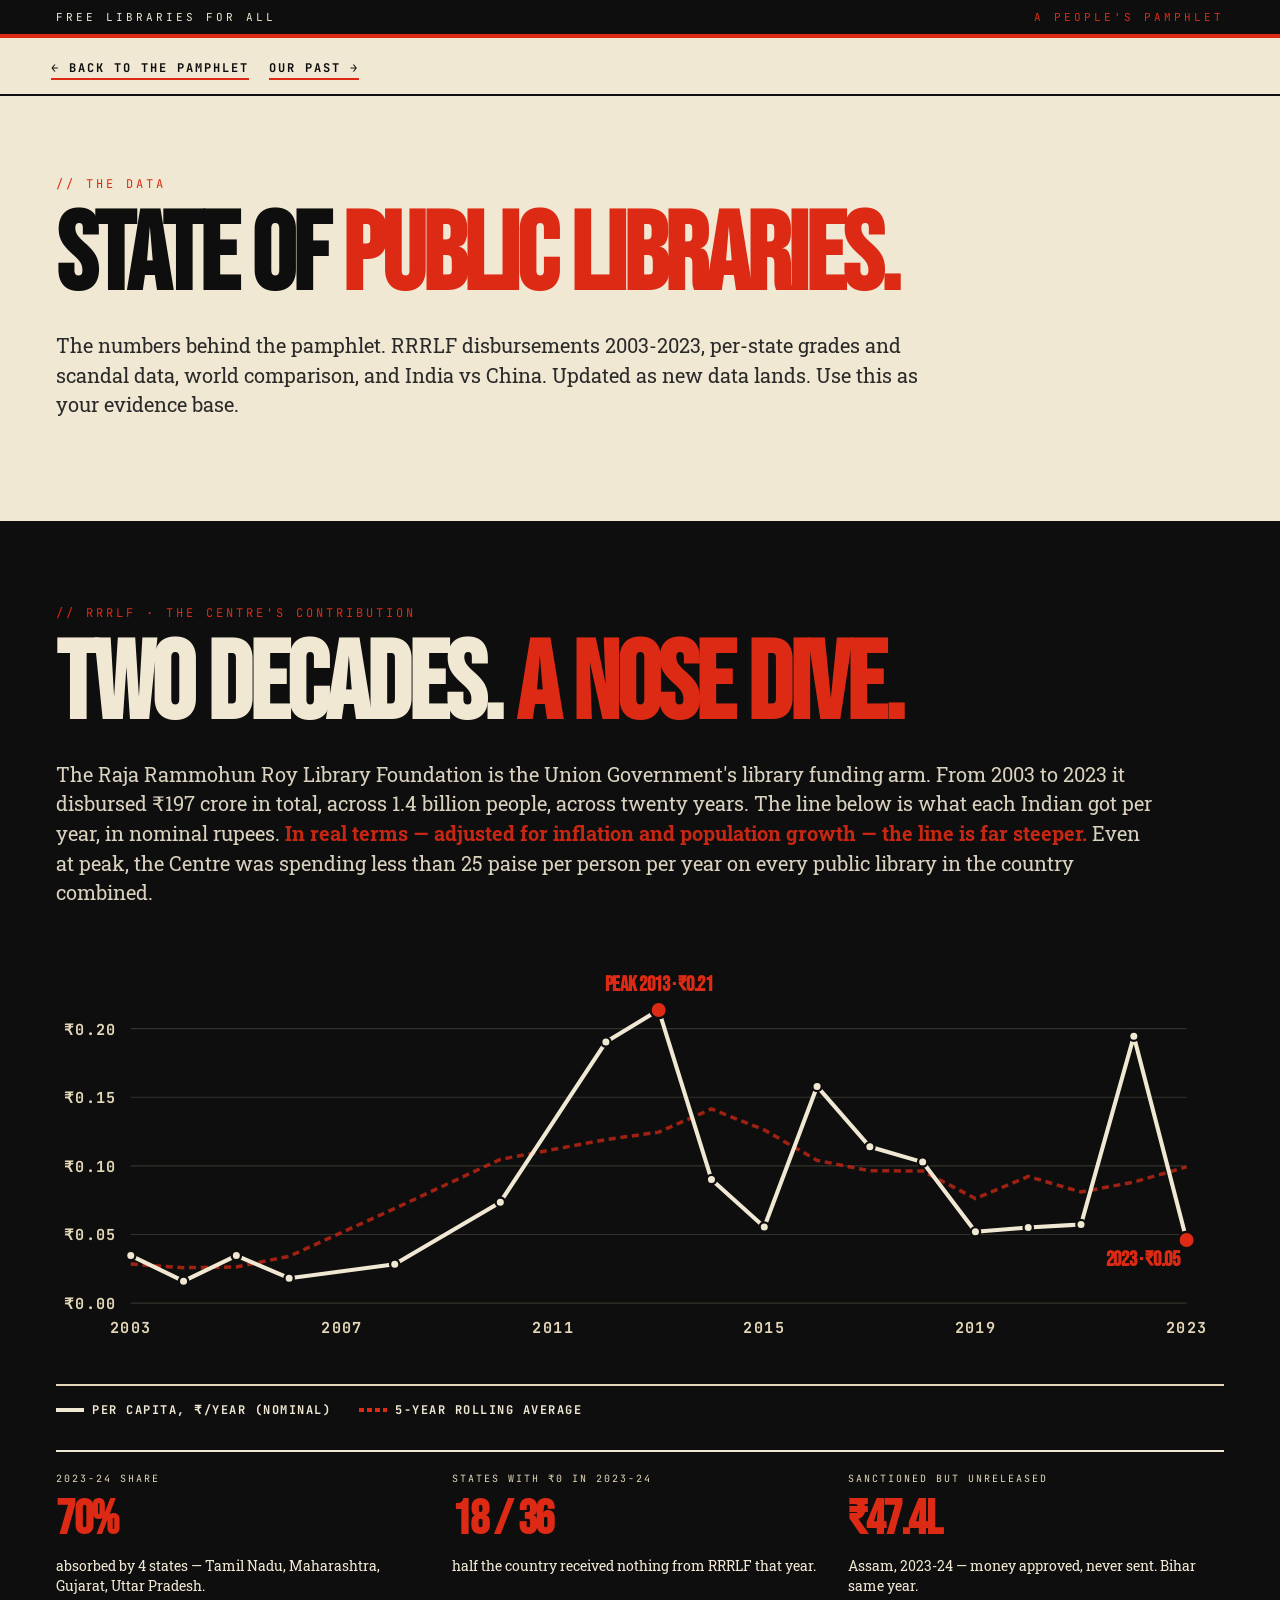
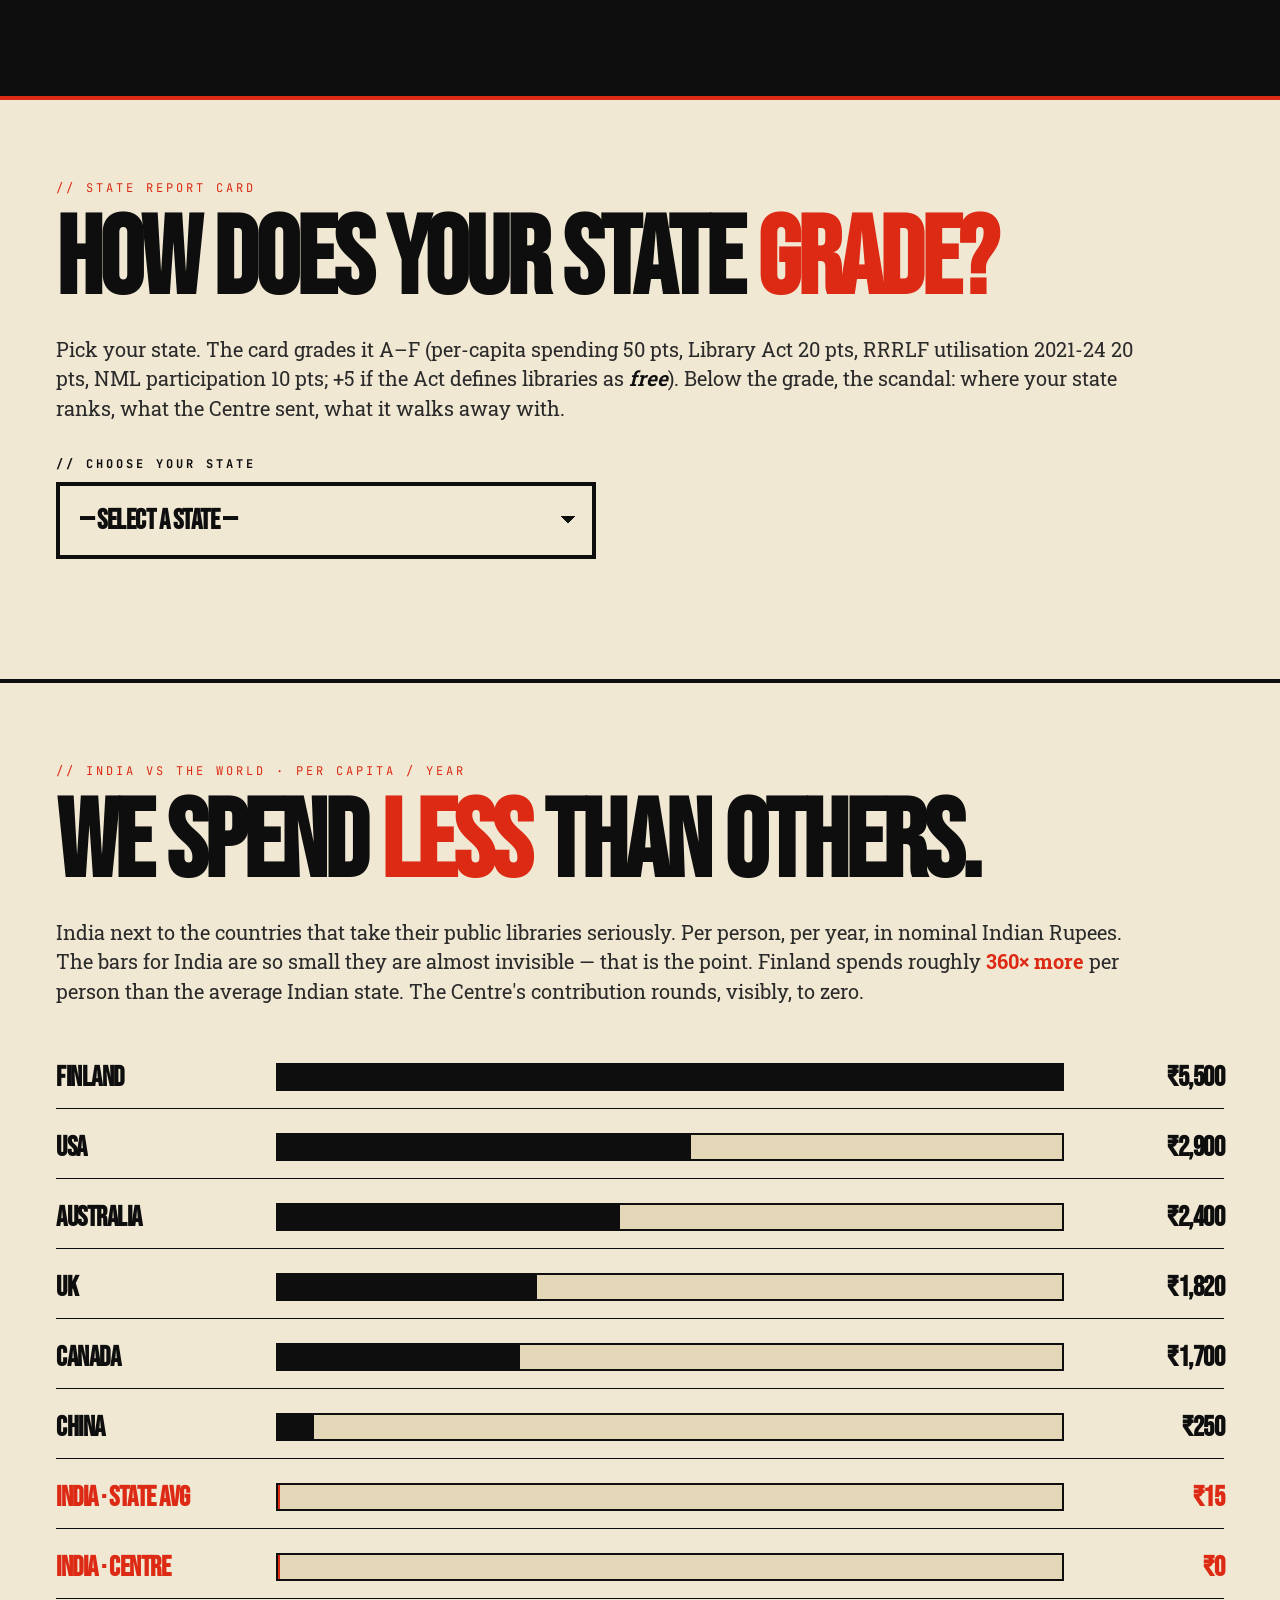
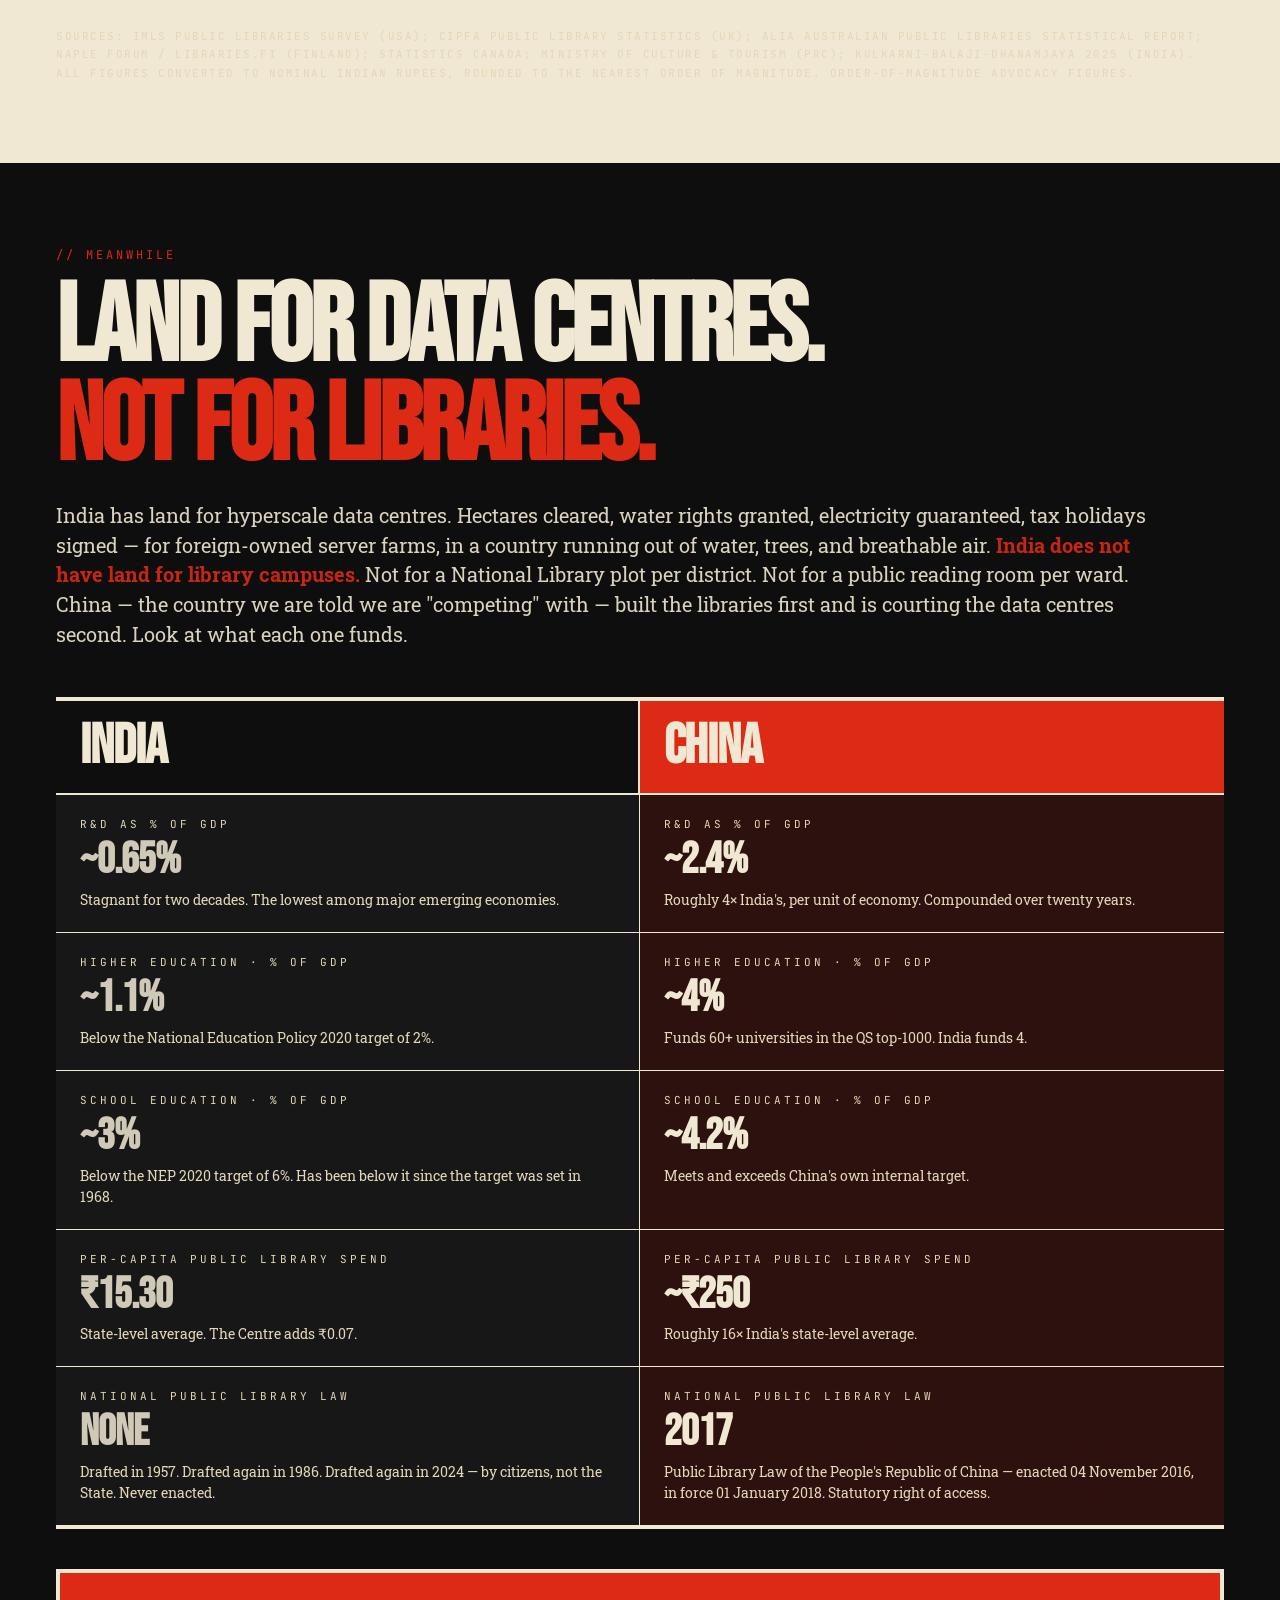
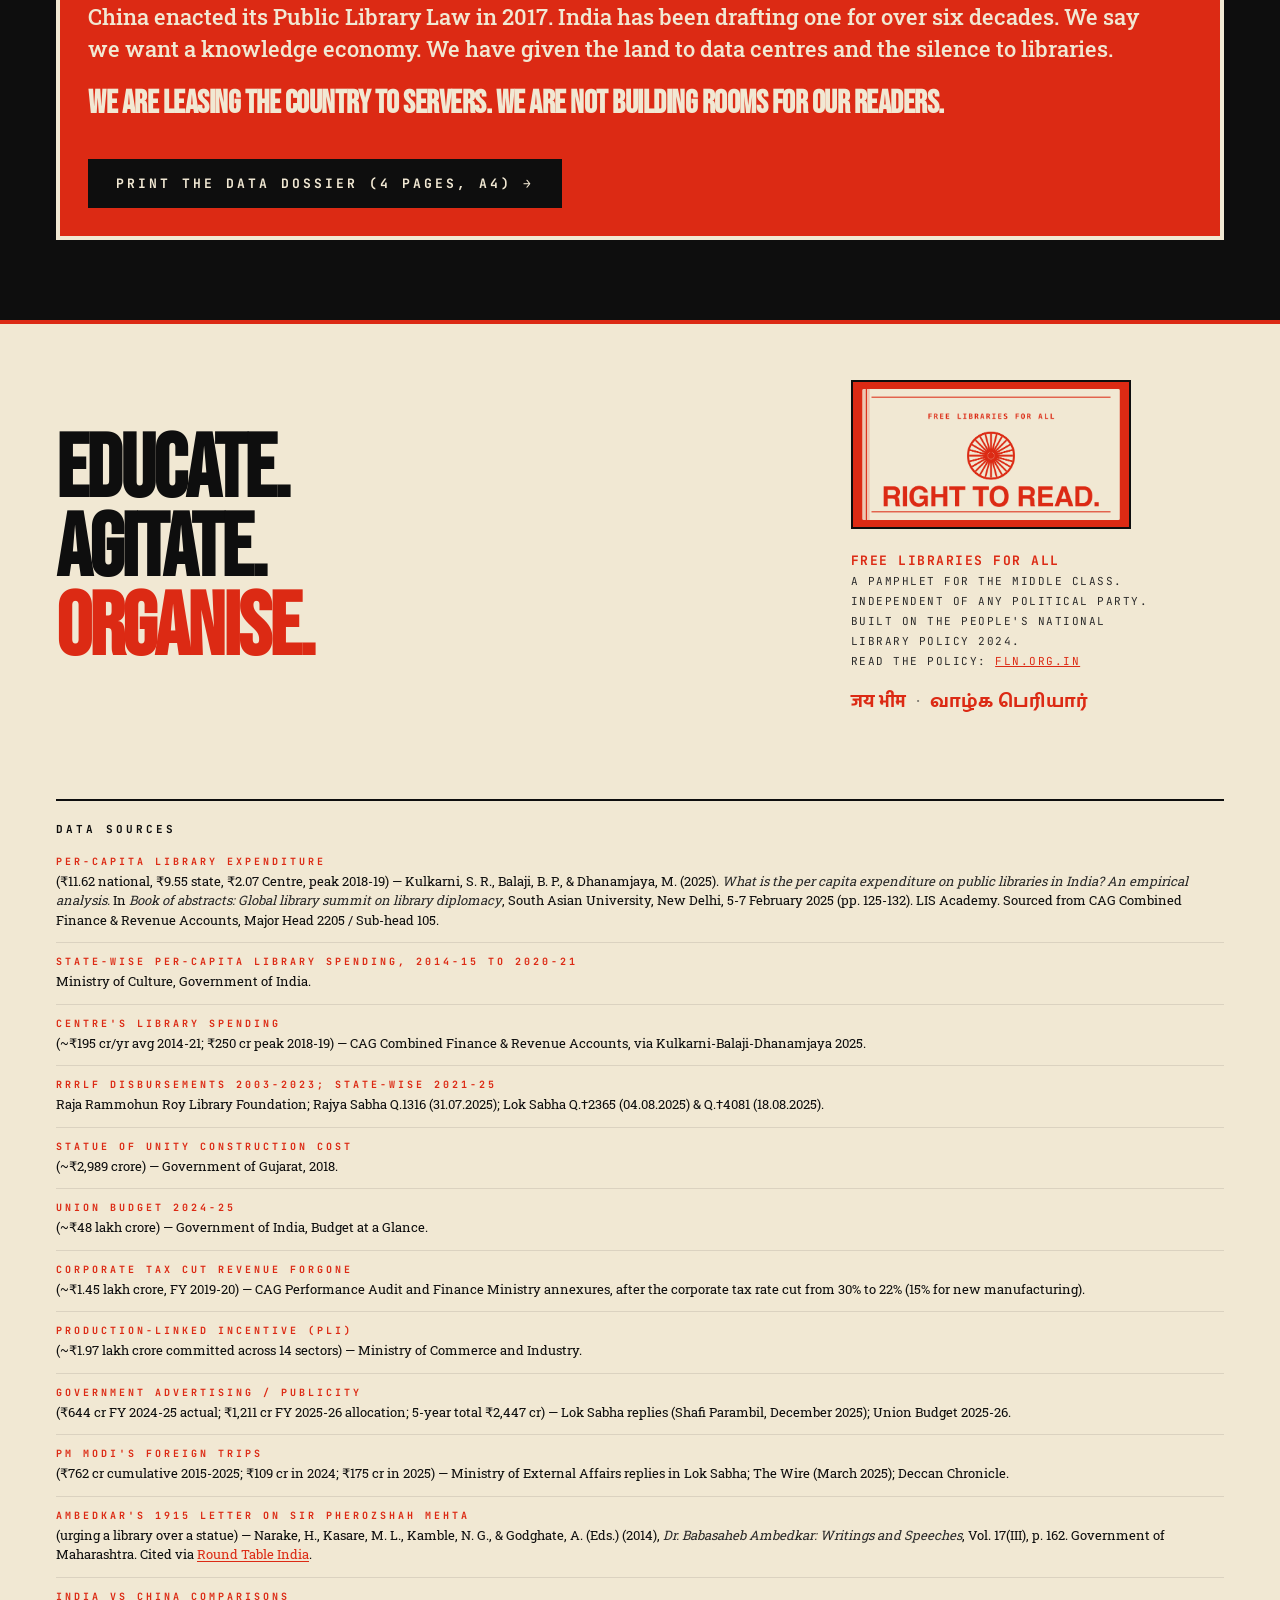
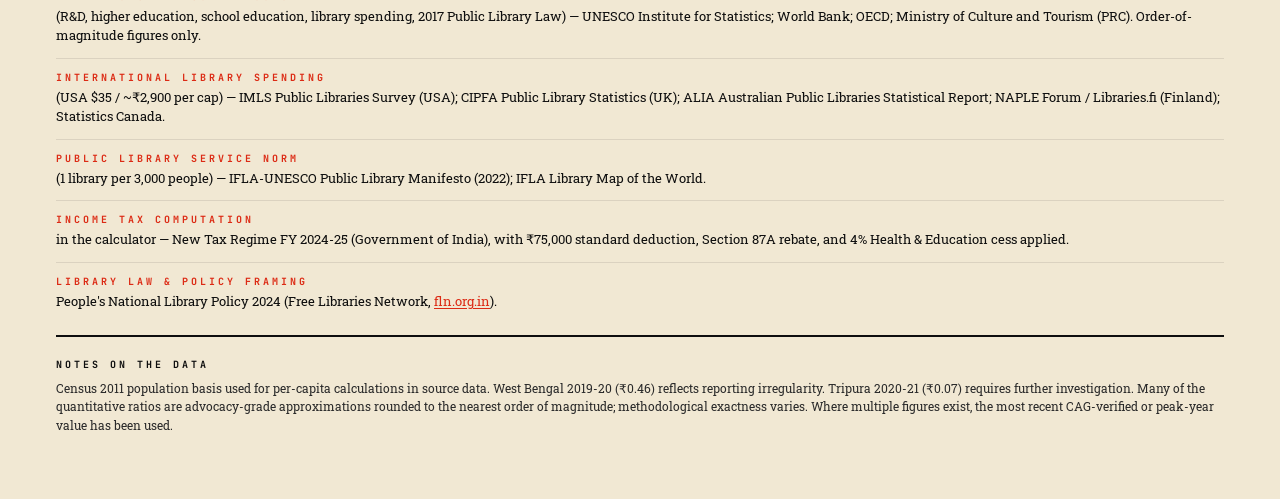
==== data/index.html @ 54232d51 "History timeline: 833-year arc from Nalanda to PNLP24 Expanded /inequality/ HISTORY const from 2 eve" ====
<!DOCTYPE html>
<html lang="en">
<head>
<meta charset="UTF-8" />
<meta name="viewport" content="width=device-width, initial-scale=1.0" />
<title>Data — Right to Read</title>
<meta name="description" content="Underlying data for the Right to Read pamphlet: RRRLF disbursements 2003–2023, state report card on public library performance, and Parliament Q&A from the 2025 budget session." />

<!-- Favicon — Savitribai-evoking silhouette, cream on vermilion (pamphlet palette) -->
<link rel="icon" type="image/svg+xml" href="../assets/favicon.svg">
<link rel="icon" type="image/png" sizes="32x32" href="../assets/favicon-32.png">
<link rel="icon" type="image/png" sizes="16x16" href="../assets/favicon-16.png">
<link rel="shortcut icon" href="../assets/favicon.ico">
<link rel="apple-touch-icon" sizes="180x180" href="../assets/apple-touch-icon.png">
<meta name="theme-color" content="#dc2a14">

<!-- Canonical + Open Graph + Twitter card for link unfurls -->
<link rel="canonical" href="https://theright2read.org/data/" />
<meta property="og:type" content="website" />
<meta property="og:site_name" content="Right to Read — Free Libraries for All" />
<meta property="og:url" content="https://theright2read.org/data/" />
<meta property="og:title" content="Data — Right to Read" />
<meta property="og:description" content="Underlying data for the pamphlet: RRRLF disbursements 2003–2023, state report card, and Parliament Q&A from the 2025 budget session." />
<meta property="og:locale" content="en_IN" />
<meta name="twitter:card" content="summary_large_image" />
<meta name="twitter:title" content="Data — Right to Read" />
<meta name="twitter:description" content="RRRLF disbursements, state report card, and Parliament 2025 Q&A — the data behind the Right to Read pamphlet." />
<meta property="og:image" content="https://theright2read.org/assets/og-image.png?v=2" />
<meta property="og:image:secure_url" content="https://theright2read.org/assets/og-image.png?v=2" />
<meta property="og:image:type" content="image/png" />
<meta property="og:image:width" content="1600" />
<meta property="og:image:height" content="838" />
<meta property="og:image:alt" content="Right to Read — Free Libraries for All. One statue = two years of India's entire library budget." />
<meta name="twitter:image" content="https://theright2read.org/assets/og-image.png?v=2" />
<meta name="twitter:image:alt" content="Right to Read — Free Libraries for All. One statue = two years of India's entire library budget." />


<link rel="preconnect" href="https://fonts.googleapis.com" />
<link rel="preconnect" href="https://fonts.gstatic.com" crossorigin />
<link href="https://fonts.googleapis.com/css2?family=Bebas+Neue&family=Oswald:wght@600;700;900&family=Roboto+Slab:wght@400;500;700;900&family=Inter+Tight:wght@400;500;600;700&family=JetBrains+Mono:wght@400;500;700&family=Hind:wght@400;500;600;700&family=Hind+Madurai:wght@400;500;600;700&family=Hind+Siliguri:wght@400;500;600;700&family=Tiro+Devanagari+Hindi:ital@0;1&family=Noto+Serif+Tamil:wght@400;600;700&family=Noto+Serif+Bengali:wght@400;600;700&display=swap" rel="stylesheet" />

<link rel="stylesheet" href="../assets/styles.css?v=25">
</head>
<body>

<a class="skip-link" href="#main-content">Skip to content</a>

<main class="pamphlet" id="main-content">

  <!-- STRIP -->
  <div class="strip">
    <span lang="en">Free Libraries For All</span>
    <span class="accent">A People's Pamphlet</span>
  </div>

  <!-- STICKY CALL-TO-ACTION — links back to the pamphlet's write section -->
  <div class="actbar">
    <a href="/#write"><span class="bang">ACT!</span>Write to your CM and the PM <span style="opacity:0.85">— now.</span><span class="arrow">→</span></a>
  </div>

  <!-- BACK LINKS — to pamphlet + sister page -->
  <div class="data-backbar">
    <a href="/" class="data-back-link">← Back to the pamphlet</a>
    <a href="/inequality/" class="data-back-link" style="margin-left: 16px;">Our past →</a>
  </div>

  <!-- DATA PAGE OPENER -->
  <section class="section cream" id="data-hero">
    <div class="def-stack">
      <div class="eyebrow">The data</div>
      <h2>STATE OF <span class="red">PUBLIC LIBRARIES.</span></h2>
      <p class="lede">The numbers behind the pamphlet. RRRLF disbursements 2003-2023, per-state grades and scandal data, world comparison, and India vs China. Updated as new data lands. Use this as your evidence base.</p>
    </div>
  </section>

  <!-- 1 · RRRLF -->
  <section class="section ink" id="rrrlf">
    <div class="grain soft"></div>
    <div class="stack">
      <div class="eyebrow">RRRLF · the Centre's contribution</div>
      <h2>TWO DECADES. <span class="red">A NOSE DIVE.</span></h2>
      <p class="lede">The Raja Rammohun Roy Library Foundation is the Union Government's library funding arm. From 2003 to 2023 it disbursed ₹197 crore in total, across 1.4 billion people, across twenty years. The line below is what each Indian got per year, in nominal rupees. <strong class="t-red">In real terms — adjusted for inflation and population growth — the line is far steeper.</strong> Even at peak, the Centre was spending less than 25 paise per person per year on every public library in the country combined.</p>
      <div class="rrrlf-chart" id="rrrlf-chart"></div>
      <div class="stat-grid">
        <div>
          <div class="stat-tag">2023-24 share</div>
          <div class="stat-num">70%</div>
          <div class="stat-text">absorbed by 4 states — Tamil Nadu, Maharashtra, Gujarat, Uttar Pradesh.</div>
        </div>
        <div>
          <div class="stat-tag">States with ₹0 in 2023-24</div>
          <div class="stat-num">18 / 36</div>
          <div class="stat-text">half the country received nothing from RRRLF that year.</div>
        </div>
        <div>
          <div class="stat-tag">Sanctioned but unreleased</div>
          <div class="stat-num">₹47.4L</div>
          <div class="stat-text">Assam, 2023-24 — money approved, never sent. Bihar same year.</div>
        </div>
      </div>
    </div>
  </section>

  <!-- 2 · STATE REPORT CARD + SCANDAL DETAILS (one picker, two stacked panels) -->
  <section class="section cream" id="report-card">
    <div class="eyebrow">State Report Card</div>
    <h2>HOW DOES YOUR STATE <span class="red">GRADE?</span></h2>
    <p class="lede">Pick your state. The card grades it A–F (per-capita spending 50 pts, Library Act 20 pts, RRRLF utilisation 2021-24 20 pts, NML participation 10 pts; +5 if the Act defines libraries as <em>free</em>). Below the grade, the scandal: where your state ranks, what the Centre sent, what it walks away with.</p>

    <div class="picker-wrap">
      <label class="picker-label" for="state-picker">Choose your state</label>
      <select id="state-picker" class="picker-select" aria-label="Choose your state">
        <option value="">— Select a state —</option>
      </select>
    </div>

    <div id="report-result" class="report-result" aria-live="polite" hidden>
      <div class="result-head">
        <div>
          <div class="result-eyebrow">Your state</div>
          <div class="result-state" id="result-state"></div>
        </div>
        <div class="result-grade-block">
          <div class="result-eyebrow" style="text-align:right;">Grade</div>
          <div class="result-grade" id="result-grade"></div>
        </div>
      </div>
      <div class="result-rows" id="result-rows"></div>
      <div class="result-total" id="result-total"></div>
      <div class="result-meaning" id="result-meaning"></div>
    </div>

    <div id="scandal-result" class="scandal-result" aria-live="polite" hidden>
      <div class="scandal-head">
        <div>
          <div class="scandal-eyebrow">The scandal</div>
          <div class="scandal-state" id="scandal-state"></div>
        </div>
        <div class="scandal-stat-block">
          <div class="scandal-eyebrow" style="text-align:right;">Per capita · per year</div>
          <div class="scandal-stat" id="scandal-stat"></div>
        </div>
      </div>
      <div class="scandal-rows" id="scandal-rows"></div>
      <div class="scandal-punchline" id="scandal-punchline"></div>
    </div>
  </section>

  <!-- Library game and diversion game both moved to homepage. -->


  <!-- PARKED: Parliament 2025 section. Un-comment to restore. PARLIAMENT const + render
       guard remain in data.js / main.js, so this can come back without code changes.
  <section class="section ink" id="parliament">
    <div class="grain soft"></div>
    <div class="stack">
      <div class="eyebrow">Parliament · July–August 2025</div>
      <h2>WHAT MPs ARE FINALLY <span class="red">ASKING.</span></h2>
      <p class="lede">For the first time in nearly a decade, MPs from MP, Bihar and Rajya Sabha probed the library question across one budget session. The numbers tabled in their replies, never before disclosed, are below.</p>
      <div class="parl-grid" id="parl-grid"></div>
      <div class="section-source-note">
        Sources: Lok Sabha Q.2365 (04.08.2025); Q.120 Starred (28.07.2025); Q.4081 (18.08.2025); Rajya Sabha Q.1316 (31.07.2025).<br>
        Tabled by: Bharadwaj, Sharma, Thakur (LS), Dr. V. Sivadasan (RS).
      </div>
    </div>
  </section>
  -->


  <!-- 3.5 · WORLD COMPARISON — India next to the rich-world peers -->
  <section class="section cream" id="world">
    <div class="eyebrow">India vs the World · per capita / year</div>
    <h2>WE SPEND <span class="red">LESS</span> THAN OTHERS.</h2>
    <p class="lede">India next to the countries that take their public libraries seriously. Per person, per year, in nominal Indian Rupees. The bars for India are so small they are almost invisible — that is the point. Finland spends roughly <strong>360× more</strong> per person than the average Indian state. The Centre's contribution rounds, visibly, to zero.</p>
    <div class="world-rows" id="world-rows"></div>
    <div class="section-source-note" style="margin-top: 28px;">
      Sources: IMLS Public Libraries Survey (USA); CIPFA Public Library Statistics (UK); ALIA Australian Public Libraries Statistical Report; NAPLE Forum / Libraries.fi (Finland); Statistics Canada; Ministry of Culture &amp; Tourism (PRC); Kulkarni-Balaji-Dhanamjaya 2025 (India). All figures converted to nominal Indian Rupees, rounded to the nearest order of magnitude. Order-of-magnitude advocacy figures.
    </div>
  </section>

  <!-- 4 · MEANWHILE — India vs China (static comparison table) -->
  <section class="section ink fit-headline" id="china" style="--cqi-h2: 6;">
    <div class="grain soft"></div>
    <div class="stack">
      <div class="eyebrow">Meanwhile</div>
      <h2>LAND FOR DATA CENTRES. <span class="red">NOT FOR LIBRARIES.</span></h2>
      <p class="lede">India has land for hyperscale data centres. Hectares cleared, water rights granted, electricity guaranteed, tax holidays signed — for foreign-owned server farms, in a country running out of water, trees, and breathable air. <strong>India does not have land for library campuses.</strong> Not for a National Library plot per district. Not for a public reading room per ward. China — the country we are told we are "competing" with — built the libraries first and is courting the data centres second. Look at what each one funds.</p>

      <div class="vs-grid" role="table" aria-label="India versus China — knowledge investment comparison">
        <div class="vs-head" role="row">
          <div class="india" role="columnheader">INDIA</div>
          <div class="china" role="columnheader">CHINA</div>
        </div>

        <div class="vs-row" role="row">
          <div class="india" role="cell">
            <div class="vs-label">R&amp;D as % of GDP</div>
            <div class="vs-value weak">~0.65%</div>
            <div class="vs-note">Stagnant for two decades. The lowest among major emerging economies.</div>
          </div>
          <div class="china" role="cell">
            <div class="vs-label">R&amp;D as % of GDP</div>
            <div class="vs-value strong">~2.4%</div>
            <div class="vs-note">Roughly 4× India's, per unit of economy. Compounded over twenty years.</div>
          </div>
        </div>

        <div class="vs-row" role="row">
          <div class="india" role="cell">
            <div class="vs-label">Higher education · % of GDP</div>
            <div class="vs-value weak">~1.1%</div>
            <div class="vs-note">Below the National Education Policy 2020 target of 2%.</div>
          </div>
          <div class="china" role="cell">
            <div class="vs-label">Higher education · % of GDP</div>
            <div class="vs-value strong">~4%</div>
            <div class="vs-note">Funds 60+ universities in the QS top-1000. India funds 4.</div>
          </div>
        </div>

        <div class="vs-row" role="row">
          <div class="india" role="cell">
            <div class="vs-label">School education · % of GDP</div>
            <div class="vs-value weak">~3%</div>
            <div class="vs-note">Below the NEP 2020 target of 6%. Has been below it since the target was set in 1968.</div>
          </div>
          <div class="china" role="cell">
            <div class="vs-label">School education · % of GDP</div>
            <div class="vs-value strong">~4.2%</div>
            <div class="vs-note">Meets and exceeds China's own internal target.</div>
          </div>
        </div>

        <div class="vs-row" role="row">
          <div class="india" role="cell">
            <div class="vs-label">Per-capita public library spend</div>
            <div class="vs-value weak">₹15.30</div>
            <div class="vs-note">State-level average. The Centre adds ₹0.07.</div>
          </div>
          <div class="china" role="cell">
            <div class="vs-label">Per-capita public library spend</div>
            <div class="vs-value strong">~₹250</div>
            <div class="vs-note">Roughly 16× India's state-level average.</div>
          </div>
        </div>

        <div class="vs-row" role="row">
          <div class="india" role="cell">
            <div class="vs-label">National Public Library Law</div>
            <div class="vs-value weak">NONE</div>
            <div class="vs-note">Drafted in 1957. Drafted again in 1986. Drafted again in 2024 — by citizens, not the State. Never enacted.</div>
          </div>
          <div class="china" role="cell">
            <div class="vs-label">National Public Library Law</div>
            <div class="vs-value strong">2017</div>
            <div class="vs-note">Public Library Law of the People's Republic of China — enacted 04 November 2016, in force 01 January 2018. Statutory right of access.</div>
          </div>
        </div>
      </div>

      <div class="meanwhile-closer">
        <p>
          China enacted its Public Library Law in 2017. India has been drafting one for over six decades. We say we want a knowledge economy. We have given the land to data centres and the silence to libraries.
          <strong>We are leasing the country to servers. We are not building rooms for our readers.</strong>
        </p>
        <button type="button" class="print-btn" onclick="window.print()" aria-label="Print the data dossier as a 4-page A4 PDF" style="margin-top: 32px;">
          Print the data dossier (4 pages, A4) →
        </button>
      </div>
    </div>
  </section>

  <!-- FOOTER -->
  <footer class="footer">
    <div class="footer-grid">
      <div>
        <h3>EDUCATE.<br>AGITATE.<br><span class="red">ORGANISE.</span></h3>
      </div>
      <div class="footer-meta">
        <a href="/" class="footer-og-link" aria-label="Right to Read — back to pamphlet">
          <img class="footer-og-card" src="../assets/og-image.png?v=2" alt="Right to Read — Free Libraries for All." />
        </a>
        <div class="head">Free Libraries For All</div>
        A pamphlet for the middle class.<br>
        Independent of any political party.<br>
        Built on the People's National<br>Library Policy 2024.<br>
        Read the policy: <a href="https://www.fln.org.in" target="_blank" rel="noopener">fln.org.in</a>
        <div class="salute">
          <span lang="hi">जय भीम</span>
          <span class="salute-sep" aria-hidden="true">·</span>
          <span class="ta" lang="ta">வாழ்க பெரியார்</span>
        </div>
      </div>
      <div class="footer-sources">
        <h3 class="bib-head">Data Sources</h3>
        <ul class="bib-list">
          <li>
            <span class="bib-label">Per-capita library expenditure</span>
            <span class="bib-cite">(₹11.62 national, ₹9.55 state, ₹2.07 Centre, peak 2018-19) — Kulkarni, S. R., Balaji, B. P., &amp; Dhanamjaya, M. (2025). <em>What is the per capita expenditure on public libraries in India? An empirical analysis.</em> In <em>Book of abstracts: Global library summit on library diplomacy</em>, South Asian University, New Delhi, 5-7 February 2025 (pp. 125-132). LIS Academy. Sourced from CAG Combined Finance &amp; Revenue Accounts, Major Head 2205 / Sub-head 105.</span>
          </li>
          <li>
            <span class="bib-label">State-wise per-capita library spending, 2014-15 to 2020-21</span>
            <span class="bib-cite">Ministry of Culture, Government of India.</span>
          </li>
          <li>
            <span class="bib-label">Centre's library spending</span>
            <span class="bib-cite">(~₹195 cr/yr avg 2014-21; ₹250 cr peak 2018-19) — CAG Combined Finance &amp; Revenue Accounts, via Kulkarni-Balaji-Dhanamjaya 2025.</span>
          </li>
          <li>
            <span class="bib-label">RRRLF disbursements 2003-2023; state-wise 2021-25</span>
            <span class="bib-cite">Raja Rammohun Roy Library Foundation; Rajya Sabha Q.1316 (31.07.2025); Lok Sabha Q.†2365 (04.08.2025) &amp; Q.†4081 (18.08.2025).</span>
          </li>
          <li>
            <span class="bib-label">Statue of Unity construction cost</span>
            <span class="bib-cite">(~₹2,989 crore) — Government of Gujarat, 2018.</span>
          </li>
          <li>
            <span class="bib-label">Union Budget 2024-25</span>
            <span class="bib-cite">(~₹48 lakh crore) — Government of India, Budget at a Glance.</span>
          </li>
          <li>
            <span class="bib-label">Corporate tax cut revenue forgone</span>
            <span class="bib-cite">(~₹1.45 lakh crore, FY 2019-20) — CAG Performance Audit and Finance Ministry annexures, after the corporate tax rate cut from 30% to 22% (15% for new manufacturing).</span>
          </li>
          <li>
            <span class="bib-label">Production-Linked Incentive (PLI)</span>
            <span class="bib-cite">(~₹1.97 lakh crore committed across 14 sectors) — Ministry of Commerce and Industry.</span>
          </li>
          <li>
            <span class="bib-label">Government advertising / publicity</span>
            <span class="bib-cite">(₹644 cr FY 2024-25 actual; ₹1,211 cr FY 2025-26 allocation; 5-year total ₹2,447 cr) — Lok Sabha replies (Shafi Parambil, December 2025); Union Budget 2025-26.</span>
          </li>
          <li>
            <span class="bib-label">PM Modi's foreign trips</span>
            <span class="bib-cite">(₹762 cr cumulative 2015-2025; ₹109 cr in 2024; ₹175 cr in 2025) — Ministry of External Affairs replies in Lok Sabha; The Wire (March 2025); Deccan Chronicle.</span>
          </li>
          <li>
            <span class="bib-label">Ambedkar's 1915 letter on Sir Pherozshah Mehta</span>
            <span class="bib-cite">(urging a library over a statue) — Narake, H., Kasare, M. L., Kamble, N. G., &amp; Godghate, A. (Eds.) (2014), <em>Dr. Babasaheb Ambedkar: Writings and Speeches</em>, Vol. 17(III), p. 162. Government of Maharashtra. Cited via <a href="https://www.roundtableindia.co.in/a-library-in-a-controversy-dr-b-r-ambedkar-and-jawaharlal-nehru-university/" target="_blank" rel="noopener">Round Table India</a>.</span>
          </li>
          <li>
            <span class="bib-label">India vs China comparisons</span>
            <span class="bib-cite">(R&amp;D, higher education, school education, library spending, 2017 Public Library Law) — UNESCO Institute for Statistics; World Bank; OECD; Ministry of Culture and Tourism (PRC). Order-of-magnitude figures only.</span>
          </li>
          <li>
            <span class="bib-label">International library spending</span>
            <span class="bib-cite">(USA $35 / ~₹2,900 per cap) — IMLS Public Libraries Survey (USA); CIPFA Public Library Statistics (UK); ALIA Australian Public Libraries Statistical Report; NAPLE Forum / Libraries.fi (Finland); Statistics Canada.</span>
          </li>
          <li>
            <span class="bib-label">Public Library Service norm</span>
            <span class="bib-cite">(1 library per 3,000 people) — IFLA-UNESCO Public Library Manifesto (2022); IFLA Library Map of the World.</span>
          </li>
          <li>
            <span class="bib-label">Income tax computation</span>
            <span class="bib-cite">in the calculator — New Tax Regime FY 2024-25 (Government of India), with ₹75,000 standard deduction, Section 87A rebate, and 4% Health &amp; Education cess applied.</span>
          </li>
          <li>
            <span class="bib-label">Library law &amp; policy framing</span>
            <span class="bib-cite">People's National Library Policy 2024 (Free Libraries Network, <a href="https://www.fln.org.in" target="_blank" rel="noopener">fln.org.in</a>).</span>
          </li>
        </ul>
        <div class="bib-notes">
          <span class="bib-label">Notes on the data</span>
          Census 2011 population basis used for per-capita calculations in source data. West Bengal 2019-20 (₹0.46) reflects reporting irregularity. Tripura 2020-21 (₹0.07) requires further investigation. Many of the quantitative ratios are advocacy-grade approximations rounded to the nearest order of magnitude; methodological exactness varies. Where multiple figures exist, the most recent CAG-verified or peak-year value has been used.
        </div>
      </div>
    </div>
  </footer>

</main>

<script src="../assets/data.js?v=25"></script>
<script src="../assets/helpers.js?v=25"></script>
<script src="../assets/games.js?v=25"></script>
<script src="../assets/main.js?v=25"></script>
</body>
</html>
---- assets/styles.css ----
/* Honour user's OS-level reduced-motion preference: kills the
     fadeIn keyframes and the translate transforms on hover/focus. */
  @media (prefers-reduced-motion: reduce) {
    *, *::before, *::after {
      animation-duration: 0.01ms !important;
      animation-iteration-count: 1 !important;
      transition-duration: 0.01ms !important;
      transform: none !important;
      scroll-behavior: auto !important;
    }
  }

  :root {
    --cream: #f1e8d3;
    --cream-deep: #e3d7b8;
    --ink: #0e0e0e;
    --ink-soft: #2a2a2a;
    --red: #dc2a14;
    --red-deep: #a31e0e;
    --blue: #1936a8;

    --f-display: 'Bebas Neue', 'Oswald', 'Anton', Impact, sans-serif;
    --f-slab: 'Roboto Slab', 'Bree Serif', 'Rockwell', serif;
    --f-body: 'Inter Tight', 'Work Sans', 'Helvetica Neue', sans-serif;
    --f-mono: 'JetBrains Mono', 'IBM Plex Mono', monospace;
    --f-deva: 'Hind', 'Tiro Devanagari Hindi', 'Noto Sans Devanagari', sans-serif;
    --f-tamil: 'Hind Madurai', 'Noto Sans Tamil', sans-serif;
    --f-bangla: 'Hind Siliguri', 'Noto Sans Bengali', sans-serif;

    /* Single eyebrow letter-spacing — agitprop register, enforced everywhere
       a mono uppercase label appears (eyebrows, tags, stat labels). Numeric
       scale ticks (.calc-marks) and footnotes use looser spacing on purpose. */
    --ls-eyebrow: 3px;
  }
  *, *::before, *::after { box-sizing: border-box; }
  html, body { margin: 0; padding: 0; }
  body {
    background: #0e0e0e;
    font-family: var(--f-body);
    color: var(--ink);
    -webkit-font-smoothing: antialiased;
    text-rendering: optimizeLegibility;
  }
  body::before {
    content: ""; position: fixed; inset: 0; z-index: -1;
    background:
      radial-gradient(ellipse at center top, rgba(220,42,20,0.06), transparent 60%),
      #0e0e0e;
  }
  input::placeholder, select::placeholder { color: rgba(0,0,0,0.25); }
  input[type=number]::-webkit-outer-spin-button, input[type=number]::-webkit-inner-spin-button { -webkit-appearance: none; margin: 0; }
  input[type=number] { -moz-appearance: textfield; }
  button { font-family: inherit; }
  a { color: inherit; }

  .pamphlet { width: 100%; max-width: 1280px; margin: 0 auto; background: var(--cream); color: var(--ink); }


  /* Skip link — visible only on focus, top-left */
  .skip-link {
    position: absolute; top: -100px; left: 8px; z-index: 1000;
    background: var(--ink); color: var(--cream);
    padding: 12px 18px; font-family: var(--f-mono); font-size: 12px;
    letter-spacing: 2px; text-transform: uppercase; text-decoration: none;
    border: 2px solid var(--red);
  }
  .skip-link:focus { top: 8px; outline: 2px solid var(--red); outline-offset: 2px; }

  .grain {
    position: absolute; inset: 0; pointer-events: none;
    mix-blend-mode: multiply; opacity: 0.55;
    background-image: url("data:image/svg+xml;utf8,<svg xmlns='http://www.w3.org/2000/svg' width='200' height='200'><filter id='n'><feTurbulence type='fractalNoise' baseFrequency='0.9' numOctaves='2' stitchTiles='stitch'/><feColorMatrix values='0 0 0 0 0  0 0 0 0 0  0 0 0 0 0  0 0 0 0.18 0'/></filter><rect width='100%' height='100%' filter='url(#n)'/></svg>");
    background-size: 200px 200px;
  }
  .grain.soft  { opacity: 0.4; }
  .grain.light { opacity: 0.3; }

  /* STRIP */
  .strip {
    background: var(--ink); color: var(--cream); padding: 10px 56px;
    display: flex; justify-content: space-between; gap: 16px;
    font-family: var(--f-mono); font-size: 11px; letter-spacing: var(--ls-eyebrow);
    text-transform: uppercase; border-bottom: 4px solid var(--red);
    flex-wrap: wrap;
  }

  /* Sticky CTA bar — hidden until activation. The body gets the class
     `.actbar-armed` once the reader interacts with the tax calculator
     OR scrolls past it (whichever happens first). At that point the
     bar slides in red and loud. */
  .actbar {
    position: sticky; top: 0; z-index: 50;
    background: var(--red); color: var(--cream);
    border-bottom: 4px solid var(--ink);
    text-align: center;
    /* Hidden by default — collapsed height + invisible. */
    max-height: 0;
    overflow: hidden;
    opacity: 0;
    pointer-events: none;
    transition: max-height 0.4s ease-out, opacity 0.3s ease-out;
  }
  body.actbar-armed .actbar {
    max-height: 100px;
    opacity: 1;
    pointer-events: auto;
  }
  .actbar a {
    display: block; width: 100%;
    padding: 16px 24px; min-height: 56px;
    color: var(--cream); text-decoration: none;
    font-family: var(--f-display); font-size: 24px; font-weight: 900;
    letter-spacing: 0.5px; text-transform: uppercase;
    line-height: 1.15;
    transition: background 0.15s, color 0.15s;
  }
  .actbar a:hover, .actbar a:focus {
    background: var(--ink); color: var(--cream);
  }
  .actbar a:focus-visible {
    outline: 3px solid var(--cream); outline-offset: -6px;
  }
  .actbar .bang { color: var(--cream); margin-right: 6px; }
  .actbar .arrow { display: inline-block; margin-left: 8px; transition: transform 0.15s; }
  .actbar a:hover .arrow { transform: translateX(4px); }
  @media (prefers-reduced-motion: reduce) {
    .actbar { transition: none; }
  }
  @media (max-width: 700px) {
    .actbar a { font-size: 18px; padding: 14px 16px; }
  }
  /* Section dividers: 4px on most, 8px reserved for the closing red declaration */
  .strip .accent { color: var(--red); }

  /* /data/ subpage back-bar — slim cream strip with a single back link.
     Replaced the old oversized hero. */
  .data-backbar {
    background: var(--cream);
    border-bottom: 2px solid var(--ink);
    padding: 14px clamp(20px, 4vw, 56px);
  }
  .data-back-link {
    display: inline-block;
    font-family: var(--f-mono); font-size: 12px; letter-spacing: 2px;
    text-transform: uppercase; font-weight: 700;
    color: var(--ink); text-decoration: none;
    border-bottom: 2px solid var(--red);
    padding-bottom: 2px;
  }
  .data-back-link:hover, .data-back-link:focus { color: var(--red); }
  .data-back-link:focus-visible {
    outline: 3px solid var(--red); outline-offset: 3px;
  }

  /* HERO */
  .hero {
    position: relative;
    /* Fluid padding: scales smoothly with viewport instead of jumping
       at a media-query breakpoint. */
    padding: clamp(24px, 3vw, 40px) clamp(20px, 4vw, 56px) clamp(48px, 6vw, 80px);
    background: var(--cream);
    overflow: hidden;
    border-bottom: 4px solid var(--ink);
  }
  /* Pantheon line-art (after sadancanada.org, recoloured).
     Mobile-first default: stacks inline between hero-top and hero-lede,
     centred, scales smoothly with viewport (no hard ceiling).
     Desktop (≥1100px): grid item placed in row 1 / col 2 (right).
     Image source itself is responsive via srcset (600/900/1200 widths). */
  .hero-pantheon {
    pointer-events: none; user-select: none;
    opacity: 0.92;
    display: block;
    /* Fluid width — image always feels proportional to viewport.
       Below 600px: 92% of viewport. 600-1099px: scales 80vw up to 720px.
       At 1100px+ the desktop grid rule below takes over. */
    width: clamp(280px, 80vw, 720px);
    height: auto;
    margin: clamp(24px, 4vw, 40px) auto clamp(8px, 2vw, 24px);
  }
  .hero-inner {
    position: relative; z-index: 1;
    display: flex; flex-direction: column;
    /* Cap on very large monitors (24"+ at native res, 32"+ external)
       so line length stays readable. Section bg remains full-bleed. */
    max-width: 1600px; margin-left: auto; margin-right: auto;
  }
  /* Hero text always sits over the desktop pantheon (z-index 0). */
  .hero-inner > * { position: relative; z-index: 1; }

  /* Desktop (≥1100px): keep upper text (notice + H1 + sub) in the left
     column at ~48% width so it doesn't overlap the right-anchored
     pantheon. Lede paragraph pushes down to the bottom of a 720px-tall
     hero-inner — appears below the pantheon, full-width, justified.
     hero-sub gets an explicit cap so the red "none for our libraries"
     span never extends into the red pantheon area on the right. */
  @media (min-width: 1100px) {
    /* Desktop: CSS grid — row 1 holds upper text on the left and the
       pantheon on the right (row auto-sizes to whichever is taller);
       row 2 holds the lede full-width. Lede always starts strictly
       after row 1 — no overlap possible. */
    .hero-inner {
      display: grid;
      grid-template-columns: minmax(0, 1fr) clamp(560px, 62vw, 960px);
      grid-template-areas:
        "text  text"
        "lede  pantheon";
      column-gap: clamp(24px, 2.5vw, 48px);
      row-gap: clamp(24px, 3vw, 40px);
    }
    .hero-inner .hero-lede { align-self: end; }
    .hero-top      { grid-area: text; }
    .hero-pantheon {
      grid-area: pantheon;
      align-self: start;
      justify-self: end;
      margin: 0;
      width: 100%;
      max-width: 100%;
      height: auto;
    }
    .hero-lede     { grid-area: lede; margin-top: 0; }
  }
  /* Pre-headline fact block — the ₹11.62 number is the lead artefact.
     Three stacked lines: prefix (eyebrow-style) → giant red number →
     suffix (slab body). Sits above the H1 and earns its own visual
     weight. The H1 question that follows answers it. */
  .hero-fact {
    margin: 0 0 28px;
    padding: 0 0 0 20px;
    border-left: 4px solid var(--red);
    max-width: min(60ch, 100%);
  }
  .hero-fact-prefix {
    font-family: var(--f-mono);
    font-size: clamp(11px, 0.95vw, 14px);
    font-weight: 700;
    letter-spacing: var(--ls-eyebrow);
    text-transform: uppercase;
    color: var(--ink-soft);
    margin-bottom: 6px;
  }
  .hero-fact-num {
    font-family: var(--f-display);
    font-size: clamp(56px, 9vw, 110px);
    font-weight: 900;
    color: var(--red);
    line-height: 0.95;
    letter-spacing: -3px;
    font-variant-numeric: tabular-nums;
  }
  .hero-fact-suffix {
    margin-top: 8px;
    font-family: var(--f-slab);
    font-size: clamp(15px, 1.4vw, 22px);
    line-height: 1.35;
    color: var(--ink);
    font-weight: 500;
  }
  .hero h1 {
    font-family: var(--f-display); font-size: clamp(56px, 10vw, 160px); line-height: 0.88;
    font-weight: 900; letter-spacing: -3px; color: var(--ink); margin: 0;
    text-transform: uppercase; text-wrap: balance;
  }
  .red, h1 .red, h2 .red, h3 .red { color: var(--red); }
  .hero-deva {
    margin-top: 24px; font-family: var(--f-deva); font-size: 56px;
    font-weight: 700; color: var(--ink); line-height: 1; letter-spacing: -1px;
  }
  .hero-sub {
    margin-top: 28px;
    font-family: var(--f-slab); font-size: 38px; font-weight: 600;
    letter-spacing: -0.4px; line-height: 1.25; color: var(--ink);
    font-style: italic; text-wrap: balance;
  }
  .hero-sub .red { color: var(--red); font-style: italic; font-weight: 700; }

  /* Hero slab paragraph — wide but capped at ~80 chars on huge monitors
     so line length stays readable. Justified. */
  .hero-lede {
    font-family: var(--f-slab);
    font-size: clamp(18px, 2.2vw, 32px);
    line-height: 1.4;
    color: var(--ink);
    margin: 32px 0 0;
    font-weight: 500;
    max-width: min(80ch, 100%);
  }
  .hero-lede strong { color: var(--ink); font-weight: 700; }
  .hero-lede strong.red, .hero-lede .red { color: var(--red); font-weight: 700; }
  /* Opener — italic, same size as surrounding lede (no over-sizing —
     the italic + the punctuation already does the rhythmic work). */
  .hero-lede .lede-opener {
    display: inline; font-style: italic; font-weight: 600;
    color: var(--ink);
  }
  .hero-lede .lede-opener .red { color: var(--red); font-weight: 700; }
  @media (max-width: 700px) {
    .hero-lede { margin-top: 24px; }
  }

  /* em/strong styling inside .lede paragraphs (used by closing Ambedkar section) */
  .section .lede em { font-style: italic; font-weight: 600; color: var(--ink); }
  .section .lede strong { color: var(--red); font-weight: 700; }
  .section.ink .lede em { color: var(--cream); }
  .section.ink .lede strong { color: var(--red); }
  /* Red-background sections: strong/em can't be red (red on red disappears).
     Default to ink for high contrast; opt back to cream via .t-cream / .red→ink. */
  .section.red .lede em { color: var(--ink); font-style: italic; font-weight: 700; }
  .section.red .lede strong { color: var(--ink); font-weight: 800; }

  /* MANIFESTO STRIP */
  .manifesto {
    margin-top: 56px; display: flex;
    border-top: 4px solid var(--ink); border-bottom: 4px solid var(--ink);
  }
  .manifesto > div {
    flex: 1; padding: 20px 16px; color: var(--cream);
    font-family: var(--f-display); font-size: 56px; font-weight: 900;
    letter-spacing: -1px; text-align: center; border-right: 2px solid var(--cream);
  }
  .manifesto > div:last-child { border-right: none; }
  .manifesto > div:nth-child(odd) { background: var(--ink); }
  .manifesto > div:nth-child(even) { background: var(--red); }

  /* SECTION COMMONS */
  .eyebrow {
    font-family: var(--f-mono); font-size: 12px; letter-spacing: var(--ls-eyebrow);
    color: var(--red); text-transform: uppercase; margin-bottom: 16px;
  }
  /* Decorative `//` flourishes — visual cue, hidden from screen readers
     because CSS-generated content is not part of the accessibility tree
     in most assistive tech. */
  .eyebrow::before,
  .scandal-eyebrow::before,
  .result-eyebrow::before,
  .calc-tag::before,
  .game-tag::before,
  .cta-howto-tag::before {
    content: "// ";
  }
  .section { padding: 80px 56px; position: relative; }
  .section.cream { background: var(--cream); border-bottom: 4px solid var(--ink); }
  .section.ink   { background: var(--ink); color: var(--cream); border-bottom: 4px solid var(--red); }
  .section.red   { background: var(--red); color: var(--cream); border-bottom: 4px solid var(--ink); }
  .section h2 {
    font-family: var(--f-display); font-size: clamp(48px, 9vw, 110px); font-weight: 900;
    line-height: 0.9; letter-spacing: -3px; margin: 0;
    text-transform: uppercase; text-wrap: balance;
  }
  .section.cream h2 { color: var(--ink); }
  .section.ink h2, .section.red h2 { color: var(--cream); }
  .section .lede {
    font-family: var(--f-slab); font-size: clamp(17px, 1.6vw, 28px); line-height: 1.45;
    margin-top: 24px;
    /* Anti-wonky cap for huge monitors: never wider than ~80 chars
       per line. Sections still full-bleed bg, just text stays readable. */
    max-width: min(100ch, 100%);
  }
  .section.cream .lede { color: var(--ink-soft); }
  .section.ink .lede   { color: var(--cream); opacity: 0.9; }

  /* NUMBERS */
  .numbers { background: var(--cream); border-bottom: 4px solid var(--ink); }
  .numbers-head { padding: 56px 56px 24px; }
  .numbers-head h2 {
    font-family: var(--f-display); font-size: clamp(48px, 10vw, 120px); font-weight: 900;
    letter-spacing: -3px; line-height: 0.9; margin: 0; color: var(--ink);
    text-transform: uppercase;
  }
  .numbers-head .deva { font-family: var(--f-deva); font-size: 24px; color: var(--ink-soft); margin-top: 12px; font-weight: 600; }
  .stats { display: grid; grid-template-columns: 1fr 1fr 1fr; border-top: 4px solid var(--ink); border-bottom: 4px solid var(--ink); }
  .stat { padding: 36px; border-right: 4px solid var(--ink); position: relative; }
  .stat:last-child { border-right: none; }
  .stat .label { font-family: var(--f-mono); font-size: 11px; letter-spacing: var(--ls-eyebrow); color: var(--ink-soft); text-transform: uppercase; margin-bottom: 8px; }
  .stat .deva { font-family: var(--f-deva); font-size: 16px; color: var(--ink-soft); margin-bottom: 16px; }
  .stat .value { font-family: var(--f-display); font-weight: 900; font-size: 110px; line-height: 0.9; letter-spacing: -3px; font-variant-numeric: tabular-nums; }
  .stat .sub { margin-top: 16px; font-family: var(--f-slab); font-size: clamp(15px, 1.1vw, 20px); line-height: 1.4; color: var(--ink-soft); }
  .stat.deep { background: var(--cream-deep); }
  .stat.dark { background: var(--ink); color: var(--cream); }
  .stat.dark .label { color: var(--cream); }
  .stat.dark .value { color: var(--red); font-size: 100px; letter-spacing: -2px; }
  .stat.dark .value-sub { font-family: var(--f-slab); font-size: 15px; color: var(--cream); margin-top: 8px; opacity: 0.85; }
  .stat.dark .footnote { margin-top: 24px; font-family: var(--f-mono); font-size: 11px; letter-spacing: 1px; color: var(--cream-deep); text-transform: uppercase; }

  /* WORLD COMPARISON ROWS */
  .world-rows { margin-top: 40px; display: flex; flex-direction: column; gap: 8px; }
  .world-row {
    display: grid; grid-template-columns: 200px 1fr 140px;
    align-items: center; gap: 20px;
    padding: 14px 0; border-bottom: 1px solid var(--ink);
  }
  .world-name { font-family: var(--f-display); font-size: 28px; font-weight: 900; letter-spacing: -0.5px; text-transform: uppercase; color: var(--ink); }
  .world-row.india .world-name { color: var(--red); }
  .world-bar-wrap { height: 28px; background: var(--cream-deep); position: relative; border: 2px solid var(--ink); }
  .world-bar { height: 100%; background: var(--ink); }
  .world-row.india .world-bar { background: var(--red); }
  .world-amount { font-family: var(--f-display); font-size: 28px; font-weight: 900; letter-spacing: -0.5px; color: var(--ink); text-align: right; font-variant-numeric: tabular-nums; }
  .world-row.india .world-amount { color: var(--red); }

  /* STATE PICKER (interactive Report Card on /data/) */
  .picker-wrap { margin: 32px 0 40px; max-width: 540px; }
  .picker-label {
    display: block; font-family: var(--f-mono); font-size: 12px;
    letter-spacing: var(--ls-eyebrow); text-transform: uppercase; color: var(--ink);
    font-weight: 700; margin-bottom: 10px;
  }
  /* Decorative `//` flourish, hidden from screen readers. */
  .picker-label::before { content: "// "; }
  .picker-select {
    width: 100%; padding: 18px 20px; min-height: 56px;
    background: var(--cream); color: var(--ink);
    border: 4px solid var(--ink);
    font-family: var(--f-display); font-size: 28px; font-weight: 900;
    letter-spacing: -0.5px; text-transform: uppercase;
    cursor: pointer;
    appearance: none;
    background-image: linear-gradient(45deg, transparent 50%, var(--ink) 50%),
                      linear-gradient(135deg, var(--ink) 50%, transparent 50%);
    background-position: calc(100% - 24px) 50%, calc(100% - 16px) 50%;
    background-size: 8px 8px, 8px 8px;
    background-repeat: no-repeat;
  }
  .picker-select:focus { outline: 4px solid var(--red); outline-offset: -2px; }

  .report-result {
    margin-top: 16px; max-width: 880px;
    background: var(--cream); border: 4px solid var(--ink);
  }
  .report-result[hidden] { display: none; }
  .result-head {
    display: grid; grid-template-columns: 1fr auto;
    align-items: end; gap: 24px;
    padding: 28px 32px 24px;
    border-bottom: 2px solid var(--ink);
    background: var(--ink); color: var(--cream);
  }
  .result-eyebrow {
    font-family: var(--f-mono); font-size: 11px; letter-spacing: var(--ls-eyebrow);
    text-transform: uppercase; color: var(--cream-deep); font-weight: 700;
    margin-bottom: 8px;
  }
  .result-state {
    font-family: var(--f-display); font-size: 56px; font-weight: 900;
    letter-spacing: -1.5px; line-height: 0.95; text-transform: uppercase;
    color: var(--cream); text-wrap: balance;
  }
  .result-grade-block { text-align: right; }
  .result-grade {
    font-family: var(--f-display); font-size: 140px; font-weight: 900;
    letter-spacing: -6px; line-height: 0.85;
    color: var(--red); font-variant-numeric: tabular-nums;
  }
  .result-grade.fail { color: var(--red); }
  .result-rows { padding: 8px 32px; }
  .result-row {
    display: grid; grid-template-columns: 1fr auto auto;
    gap: 20px; align-items: baseline;
    padding: 18px 0; border-bottom: 2px solid var(--ink);
  }
  .result-row:last-child { border-bottom: none; }
  .result-dim {
    font-family: var(--f-display); font-weight: 900; font-size: 22px;
    letter-spacing: -0.4px; color: var(--ink); text-transform: uppercase;
  }
  .result-detail {
    font-family: var(--f-slab); font-size: 14px; color: var(--ink-soft);
    margin-top: 4px; line-height: 1.4; max-width: 480px;
  }
  .result-score {
    font-family: var(--f-display); font-weight: 900; font-size: 32px;
    color: var(--red); letter-spacing: -0.5px;
    font-variant-numeric: tabular-nums; white-space: nowrap;
  }
  .result-out-of {
    font-family: var(--f-mono); font-size: 13px; color: var(--ink-soft);
    letter-spacing: 1px; font-weight: 700;
  }
  .result-total {
    padding: 24px 32px; border-top: 4px solid var(--ink);
    background: var(--cream-deep);
    font-family: var(--f-display); font-size: 28px; font-weight: 900;
    color: var(--ink); letter-spacing: -0.5px; text-transform: uppercase;
    display: flex; justify-content: space-between; align-items: baseline; gap: 16px;
    flex-wrap: wrap;
  }
  .result-total .num { color: var(--red); font-size: 40px; }
  .result-meaning {
    padding: 20px 32px 28px;
    font-family: var(--f-slab); font-size: 16px; line-height: 1.5;
    color: var(--ink-soft);
    border-top: 2px solid var(--ink);
  }
  .result-meaning strong { color: var(--ink); font-weight: 700; }
  @media (max-width: 700px) {
    .picker-select { font-size: 22px; padding: 16px 18px; }
    .result-head { grid-template-columns: 1fr; padding: 20px; }
    .result-state { font-size: 36px; }
    .result-grade { font-size: 100px; letter-spacing: -4px; text-align: left; }
    .result-grade-block { text-align: left; }
    .result-rows { padding: 0 20px; }
    .result-row { grid-template-columns: 1fr auto; }
    .result-total { padding: 20px; font-size: 22px; }
    .result-total .num { font-size: 32px; }
    .result-meaning { padding: 16px 20px 24px; font-size: 14px; }
  }

  /* CALCULATOR */
  .calc { background: var(--red); color: var(--cream); padding: 80px 56px; position: relative; border-bottom: 4px solid var(--ink); }
  .calc-inner { position: relative; z-index: 1; }
  .calc-tagrow { display: flex; justify-content: space-between; align-items: baseline; margin-bottom: 20px; flex-wrap: wrap; gap: 8px; }
  .calc-tag { font-family: var(--f-mono); font-size: 18px; font-weight: 700; letter-spacing: 3px; text-transform: uppercase; color: var(--cream); }
  .calc h2 { font-family: var(--f-display); font-size: clamp(48px, 10vw, 130px); font-weight: 900; line-height: 0.9; letter-spacing: -3px; margin: 0; color: var(--cream); text-transform: uppercase; text-wrap: balance; }
  .calc-grid { margin-top: 56px; display: grid; grid-template-columns: 1fr 1fr; gap: 56px; align-items: start; }
  .calc-label { font-family: var(--f-mono); font-size: 18px; font-weight: 700; letter-spacing: var(--ls-eyebrow); color: var(--cream); text-transform: uppercase; }
  .calc-input-row { display: flex; align-items: baseline; gap: 12px; margin-top: 12px; border-bottom: 4px solid var(--cream); padding-bottom: 8px; }
  .calc-rupee { font-family: var(--f-display); font-size: 96px; font-weight: 900; color: var(--cream); }
  #income-input { flex: 1; min-width: 0; border: none; background: transparent; outline: none; font-family: var(--f-display); font-size: 96px; font-weight: 900; color: var(--cream); letter-spacing: -2px; font-variant-numeric: tabular-nums; width: 100%; }
  #income-range { width: 100%; margin-top: 24px; height: 6px; accent-color: var(--ink); }
  .calc-marks { display: flex; justify-content: space-between; font-family: var(--f-mono); font-size: 16px; font-weight: 700; color: var(--cream); letter-spacing: 1.5px; margin-top: 4px; }
  .calc-help { font-family: var(--f-slab); font-size: clamp(16px, 1.3vw, 22px); color: var(--cream); margin-top: 24px; line-height: 1.45; max-width: min(100ch, 100%); }
  .verdict { background: var(--ink); color: var(--cream); padding: 40px; }
  .verdict-tag { font-family: var(--f-mono); font-size: 16px; font-weight: 700; letter-spacing: var(--ls-eyebrow); color: var(--red); text-transform: uppercase; margin-bottom: 20px; }
  .verdict-line { font-family: var(--f-slab); font-size: clamp(18px, 1.5vw, 26px); line-height: 1.35; color: var(--cream); font-weight: 500; }
  .verdict-line + .verdict-line { margin-top: 8px; }
  .verdict-line .red { color: var(--red); }
  .verdict-ratio { font-family: var(--f-display); font-size: 84px; font-weight: 900; color: var(--red); line-height: 1; letter-spacing: -2px; font-variant-numeric: tabular-nums; margin-top: 4px; }
  .verdict-tail { font-family: var(--f-slab); font-size: clamp(15px, 1.2vw, 20px); color: var(--cream); line-height: 1.45; margin: 24px 0 0; }
  .verdict-tail strong { color: var(--red); font-weight: 700; }

  /* Tax allocation breakdown — inside .verdict */
  .alloc-grid {
    margin-top: 28px; padding: 16px 0;
    border-top: 2px solid var(--cream);
    border-bottom: 2px solid var(--cream);
  }
  .alloc-row {
    display: grid; grid-template-columns: 1fr auto;
    gap: 16px; align-items: baseline;
    padding: 14px 0;
    border-bottom: 1px dashed rgba(241,232,211,0.25);
  }
  .alloc-row:last-child { border-bottom: none; }
  .alloc-label {
    font-family: var(--f-mono); font-size: 11px; letter-spacing: 1.4px;
    color: var(--cream); text-transform: uppercase; line-height: 1.5;
  }
  .alloc-mult {
    display: inline; margin-left: 6px;
    color: var(--red); font-weight: 700;
  }
  .alloc-value {
    font-family: var(--f-display); font-size: 40px; font-weight: 900;
    color: var(--cream); letter-spacing: -1px; line-height: 1;
    font-variant-numeric: tabular-nums; text-align: right; white-space: nowrap;
  }
  .alloc-row.libraries .alloc-value { color: var(--red); }
  @media (max-width: 900px) {
    .alloc-value { font-size: 28px; }
  }
  /* "What ₹11.62 buys you" — vermilion card, cream text, ink borders.
     Lives directly under "THE SHAPE OF NEGLECT" as the visual punch
     of the numbers section. The "Not even contempt" cell flips to ink
     for the punchline contrast. */
  .buys { padding: 32px; background: var(--red); color: var(--cream); border: 4px solid var(--ink); }
  .numbers > .buys { margin: 8px 56px 56px; }
  .calc .buys { margin-top: 56px; }
  .buys h3 { font-family: var(--f-display); font-size: clamp(28px, 5vw, 64px); font-weight: 900; letter-spacing: -1.5px; color: var(--cream); text-transform: uppercase; line-height: 0.95; margin: 0; }
  .buys-grid { margin-top: 24px; display: grid; grid-template-columns: 1fr 1fr 1fr; border-top: 2px solid var(--ink); border-left: 2px solid var(--ink); }
  .buys-grid > div { padding: 24px; border-right: 2px solid var(--ink); border-bottom: 2px solid var(--ink); font-family: var(--f-display); font-weight: 900; font-size: 32px; letter-spacing: -0.5px; text-transform: uppercase; color: var(--cream); }
  /* Emoji icons sit above the text for poster-card prominence on mobile.
     `data-icon` attribute drives this — easy to swap for custom SVG later. */
  .buys-grid > div[data-icon]::before {
    content: attr(data-icon);
    display: block;
    font-size: 44px;
    line-height: 1;
    margin-bottom: 14px;
    font-weight: 400;
    letter-spacing: normal;
  }
  /* "Not even contempt" — ink on red, no icon, biggest visual contrast */
  .buys-grid > div.red { color: var(--ink); }

  /* CLOSER — flagship two-side equation (PM trips vs Centre's library effort) */
  .closer-eq {
    margin-top: 48px;
    display: grid; grid-template-columns: 1fr auto 1fr;
    gap: 32px; align-items: center;
    padding: 40px 0;
    border-top: 4px solid var(--cream);
    border-bottom: 4px solid var(--cream);
  }
  .closer-side { color: var(--cream); }
  .closer-label {
    font-family: var(--f-mono); font-size: 11px; letter-spacing: var(--ls-eyebrow);
    color: var(--cream); opacity: 0.85;
    text-transform: uppercase; margin-bottom: 14px;
  }
  .closer-value {
    font-family: var(--f-display); font-weight: 900; font-size: 96px;
    letter-spacing: -2.5px; line-height: 0.95; color: var(--cream);
  }
  .closer-source {
    font-family: var(--f-slab); font-size: 14px; line-height: 1.45;
    color: var(--cream); opacity: 0.85; margin-top: 14px; text-wrap: balance;
  }
  .closer-vs {
    font-family: var(--f-display); font-size: 80px; font-weight: 900;
    color: var(--ink); letter-spacing: -2px; line-height: 1;
    text-align: center;
  }
  .closer-punch {
    margin-top: 32px;
    font-family: var(--f-slab); font-size: clamp(18px, 1.7vw, 30px);
    line-height: 1.45; color: var(--cream); font-weight: 500;
  }
  .closer-punch strong { color: var(--ink); font-weight: 700; }
  @media (max-width: 900px) {
    .closer-eq { grid-template-columns: 1fr; gap: 16px; padding: 28px 0; }
    .closer-value { font-size: 56px; letter-spacing: -1.5px; }
    .closer-vs { font-size: 44px; text-align: left; }
    .closer-punch { font-size: 18px; }
  }

  /* DEFINITION + STANDARDS */
  .def-grid { display: grid; grid-template-columns: 1fr 1fr; gap: 56px; align-items: start; }
  /* Full-width stacked layout for the manifesto + the standards.
     Each section breathes in its own column — no parallel-empty-space. */
  .def-stack { max-width: min(100ch, 100%); }
  .standards-section { border-top: 4px solid var(--ink); }
  .standards-section #standards { margin-top: 32px; }
  .def h2,
  .standards-section h2 { font-family: var(--f-display); font-size: clamp(48px, 9vw, 110px); font-weight: 900; line-height: 0.9; letter-spacing: -3px; margin: 0; color: var(--ink); text-transform: uppercase; }
  .def p { font-family: var(--f-slab); font-size: clamp(18px, 1.6vw, 28px); line-height: 1.4; color: var(--ink); margin-top: 32px; font-weight: 500; max-width: min(100ch, 100%); }
  .def p + p { margin-top: 16px; }
  .def-deva { margin-top: 32px; font-family: var(--f-deva); font-size: 24px; color: var(--ink-soft); font-weight: 600; line-height: 1.4; }
  .standard { display: grid; grid-template-columns: auto 1fr; gap: 20px; padding: 18px 0; border-top: 1px solid var(--ink); align-items: baseline; }
  .standard:first-of-type { border-top-width: 3px; }
  .standard:last-of-type { border-bottom: 2px solid var(--ink); }
  .standard .num { font-family: var(--f-display); font-weight: 900; font-size: 56px; color: var(--red); letter-spacing: -1px; line-height: 0.9; font-variant-numeric: tabular-nums; }
  .standard .short { font-family: var(--f-display); font-weight: 900; font-size: 36px; color: var(--ink); letter-spacing: -1px; line-height: 1; text-transform: uppercase; }
  .standard .long { font-family: var(--f-slab); font-size: clamp(15px, 1.1vw, 19px); color: var(--ink-soft); margin-top: 6px; line-height: 1.4; }

  /* EXCLUDED */
  .excluded h2 { font-size: clamp(48px, 10vw, 130px); line-height: 0.88; letter-spacing: -4px; }
  .excluded-grid { margin-top: 48px; display: grid; grid-template-columns: repeat(3, 1fr); border-top: 4px solid var(--red); border-left: 2px solid var(--red); }
  .excluded-card { padding: 32px 24px; border-right: 2px solid var(--red); border-bottom: 2px solid var(--red); color: var(--cream); }
  .excluded-card.first { background: var(--red); }
  .excluded-card .tag { font-family: var(--f-mono); font-size: 11px; letter-spacing: var(--ls-eyebrow); color: var(--red); text-transform: uppercase; margin-bottom: 12px; }
  .excluded-card.first .tag { color: var(--cream); }
  .excluded-card .name { font-family: var(--f-display); font-weight: 900; font-size: 36px; line-height: 1; letter-spacing: -1px; text-transform: uppercase; text-wrap: balance; }
  .door { margin-top: 40px; padding: 24px; background: var(--red); color: var(--cream); font-family: var(--f-display); font-size: 56px; font-weight: 900; letter-spacing: -1.5px; line-height: 1; text-transform: uppercase; text-align: center; text-wrap: balance; }

  /* MEANWHILE — India vs China comparison */
  .vs-grid {
    margin-top: 48px;
    border-top: 4px solid var(--cream);
    border-bottom: 4px solid var(--cream);
  }
  .vs-head {
    display: grid; grid-template-columns: 1fr 1fr;
    border-bottom: 2px solid var(--cream);
  }
  .vs-head > div {
    padding: 18px 24px;
    font-family: var(--f-display); font-size: 56px; font-weight: 900;
    letter-spacing: -1px; text-transform: uppercase; line-height: 1;
  }
  .vs-head .india { background: var(--ink); color: var(--cream); border-right: 2px solid var(--cream); }
  .vs-head .china { background: var(--red);  color: var(--cream); }
  .vs-row {
    display: grid; grid-template-columns: 1fr 1fr;
    border-bottom: 1px solid var(--cream);
  }
  .vs-row:last-child { border-bottom: none; }
  .vs-row > div {
    padding: 22px 24px;
    border-right: 1px solid var(--cream);
    color: var(--cream);
  }
  .vs-row > div:last-child { border-right: none; }
  .vs-label {
    font-family: var(--f-mono); font-size: 11px; letter-spacing: var(--ls-eyebrow);
    color: var(--cream-deep); text-transform: uppercase; margin-bottom: 8px;
  }
  .vs-value {
    font-family: var(--f-display); font-size: 44px; font-weight: 900;
    letter-spacing: -1px; line-height: 0.95;
    font-variant-numeric: tabular-nums;
  }
  .vs-value.weak { color: var(--cream); opacity: 0.85; }
  .vs-value.strong { color: var(--cream); }
  .vs-row > div.china .vs-value { color: var(--cream); }
  .vs-row > div.india { background: rgba(255,255,255,0.04); }
  .vs-row > div.china { background: rgba(220,42,20,0.15); }
  .vs-note {
    font-family: var(--f-slab); font-size: 14px;
    color: var(--cream-deep); margin-top: 8px; line-height: 1.5;
  }
  .meanwhile-closer {
    margin-top: 40px; padding: 28px;
    background: var(--red); color: var(--cream);
    border: 4px solid var(--cream);
  }
  .meanwhile-closer p {
    font-family: var(--f-slab); font-size: 22px; line-height: 1.45;
    color: var(--cream); margin: 0; font-weight: 500; text-wrap: balance;
  }
  .meanwhile-closer p strong {
    font-family: var(--f-display); font-weight: 900; font-size: 32px;
    color: var(--cream); letter-spacing: -0.5px; text-transform: uppercase;
    display: block; margin-top: 16px;
  }
  .meanwhile-closer .deva {
    font-family: var(--f-deva); font-size: 28px; font-weight: 700;
    color: var(--cream); margin-top: 16px; line-height: 1.3; opacity: 0.95;
  }
  @media (max-width: 900px) {
    .vs-head > div { font-size: 32px; padding: 12px 14px; }
    .vs-row > div { padding: 16px 14px; }
    .vs-value { font-size: 28px; }
    .meanwhile-closer p { font-size: 18px; }
    .meanwhile-closer p strong { font-size: 22px; }
    .meanwhile-closer .deva { font-size: 22px; }
  }

  /* BUDGET — horizontal bar chart at the same scale.
     Three rows: libraries (₹1,406 cr), PLI subsidies (₹40,000 cr),
     corporate tax cut (₹1,45,000 cr). Library bar is ~1% of the
     tax-cut bar — that visual disparity IS the argument. */
  .budget-bars {
    margin-top: 48px;
    border-top: 4px solid var(--cream);
    border-bottom: 4px solid var(--cream);
    padding: 8px 0;
  }
  .budget-bar-row {
    display: grid;
    grid-template-columns: minmax(140px, 1fr) 2.5fr auto;
    gap: 20px;
    align-items: center;
    padding: 18px 0;
    border-bottom: 1px solid rgba(241, 232, 211, 0.15);
  }
  .budget-bar-row:last-child { border-bottom: none; }
  .budget-bar-name {
    font-family: var(--f-mono); font-size: 11px; letter-spacing: var(--ls-eyebrow);
    color: var(--cream-deep); text-transform: uppercase; line-height: 1.4;
  }
  .budget-bar-track {
    height: 28px;
    background: rgba(241, 232, 211, 0.1);
    border: 1px solid var(--cream-deep);
    position: relative;
  }
  .budget-bar-fill {
    height: 100%;
    background: var(--cream);
    min-width: 4px;
    transition: width 0.4s ease-out;
  }
  .budget-bar-row.libraries .budget-bar-fill { background: var(--red); }
  .budget-bar-row.libraries .budget-bar-name { color: var(--red); }
  .budget-bar-amount {
    font-family: var(--f-display); font-size: clamp(28px, 3vw, 44px);
    font-weight: 900; letter-spacing: -1px; line-height: 1;
    color: var(--cream); white-space: nowrap;
    font-variant-numeric: tabular-nums;
  }
  .budget-bar-row.libraries .budget-bar-amount { color: var(--red); }

  /* Multiplier captions below the chart — three short lines that name
     the ratios in plain language. The chart shows the gap; this names it. */
  .budget-multipliers {
    margin-top: 28px;
    display: grid; gap: 10px;
    font-family: var(--f-slab); font-size: clamp(14px, 1.2vw, 18px);
    line-height: 1.5; color: var(--cream-deep);
  }
  .budget-multipliers .bm-row { padding: 4px 0; }
  .budget-multipliers .bm-tag {
    display: inline-block; font-family: var(--f-mono);
    font-size: 11px; letter-spacing: var(--ls-eyebrow);
    color: var(--red); text-transform: uppercase;
    margin-right: 8px; font-weight: 700;
  }
  .budget-multipliers strong { color: var(--cream); font-weight: 700; }

  .budget-closer {
    margin-top: 40px;
    font-family: var(--f-slab); font-size: clamp(18px, 1.6vw, 28px); line-height: 1.5;
    color: var(--cream-deep); font-weight: 500;
  }
  .budget-closer strong { color: var(--cream); font-weight: 700; }
  @media (max-width: 700px) {
    /* On phone: stack name/bar/amount vertically per row so the bar gets
       full width and the visual disparity is preserved. */
    .budget-bar-row {
      grid-template-columns: 1fr;
      gap: 8px;
      padding: 14px 0;
    }
    .budget-bar-track { height: 22px; }
    .budget-bar-amount { font-size: 24px; }
    .budget-bar-name { font-size: 10px; }
    .budget-multipliers { margin-top: 20px; font-size: 14px; }
    .budget-closer { font-size: 16px; }
  }

  /* HISTORY TIMELINE */
  .timeline { margin-top: 56px; border-top: 4px solid var(--ink); }
  .event { display: grid; grid-template-columns: 200px 1fr; gap: 32px; padding: 32px 0; border-bottom: 2px solid var(--ink); align-items: baseline; }
  .event-year { font-family: var(--f-display); font-weight: 900; font-size: 84px; color: var(--red); letter-spacing: -2px; line-height: 0.9; font-variant-numeric: tabular-nums; }
  .event-body { display: grid; grid-template-columns: 1fr 2fr; gap: 24px; align-items: baseline; }
  .event-title { font-family: var(--f-display); font-weight: 900; font-size: 32px; color: var(--ink); letter-spacing: -0.5px; line-height: 1; text-transform: uppercase; text-wrap: balance; }
  .event-text { font-family: var(--f-slab); font-size: clamp(15px, 1.2vw, 20px); color: var(--ink-soft); line-height: 1.5; }
  /* RRRLF — annual bar chart in pamphlet style */
  /* INTERACTIVE GAME — Higher-or-Lower + Statue Test */
  .game-app { margin-top: 32px; max-width: 1100px; }
  .game-screen { animation: fadeIn 0.3s ease-out; }
  @keyframes fadeIn { from { opacity: 0; transform: translateY(8px); } to { opacity: 1; transform: none; } }
  .game-tag {
    display: inline-block; font-family: var(--f-mono); font-size: 12px;
    letter-spacing: var(--ls-eyebrow); text-transform: uppercase; color: var(--cream);
    font-weight: 700; opacity: 0.85;
  }
  .game-intro { padding: 32px 0; max-width: 720px; }
  .game-intro p {
    font-family: var(--f-slab); font-size: 22px; color: var(--cream);
    line-height: 1.4; margin: 16px 0 24px; text-wrap: balance;
  }
  .game-home-wrap { margin: 0 0 24px; max-width: 520px; }
  .game-home-label {
    display: block; font-family: var(--f-mono); font-size: 12px;
    letter-spacing: var(--ls-eyebrow); text-transform: uppercase; color: var(--cream);
    font-weight: 700; margin-bottom: 10px;
  }
  .game-home-label::before { content: "// "; }
  /* Reuse picker-select styling but force cream/ink palette inside the red game section. */
  .game-home-wrap .picker-select {
    background-color: var(--cream); color: var(--ink);
    border-color: var(--cream);
  }
  .game-btn:disabled, .game-btn[disabled] {
    opacity: 0.4; cursor: not-allowed; transform: none;
  }
  .game-btn:disabled:hover, .game-btn[disabled]:hover { transform: none; background: var(--ink); color: var(--cream); }
  .game-btn {
    display: inline-block; padding: 16px 28px; min-height: 52px;
    background: transparent; color: var(--cream);
    border: 4px solid var(--cream);
    font-family: var(--f-display); font-size: 18px; font-weight: 900;
    letter-spacing: 1px; text-transform: uppercase;
    cursor: pointer; text-decoration: none;
    transition: background 0.15s, color 0.15s, border-color 0.15s, transform 0.15s;
  }
  .game-btn:focus-visible {
    outline: 3px solid var(--cream); outline-offset: 3px;
  }
  .game-btn:hover, .game-btn:focus {
    /* visual feedback retained; focus-visible above adds the keyboard outline */
    background: var(--cream); color: var(--red);
    transform: translateY(-2px);
  }
  .game-btn.primary { background: var(--ink); border-color: var(--ink); color: var(--cream); }
  .game-btn.primary:hover, .game-btn.primary:focus {
    background: var(--cream); color: var(--ink); border-color: var(--cream);
  }
  .game-meta {
    display: flex; justify-content: space-between; gap: 16px;
    padding: 16px 0; border-bottom: 2px solid var(--cream);
    margin-bottom: 28px;
    font-family: var(--f-mono); font-size: 14px; letter-spacing: 1.5px;
    color: var(--cream); font-weight: 700; flex-wrap: wrap;
  }
  .game-meta .game-tag { margin-right: 6px; }
  .game-meta span:not(.game-tag) {
    font-family: var(--f-display); font-size: 22px; color: var(--ink);
    font-weight: 900; padding: 0 4px;
  }
  .game-question {
    font-family: var(--f-display); font-size: 40px; font-weight: 900;
    line-height: 1.05; letter-spacing: -1px; color: var(--cream);
    text-transform: uppercase; text-wrap: balance;
    margin: 16px 0 32px; max-width: 880px;
  }
  .game-pair {
    display: grid; grid-template-columns: 1fr auto 1fr;
    gap: 16px; align-items: stretch;
  }
  .game-card {
    background: var(--cream); color: var(--ink);
    border: 4px solid var(--ink);
    padding: 36px 24px; min-height: 220px;
    display: flex; flex-direction: column; justify-content: space-between;
    cursor: pointer; text-align: left;
    font-family: inherit; transition: transform 0.15s, background 0.15s;
  }
  .game-card:hover, .game-card:focus { background: var(--ink); color: var(--cream); transform: translateY(-3px); }
  .game-card:hover .game-card-cta, .game-card:focus .game-card-cta { color: var(--red); }
  .game-card:focus-visible { outline: 3px solid var(--red); outline-offset: 3px; }
  .game-card.disabled { pointer-events: none; opacity: 0.85; }
  .game-card.correct { background: var(--ink); color: var(--cream); border-color: var(--ink); }
  .game-card.correct .game-card-cta { color: var(--cream); }
  .game-card.wrong { background: var(--cream); color: var(--ink); border-color: var(--ink); opacity: 0.55; }
  .game-card-name {
    font-family: var(--f-display); font-size: 36px; font-weight: 900;
    letter-spacing: -1px; line-height: 0.95; text-transform: uppercase;
    text-wrap: balance;
  }
  .game-card-reveal {
    margin-top: 14px;
    font-family: var(--f-display); font-size: 36px; font-weight: 900;
    letter-spacing: -1px; color: var(--red);
    font-variant-numeric: tabular-nums;
  }
  .game-card-cta {
    margin-top: 18px;
    font-family: var(--f-mono); font-size: 12px; letter-spacing: 2.5px;
    text-transform: uppercase; font-weight: 700;
  }
  /* "Your pick" badge — added to whichever card the user clicked, regardless of right/wrong. */
  .game-card { position: relative; }
  .game-card.your-pick::before {
    content: "YOUR PICK"; position: absolute; top: -4px; right: -4px;
    background: var(--red); color: var(--cream);
    padding: 6px 12px;
    font-family: var(--f-mono); font-size: 11px; letter-spacing: 2px;
    font-weight: 700; text-transform: uppercase;
    border: 2px solid var(--ink);
    pointer-events: none;
  }
  .game-vs {
    align-self: center;
    font-family: var(--f-display); font-size: 56px; font-weight: 900;
    color: var(--cream); letter-spacing: -1px;
  }
  .game-feedback {
    margin-top: 24px; padding: 20px 24px;
    background: var(--ink); color: var(--cream);
    border: 4px solid var(--ink);
    font-family: var(--f-slab); font-size: 18px; line-height: 1.4;
    text-wrap: balance;
  }
  .game-feedback.hit { border-color: var(--cream); }
  .game-feedback strong { color: var(--cream); font-weight: 800; }

  /* Statue Test screen */
  .statue-q {
    font-family: var(--f-display); font-size: 44px; font-weight: 900;
    line-height: 1.1; letter-spacing: -1px; color: var(--cream);
    text-transform: uppercase; text-wrap: balance;
    margin: 20px 0 32px; max-width: 920px;
  }
  .statue-q strong { color: var(--ink); }
  .statue-input-wrap {
    display: flex; gap: 16px; align-items: stretch; flex-wrap: wrap;
    padding: 20px 0;
  }
  .statue-label {
    font-family: var(--f-mono); font-size: 12px; letter-spacing: var(--ls-eyebrow);
    color: var(--cream); text-transform: uppercase; font-weight: 700;
    align-self: center;
  }
  #statue-guess {
    flex: 1; min-width: 200px; padding: 18px 22px; min-height: 64px;
    background: var(--cream); color: var(--ink);
    border: 4px solid var(--cream);
    font-family: var(--f-display); font-size: 40px; font-weight: 900;
    letter-spacing: -1px; font-variant-numeric: tabular-nums;
    -webkit-appearance: none; appearance: none;
  }
  #statue-guess:focus { outline: 4px solid var(--ink); outline-offset: -2px; }
  .statue-input-wrap { align-items: center; }
  .statue-reveal {
    margin-top: 28px; padding: 28px 32px;
    background: var(--ink); color: var(--cream);
    border: 4px solid var(--ink);
  }
  .statue-reveal[hidden] { display: none; }
  .statue-reveal-num {
    font-family: var(--f-display); font-size: 96px; font-weight: 900;
    line-height: 0.9; letter-spacing: -3px; color: var(--red);
    font-variant-numeric: tabular-nums;
  }
  .statue-reveal-num .unit {
    font-size: 32px; color: var(--cream); margin-left: 12px; letter-spacing: 0;
  }
  .statue-reveal-text {
    font-family: var(--f-slab); font-size: 20px; line-height: 1.45;
    color: var(--cream); margin-top: 16px; text-wrap: balance;
  }
  .statue-reveal-text strong { color: var(--cream); font-weight: 800; }
  .statue-reveal-actions { margin-top: 24px; display: flex; gap: 14px; flex-wrap: wrap; }

  /* End screen */
  .game-final {
    font-family: var(--f-display); font-size: 64px; font-weight: 900;
    line-height: 1; letter-spacing: -2px; color: var(--cream);
    text-transform: uppercase; text-wrap: balance;
    margin: 16px 0 28px; max-width: 880px;
  }
  .game-final strong { color: var(--ink); }
  .game-final .num { color: var(--ink); font-size: 88px; }
  .game-end-actions { display: flex; gap: 14px; flex-wrap: wrap; }

  @media (max-width: 700px) {
    .game-question, .statue-q { font-size: 28px; }
    .game-pair { grid-template-columns: 1fr; }
    .game-vs { padding: 8px 0; font-size: 36px; }
    .game-card { padding: 24px 18px; min-height: 160px; }
    .game-card-name { font-size: 26px; }
    .game-card-reveal { font-size: 26px; }
    .statue-reveal-num { font-size: 64px; letter-spacing: -2px; }
    .statue-reveal-num .unit { font-size: 22px; }
    .game-final { font-size: 36px; }
    .game-final .num { font-size: 52px; }
  }

  /* DIVERSION GAME — Which did we build? */
  .dgame-prompt {
    font-family: var(--f-display); font-size: 32px; font-weight: 900;
    line-height: 1.2; letter-spacing: -0.5px; color: var(--cream);
    text-transform: uppercase; text-wrap: balance;
    margin: 16px 0 28px; max-width: 920px;
  }
  .dgame-prompt strong { color: var(--red); }
  .dgame-options {
    display: grid; gap: 12px; max-width: 820px;
  }
  .dgame-option {
    display: flex; gap: 16px; align-items: flex-start;
    padding: 18px 22px; min-height: 64px; width: 100%;
    background: var(--cream); color: var(--ink);
    border: 4px solid var(--cream); cursor: pointer;
    text-align: left; font-family: inherit;
    transition: background 0.15s, color 0.15s, border-color 0.15s, transform 0.1s;
  }
  .dgame-option:hover, .dgame-option:focus {
    background: var(--ink); color: var(--cream); border-color: var(--cream);
    transform: translateX(4px);
  }
  .dgame-option:focus-visible { outline: 3px solid var(--red); outline-offset: 3px; }
  .dgame-option.disabled { pointer-events: none; }
  .dgame-option.correct {
    background: var(--red); color: var(--cream); border-color: var(--red);
  }
  .dgame-option.correct .dgame-cost { color: var(--cream); }
  .dgame-option.wrong { opacity: 0.55; }
  .dgame-option.your-pick { outline: 3px dashed var(--ink); outline-offset: -8px; }
  .dgame-marker {
    flex-shrink: 0; width: 28px; height: 28px;
    border: 3px solid currentColor;
    background: transparent;
    margin-top: 2px;
  }
  .dgame-option.correct .dgame-marker { background: var(--cream); border-color: var(--cream); }
  .dgame-text {
    flex: 1; min-width: 0;
    font-family: var(--f-display); font-size: 20px; font-weight: 900;
    letter-spacing: -0.3px; line-height: 1.15; text-transform: uppercase;
    text-wrap: balance;
  }
  .dgame-cost {
    font-family: var(--f-mono); font-size: 12px; letter-spacing: 1.6px;
    color: var(--ink-soft); font-weight: 700; text-transform: uppercase;
    margin-top: 4px; display: block;
  }
  .dgame-feedback {
    margin-top: 20px; padding: 22px 26px;
    background: var(--red); color: var(--cream);
    border: 4px solid var(--red);
    font-family: var(--f-slab); font-size: 18px; line-height: 1.45;
    text-wrap: balance; max-width: 860px;
  }
  .dgame-feedback strong { color: var(--cream); font-weight: 800; }
  .dgame-feedback .alt::before { content: "// "; }
  .dgame-feedback .alt {
    display: block; margin-top: 12px; padding-top: 12px;
    border-top: 2px solid var(--cream);
    font-style: italic; opacity: 0.95;
  }
  .dgame-feedback .next-btn { margin-top: 16px; }
  .dgame-final {
    font-family: var(--f-display); font-size: 64px; font-weight: 900;
    line-height: 1; letter-spacing: -2px; color: var(--cream);
    text-transform: uppercase; text-wrap: balance;
    margin: 16px 0 22px; max-width: 880px;
  }
  .dgame-final .num { color: var(--red); font-size: 88px; }
  .dgame-final-text {
    margin-bottom: 28px; max-width: 880px;
  }
  .dgame-final-text p {
    font-family: var(--f-slab); font-size: 19px; line-height: 1.5;
    color: var(--cream); margin: 0 0 14px; text-wrap: balance;
  }
  .dgame-final-text strong { color: var(--cream); font-weight: 800; }
  .dgame-final-text em { color: var(--cream); font-style: italic; opacity: 0.9; }
  @media (max-width: 700px) {
    .dgame-prompt { font-size: 22px; }
    .dgame-text { font-size: 16px; }
    .dgame-final { font-size: 40px; }
    .dgame-final .num { font-size: 56px; }
    .dgame-feedback { font-size: 16px; }
  }

  .rrrlf-chart { margin-top: 40px; }
  .rrrlf-svg { display: block; width: 100%; height: auto; max-height: 460px; }
  .rrrlf-legend {
    display: flex; gap: 28px; flex-wrap: wrap;
    margin-top: 16px; padding-top: 16px;
    border-top: 2px solid var(--cream-deep);
    font-family: var(--f-mono); font-size: 12px;
    letter-spacing: 1.5px; text-transform: uppercase;
    color: var(--cream); font-weight: 700;
  }
  .rrrlf-legend .legend-item { display: inline-flex; align-items: center; gap: 8px; }
  .rrrlf-legend .dot {
    display: inline-block; width: 28px; height: 4px;
  }
  .rrrlf-legend .dot.solid { background: var(--cream); }
  .rrrlf-legend .dot.dash {
    background-image: linear-gradient(to right, var(--red) 60%, transparent 40%);
    background-size: 8px 4px; background-repeat: repeat-x;
  }
  /* PARLIAMENT KEY STATS */
  .parl-grid {
    margin-top: 40px;
    display: grid; grid-template-columns: repeat(4, 1fr); gap: 0;
    border-top: 2px solid var(--ink); border-left: 2px solid var(--ink);
  }
  .parl-stat {
    padding: 28px;
    border-right: 2px solid var(--ink); border-bottom: 2px solid var(--ink);
    background: var(--cream);
  }
  .parl-stat .label {
    font-family: var(--f-mono); font-size: 10px; letter-spacing: var(--ls-eyebrow);
    color: var(--ink-soft); text-transform: uppercase; margin-bottom: 10px;
  }
  .parl-stat .value {
    font-family: var(--f-display); font-size: 64px; font-weight: 900;
    letter-spacing: -2px; line-height: 0.9; color: var(--red);
    font-variant-numeric: tabular-nums;
  }
  .parl-stat .sub {
    font-family: var(--f-slab); font-size: 14px; color: var(--ink-soft);
    margin-top: 12px; line-height: 1.45;
  }

  /* QUOTES */
  .quotes h2 { font-size: clamp(44px, 8vw, 96px); letter-spacing: -2px; }
  .quote-grid { margin-top: 56px; display: grid; grid-template-columns: 1fr 1fr; gap: 40px 48px; }
  .quote { margin: 0; padding: 24px 0 24px 24px; border-left: 4px solid var(--red); border-top: 2px solid var(--ink); }
  .quote .text { font-size: 26px; font-weight: 700; line-height: 1.3; letter-spacing: -0.3px; color: var(--ink); text-wrap: balance; font-family: var(--f-slab); }
  .quote.deva .text { font-family: var(--f-deva); font-size: 28px; }
  .quote.tamil .text { font-family: var(--f-tamil); font-size: 28px; }
  .quote .en { font-family: var(--f-slab); font-style: italic; font-size: 16px; color: var(--ink-soft); margin-top: 10px; }
  .quote .attr { font-family: var(--f-mono); font-size: 11px; color: var(--red); margin-top: 14px; letter-spacing: var(--ls-eyebrow); text-transform: uppercase; font-weight: 700; }

  /* CTA — write to MP, state-aware */
  .cta { background: var(--ink); color: var(--cream); padding: 80px 56px; position: relative; border-bottom: 8px solid var(--red); }
  .cta-inner { position: relative; z-index: 1; }
  .cta h2 { font-family: var(--f-display); font-size: clamp(48px, 11vw, 140px); font-weight: 900; line-height: 0.85; letter-spacing: -4px; margin: 0; color: var(--cream); text-transform: uppercase; text-wrap: balance; }
  .cta-deva { font-family: var(--f-deva); font-size: 36px; color: var(--cream-deep); margin-top: 16px; font-weight: 700; letter-spacing: -0.5px; }
  .cta-fields { margin-top: 40px; display: grid; grid-template-columns: 1fr 1fr 1fr; gap: 16px; }
  .cta-fields label { display: block; font-family: var(--f-mono); font-size: 11px; color: var(--cream-deep); letter-spacing: var(--ls-eyebrow); text-transform: uppercase; }
  .cta-fields input, .cta-fields select {
    width: 100%; margin-top: 6px; padding: 10px 0;
    border: none; border-bottom: 2px solid var(--cream);
    background: transparent; outline: none; color: var(--cream);
    font-family: var(--f-display); font-size: 32px; font-weight: 900;
    letter-spacing: -0.5px;
  }
  .cta-fields select option { background: var(--ink); color: var(--cream); font-family: var(--f-mono); font-size: 14px; }
  #letter-pre { margin-top: 32px; padding: 28px; background: var(--cream); color: var(--ink); font-family: var(--f-mono); font-size: 13px; line-height: 1.65; white-space: pre-wrap; max-height: 420px; overflow: auto; border: 4px solid var(--red); }
  .cta-buttons { margin-top: 24px; display: flex; gap: 14px; flex-wrap: wrap; }
  .cta-buttons a, .cta-buttons button {
    padding: 20px 32px;
    font-family: var(--f-display); font-size: 28px; letter-spacing: -0.5px;
    font-weight: 900; text-transform: uppercase; cursor: pointer; text-decoration: none;
  }
  .cta-mailto { background: var(--red); color: var(--cream); border: 4px solid var(--red); }
  .cta-copy { background: transparent; color: var(--cream); border: 4px solid var(--cream); }

  .cta-howto {
    margin-top: 32px; padding: 24px 28px;
    background: rgba(241, 232, 211, 0.06);
    border: 2px solid var(--cream-deep);
    font-family: var(--f-mono); font-size: 12.5px; letter-spacing: 0.4px;
    color: var(--cream); line-height: 1.8;
  }
  .cta-howto-tag {
    color: var(--red); font-weight: 700; letter-spacing: var(--ls-eyebrow);
    text-transform: uppercase; margin-bottom: 12px; font-size: 11px;
    cursor: pointer; list-style: none;
    padding: 12px 0;
    border-top: 2px solid var(--cream);
    border-bottom: 2px solid var(--cream);
  }
  /* Note above the CTA buttons (was a giant inline style attribute). */
  .cta-note {
    margin-top: 18px; font-family: var(--f-mono); font-size: 11px;
    letter-spacing: 1px; color: var(--cream-deep);
    text-transform: uppercase; line-height: 1.6;
  }
  .cta-howto ol {
    margin: 0; padding: 0; list-style: none; counter-reset: step;
  }
  .cta-howto ol li {
    position: relative; padding: 6px 0 6px 36px;
  }
  .cta-howto ol li::before {
    counter-increment: step;
    content: counter(step, decimal-leading-zero) ".";
    position: absolute; left: 0; top: 6px;
    color: var(--red); font-weight: 700;
  }
  .cta-howto a {
    color: var(--red); text-decoration: none;
    border-bottom: 1px dotted var(--red);
  }
  .cta-howto a:hover { border-bottom-style: solid; }
  .cta-howto strong { color: var(--cream); }

  /* ACTIONS */
  .actions h2 { font-size: clamp(48px, 10vw, 130px); letter-spacing: -4px; line-height: 0.85; }
  .actions-grid { margin-top: 48px; display: grid; grid-template-columns: 1fr 1fr; border-top: 4px solid var(--ink); border-left: 4px solid var(--ink); }
  .action { padding: 36px; border-right: 4px solid var(--ink); border-bottom: 4px solid var(--ink); background: var(--cream); }
  .action-head { display: flex; align-items: baseline; gap: 16px; margin-bottom: 16px; }
  .action-num { font-family: var(--f-mono); font-size: 11px; letter-spacing: var(--ls-eyebrow); color: var(--red); font-weight: 700; }
  .action-verb { font-family: var(--f-display); font-weight: 900; font-size: 88px; color: var(--red); letter-spacing: -2px; line-height: 0.9; }
  .action-title { font-family: var(--f-display); font-weight: 900; font-size: 32px; color: var(--ink); letter-spacing: -0.5px; line-height: 1; text-transform: uppercase; text-wrap: balance; }
  .action-text { font-family: var(--f-slab); font-size: clamp(15px, 1.2vw, 20px); color: var(--ink-soft); margin-top: 14px; line-height: 1.5; }

  /* ENDFRAME — closing red declaration */
  .section.red.end {
    position: relative; overflow: hidden;
  }
  /* Panther watermark stretched edge-to-edge inside the closing red section.
     Tuned so the panther is identifiable as a presence but the H2 still
     reads first. */
  .section.red.end::before {
    content: ''; position: absolute; inset: 0;
    background: url('panther-watermark.png') center center / cover no-repeat;
    opacity: 0.38; pointer-events: none; z-index: 0;
    mix-blend-mode: screen;
  }
  .end-inner { position: relative; z-index: 1; text-align: center; }
  .end h2 { font-family: var(--f-display); font-size: clamp(56px, 14vw, 200px); font-weight: 900; line-height: 0.85; letter-spacing: -6px; margin: 0; color: var(--cream); text-transform: uppercase; text-wrap: balance; }
  .end-deva { margin-top: 32px; font-family: var(--f-deva); font-size: 56px; font-weight: 700; color: var(--cream); line-height: 1; letter-spacing: -1px; opacity: 0.95; }
  .end-tail { margin-top: 48px; font-family: var(--f-slab); font-size: 22px; color: var(--cream); font-style: italic; max-width: 700px; margin-left: auto; margin-right: auto; text-wrap: balance; opacity: 0.95; }

  /* FOOTER */
  .footer { background: var(--cream); color: var(--ink); padding: 56px 56px 64px; }
  .footer-grid { display: grid; grid-template-columns: 2fr 1fr; gap: 48px; align-items: center; }
  .footer h3 { font-family: var(--f-display); font-size: clamp(40px, 7vw, 88px); font-weight: 900; color: var(--ink); line-height: 0.9; letter-spacing: -2px; text-transform: uppercase; margin: 0; }
  .footer-deva { margin-top: 16px; font-family: var(--f-deva); font-size: 22px; color: var(--ink-soft); font-weight: 700; }
  .footer-meta { font-family: var(--f-mono); font-size: 11px; color: var(--ink-soft); letter-spacing: 1.5px; line-height: 1.8; text-transform: uppercase; }
  .footer-meta .head { color: var(--red); font-weight: 700; font-size: 13px; }
  /* Small OG card sits above the prose. Landscape, ~280px wide. */
  /* Defensive cap on BOTH wrapper and image so neither can escape on
     any browser/cache state. Brave was rendering the OG card oversized
     against an old cached stylesheet. */
  .footer-og-link {
    display: block; margin: 0 0 20px;
    width: 100%; max-width: 280px;
  }
  .footer-og-link:focus-visible { outline: 3px solid var(--red); outline-offset: 3px; }
  .footer-og-card {
    display: block; width: 100%; max-width: 280px;
    height: auto; border: 2px solid var(--ink);
  }
  .footer-meta .salute {
    margin-top: 16px; color: var(--red); font-weight: 700;
    font-size: 18px; letter-spacing: 0; line-height: 1.7;
    text-transform: none; font-family: var(--f-deva);
    display: flex; flex-wrap: wrap; align-items: baseline; gap: 10px;
  }
  .footer-meta .salute .ta { font-family: var(--f-tamil); }
  .footer-meta .salute-sep {
    color: var(--ink-soft); font-weight: 400; opacity: 0.6;
  }
  .footer-meta a { color: var(--red); }
  .footer-sources {
    grid-column: 1 / -1; border-top: 2px solid var(--ink);
    margin-top: 32px; padding-top: 24px;
    color: var(--ink-soft);
  }
  .footer-sources a { color: var(--red); text-decoration: underline; text-decoration-thickness: 1px; text-underline-offset: 2px; }
  .footer-sources a:hover, .footer-sources a:focus { color: var(--ink); }
  /* Bibliography heading — agitprop eyebrow at the start of the block */
  .footer-sources .bib-head {
    font-family: var(--f-mono); font-size: 11px; font-weight: 700;
    letter-spacing: 3px; text-transform: uppercase;
    color: var(--ink); margin: 0 0 20px;
  }
  /* Each entry: red mono label on its own line, then slab citation.
     Thin separators between entries. Hanging-indent feel via padding. */
  .footer-sources .bib-list {
    list-style: none; padding: 0; margin: 0;
  }
  .footer-sources .bib-list > li {
    padding: 12px 0;
    border-top: 1px solid rgba(26, 26, 26, 0.10);
    display: block;
  }
  .footer-sources .bib-list > li:first-child { border-top: none; padding-top: 0; }
  .footer-sources .bib-list > li:last-child { padding-bottom: 0; }
  .footer-sources .bib-label {
    display: block;
    font-family: var(--f-mono); font-size: 10px; font-weight: 700;
    letter-spacing: var(--ls-eyebrow); text-transform: uppercase;
    color: var(--red);
    margin-bottom: 4px;
  }
  .footer-sources .bib-cite {
    display: block;
    font-family: var(--f-slab); font-size: 13px; line-height: 1.5;
    color: var(--ink); font-weight: 400;
  }
  .footer-sources .bib-cite em { color: var(--ink-soft); font-style: italic; }
  /* Notes block — same shape as a bib entry but emphasised with a top rule. */
  .footer-sources .bib-notes {
    margin-top: 24px; padding-top: 20px;
    border-top: 2px solid var(--ink);
    font-family: var(--f-slab); font-size: 12px; line-height: 1.55;
    color: var(--ink-soft);
  }
  .footer-sources .bib-notes .bib-label { color: var(--ink); margin-bottom: 6px; }

  /* RESPONSIVE */
  @media (max-width: 900px) {
    .strip { padding: 8px 24px; gap: 8px; font-size: 10px; letter-spacing: 1.4px; }
    .hero { padding: 40px 24px 56px; }
    /* H2/H3 font sizes are fluid via clamp() — no per-breakpoint override needed.
       Layout-level overrides (grid → column, padding, etc.) only. */
    .hero-deva { font-size: 28px; }
    /* .hero-pantheon hidden under 1100px via main rule */
    .hero-grid { grid-template-columns: 1fr; gap: 32px; }
    .hero-grid p { font-size: 18px; }
    .numbers-head { padding: 40px 24px 16px; }
    .numbers > .buys { margin: 8px 24px 40px; padding: 24px; }
    .buys h3 { font-size: 26px; }
    .buys-grid > div { padding: 18px; font-size: 22px; }
    .calc { padding: 56px 24px; }
    /* Mobile-first calc reorder: verdict (the punchline) FIRST,
       input collapsed below. Reader sees ₹X tax → ₹1.58 to libraries
       contrast in the first viewport. Customising with a slider is a
       secondary action, not the gate. */
    .calc-grid {
      display: flex !important;
      flex-direction: column !important;
      gap: 24px !important;
      margin-top: 32px !important;
    }
    .calc-grid > .verdict { order: 1; }
    .calc-grid > div:not(.verdict) { order: 2; }
    /* Slim the input UI: smaller numbers, hide axis ticks, compact help */
    .calc-rupee, #income-input { font-size: 36px !important; letter-spacing: -1px !important; }
    .calc-input-row { padding-bottom: 4px !important; border-bottom-width: 2px !important; margin-top: 6px !important; }
    .calc-label { font-size: 11px !important; margin-bottom: 4px !important; }
    .calc-marks { display: none !important; }
    .calc-help { font-size: 13px !important; margin-top: 12px !important; opacity: 0.85; line-height: 1.4 !important; }
    .calc-grid > div:not(.verdict)::before {
      content: "Edit your salary";
      display: block;
      font-family: var(--f-mono);
      font-size: 10px;
      letter-spacing: var(--ls-eyebrow);
      color: var(--cream);
      opacity: 0.6;
      text-transform: uppercase;
      padding-top: 8px;
      border-top: 1px solid rgba(241, 232, 211, 0.18);
    }
    /* Verdict: keep prominent, but tighten so the full block fits viewport.
       Cut padding, tighten alloc-grid rows, drop the verdict-tail explainer
       prose on phone (it's already implied by the numbers). */
    .verdict { padding: 20px 18px; }
    .verdict-line { font-size: 14px !important; }
    .verdict-ratio { font-size: 56px !important; margin-top: 4px; letter-spacing: -1.5px; }
    .verdict-tag { margin-bottom: 10px; font-size: 10px; }
    .verdict-tail { display: none; }
    .alloc-grid { margin-top: 18px; padding: 8px 0; }
    .alloc-row { padding: 10px 0; gap: 10px; }
    .alloc-label { font-size: 10px !important; line-height: 1.4 !important; }
    .alloc-value { font-size: 24px !important; }
    .buys-grid { grid-template-columns: 1fr 1fr; }
    .section { padding: 56px 24px; }
    .def-grid { grid-template-columns: 1fr; gap: 32px; }
    .def p { font-size: 18px; }
    .standard .num { font-size: 40px; }
    .standard .short { font-size: 24px; }
    .excluded-grid { grid-template-columns: 1fr 1fr; }
    .excluded-card .name { font-size: 22px; }
    .excluded-grid { grid-template-columns: 1fr 1fr; }
    .excluded-card .name { font-size: 22px; }
    .door { font-size: 26px; padding: 18px; }
    .event { grid-template-columns: 1fr; gap: 12px; padding: 24px 0; }
    .event-year { font-size: 56px; }
    .event-body { grid-template-columns: 1fr; gap: 8px; }
    .world-row { grid-template-columns: 1fr; gap: 4px; padding: 10px 0; }
    .world-name { font-size: 22px; }
    .world-amount { text-align: left; font-size: 22px; }
    /* state-list, RRRLF bar, report-grid mobile rules removed —
       those layouts replaced by the scandal picker, RRRLF SVG line
       chart, and report-card picker respectively. */
    .parl-grid { grid-template-columns: 1fr 1fr; }
    .parl-stat .value { font-size: 40px; }
    .quote-grid { grid-template-columns: 1fr; gap: 24px; }
    .quote .text, .quote.deva .text, .quote.tamil .text { font-size: 20px; }
    .cta { padding: 56px 24px; }
    .cta-fields { grid-template-columns: 1fr; }
    .cta-fields input, .cta-fields select { font-size: 24px; }
    .cta-buttons a, .cta-buttons button { font-size: 18px; padding: 14px 20px; }
    .actions-grid { grid-template-columns: 1fr; }
    .action { padding: 24px; }
    .action-verb { font-size: 56px; }
    .action-title { font-size: 22px; }
    .end-deva { font-size: 32px; }
    .end-tail { font-size: 18px; }
    .footer { padding: 40px 24px 48px; }
    .footer-grid { grid-template-columns: 1fr; gap: 24px; align-items: start; }
  }


  /* ============================================================
     PAMPHLET-SPECIFIC (state-scandal picker + learn-more button)
     ============================================================ */
  .scandal-result {
    margin-top: 16px; max-width: 920px;
    background: var(--cream); border: 4px solid var(--ink);
  }
  .scandal-result[hidden] { display: none; }
  .scandal-head {
    display: grid; grid-template-columns: 1fr auto;
    align-items: end; gap: 24px;
    padding: 28px 32px 24px;
    background: var(--ink); color: var(--cream);
  }
  .scandal-eyebrow {
    font-family: var(--f-mono); font-size: 11px; letter-spacing: var(--ls-eyebrow);
    text-transform: uppercase; color: var(--cream-deep); font-weight: 700;
    margin-bottom: 8px;
  }
  .scandal-state {
    font-family: var(--f-display); font-size: 56px; font-weight: 900;
    letter-spacing: -1.5px; line-height: 0.95; text-transform: uppercase;
    color: var(--cream); text-wrap: balance;
  }
  .scandal-stat-block { text-align: right; }
  .scandal-stat {
    font-family: var(--f-display); font-size: 88px; font-weight: 900;
    letter-spacing: -3px; line-height: 0.85;
    color: var(--red); font-variant-numeric: tabular-nums;
  }
  .scandal-rows { padding: 8px 32px; }
  .scandal-row {
    display: grid; grid-template-columns: 1fr auto;
    gap: 20px; align-items: baseline;
    padding: 16px 0; border-bottom: 2px solid var(--ink);
  }
  .scandal-row:last-child { border-bottom: none; }
  .scandal-dim {
    font-family: var(--f-display); font-weight: 900; font-size: 20px;
    letter-spacing: -0.4px; color: var(--ink); text-transform: uppercase;
  }
  .scandal-detail {
    font-family: var(--f-slab); font-size: 14px; color: var(--ink-soft);
    margin-top: 4px; line-height: 1.4;
  }
  .scandal-value {
    font-family: var(--f-display); font-weight: 900; font-size: 28px;
    color: var(--red); letter-spacing: -0.5px;
    font-variant-numeric: tabular-nums; white-space: nowrap;
  }
  .scandal-punchline {
    padding: 28px 32px;
    background: var(--red); color: var(--cream);
    border-top: 4px solid var(--ink); border-bottom: 4px solid var(--ink);
    font-family: var(--f-slab); font-size: 22px; font-weight: 600;
    line-height: 1.4; font-style: italic;
  }
  .scandal-punchline strong { color: var(--cream); font-weight: 800; font-style: normal; }
  .scandal-punchline .label::before { content: "// "; }
  .scandal-punchline .label {
    display: block; font-family: var(--f-mono); font-size: 14px;
    letter-spacing: 3px; text-transform: uppercase; font-weight: 700;
    color: var(--cream); font-style: normal; margin-bottom: 12px; opacity: 0.95;
  }
  .scandal-cta { padding: 20px 32px; }
  .scandal-link {
    display: inline-block; font-family: var(--f-mono);
    font-size: 13px; font-weight: 700; letter-spacing: var(--ls-eyebrow);
    text-transform: uppercase; color: var(--ink);
    border-bottom: 2px solid var(--ink);
    padding: 4px 0;
  }
  .scandal-link:hover { color: var(--red); border-bottom-color: var(--red); }
  @media (max-width: 700px) {
    .picker-select { font-size: 22px; padding: 16px 18px; }
    .scandal-head { grid-template-columns: 1fr; padding: 20px; }
    .scandal-state { font-size: 36px; }
    .scandal-stat { font-size: 64px; letter-spacing: -2px; text-align: left; }
    .scandal-stat-block { text-align: left; }
    .scandal-rows { padding: 0 20px; }
    .scandal-punchline { padding: 20px; font-size: 17px; }
    .scandal-cta { padding: 16px 20px; }
  }
  /* Footer CTA band — centred row above the footer grid, hosting
     the Learn-more button. Visually divides the body of the page
     from the credits / sources block below. */
  .footer-cta-band {
    display: flex; justify-content: center; align-items: center;
    padding: 0 0 36px;
    border-bottom: 2px solid var(--ink);
    margin-bottom: 36px;
  }

  .learn-more-btn {
    display: inline-block;
    background: var(--ink); color: var(--cream) !important;
    padding: 16px 28px; min-height: 56px;
    font-family: var(--f-display); font-size: 22px; font-weight: 900;
    letter-spacing: 1px; text-transform: uppercase;
    text-decoration: none;
    border: 4px solid var(--ink);
    transition: background 0.15s, color 0.15s, border-color 0.15s, transform 0.15s;
  }
  .learn-more-btn:hover, .learn-more-btn:focus {
    background: var(--red); border-color: var(--red); color: var(--cream) !important;
    transform: translateY(-2px);
  }
  .learn-more-btn:focus-visible { outline: 3px solid var(--cream); outline-offset: 3px; }

/* ============================================================
   UTILITY CLASSES — replace common inline style="..." patterns.
   Added during refactor to reduce HTML noise. Use these instead
   of style="..." for any new markup.
   ============================================================ */

/* Layered above a section's grain/watermark/bgnum */
.stack { position: relative; z-index: 1; }

/* RRRLF / parliament stat trio (label / number / description) */
.stat-grid {
  margin-top: 32px; padding: 20px 0;
  border-top: 2px solid var(--cream);
  display: grid; grid-template-columns: repeat(3, 1fr); gap: 20px;
}
.stat-tag {
  font-family: var(--f-mono); font-size: 10px;
  letter-spacing: 2px; color: var(--cream-deep);
  text-transform: uppercase;
}
.stat-num {
  font-family: var(--f-display); font-size: 48px;
  font-weight: 900; color: var(--red);
  letter-spacing: -1.5px; margin-top: 6px;
}
.stat-text {
  font-family: var(--f-slab); font-size: 14px;
  color: var(--cream); margin-top: 8px; line-height: 1.4;
}

/* Source-line below a stat block (mono cream-deep on red/ink section) */
.section-source-note {
  margin-top: 32px;
  font-family: var(--f-mono); font-size: 11px;
  letter-spacing: 1.5px; line-height: 1.7;
  color: var(--cream-deep); text-transform: uppercase;
}

/* Color-only utility classes (where a single span needs to override) */
.t-red   { color: var(--red); }
.t-ink   { color: var(--ink); }
.t-cream { color: var(--cream); }

/* Print button — invites the reader to take the pamphlet off-screen.
   Lives at the end of the closing declaration on the homepage and
   after the China table on /data/. Hidden on print. */
.print-btn {
  display: inline-block;
  margin-top: 28px;
  padding: 14px 26px;
  font-family: var(--f-mono);
  font-size: 13px;
  letter-spacing: var(--ls-eyebrow);
  text-transform: uppercase;
  font-weight: 700;
  color: var(--cream);
  background: var(--ink);
  border: 2px solid var(--ink);
  cursor: pointer;
  text-decoration: none;
  transition: background 0.12s, color 0.12s;
}
.print-btn:hover, .print-btn:focus {
  background: var(--red); color: var(--cream); border-color: var(--red);
}
.print-btn:focus-visible {
  outline: 3px solid var(--cream); outline-offset: 3px;
}

/* ============================================================
   PRINT — turn the website into a pamphlet you can hold.
   Homepage prints as a 4-page advocacy pamphlet (the case + the
   call to action). /data/ prints as a 4-page evidence dossier.
   Together they form a print kit for organisers — protests,
   college noticeboards, panchayat meetings.
   ============================================================ */
@media print {
  /* A4 with brutal margins. Cream-on-ink survives black-and-white
     prints; vermilion prints as mid-grey on b/w but stays vermilion
     on colour printers. */
  @page {
    size: A4;
    margin: 12mm 12mm 14mm;
  }

  /* Force colours through (default print is grayscale) and kill
     shadows/animations. */
  *, *::before, *::after {
    -webkit-print-color-adjust: exact !important;
    print-color-adjust: exact !important;
    box-shadow: none !important;
    animation: none !important;
    transition: none !important;
  }

  /* CRITICAL: kill the screen body bg (#0e0e0e) and the body::before grain
     overlay (also ink) — they bleed past pamphlet content as giant black
     rectangles on the last page. Force cream background everywhere. */
  html, body { background: var(--cream) !important; margin: 0; padding: 0; }
  body::before { display: none !important; }
  .pamphlet { max-width: 100% !important; width: 100% !important; background: var(--cream) !important; }

  /* Hide all chrome + interactive bits on BOTH pages */
  .skip-link,
  .actbar,
  .data-backbar,
  .grain,
  .footer-og-link,
  .footer-sources .bib-list,
  .footer-sources .bib-notes,
  .footer-sources .bib-head,
  .footer-sources,
  .footer-cta-band,
  .learn-more-btn,
  .print-btn,
  /* Decorative `//` flourishes — pseudo-element content renders as garbage
     glyphs in print engines that lack the JetBrains Mono fallback. */
  .eyebrow::before,
  .scandal-eyebrow::before,
  .result-eyebrow::before,
  .calc-tag::before,
  .game-tag::before,
  .cta-howto-tag::before,
  .scandal-punchline .label::before,
  .dgame-feedback .alt::before,
  .picker-label::before,
  .game-home-label::before,
  /* Homepage interactive sections */
  #states,
  .cta,
  .calc-grid,
  /* /data/ interactive sections */
  #report-card,
  #game,
  #diversion,
  /* Decorative elements that don't translate to paper */
  .hero-pantheon {
    display: none !important;
  }

  /* Strip — single-line registration */
  .strip {
    border-bottom: 1px solid var(--ink) !important;
    padding: 3mm 6mm !important;
    font-size: 8pt !important;
    background: var(--cream) !important;
    color: var(--ink) !important;
    letter-spacing: 1.5pt !important;
  }
  .strip .accent { color: var(--red) !important; }

  /* HERO — page 1 lead */
  .hero {
    padding: 6mm !important;
    border-bottom: 2px solid var(--ink) !important;
    background: var(--cream) !important;
    page-break-after: avoid;
    break-after: avoid;
  }
  .hero-inner { display: block !important; }
  .hero h1 {
    font-size: 36pt !important;
    line-height: 0.95 !important;
    letter-spacing: -1pt !important;
    margin: 0 !important;
  }
  .hero-lede {
    font-size: 11pt !important;
    line-height: 1.4 !important;
    margin-top: 4mm !important;
    max-width: 100% !important;
    text-align: left !important;
  }
  .notice-pill {
    font-size: 7pt !important;
    padding: 2pt 8pt !important;
    margin-bottom: 3mm !important;
    letter-spacing: 1.5pt !important;
  }

  /* NUMBERS — page 1 evidence anchor */
  .numbers { page-break-after: avoid; break-after: avoid; }
  .numbers-head { padding: 5mm 6mm 3mm !important; }
  .numbers-head h2 {
    font-size: 28pt !important;
    line-height: 0.95 !important;
    letter-spacing: -1pt !important;
    margin: 0 !important;
  }
  .stats {
    grid-template-columns: 1fr 1fr 1fr !important;
    border-top: 2px solid var(--ink) !important;
    border-bottom: 2px solid var(--ink) !important;
    page-break-inside: avoid;
    break-inside: avoid;
  }
  .stat { padding: 5mm !important; border-right: 1px solid var(--ink) !important; }
  .stat .label { font-size: 7pt !important; letter-spacing: 1pt !important; }
  .stat .value { font-size: 28pt !important; line-height: 1 !important; letter-spacing: -1pt !important; }
  .stat .value-sub { font-size: 8pt !important; }
  .stat .sub, .stat .footnote { font-size: 8pt !important; line-height: 1.3 !important; }

  /* CALC — page 2: keep the closing arithmetic + the buys grid only.
     Slider/verdict are hidden via the .calc-grid rule above. */
  .calc {
    page-break-before: always;
    break-before: page;
    padding: 6mm !important;
    background: var(--ink) !important;
    color: var(--cream) !important;
  }
  .calc-inner > .calc-tagrow { display: none !important; }
  .calc h2 {
    font-size: 28pt !important;
    line-height: 0.95 !important;
    letter-spacing: -1pt !important;
    color: var(--cream) !important;
    margin: 0 0 5mm !important;
  }
  .closer-eq {
    grid-template-columns: 1fr auto 1fr !important;
    gap: 4mm !important;
    padding: 4mm 0 !important;
    border-top: 1px solid var(--cream) !important;
    border-bottom: 1px solid var(--cream) !important;
  }
  .closer-label { font-size: 7pt !important; letter-spacing: 1pt !important; color: var(--cream) !important; }
  .closer-value { font-size: 28pt !important; line-height: 1 !important; color: var(--cream) !important; }
  .closer-vs { font-size: 24pt !important; color: var(--red) !important; }
  .closer-source { font-size: 7pt !important; color: var(--cream) !important; opacity: 0.85; }
  .closer-punch { font-size: 11pt !important; line-height: 1.4 !important; margin-top: 4mm !important; color: var(--cream) !important; }
  /* Strong text inside closer-punch — screen rule sets it ink (black on dark
     bg = invisible). Force red on print. */
  .closer-punch strong { color: var(--red) !important; font-weight: 800 !important; }

  /* "What ₹11.62 buys you" — keeps its cream box from screen rules. The
     contained <div>s are display text. Force ink color so they're visible
     against the cream box. */
  .buys {
    margin: 6mm 0 !important;
    background: var(--cream) !important;
    color: var(--ink) !important;
    page-break-inside: avoid; break-inside: avoid;
  }
  .numbers > .buys { margin: 0 !important; }
  .buys h3 { font-size: 14pt !important; letter-spacing: -0.5pt !important; color: var(--red) !important; }
  .buys-grid {
    grid-template-columns: 1fr 1fr 1fr !important;
    margin-top: 4mm !important;
    border-color: var(--ink) !important;
  }
  .buys-grid > div {
    font-size: 11pt !important;
    padding: 4mm !important;
    border-color: var(--ink) !important;
    color: var(--ink) !important;
  }
  .buys-grid > div.red { color: var(--red) !important; }
  /* Hide emoji icons on print — many printers render colour emoji as
     monochrome boxes / fallback glyphs. Cleaner without them. */
  .buys-grid > div[data-icon]::before { display: none !important; }

  /* DEFINITION + BUDGET — page 3 */
  .def {
    page-break-before: always;
    break-before: page;
    padding: 6mm !important;
  }
  .def-grid { grid-template-columns: 1fr 1fr !important; gap: 6mm !important; page-break-inside: avoid; break-inside: avoid; }
  .def h2 { font-size: 26pt !important; line-height: 0.95 !important; letter-spacing: -0.5pt !important; }
  .def p { font-size: 10pt !important; line-height: 1.4 !important; }
  .standard { padding: 2mm 0 !important; border-top: 1px solid rgba(26,26,26,0.18) !important; }
  .standard .num { font-size: 12pt !important; line-height: 1 !important; }
  .standard .short { font-size: 11pt !important; }
  .standard .long { font-size: 8pt !important; line-height: 1.35 !important; }

  .section.ink {
    padding: 6mm !important;
    page-break-before: avoid;
    break-before: avoid;
    background: var(--ink) !important;
  }
  .section.ink h2 { font-size: 26pt !important; line-height: 0.95 !important; color: var(--cream) !important; }
  .section.ink .lede { font-size: 10pt !important; color: var(--cream) !important; }
  /* Budget bar chart — print version. Force fills through and tighten spacing. */
  .budget-bars { margin-top: 4mm !important; padding: 2mm 0 !important; }
  .budget-bar-row { padding: 4mm 0 !important; gap: 4mm !important; grid-template-columns: minmax(80px, 1fr) 2fr auto !important; }
  .budget-bar-name { font-size: 7pt !important; }
  .budget-bar-track { height: 6mm !important; background: rgba(241,232,211,0.15) !important; border: 1px solid var(--cream-deep) !important; }
  .budget-bar-fill { background: var(--cream) !important; }
  .budget-bar-row.libraries .budget-bar-fill { background: var(--red) !important; }
  .budget-bar-amount { font-size: 14pt !important; color: var(--cream) !important; }
  .budget-bar-row.libraries .budget-bar-amount { color: var(--red) !important; }
  .budget-bar-row.libraries .budget-bar-name { color: var(--red) !important; }
  .budget-multipliers { margin-top: 4mm !important; font-size: 9pt !important; gap: 2mm !important; color: var(--cream) !important; }
  .budget-multipliers .bm-tag { font-size: 7pt !important; color: var(--red) !important; }
  .budget-multipliers strong { color: var(--cream) !important; }
  .budget-closer { font-size: 10pt !important; line-height: 1.4 !important; margin-top: 4mm !important; color: var(--cream-deep) !important; }
  .budget-closer strong { color: var(--cream) !important; }

  /* CLOSING DECLARATION — page 4 lead */
  .section.red.end {
    page-break-before: always;
    break-before: page;
    page-break-after: avoid;
    break-after: avoid;
    padding: 8mm 6mm !important;
    background: var(--red) !important;
    border: none !important;
    /* Cap so it doesn't dominate page 4 — the actions grid below it
       carries the body of page 4. */
    min-height: auto !important;
  }
  .end h2 {
    font-size: 36pt !important;
    line-height: 0.95 !important;
    letter-spacing: -1pt !important;
    color: var(--cream) !important;
  }
  .end-tail { font-size: 12pt !important; color: var(--cream) !important; margin-top: 4mm !important; }
  .end .print-btn { display: none !important; }

  /* ACTION GRID — page 4 body */
  .actions {
    page-break-before: avoid;
    break-before: avoid;
    padding: 6mm !important;
  }
  .actions h2 { font-size: 26pt !important; line-height: 0.95 !important; }
  .actions-grid {
    grid-template-columns: 1fr 1fr !important;
    gap: 3mm !important;
    margin-top: 4mm !important;
  }
  .action {
    padding: 3mm !important;
    border: 1px solid var(--ink) !important;
    page-break-inside: avoid;
    break-inside: avoid;
  }
  .action-num { font-size: 9pt !important; }
  .action-verb { font-size: 16pt !important; line-height: 1 !important; }
  .action-title { font-size: 11pt !important; line-height: 1.1 !important; }
  .action-text { font-size: 8pt !important; line-height: 1.35 !important; }

  /* FOOTER — minimal: salute + URL */
  .footer {
    padding: 5mm 6mm !important;
    border-top: 2px solid var(--ink) !important;
  }
  .footer-grid {
    grid-template-columns: 1fr 1fr !important;
    align-items: center !important;
    gap: 4mm !important;
  }
  .footer h3 { font-size: 14pt !important; line-height: 0.95 !important; }
  .footer-meta { font-size: 8pt !important; line-height: 1.4 !important; }
  .footer-meta .head { font-size: 10pt !important; }
  .footer-meta .salute { font-size: 14pt !important; margin-top: 3mm !important; gap: 6pt !important; }
  /* Stamp the URL after the footer so the pamphlet always ends with theright2read.org */
  .footer::after {
    content: "theright2read.org";
    display: block;
    margin-top: 4mm;
    padding-top: 3mm;
    border-top: 1px solid var(--ink);
    font-family: var(--f-mono);
    font-size: 10pt;
    text-align: center;
    color: var(--red);
    letter-spacing: 2pt;
  }

  /* /data/-specific tuning */
  /* Ambedkar 1915 — page 1 */
  #ambedkar-columbia {
    padding: 8mm 6mm !important;
    page-break-after: avoid;
    break-after: avoid;
  }
  #ambedkar-columbia h2 { font-size: 32pt !important; line-height: 0.95 !important; letter-spacing: -1pt !important; }
  #ambedkar-columbia .lede { font-size: 11pt !important; line-height: 1.45 !important; }
  #ambedkar-columbia details { display: block !important; }
  #ambedkar-columbia details summary { display: none !important; }
  #ambedkar-columbia details > p { display: block !important; font-size: 9pt !important; margin-top: 3mm !important; line-height: 1.4 !important; }

  /* RRRLF chart — page 2 */
  #rrrlf {
    page-break-before: always;
    break-before: page;
    padding: 6mm !important;
    background: var(--ink) !important;
  }
  #rrrlf h2 { font-size: 26pt !important; line-height: 0.95 !important; color: var(--cream) !important; }
  #rrrlf .lede { font-size: 10pt !important; color: var(--cream) !important; }
  .rrrlf-chart { margin-top: 4mm !important; page-break-inside: avoid; break-inside: avoid; }
  .stat-grid { grid-template-columns: 1fr 1fr 1fr !important; gap: 3mm !important; margin-top: 4mm !important; }
  .stat-grid > div { padding: 3mm !important; border: 1px solid var(--cream) !important; page-break-inside: avoid; break-inside: avoid; }
  .stat-tag { font-size: 8pt !important; }
  .stat-num { font-size: 22pt !important; }
  .stat-text { font-size: 8pt !important; }

  /* World comparison + China table — page 3 */
  #world {
    page-break-before: always;
    break-before: page;
    padding: 6mm !important;
  }
  #world h2 { font-size: 24pt !important; line-height: 0.95 !important; }
  #world .lede { font-size: 9pt !important; line-height: 1.4 !important; }
  .world-rows { margin-top: 4mm !important; }
  .world-row { font-size: 9pt !important; padding: 1mm 0 !important; }
  .world-name, .world-amount { font-size: 10pt !important; }
  /* Force bar fills through — print engines drop background colors on
     non-html elements without explicit print-color-adjust. */
  .world-bar-wrap { background: var(--cream) !important; border: 1px solid var(--ink) !important; }
  .world-bar { background: var(--ink) !important; }
  .world-row.india .world-bar { background: var(--red) !important; }
  .world-row.india .world-name,
  .world-row.india .world-amount { color: var(--red) !important; }

  #china {
    padding: 6mm !important;
    page-break-before: avoid;
    break-before: avoid;
    background: var(--ink) !important;
  }
  #china h2 { font-size: 24pt !important; color: var(--cream) !important; }
  #china .lede { font-size: 9pt !important; color: var(--cream) !important; }
  .vs-grid { font-size: 8pt !important; margin-top: 4mm !important; }
  .vs-row { page-break-inside: avoid; break-inside: avoid; }
  .vs-label { font-size: 8pt !important; }
  .vs-value { font-size: 14pt !important; line-height: 1 !important; }
  .vs-note { font-size: 7pt !important; line-height: 1.3 !important; }
  .meanwhile-closer {
    page-break-inside: avoid !important;
    break-inside: avoid !important;
    page-break-after: avoid !important;
    break-after: avoid !important;
    padding: 5mm !important;
    margin-top: 4mm !important;
  }
  .meanwhile-closer p { font-size: 10pt !important; color: var(--cream) !important; }
  .meanwhile-closer p strong { font-size: 14pt !important; line-height: 1.2 !important; }
  .meanwhile-closer .print-btn { display: none !important; }

  /* QUOTES — page 4 */
  #quotes {
    page-break-before: always;
    break-before: page;
    padding: 6mm !important;
  }
  #quotes h2 { font-size: 24pt !important; line-height: 0.95 !important; }
  .quote-grid {
    grid-template-columns: 1fr 1fr !important;
    gap: 4mm !important;
    margin-top: 4mm !important;
  }
  .quote {
    padding: 3mm !important;
    page-break-inside: avoid;
    break-inside: avoid;
  }
  .quote .text { font-size: 11pt !important; line-height: 1.4 !important; }
  .quote .attr { font-size: 8pt !important; }

  /* Hide section-source-note (small footnote-style sources) on print since
     we have the dedicated bibliography stripped already. */
  .section-source-note { display: none !important; }
}
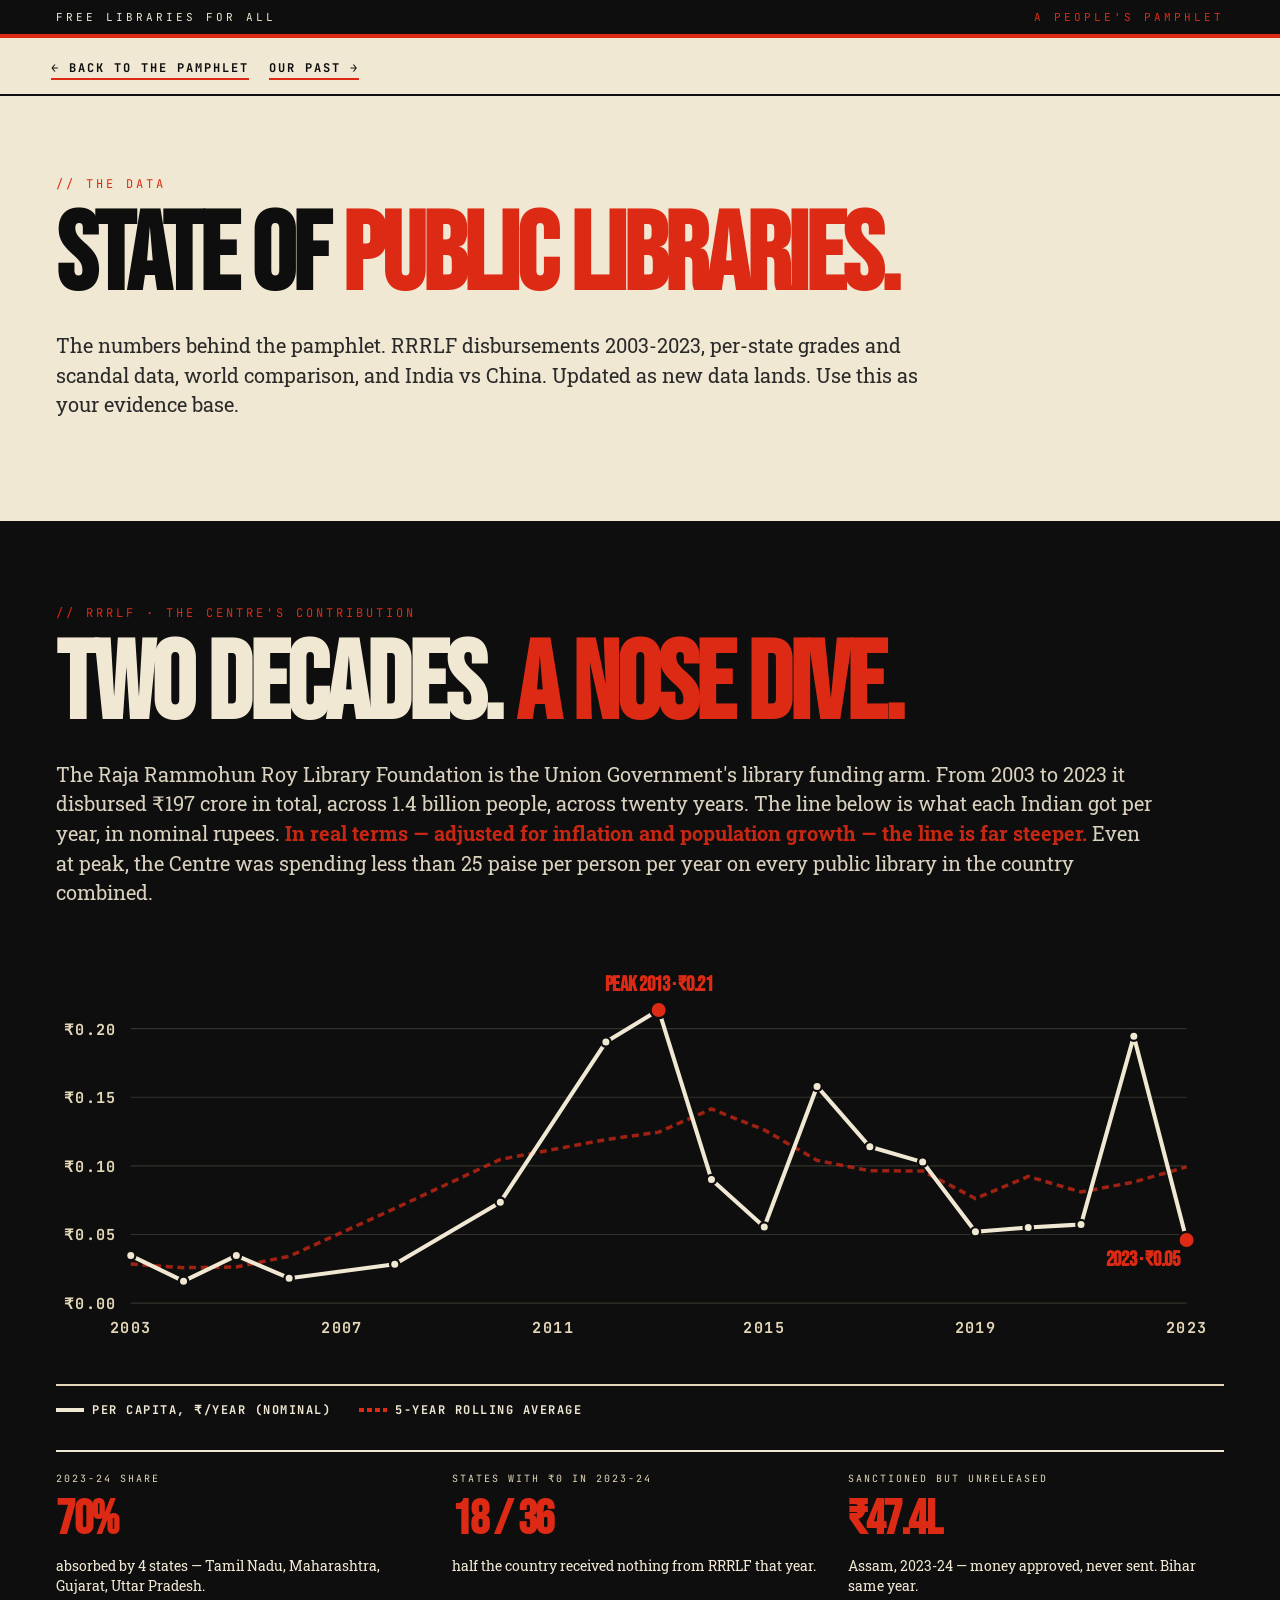
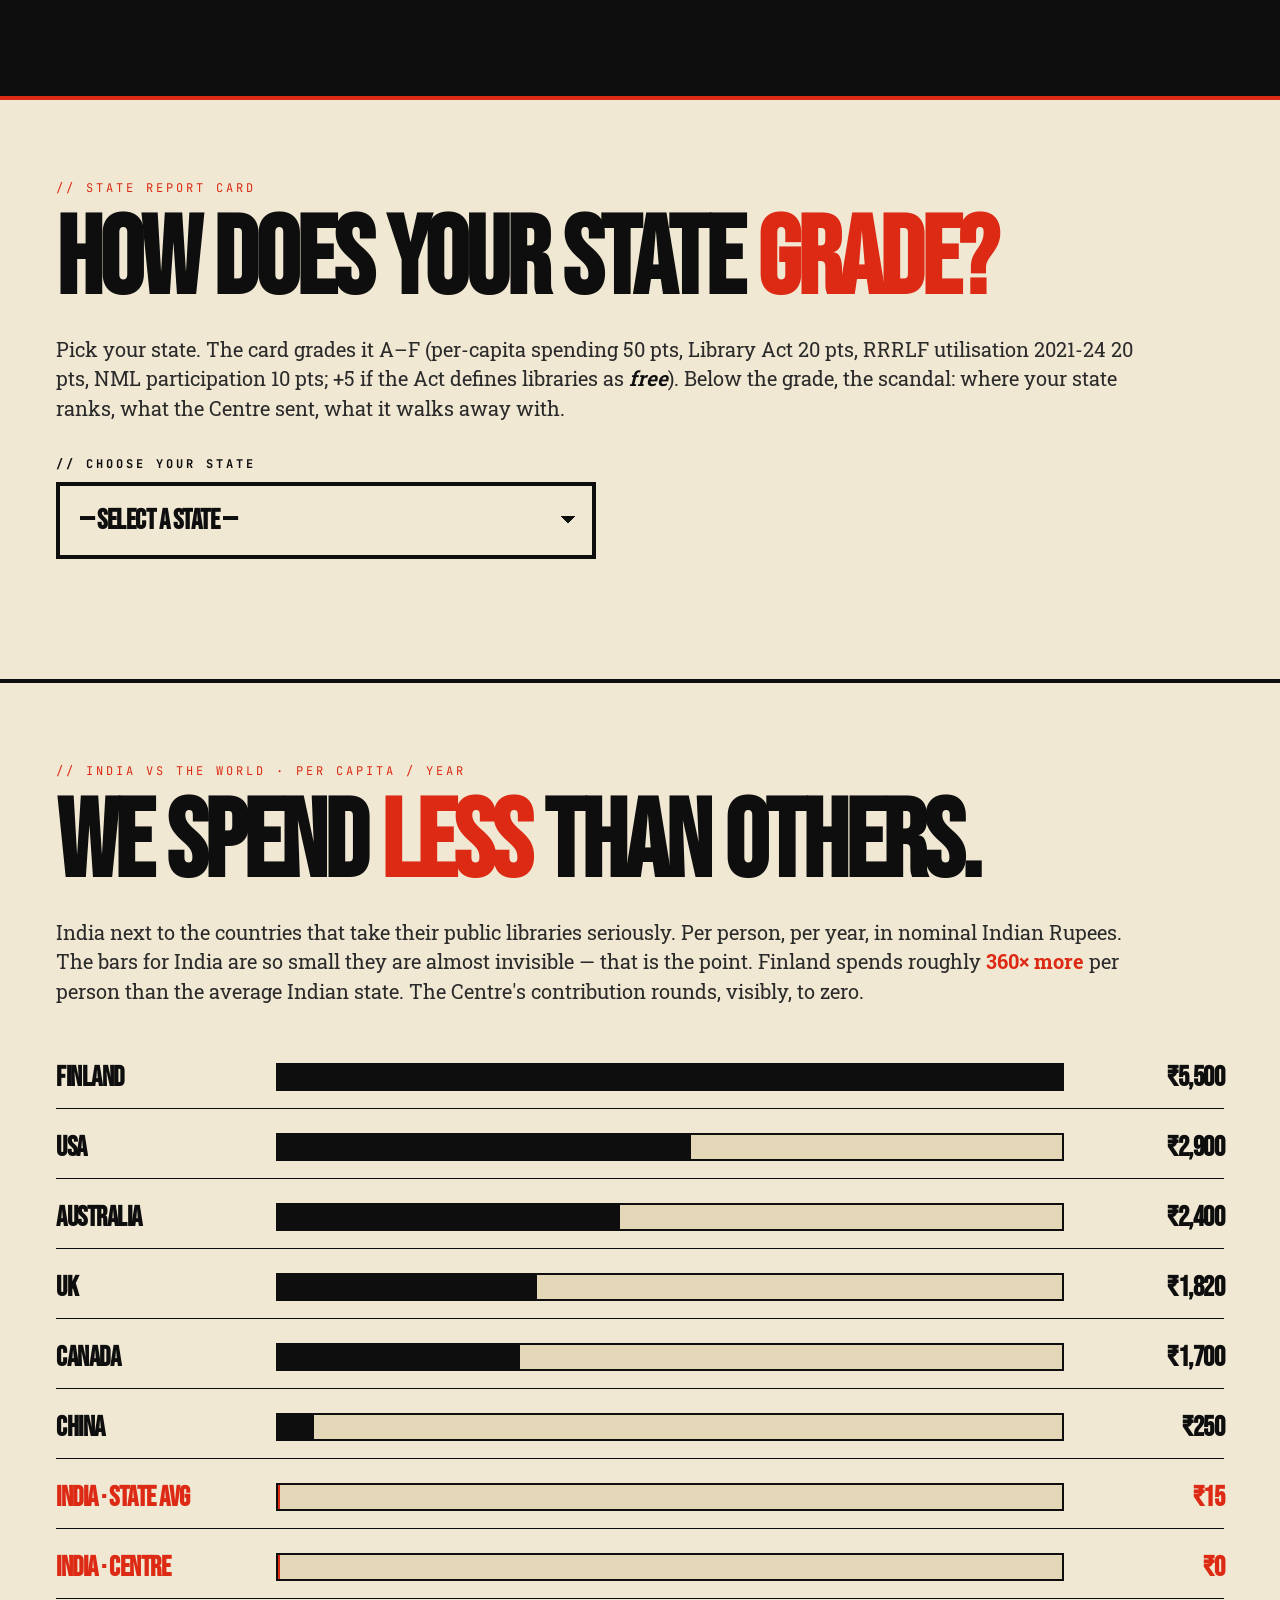
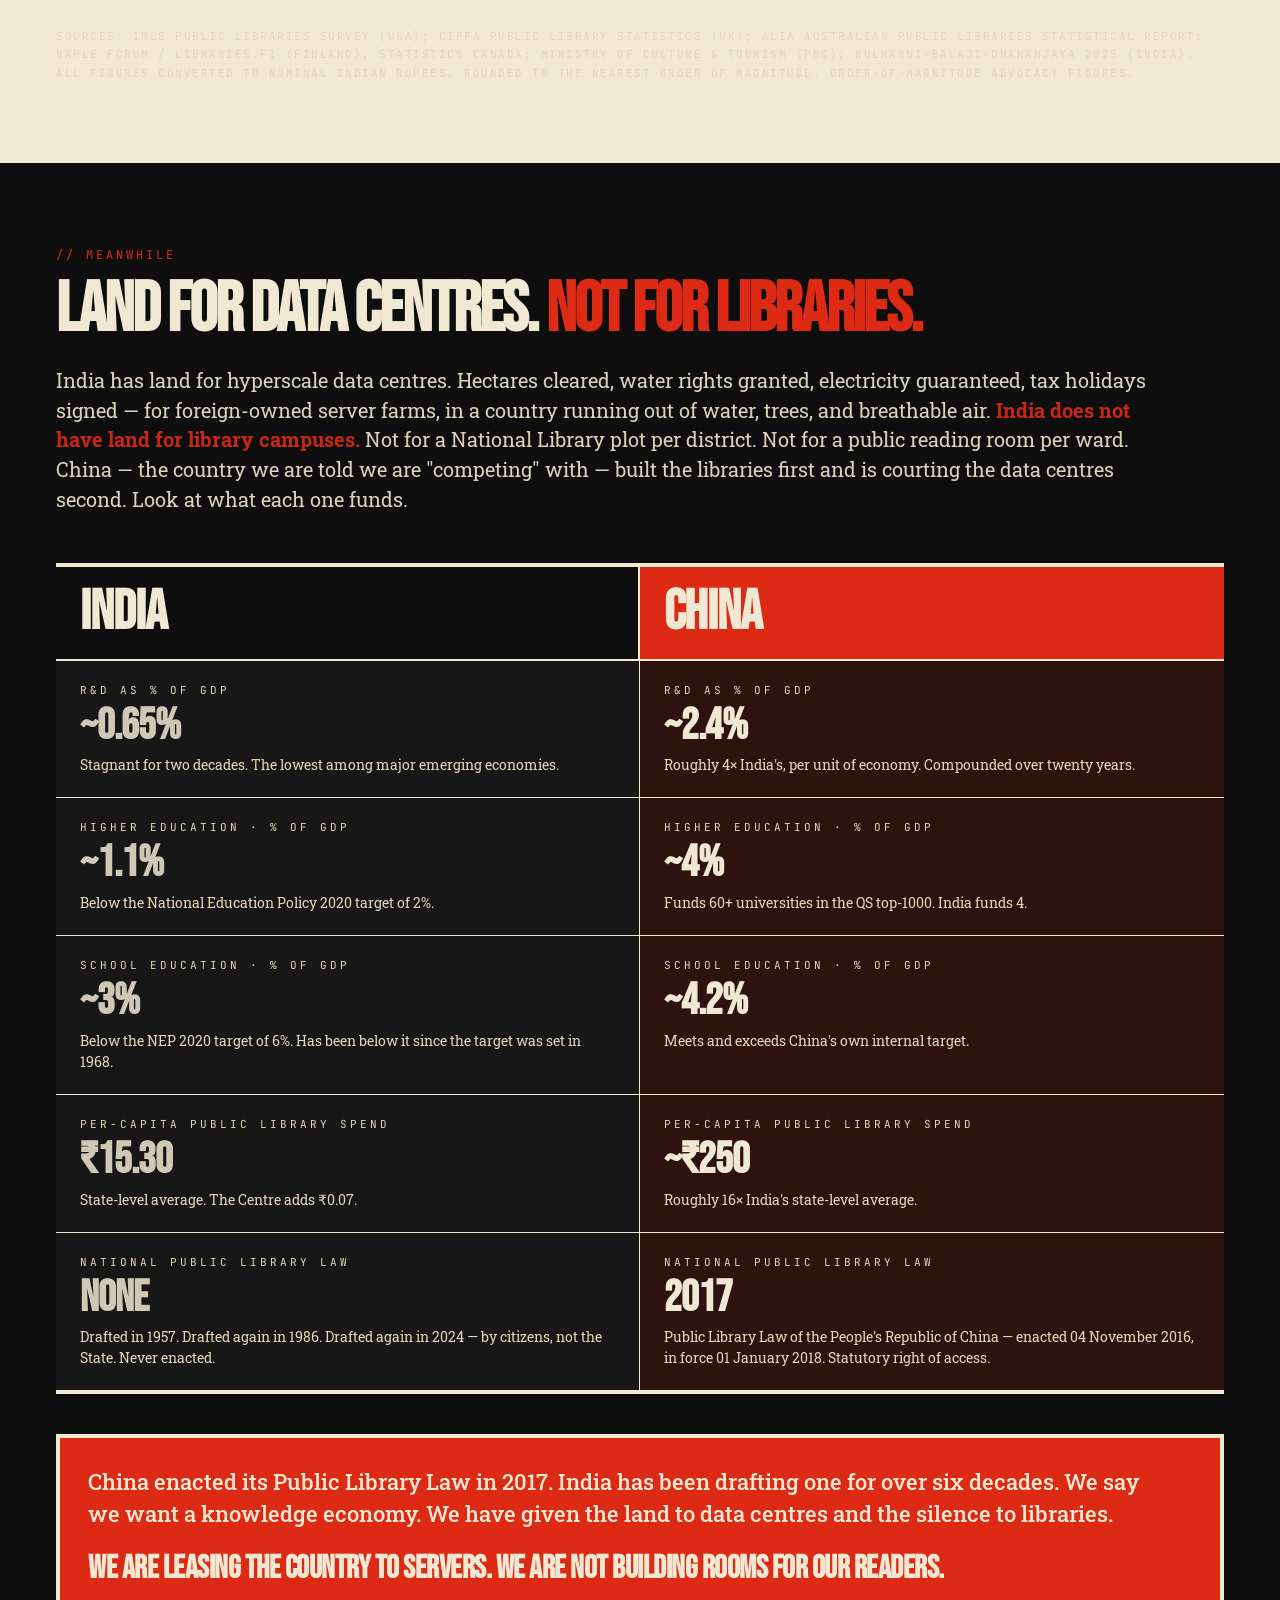
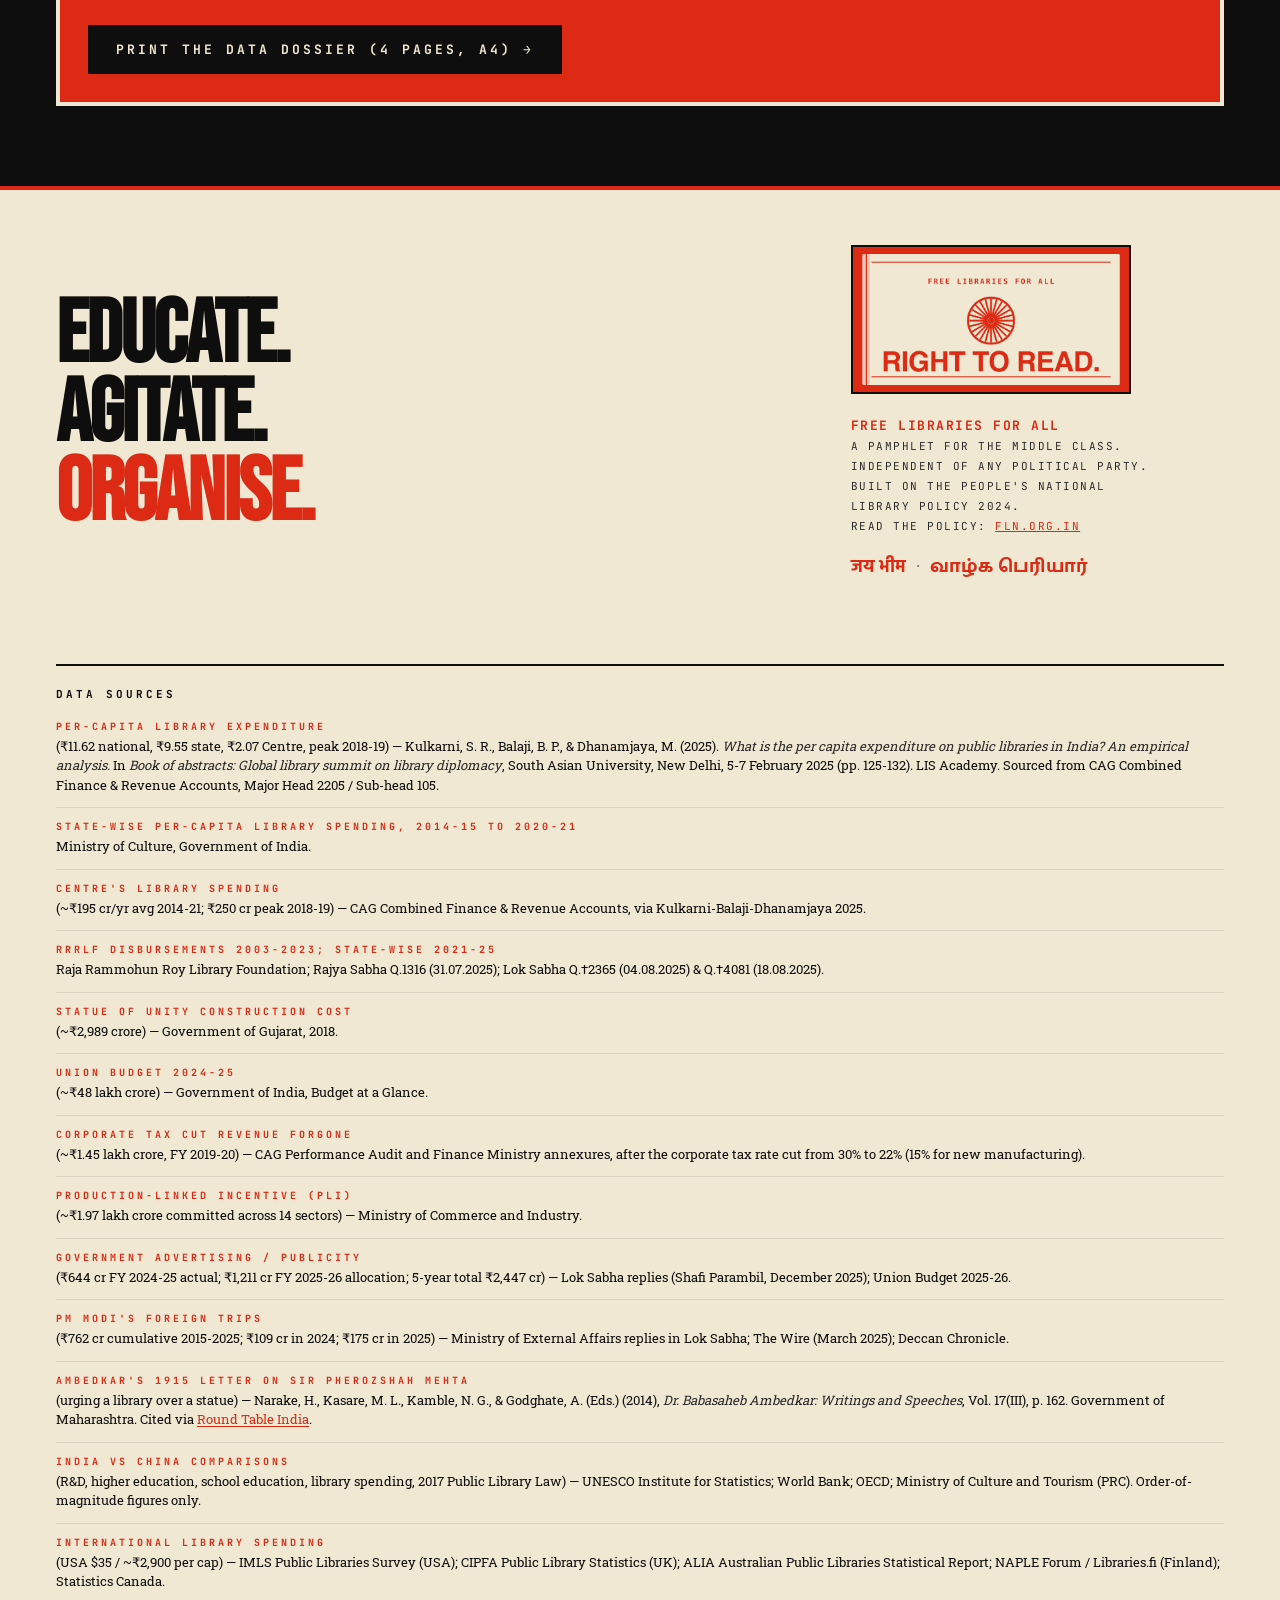
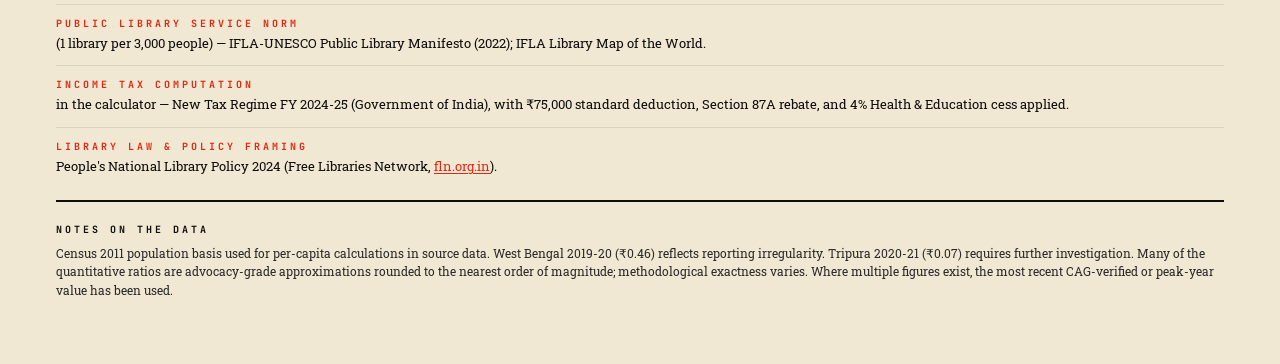
==== commit 40269386: "Timeline: anti-caste arc + 1991 break, Periyar/Travancore/KSSP/DMK/People's Plan Timeline restructur" ====
--- a/data/index.html
+++ b/data/index.html
@@ -39,7 +39,7 @@
 <link rel="preconnect" href="https://fonts.gstatic.com" crossorigin />
 <link href="https://fonts.googleapis.com/css2?family=Bebas+Neue&family=Oswald:wght@600;700;900&family=Roboto+Slab:wght@400;500;700;900&family=Inter+Tight:wght@400;500;600;700&family=JetBrains+Mono:wght@400;500;700&family=Hind:wght@400;500;600;700&family=Hind+Madurai:wght@400;500;600;700&family=Hind+Siliguri:wght@400;500;600;700&family=Tiro+Devanagari+Hindi:ital@0;1&family=Noto+Serif+Tamil:wght@400;600;700&family=Noto+Serif+Bengali:wght@400;600;700&display=swap" rel="stylesheet" />
 
-<link rel="stylesheet" href="../assets/styles.css?v=25">
+<link rel="stylesheet" href="../assets/styles.css?v=36">
 </head>
 <body>
 
@@ -369,9 +369,9 @@
 
 </main>
 
-<script src="../assets/data.js?v=25"></script>
-<script src="../assets/helpers.js?v=25"></script>
-<script src="../assets/games.js?v=25"></script>
-<script src="../assets/main.js?v=25"></script>
+<script src="../assets/data.js?v=36"></script>
+<script src="../assets/helpers.js?v=36"></script>
+<script src="../assets/games.js?v=36"></script>
+<script src="../assets/main.js?v=36"></script>
 </body>
 </html>
--- a/assets/styles.css
+++ b/assets/styles.css
@@ -162,64 +162,57 @@
     overflow: hidden;
     border-bottom: 4px solid var(--ink);
   }
-  /* Pantheon line-art (after sadancanada.org, recoloured).
-     Mobile-first default: stacks inline between hero-top and hero-lede,
-     centred, scales smoothly with viewport (no hard ceiling).
-     Desktop (≥1100px): grid item placed in row 1 / col 2 (right).
-     Image source itself is responsive via srcset (600/900/1200 widths). */
-  .hero-pantheon {
-    pointer-events: none; user-select: none;
-    opacity: 0.92;
-    display: block;
-    /* Fluid width — image always feels proportional to viewport.
-       Below 600px: 92% of viewport. 600-1099px: scales 80vw up to 720px.
-       At 1100px+ the desktop grid rule below takes over. */
-    width: clamp(280px, 80vw, 720px);
-    height: auto;
-    margin: clamp(24px, 4vw, 40px) auto clamp(8px, 2vw, 24px);
-  }
+  /* Hero is now a simple stack: text → lede → buys-card. The pantheon
+     moved to its own section above the footer (.pantheon-section). */
   .hero-inner {
     position: relative; z-index: 1;
     display: flex; flex-direction: column;
-    /* Cap on very large monitors (24"+ at native res, 32"+ external)
-       so line length stays readable. Section bg remains full-bleed. */
-    max-width: 1600px; margin-left: auto; margin-right: auto;
-  }
-  /* Hero text always sits over the desktop pantheon (z-index 0). */
+    gap: clamp(24px, 3vw, 40px);
+    margin-left: auto; margin-right: auto;
+    width: 100%;
+    /* Container query context: H1 sizes itself relative to THIS
+       container (not the viewport), so the headline always fits the
+       available column width on one line, regardless of where the
+       outer .pamphlet cap lands. */
+    container-type: inline-size;
+  }
   .hero-inner > * { position: relative; z-index: 1; }
-
-  /* Desktop (≥1100px): keep upper text (notice + H1 + sub) in the left
-     column at ~48% width so it doesn't overlap the right-anchored
-     pantheon. Lede paragraph pushes down to the bottom of a 720px-tall
-     hero-inner — appears below the pantheon, full-width, justified.
-     hero-sub gets an explicit cap so the red "none for our libraries"
-     span never extends into the red pantheon area on the right. */
+  /* Buys card sits inside the hero now — drop its margin-top from
+     the calc-context rule and let the hero-inner gap handle spacing. */
+  .hero-inner .buys { margin: 0; }
+  /* Closing pantheon section — the lineage as a visual benediction
+     right before the footer. Full-bleed cream bg, image centred,
+     responsive sizing. */
+  .pantheon-section {
+    background: var(--cream);
+    border-bottom: 4px solid var(--ink);
+    padding: clamp(40px, 6vw, 80px) clamp(20px, 4vw, 56px);
+    text-align: center;
+  }
+  .pantheon-image {
+    display: block;
+    width: 100%;
+    max-width: clamp(600px, 85vw, 1100px);
+    height: auto;
+    margin: 0 auto;
+    pointer-events: none; user-select: none;
+  }
+  .pantheon-credit {
+    margin: 16px auto 0;
+    max-width: 60ch;
+    font-family: var(--f-mono);
+    font-size: 11px;
+    letter-spacing: 1.5px;
+    text-transform: uppercase;
+    color: var(--ink-soft);
+    line-height: 1.5;
+  }
+  .pantheon-credit a { color: var(--red); text-decoration: underline; text-underline-offset: 2px; }
+
   @media (min-width: 1100px) {
-    /* Desktop: CSS grid — row 1 holds upper text on the left and the
-       pantheon on the right (row auto-sizes to whichever is taller);
-       row 2 holds the lede full-width. Lede always starts strictly
-       after row 1 — no overlap possible. */
-    .hero-inner {
-      display: grid;
-      grid-template-columns: minmax(0, 1fr) clamp(560px, 62vw, 960px);
-      grid-template-areas:
-        "text  text"
-        "lede  pantheon";
-      column-gap: clamp(24px, 2.5vw, 48px);
-      row-gap: clamp(24px, 3vw, 40px);
-    }
-    .hero-inner .hero-lede { align-self: end; }
-    .hero-top      { grid-area: text; }
-    .hero-pantheon {
-      grid-area: pantheon;
-      align-self: start;
-      justify-self: end;
-      margin: 0;
-      width: 100%;
-      max-width: 100%;
-      height: auto;
-    }
-    .hero-lede     { grid-area: lede; margin-top: 0; }
+    /* Desktop hero: still stacked, no special grid needed since the
+       pantheon left. Just preserves the stack with appropriate gap. */
+    .hero-inner { gap: clamp(32px, 3vw, 48px); }
   }
   /* Pre-headline fact block — the ₹11.62 number is the lead artefact.
      Three stacked lines: prefix (eyebrow-style) → giant red number →
@@ -242,7 +235,7 @@
   }
   .hero-fact-num {
     font-family: var(--f-display);
-    font-size: clamp(56px, 9vw, 110px);
+    font-size: max(56px, 9vw);
     font-weight: 900;
     color: var(--red);
     line-height: 0.95;
@@ -258,9 +251,24 @@
     font-weight: 500;
   }
   .hero h1 {
-    font-family: var(--f-display); font-size: clamp(56px, 10vw, 160px); line-height: 0.88;
+    font-family: var(--f-display);
+    /* `cqi` = % of the container's inline (width) dimension. 8.6cqi
+       sizes the headline so "WHERE IS OUR RIGHT TO READ?" stretches
+       to fit the available container width on one line at any pamphlet
+       cap. Floor 48px for legibility on tiny phones; no upper cap
+       needed because cqi is bounded by the container. */
+    font-size: clamp(48px, 8.6cqi, 200px);
+    line-height: 0.88;
     font-weight: 900; letter-spacing: -3px; color: var(--ink); margin: 0;
-    text-transform: uppercase; text-wrap: balance;
+    text-transform: uppercase;
+    /* `text-wrap: balance` removed — we want a single greedy line
+       that fills the container, not a balanced multi-line block. */
+    white-space: nowrap;
+  }
+  /* Mobile fallback: cqi can produce tiny text on narrow screens; use
+     viewport-based sizing under 700px and allow wrap. */
+  @media (max-width: 700px) {
+    .hero h1 { font-size: clamp(48px, 13vw, 96px); white-space: normal; text-wrap: balance; }
   }
   .red, h1 .red, h2 .red, h3 .red { color: var(--red); }
   .hero-deva {
@@ -347,6 +355,29 @@
     font-family: var(--f-display); font-size: clamp(48px, 9vw, 110px); font-weight: 900;
     line-height: 0.9; letter-spacing: -3px; margin: 0;
     text-transform: uppercase; text-wrap: balance;
+  }
+
+  /* `.fit-headline` — opt-in sizing for sections whose H2 should
+     STRETCH to fill the container on one line (instead of wrapping
+     into a poster-style stack). Each section sets its own --cqi-h2
+     multiplier tuned to that headline's character count.
+
+     Applied to sections where the H2 was wrapping awkwardly:
+     calc, /data/ #china, all 4 /inequality/ headings. NOT applied to
+     declaration / CTA / actions / standards / states — those are
+     multi-line by design. */
+  .fit-headline {
+    container-type: inline-size;
+  }
+  /* Increased specificity (`.section.fit-headline h2`, `.calc.fit-headline h2`)
+     so this overrides per-section H2 rules like `.calc h2`. */
+  .section.fit-headline h2,
+  .calc.fit-headline h2 {
+    font-size: clamp(40px, calc(var(--cqi-h2, 7) * 1cqi), 200px);
+    line-height: 0.9;
+    letter-spacing: -2px;
+    text-wrap: normal;
+    white-space: normal;
   }
   .section.cream h2 { color: var(--ink); }
   .section.ink h2, .section.red h2 { color: var(--cream); }
@@ -728,11 +759,12 @@
   /* BUDGET — horizontal bar chart at the same scale.
      Three rows: libraries (₹1,406 cr), PLI subsidies (₹40,000 cr),
      corporate tax cut (₹1,45,000 cr). Library bar is ~1% of the
-     tax-cut bar — that visual disparity IS the argument. */
+     tax-cut bar — that visual disparity IS the argument.
+     Section bg is cream now, so all colors are ink/red on cream. */
   .budget-bars {
     margin-top: 48px;
-    border-top: 4px solid var(--cream);
-    border-bottom: 4px solid var(--cream);
+    border-top: 4px solid var(--ink);
+    border-bottom: 4px solid var(--ink);
     padding: 8px 0;
   }
   .budget-bar-row {
@@ -741,22 +773,22 @@
     gap: 20px;
     align-items: center;
     padding: 18px 0;
-    border-bottom: 1px solid rgba(241, 232, 211, 0.15);
+    border-bottom: 1px solid rgba(26, 26, 26, 0.15);
   }
   .budget-bar-row:last-child { border-bottom: none; }
   .budget-bar-name {
     font-family: var(--f-mono); font-size: 11px; letter-spacing: var(--ls-eyebrow);
-    color: var(--cream-deep); text-transform: uppercase; line-height: 1.4;
+    color: var(--ink-soft); text-transform: uppercase; line-height: 1.4;
   }
   .budget-bar-track {
     height: 28px;
-    background: rgba(241, 232, 211, 0.1);
-    border: 1px solid var(--cream-deep);
+    background: rgba(26, 26, 26, 0.06);
+    border: 1px solid var(--ink);
     position: relative;
   }
   .budget-bar-fill {
     height: 100%;
-    background: var(--cream);
+    background: var(--ink);
     min-width: 4px;
     transition: width 0.4s ease-out;
   }
@@ -765,7 +797,7 @@
   .budget-bar-amount {
     font-family: var(--f-display); font-size: clamp(28px, 3vw, 44px);
     font-weight: 900; letter-spacing: -1px; line-height: 1;
-    color: var(--cream); white-space: nowrap;
+    color: var(--ink); white-space: nowrap;
     font-variant-numeric: tabular-nums;
   }
   .budget-bar-row.libraries .budget-bar-amount { color: var(--red); }
@@ -776,7 +808,7 @@
     margin-top: 28px;
     display: grid; gap: 10px;
     font-family: var(--f-slab); font-size: clamp(14px, 1.2vw, 18px);
-    line-height: 1.5; color: var(--cream-deep);
+    line-height: 1.5; color: var(--ink-soft);
   }
   .budget-multipliers .bm-row { padding: 4px 0; }
   .budget-multipliers .bm-tag {
@@ -785,14 +817,14 @@
     color: var(--red); text-transform: uppercase;
     margin-right: 8px; font-weight: 700;
   }
-  .budget-multipliers strong { color: var(--cream); font-weight: 700; }
+  .budget-multipliers strong { color: var(--ink); font-weight: 700; }
 
   .budget-closer {
     margin-top: 40px;
     font-family: var(--f-slab); font-size: clamp(18px, 1.6vw, 28px); line-height: 1.5;
-    color: var(--cream-deep); font-weight: 500;
-  }
-  .budget-closer strong { color: var(--cream); font-weight: 700; }
+    color: var(--ink-soft); font-weight: 500;
+  }
+  .budget-closer strong { color: var(--ink); font-weight: 700; }
   @media (max-width: 700px) {
     /* On phone: stack name/bar/amount vertically per row so the bar gets
        full width and the visual disparity is preserved. */
@@ -809,12 +841,217 @@
   }
 
   /* HISTORY TIMELINE */
-  .timeline { margin-top: 56px; border-top: 4px solid var(--ink); }
-  .event { display: grid; grid-template-columns: 200px 1fr; gap: 32px; padding: 32px 0; border-bottom: 2px solid var(--ink); align-items: baseline; }
-  .event-year { font-family: var(--f-display); font-weight: 900; font-size: 84px; color: var(--red); letter-spacing: -2px; line-height: 0.9; font-variant-numeric: tabular-nums; }
-  .event-body { display: grid; grid-template-columns: 1fr 2fr; gap: 24px; align-items: baseline; }
-  .event-title { font-family: var(--f-display); font-weight: 900; font-size: 32px; color: var(--ink); letter-spacing: -0.5px; line-height: 1; text-transform: uppercase; text-wrap: balance; }
-  .event-text { font-family: var(--f-slab); font-size: clamp(15px, 1.2vw, 20px); color: var(--ink-soft); line-height: 1.5; }
+  /* TIMELINE — interactive scrubber + detail panel.
+     Replaces the old vertical stack of .event cards. Each event is a
+     dot positioned proportionally on a 1193 → 2026 line; era bands sit
+     underneath the line as faint colored zones. Dot click / keyboard /
+     swipe / autoplay all drive the same `idx` state, which updates the
+     detail panel. Old `.timeline` / `.event` rules retired. */
+  .timeline-interactive {
+    margin-top: 48px;
+    padding-top: 24px;
+    border-top: 4px solid var(--ink);
+  }
+
+  /* Era bands — sit below the scrubber line. Subtle tinted zones. */
+  .tl-eras {
+    position: relative;
+    height: 28px;
+    margin-bottom: 4px;
+  }
+  .tl-era {
+    position: absolute; top: 0; bottom: 0;
+    border-left: 1px dashed rgba(26,26,26,0.25);
+  }
+  .tl-era:last-child { border-right: 1px dashed rgba(26,26,26,0.25); }
+  .tl-era-pre  { background: rgba(26,26,26,0.04); }
+  .tl-era-col  { background: rgba(220,42,20,0.06); }
+  .tl-era-ref  { background: rgba(220,42,20,0.06); }
+  .tl-era-ind  { background: rgba(26,26,26,0.06); }
+  .tl-era-rec  { background: rgba(220,42,20,0.10); }
+  .tl-era-label {
+    display: block;
+    padding: 6px 8px 0;
+    font-family: var(--f-mono);
+    font-size: 10px;
+    font-weight: 700;
+    letter-spacing: var(--ls-eyebrow);
+    text-transform: uppercase;
+    color: var(--ink-soft);
+    white-space: nowrap;
+  }
+
+  /* Scrubber — horizontal line + clickable dots positioned by year ratio */
+  .tl-scrubber {
+    position: relative;
+    height: 72px;
+    margin-bottom: 32px;
+  }
+  .tl-line {
+    position: absolute;
+    top: 18px; left: 0; right: 0;
+    height: 4px;
+    background: var(--ink);
+  }
+  .tl-dot {
+    position: absolute;
+    top: 8px;
+    transform: translateX(-50%);
+    width: 24px; height: 24px;
+    border-radius: 50%;
+    background: var(--cream);
+    border: 3px solid var(--ink);
+    cursor: pointer;
+    padding: 0;
+    transition: background 0.15s, transform 0.15s, border-color 0.15s;
+  }
+  .tl-dot:hover, .tl-dot:focus { background: var(--red); border-color: var(--red); transform: translateX(-50%) scale(1.15); }
+  .tl-dot:focus-visible { outline: 3px solid var(--red); outline-offset: 4px; }
+  .tl-dot.active {
+    background: var(--red);
+    border-color: var(--red);
+    transform: translateX(-50%) scale(1.3);
+    z-index: 2;
+  }
+  .tl-dot-year {
+    position: absolute;
+    top: 30px; left: 50%;
+    transform: translateX(-50%);
+    font-family: var(--f-mono);
+    font-size: 9px;
+    font-weight: 700;
+    letter-spacing: 0.5px;
+    color: var(--ink-soft);
+    white-space: nowrap;
+    opacity: 0;
+    transition: opacity 0.15s;
+    pointer-events: none;
+  }
+  .tl-dot:hover .tl-dot-year,
+  .tl-dot.active .tl-dot-year,
+  .tl-dot:focus .tl-dot-year { opacity: 1; }
+  .tl-dot.active .tl-dot-year { color: var(--red); font-weight: 800; }
+
+  /* Detail panel — min-height holds a stable floor for short events so
+     controls don't jump up; long events grow the panel downward (no
+     scrolling). Controls move with the panel; the user's mouse follows
+     the content rather than chasing a scroll bar. */
+  .tl-detail {
+    background: var(--cream);
+    border: 4px solid var(--ink);
+    padding: 32px;
+    min-height: 380px;
+    margin-bottom: 20px;
+    user-select: text;
+    display: flex;
+    flex-direction: column;
+  }
+  .tl-body {
+    flex: 1;
+  }
+  .tl-meta {
+    display: flex;
+    align-items: baseline;
+    gap: 16px;
+    flex-wrap: wrap;
+    margin-bottom: 12px;
+  }
+  .tl-year {
+    font-family: var(--f-display);
+    font-size: clamp(48px, 6vw, 88px);
+    font-weight: 900;
+    color: var(--red);
+    letter-spacing: -2px;
+    line-height: 1;
+    font-variant-numeric: tabular-nums;
+  }
+  .tl-era-tag {
+    font-family: var(--f-mono);
+    font-size: 11px;
+    font-weight: 700;
+    letter-spacing: var(--ls-eyebrow);
+    text-transform: uppercase;
+    color: var(--ink-soft);
+    padding: 4px 10px;
+    border: 1px solid var(--ink-soft);
+  }
+  .tl-title {
+    font-family: var(--f-display);
+    font-size: clamp(24px, 3.5vw, 44px);
+    font-weight: 900;
+    letter-spacing: -1px;
+    line-height: 1;
+    text-transform: uppercase;
+    color: var(--ink);
+    margin: 0 0 16px;
+    text-wrap: balance;
+  }
+  .tl-body {
+    font-family: var(--f-slab);
+    font-size: clamp(15px, 1.3vw, 19px);
+    line-height: 1.55;
+    color: var(--ink);
+    margin: 0;
+    max-width: 70ch;
+  }
+
+  /* Controls row */
+  .tl-controls {
+    display: flex;
+    align-items: center;
+    justify-content: space-between;
+    gap: 16px;
+    flex-wrap: wrap;
+  }
+  .tl-prev, .tl-next, .tl-play {
+    font-family: var(--f-mono);
+    font-size: 12px;
+    font-weight: 700;
+    letter-spacing: var(--ls-eyebrow);
+    text-transform: uppercase;
+    background: var(--ink);
+    color: var(--cream);
+    border: 2px solid var(--ink);
+    padding: 12px 18px;
+    cursor: pointer;
+    transition: background 0.15s, color 0.15s, border-color 0.15s;
+  }
+  .tl-prev:hover, .tl-next:hover, .tl-play:hover,
+  .tl-prev:focus, .tl-next:focus, .tl-play:focus {
+    background: var(--red);
+    border-color: var(--red);
+  }
+  .tl-prev:focus-visible, .tl-next:focus-visible, .tl-play:focus-visible {
+    outline: 3px solid var(--red);
+    outline-offset: 3px;
+  }
+  .tl-progress {
+    font-family: var(--f-mono);
+    font-size: 13px;
+    font-weight: 700;
+    color: var(--ink-soft);
+    letter-spacing: 1px;
+  }
+  .tl-cur { color: var(--red); }
+
+  @media (max-width: 700px) {
+    .tl-eras { height: 22px; }
+    .tl-era-label { font-size: 9px; padding: 4px 4px 0; }
+    .tl-scrubber { height: 56px; margin-bottom: 24px; }
+    .tl-line { top: 14px; height: 3px; }
+    .tl-dot { width: 18px; height: 18px; top: 6px; border-width: 2px; }
+    .tl-dot-year { font-size: 8px; top: 22px; }
+    .tl-detail { padding: 20px; min-height: 340px; }
+    .tl-title { letter-spacing: -0.5px; }
+    .tl-controls { gap: 8px; }
+    .tl-prev, .tl-next, .tl-play { font-size: 11px; padding: 10px 12px; }
+  }
+
+  /* Print: show timeline as a flat list (drop interactive controls) */
+  @media print {
+    .tl-eras, .tl-scrubber, .tl-controls { display: none !important; }
+    .tl-detail { border: none !important; padding: 0 !important; min-height: 0 !important; }
+  }
   /* RRRLF — annual bar chart in pamphlet style */
   /* INTERACTIVE GAME — Higher-or-Lower + Statue Test */
   .game-app { margin-top: 32px; max-width: 1100px; }
@@ -953,7 +1190,7 @@
     text-transform: uppercase; text-wrap: balance;
     margin: 20px 0 32px; max-width: 920px;
   }
-  .statue-q strong { color: var(--ink); }
+  .statue-q strong { color: var(--red); }
   .statue-input-wrap {
     display: flex; gap: 16px; align-items: stretch; flex-wrap: wrap;
     padding: 20px 0;
@@ -1001,7 +1238,7 @@
     text-transform: uppercase; text-wrap: balance;
     margin: 16px 0 28px; max-width: 880px;
   }
-  .game-final strong { color: var(--ink); }
+  .game-final strong { color: var(--red); }
   .game-final .num { color: var(--ink); font-size: 88px; }
   .game-end-actions { display: flex; gap: 14px; flex-wrap: wrap; }
 
@@ -1251,6 +1488,18 @@
   .end-inner { position: relative; z-index: 1; text-align: center; }
   .end h2 { font-family: var(--f-display); font-size: clamp(56px, 14vw, 200px); font-weight: 900; line-height: 0.85; letter-spacing: -6px; margin: 0; color: var(--cream); text-transform: uppercase; text-wrap: balance; }
   .end-deva { margin-top: 32px; font-family: var(--f-deva); font-size: 56px; font-weight: 700; color: var(--cream); line-height: 1; letter-spacing: -1px; opacity: 0.95; }
+  /* Subline under the closing red H2 — slab serif, cream, modest scale.
+     Sits between the declaration H2 and the italic end-tail. */
+  .end-sub {
+    margin: 24px auto 0;
+    max-width: 800px;
+    font-family: var(--f-slab);
+    font-size: clamp(18px, 2vw, 28px);
+    line-height: 1.4;
+    color: var(--cream);
+    font-weight: 500;
+    text-wrap: balance;
+  }
   .end-tail { margin-top: 48px; font-family: var(--f-slab); font-size: 22px; color: var(--cream); font-style: italic; max-width: 700px; margin-left: auto; margin-right: auto; text-wrap: balance; opacity: 0.95; }
 
   /* FOOTER */
@@ -1338,13 +1587,14 @@
     /* H2/H3 font sizes are fluid via clamp() — no per-breakpoint override needed.
        Layout-level overrides (grid → column, padding, etc.) only. */
     .hero-deva { font-size: 28px; }
-    /* .hero-pantheon hidden under 1100px via main rule */
     .hero-grid { grid-template-columns: 1fr; gap: 32px; }
     .hero-grid p { font-size: 18px; }
-    .numbers-head { padding: 40px 24px 16px; }
-    .numbers > .buys { margin: 8px 24px 40px; padding: 24px; }
+    /* Buys card on phone — same dimensions whether in hero or section context */
+    .hero-inner .buys { padding: 24px; }
     .buys h3 { font-size: 26px; }
     .buys-grid > div { padding: 18px; font-size: 22px; }
+    /* Pantheon section on phone — tighter padding */
+    .pantheon-section { padding: 32px 16px; }
     .calc { padding: 56px 24px; }
     /* Mobile-first calc reorder: verdict (the punchline) FIRST,
        input collapsed below. Reader sees ₹X tax → ₹1.58 to libraries
@@ -1399,9 +1649,7 @@
     .excluded-grid { grid-template-columns: 1fr 1fr; }
     .excluded-card .name { font-size: 22px; }
     .door { font-size: 26px; padding: 18px; }
-    .event { grid-template-columns: 1fr; gap: 12px; padding: 24px 0; }
-    .event-year { font-size: 56px; }
-    .event-body { grid-template-columns: 1fr; gap: 8px; }
+    /* Old .event rules retired — see .timeline-interactive */
     .world-row { grid-template-columns: 1fr; gap: 4px; padding: 10px 0; }
     .world-name { font-size: 22px; }
     .world-amount { text-align: left; font-size: 22px; }
@@ -1515,6 +1763,7 @@
      from the credits / sources block below. */
   .footer-cta-band {
     display: flex; justify-content: center; align-items: center;
+    gap: 16px; flex-wrap: wrap;
     padding: 0 0 36px;
     border-bottom: 2px solid var(--ink);
     margin-bottom: 36px;
@@ -1672,7 +1921,8 @@
   #game,
   #diversion,
   /* Decorative elements that don't translate to paper */
-  .hero-pantheon {
+  .pantheon-section,
+  .pantheon-credit {
     display: none !important;
   }
 
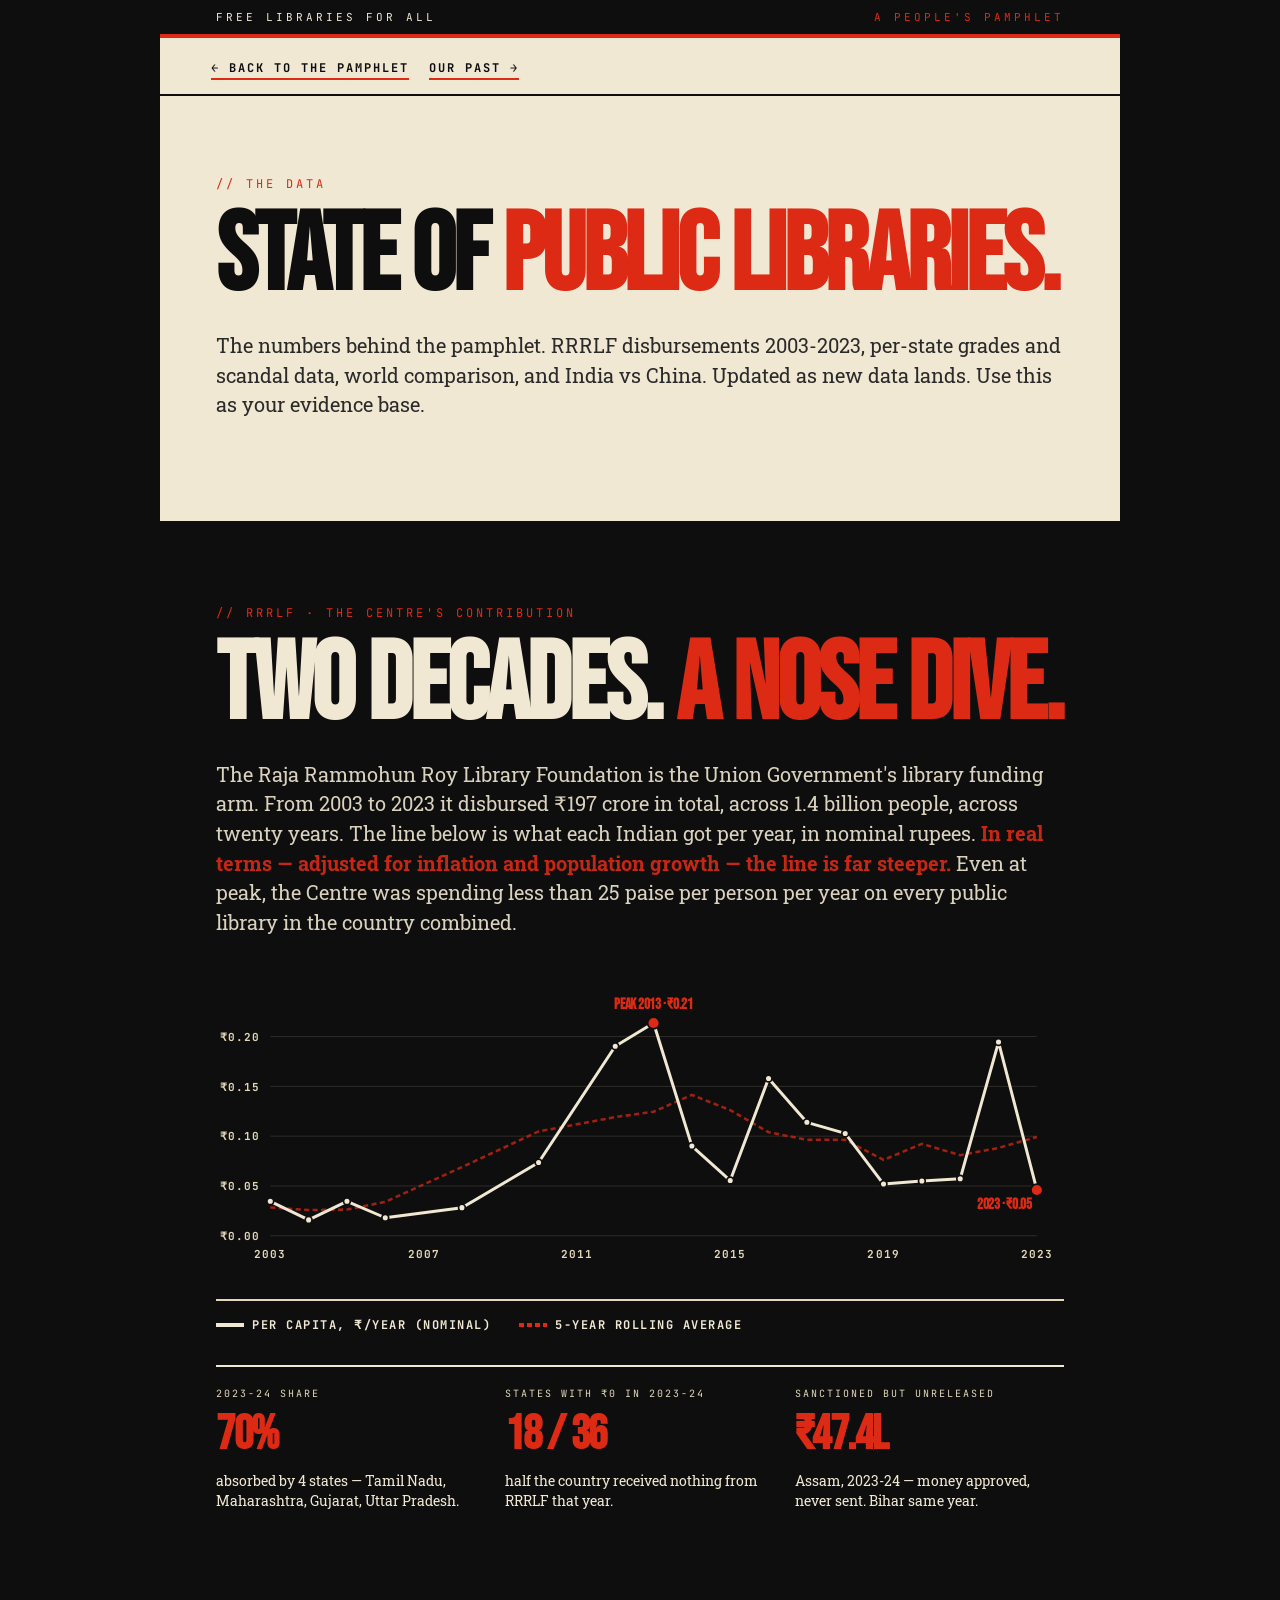
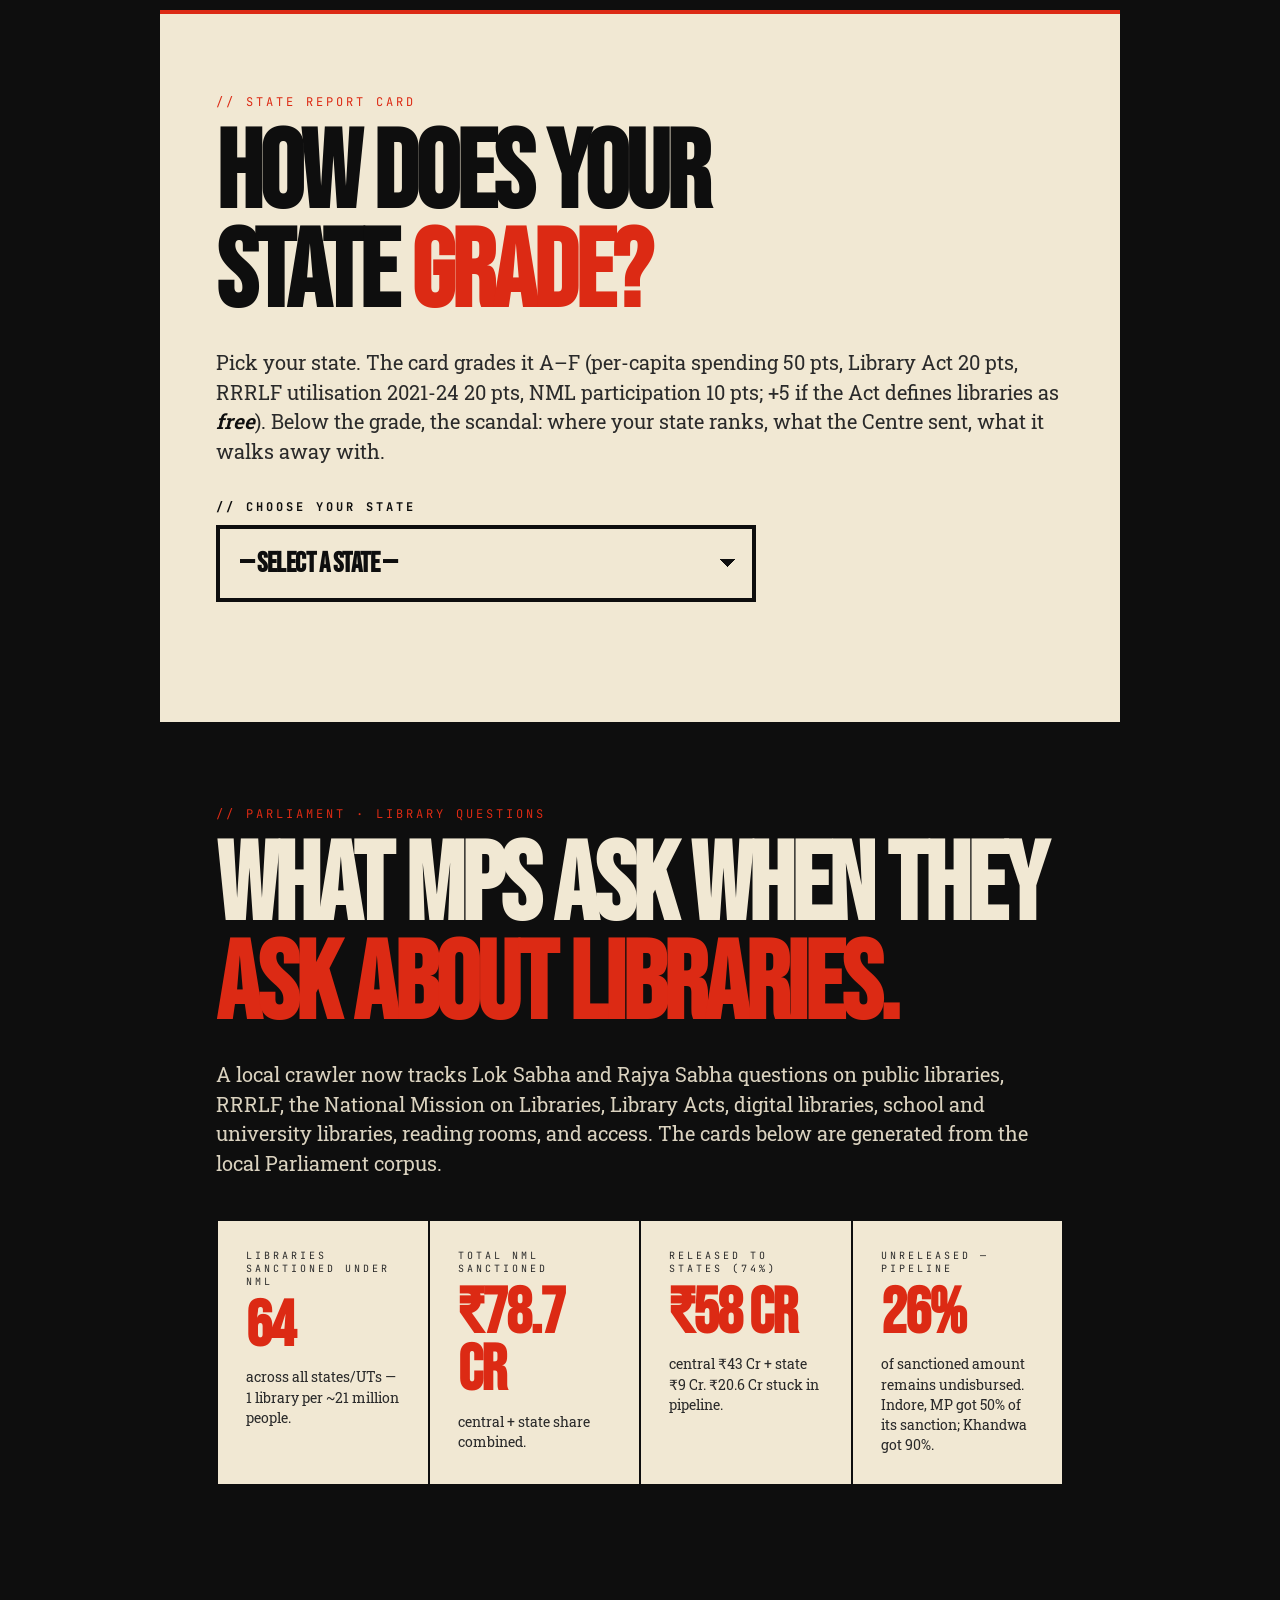
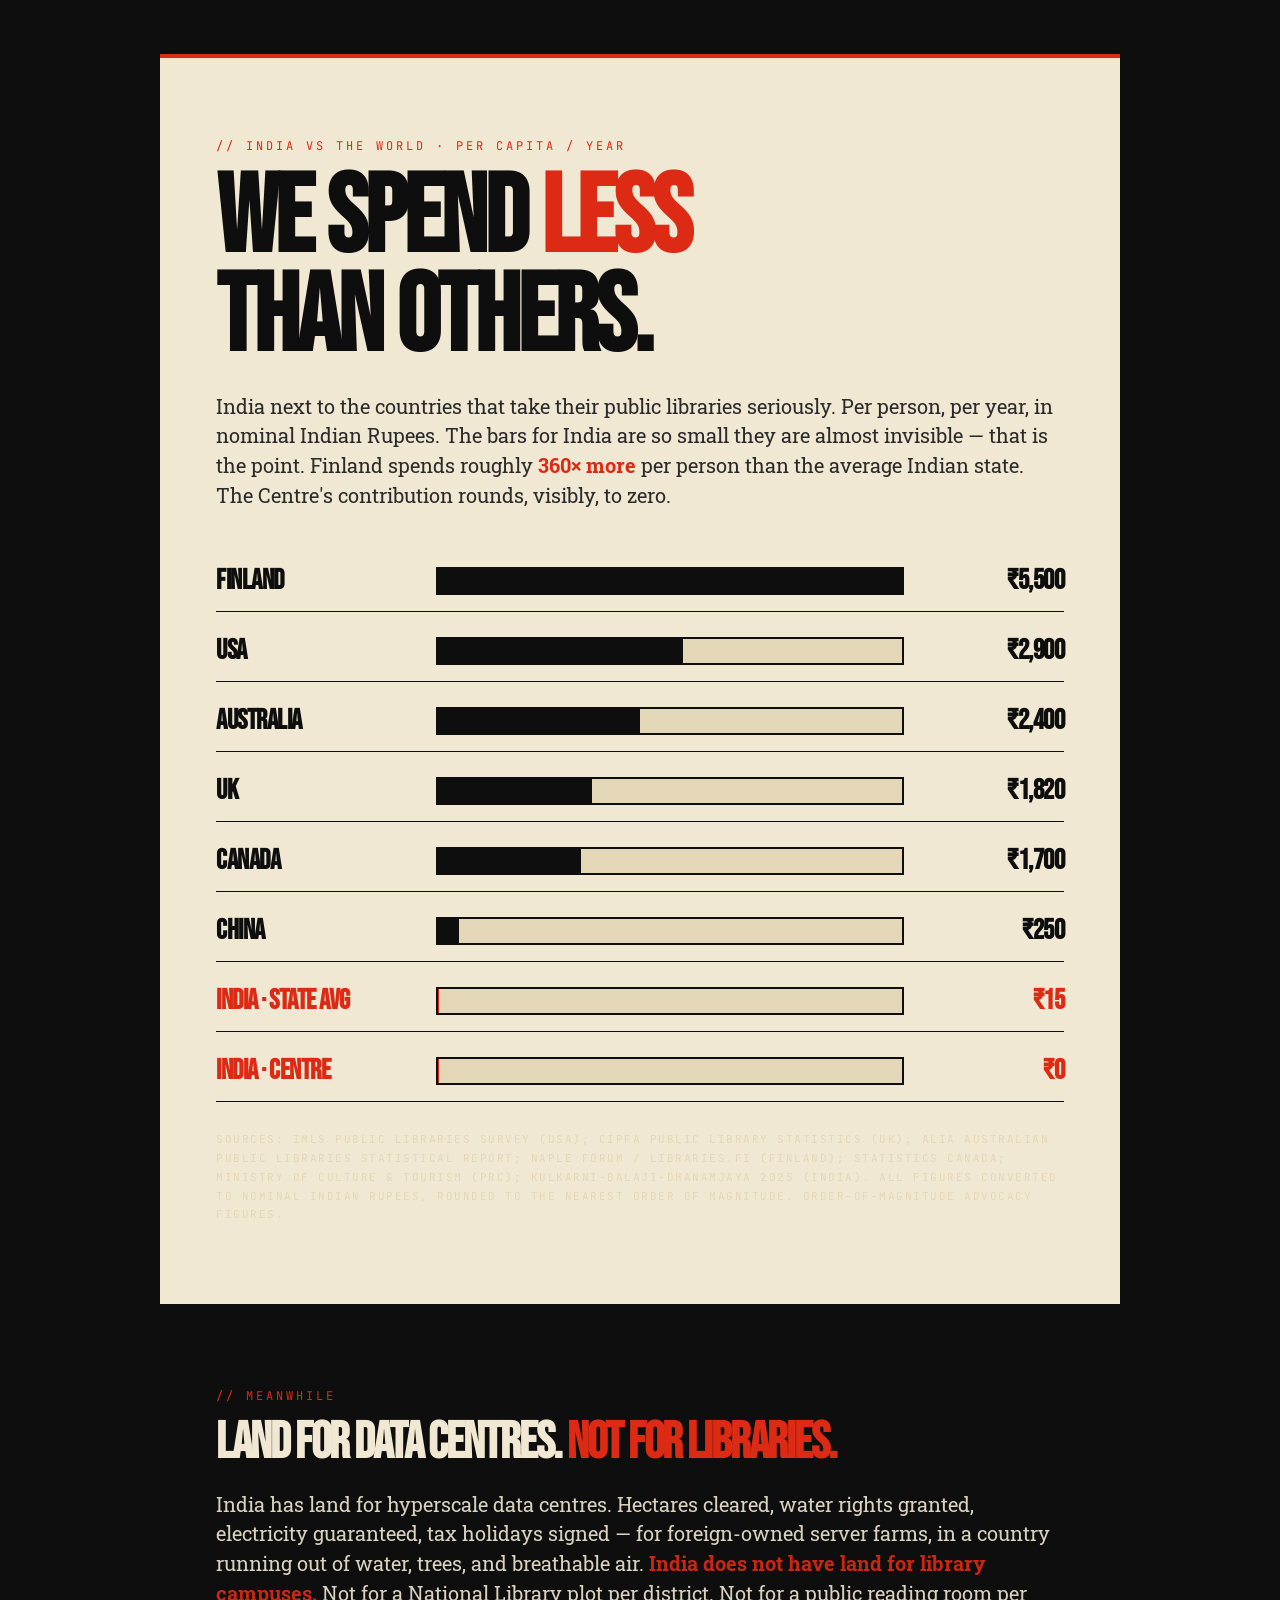
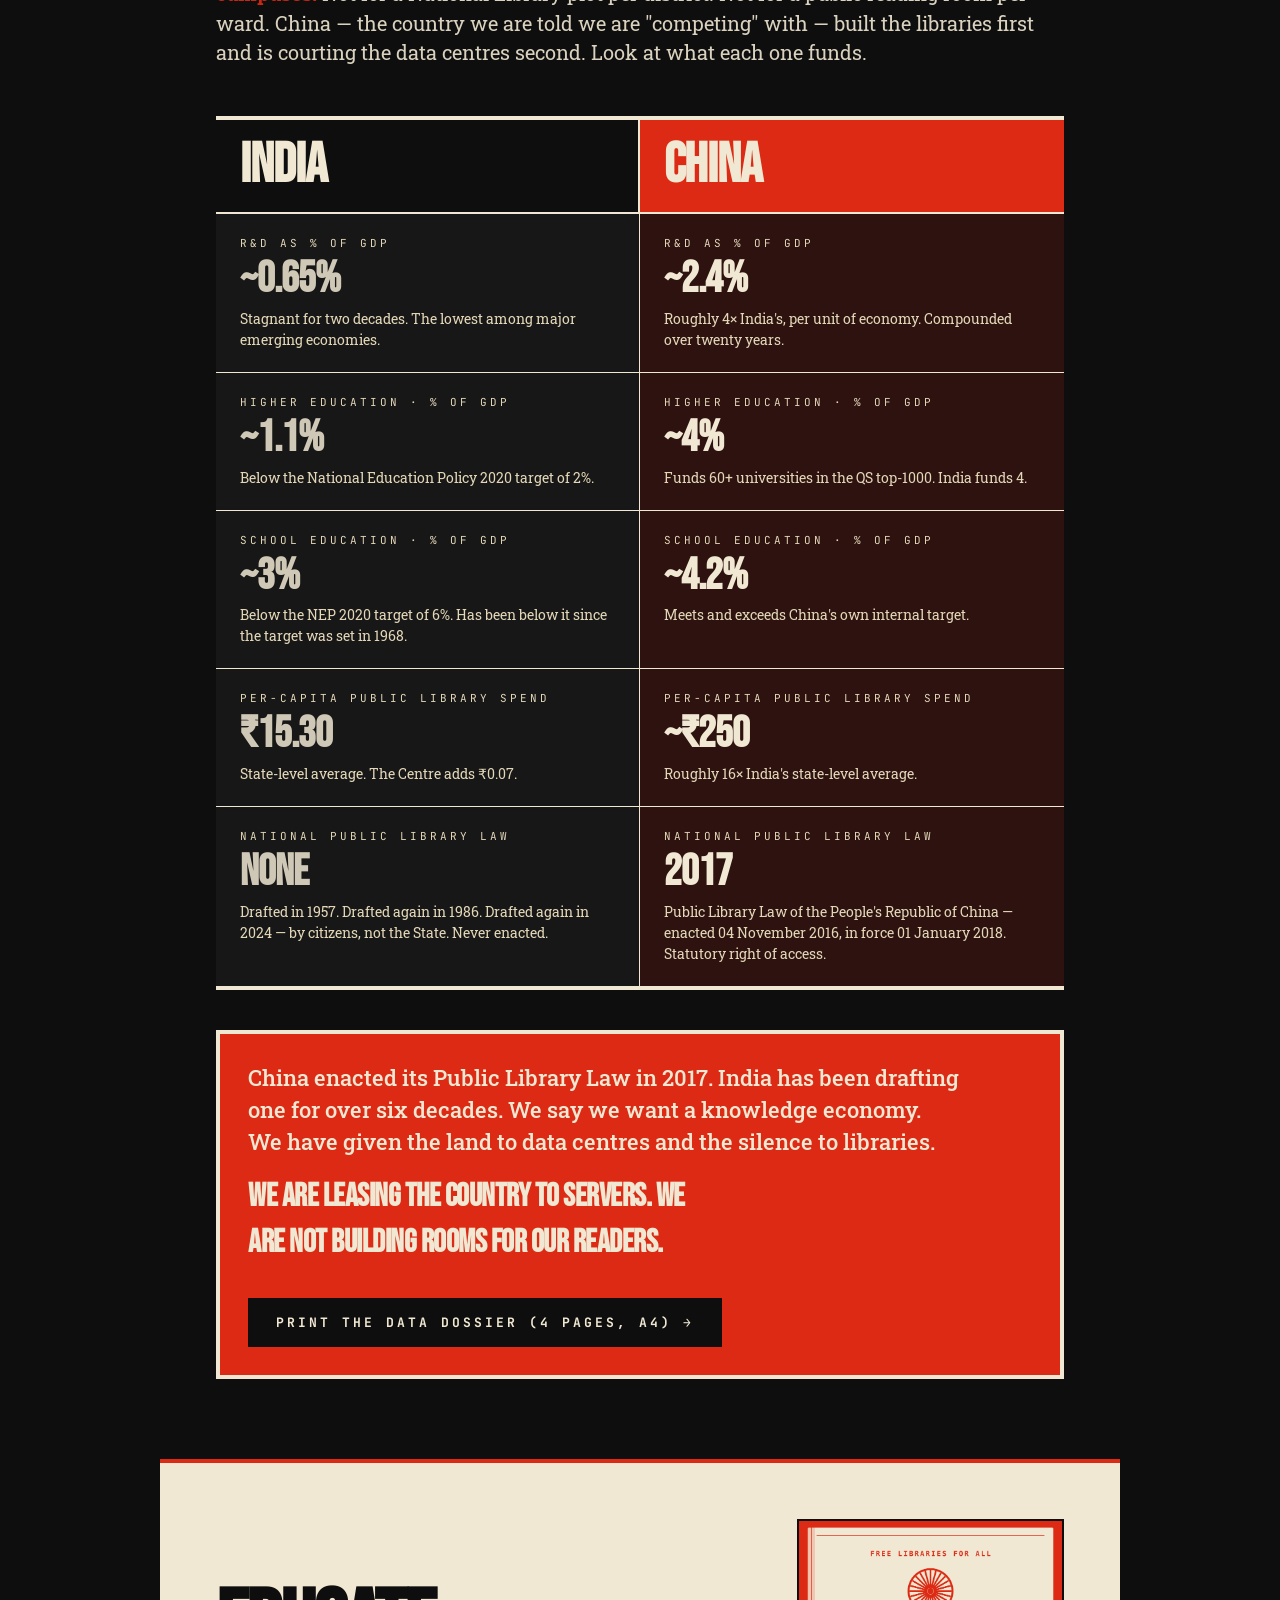
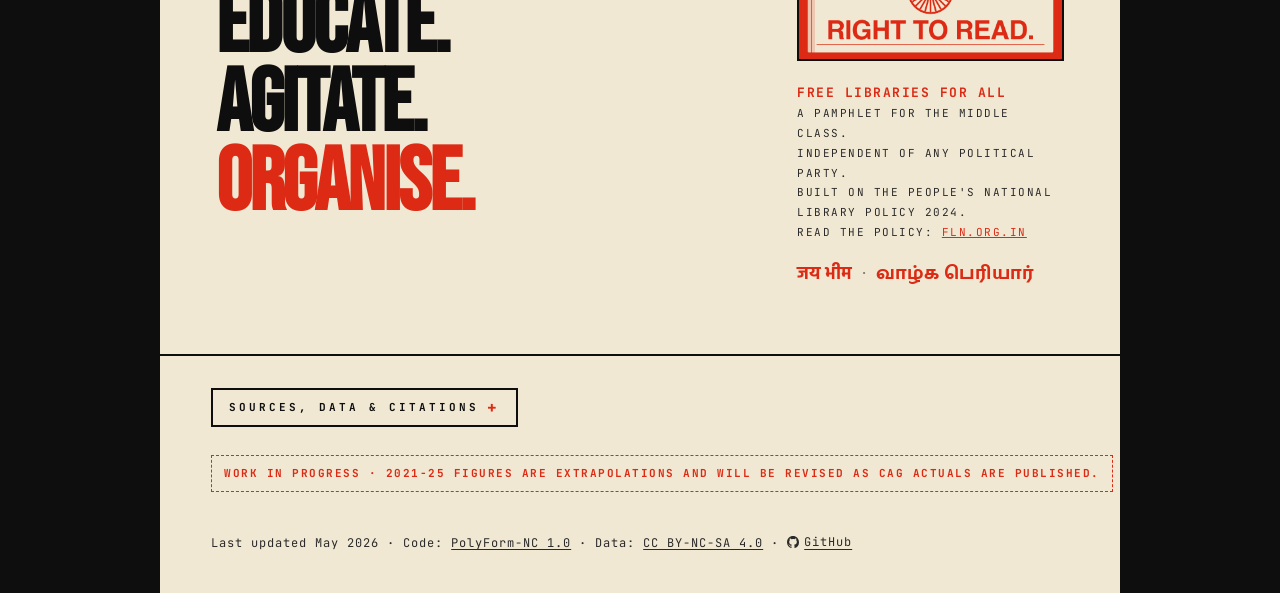
==== commit 157ab16a: "chore: unify footer across pages; switch license to PolyForm-NC LICENSE, README: - LICENSE swapped G" ====
--- a/data/index.html
+++ b/data/index.html
@@ -39,7 +39,7 @@
 <link rel="preconnect" href="https://fonts.gstatic.com" crossorigin />
 <link href="https://fonts.googleapis.com/css2?family=Bebas+Neue&family=Oswald:wght@600;700;900&family=Roboto+Slab:wght@400;500;700;900&family=Inter+Tight:wght@400;500;600;700&family=JetBrains+Mono:wght@400;500;700&family=Hind:wght@400;500;600;700&family=Hind+Madurai:wght@400;500;600;700&family=Hind+Siliguri:wght@400;500;600;700&family=Tiro+Devanagari+Hindi:ital@0;1&family=Noto+Serif+Tamil:wght@400;600;700&family=Noto+Serif+Bengali:wght@400;600;700&display=swap" rel="stylesheet" />
 
-<link rel="stylesheet" href="../assets/styles.css?v=36">
+<link rel="stylesheet" href="../assets/styles.css?v=43">
 </head>
 <body>
 
@@ -149,22 +149,18 @@
   <!-- Library game and diversion game both moved to homepage. -->
 
 
-  <!-- PARKED: Parliament 2025 section. Un-comment to restore. PARLIAMENT const + render
-       guard remain in data.js / main.js, so this can come back without code changes.
   <section class="section ink" id="parliament">
     <div class="grain soft"></div>
     <div class="stack">
-      <div class="eyebrow">Parliament · July–August 2025</div>
-      <h2>WHAT MPs ARE FINALLY <span class="red">ASKING.</span></h2>
-      <p class="lede">For the first time in nearly a decade, MPs from MP, Bihar and Rajya Sabha probed the library question across one budget session. The numbers tabled in their replies, never before disclosed, are below.</p>
+      <div class="eyebrow">Parliament · library questions</div>
+      <h2>WHAT MPs ASK WHEN THEY <span class="red">ASK ABOUT LIBRARIES.</span></h2>
+      <p class="lede">A local crawler now tracks Lok Sabha and Rajya Sabha questions on public libraries, RRRLF, the National Mission on Libraries, Library Acts, digital libraries, school and university libraries, reading rooms, and access. The cards below are generated from the local Parliament corpus.</p>
       <div class="parl-grid" id="parl-grid"></div>
-      <div class="section-source-note">
-        Sources: Lok Sabha Q.2365 (04.08.2025); Q.120 Starred (28.07.2025); Q.4081 (18.08.2025); Rajya Sabha Q.1316 (31.07.2025).<br>
-        Tabled by: Bharadwaj, Sharma, Thakur (LS), Dr. V. Sivadasan (RS).
-      </div>
-    </div>
-  </section>
-  -->
+      <div class="parl-tags" id="parl-tags" aria-label="Top Parliament library topics"></div>
+      <div class="parl-questions" id="parl-questions"></div>
+      <div class="section-source-note" id="parl-source-note"></div>
+    </div>
+  </section>
 
 
   <!-- 3.5 · WORLD COMPARISON — India next to the rich-world peers -->
@@ -271,7 +267,8 @@
   </section>
 
   <!-- FOOTER -->
-  <footer class="footer">
+  <!-- Closing CTA + masthead — content section, not part of the unified footer -->
+  <section class="closing-section">
     <div class="footer-grid">
       <div>
         <h3>EDUCATE.<br>AGITATE.<br><span class="red">ORGANISE.</span></h3>
@@ -291,8 +288,13 @@
           <span class="ta" lang="ta">வாழ்க பெரியார்</span>
         </div>
       </div>
-      <div class="footer-sources">
-        <h3 class="bib-head">Data Sources</h3>
+    </div>
+  </section>
+
+  <!-- Unified footer — identical on every page of the site -->
+  <footer class="page-footer">
+    <details class="bib-collapse">
+      <summary class="bib-head">Sources, data &amp; citations</summary>
         <ul class="bib-list">
           <li>
             <span class="bib-label">Per-capita library expenditure</span>
@@ -359,19 +361,34 @@
             <span class="bib-cite">People's National Library Policy 2024 (Free Libraries Network, <a href="https://www.fln.org.in" target="_blank" rel="noopener">fln.org.in</a>).</span>
           </li>
         </ul>
-        <div class="bib-notes">
-          <span class="bib-label">Notes on the data</span>
-          Census 2011 population basis used for per-capita calculations in source data. West Bengal 2019-20 (₹0.46) reflects reporting irregularity. Tripura 2020-21 (₹0.07) requires further investigation. Many of the quantitative ratios are advocacy-grade approximations rounded to the nearest order of magnitude; methodological exactness varies. Where multiple figures exist, the most recent CAG-verified or peak-year value has been used.
-        </div>
-      </div>
+      <div class="bib-notes">
+        <span class="bib-label">Notes on the data</span>
+        Census 2011 population basis used for per-capita calculations in source data. West Bengal 2019-20 (₹0.46) reflects reporting irregularity. Tripura 2020-21 (₹0.07) requires further investigation. Many of the quantitative ratios are advocacy-grade approximations rounded to the nearest order of magnitude; methodological exactness varies. Where multiple figures exist, the most recent CAG-verified or peak-year value has been used.
+      </div>
+    </details>
+    <div class="wip-notice">
+      Work in progress · 2021-25 figures are extrapolations and will be revised as CAG actuals are published.
+    </div>
+    <div class="colophon-line">
+      Last updated May 2026 ·
+      Code: <a href="https://polyformproject.org/licenses/noncommercial/1.0.0/">PolyForm-NC 1.0</a> ·
+      Data: <a href="https://creativecommons.org/licenses/by-nc-sa/4.0/">CC BY-NC-SA 4.0</a> ·
+      <a class="github-link" href="https://github.com/CommonerLLP/theright2read" target="_blank" rel="noopener" aria-label="GitHub repository: CommonerLLP/theright2read" title="CommonerLLP/theright2read">
+        <svg class="github-icon" viewBox="0 0 16 16" aria-hidden="true" focusable="false">
+          <title>GitHub</title>
+          <path d="M8 0C3.58 0 0 3.67 0 8.2c0 3.62 2.29 6.69 5.47 7.77.4.08.55-.18.55-.4 0-.19-.01-.84-.01-1.53-2.01.38-2.53-.5-2.69-.96-.09-.24-.48-.96-.82-1.16-.28-.16-.68-.56-.01-.57.63-.01 1.08.59 1.23.83.72 1.24 1.87.89 2.33.68.07-.53.28-.89.51-1.09-1.78-.21-3.64-.91-3.64-4.04 0-.89.31-1.62.82-2.19-.08-.21-.36-1.04.08-2.16 0 0 .67-.22 2.2.84A7.4 7.4 0 0 1 8 3.95c.68 0 1.36.09 2 .28 1.53-1.06 2.2-.84 2.2-.84.44 1.12.16 1.95.08 2.16.51.57.82 1.3.82 2.19 0 3.14-1.87 3.83-3.65 4.04.29.25.54.76.54 1.54 0 1.11-.01 2-.01 2.27 0 .22.15.48.55.4A8.09 8.09 0 0 0 16 8.2C16 3.67 12.42 0 8 0Z" />
+        </svg>
+        <span>GitHub</span>
+      </a>
     </div>
   </footer>
 
 </main>
 
-<script src="../assets/data.js?v=36"></script>
-<script src="../assets/helpers.js?v=36"></script>
-<script src="../assets/games.js?v=36"></script>
-<script src="../assets/main.js?v=36"></script>
+<script src="../assets/data.js?v=43"></script>
+<script src="../assets/parliament_libraries.js?v=43"></script>
+<script src="../assets/helpers.js?v=43"></script>
+<script src="../assets/games.js?v=43"></script>
+<script src="../assets/main.js?v=43"></script>
 </body>
 </html>
--- a/assets/styles.css
+++ b/assets/styles.css
@@ -18,6 +18,8 @@
     --red: #dc2a14;
     --red-deep: #a31e0e;
     --blue: #1936a8;
+    --green: #16a34a;       /* correct-answer signal, readable on --ink (AA) */
+    --green-deep: #15803d;
 
     --f-display: 'Bebas Neue', 'Oswald', 'Anton', Impact, sans-serif;
     --f-slab: 'Roboto Slab', 'Bree Serif', 'Rockwell', serif;
@@ -31,6 +33,27 @@
        a mono uppercase label appears (eyebrows, tags, stat labels). Numeric
        scale ticks (.calc-marks) and footnotes use looser spacing on purpose. */
     --ls-eyebrow: 3px;
+
+    /* Spacing scale — 4px base grid. Use these for padding, margin, gap,
+       and positional offsets. Do NOT introduce raw px for spacing.
+       Rationale and audit trail: memory/design_journal.md (Tech), audit
+       2026-05-02. The implicit 4px grid was already present in the file
+       (top px values: 4, 8, 12, 16, 20, 24, 28, 32, 56) — these tokens
+       just name it. Font sizes / clamp() / borders are NOT in this scale
+       (different system). */
+    --space-1:  4px;
+    --space-2:  8px;
+    --space-3:  12px;
+    --space-4:  16px;
+    --space-5:  20px;
+    --space-6:  24px;
+    --space-7:  28px;
+    --space-8:  32px;
+    --space-10: 40px;
+    --space-12: 56px;
+    --space-14: 64px;
+    --space-16: 80px;
+    --space-20: 96px;
   }
   *, *::before, *::after { box-sizing: border-box; }
   html, body { margin: 0; padding: 0; }
@@ -53,18 +76,18 @@
   button { font-family: inherit; }
   a { color: inherit; }
 
-  .pamphlet { width: 100%; max-width: 1280px; margin: 0 auto; background: var(--cream); color: var(--ink); }
+  .pamphlet { width: 100%; max-width: 960px; margin: 0 auto; background: var(--cream); color: var(--ink); }
 
 
   /* Skip link — visible only on focus, top-left */
   .skip-link {
-    position: absolute; top: -100px; left: 8px; z-index: 1000;
+    position: absolute; top: -100px; left: var(--space-2); z-index: 1000;
     background: var(--ink); color: var(--cream);
-    padding: 12px 18px; font-family: var(--f-mono); font-size: 12px;
+    padding: var(--space-3) 18px; font-family: var(--f-mono); font-size: 12px;
     letter-spacing: 2px; text-transform: uppercase; text-decoration: none;
     border: 2px solid var(--red);
   }
-  .skip-link:focus { top: 8px; outline: 2px solid var(--red); outline-offset: 2px; }
+  .skip-link:focus { top: var(--space-2); outline: 2px solid var(--red); outline-offset: 2px; }
 
   .grain {
     position: absolute; inset: 0; pointer-events: none;
@@ -77,8 +100,8 @@
 
   /* STRIP */
   .strip {
-    background: var(--ink); color: var(--cream); padding: 10px 56px;
-    display: flex; justify-content: space-between; gap: 16px;
+    background: var(--ink); color: var(--cream); padding: 10px var(--space-12);
+    display: flex; justify-content: space-between; gap: var(--space-4);
     font-family: var(--f-mono); font-size: 11px; letter-spacing: var(--ls-eyebrow);
     text-transform: uppercase; border-bottom: 4px solid var(--red);
     flex-wrap: wrap;
@@ -107,7 +130,7 @@
   }
   .actbar a {
     display: block; width: 100%;
-    padding: 16px 24px; min-height: 56px;
+    padding: var(--space-4) var(--space-6); min-height: 56px;
     color: var(--cream); text-decoration: none;
     font-family: var(--f-display); font-size: 24px; font-weight: 900;
     letter-spacing: 0.5px; text-transform: uppercase;
@@ -121,13 +144,13 @@
     outline: 3px solid var(--cream); outline-offset: -6px;
   }
   .actbar .bang { color: var(--cream); margin-right: 6px; }
-  .actbar .arrow { display: inline-block; margin-left: 8px; transition: transform 0.15s; }
+  .actbar .arrow { display: inline-block; margin-left: var(--space-2); transition: transform 0.15s; }
   .actbar a:hover .arrow { transform: translateX(4px); }
   @media (prefers-reduced-motion: reduce) {
     .actbar { transition: none; }
   }
   @media (max-width: 700px) {
-    .actbar a { font-size: 18px; padding: 14px 16px; }
+    .actbar a { font-size: 18px; padding: 14px var(--space-4); }
   }
   /* Section dividers: 4px on most, 8px reserved for the closing red declaration */
   .strip .accent { color: var(--red); }
@@ -219,8 +242,8 @@
      suffix (slab body). Sits above the H1 and earns its own visual
      weight. The H1 question that follows answers it. */
   .hero-fact {
-    margin: 0 0 28px;
-    padding: 0 0 0 20px;
+    margin: 0 0 var(--space-7);
+    padding: 0 0 0 var(--space-5);
     border-left: 4px solid var(--red);
     max-width: min(60ch, 100%);
   }
@@ -243,7 +266,7 @@
     font-variant-numeric: tabular-nums;
   }
   .hero-fact-suffix {
-    margin-top: 8px;
+    margin-top: var(--space-2);
     font-family: var(--f-slab);
     font-size: clamp(15px, 1.4vw, 22px);
     line-height: 1.35;
@@ -272,11 +295,11 @@
   }
   .red, h1 .red, h2 .red, h3 .red { color: var(--red); }
   .hero-deva {
-    margin-top: 24px; font-family: var(--f-deva); font-size: 56px;
+    margin-top: var(--space-6); font-family: var(--f-deva); font-size: 56px;
     font-weight: 700; color: var(--ink); line-height: 1; letter-spacing: -1px;
   }
   .hero-sub {
-    margin-top: 28px;
+    margin-top: var(--space-7);
     font-family: var(--f-slab); font-size: 38px; font-weight: 600;
     letter-spacing: -0.4px; line-height: 1.25; color: var(--ink);
     font-style: italic; text-wrap: balance;
@@ -290,7 +313,7 @@
     font-size: clamp(18px, 2.2vw, 32px);
     line-height: 1.4;
     color: var(--ink);
-    margin: 32px 0 0;
+    margin: var(--space-8) 0 0;
     font-weight: 500;
     max-width: min(80ch, 100%);
   }
@@ -304,7 +327,7 @@
   }
   .hero-lede .lede-opener .red { color: var(--red); font-weight: 700; }
   @media (max-width: 700px) {
-    .hero-lede { margin-top: 24px; }
+    .hero-lede { margin-top: var(--space-6); }
   }
 
   /* em/strong styling inside .lede paragraphs (used by closing Ambedkar section) */
@@ -319,11 +342,11 @@
 
   /* MANIFESTO STRIP */
   .manifesto {
-    margin-top: 56px; display: flex;
+    margin-top: var(--space-12); display: flex;
     border-top: 4px solid var(--ink); border-bottom: 4px solid var(--ink);
   }
   .manifesto > div {
-    flex: 1; padding: 20px 16px; color: var(--cream);
+    flex: 1; padding: var(--space-5) var(--space-4); color: var(--cream);
     font-family: var(--f-display); font-size: 56px; font-weight: 900;
     letter-spacing: -1px; text-align: center; border-right: 2px solid var(--cream);
   }
@@ -334,7 +357,7 @@
   /* SECTION COMMONS */
   .eyebrow {
     font-family: var(--f-mono); font-size: 12px; letter-spacing: var(--ls-eyebrow);
-    color: var(--red); text-transform: uppercase; margin-bottom: 16px;
+    color: var(--red); text-transform: uppercase; margin-bottom: var(--space-4);
   }
   /* Decorative `//` flourishes — visual cue, hidden from screen readers
      because CSS-generated content is not part of the accessibility tree
@@ -347,7 +370,7 @@
   .cta-howto-tag::before {
     content: "// ";
   }
-  .section { padding: 80px 56px; position: relative; }
+  .section { padding: var(--space-16) var(--space-12); position: relative; }
   .section.cream { background: var(--cream); border-bottom: 4px solid var(--ink); }
   .section.ink   { background: var(--ink); color: var(--cream); border-bottom: 4px solid var(--red); }
   .section.red   { background: var(--red); color: var(--cream); border-bottom: 4px solid var(--ink); }
@@ -383,7 +406,7 @@
   .section.ink h2, .section.red h2 { color: var(--cream); }
   .section .lede {
     font-family: var(--f-slab); font-size: clamp(17px, 1.6vw, 28px); line-height: 1.45;
-    margin-top: 24px;
+    margin-top: var(--space-6);
     /* Anti-wonky cap for huge monitors: never wider than ~80 chars
        per line. Sections still full-bleed bg, just text stays readable. */
     max-width: min(100ch, 100%);
@@ -393,32 +416,32 @@
 
   /* NUMBERS */
   .numbers { background: var(--cream); border-bottom: 4px solid var(--ink); }
-  .numbers-head { padding: 56px 56px 24px; }
+  .numbers-head { padding: var(--space-12) var(--space-12) var(--space-6); }
   .numbers-head h2 {
     font-family: var(--f-display); font-size: clamp(48px, 10vw, 120px); font-weight: 900;
     letter-spacing: -3px; line-height: 0.9; margin: 0; color: var(--ink);
     text-transform: uppercase;
   }
-  .numbers-head .deva { font-family: var(--f-deva); font-size: 24px; color: var(--ink-soft); margin-top: 12px; font-weight: 600; }
+  .numbers-head .deva { font-family: var(--f-deva); font-size: 24px; color: var(--ink-soft); margin-top: var(--space-3); font-weight: 600; }
   .stats { display: grid; grid-template-columns: 1fr 1fr 1fr; border-top: 4px solid var(--ink); border-bottom: 4px solid var(--ink); }
   .stat { padding: 36px; border-right: 4px solid var(--ink); position: relative; }
   .stat:last-child { border-right: none; }
-  .stat .label { font-family: var(--f-mono); font-size: 11px; letter-spacing: var(--ls-eyebrow); color: var(--ink-soft); text-transform: uppercase; margin-bottom: 8px; }
-  .stat .deva { font-family: var(--f-deva); font-size: 16px; color: var(--ink-soft); margin-bottom: 16px; }
+  .stat .label { font-family: var(--f-mono); font-size: 11px; letter-spacing: var(--ls-eyebrow); color: var(--ink-soft); text-transform: uppercase; margin-bottom: var(--space-2); }
+  .stat .deva { font-family: var(--f-deva); font-size: 16px; color: var(--ink-soft); margin-bottom: var(--space-4); }
   .stat .value { font-family: var(--f-display); font-weight: 900; font-size: 110px; line-height: 0.9; letter-spacing: -3px; font-variant-numeric: tabular-nums; }
-  .stat .sub { margin-top: 16px; font-family: var(--f-slab); font-size: clamp(15px, 1.1vw, 20px); line-height: 1.4; color: var(--ink-soft); }
+  .stat .sub { margin-top: var(--space-4); font-family: var(--f-slab); font-size: clamp(15px, 1.1vw, 20px); line-height: 1.4; color: var(--ink-soft); }
   .stat.deep { background: var(--cream-deep); }
   .stat.dark { background: var(--ink); color: var(--cream); }
   .stat.dark .label { color: var(--cream); }
   .stat.dark .value { color: var(--red); font-size: 100px; letter-spacing: -2px; }
-  .stat.dark .value-sub { font-family: var(--f-slab); font-size: 15px; color: var(--cream); margin-top: 8px; opacity: 0.85; }
-  .stat.dark .footnote { margin-top: 24px; font-family: var(--f-mono); font-size: 11px; letter-spacing: 1px; color: var(--cream-deep); text-transform: uppercase; }
+  .stat.dark .value-sub { font-family: var(--f-slab); font-size: 15px; color: var(--cream); margin-top: var(--space-2); opacity: 0.85; }
+  .stat.dark .footnote { margin-top: var(--space-6); font-family: var(--f-mono); font-size: 11px; letter-spacing: 1px; color: var(--cream-deep); text-transform: uppercase; }
 
   /* WORLD COMPARISON ROWS */
-  .world-rows { margin-top: 40px; display: flex; flex-direction: column; gap: 8px; }
+  .world-rows { margin-top: var(--space-10); display: flex; flex-direction: column; gap: var(--space-2); }
   .world-row {
     display: grid; grid-template-columns: 200px 1fr 140px;
-    align-items: center; gap: 20px;
+    align-items: center; gap: var(--space-5);
     padding: 14px 0; border-bottom: 1px solid var(--ink);
   }
   .world-name { font-family: var(--f-display); font-size: 28px; font-weight: 900; letter-spacing: -0.5px; text-transform: uppercase; color: var(--ink); }
@@ -430,7 +453,7 @@
   .world-row.india .world-amount { color: var(--red); }
 
   /* STATE PICKER (interactive Report Card on /data/) */
-  .picker-wrap { margin: 32px 0 40px; max-width: 540px; }
+  .picker-wrap { margin: var(--space-8) 0 var(--space-10); max-width: 540px; }
   .picker-label {
     display: block; font-family: var(--f-mono); font-size: 12px;
     letter-spacing: var(--ls-eyebrow); text-transform: uppercase; color: var(--ink);
@@ -439,7 +462,7 @@
   /* Decorative `//` flourish, hidden from screen readers. */
   .picker-label::before { content: "// "; }
   .picker-select {
-    width: 100%; padding: 18px 20px; min-height: 56px;
+    width: 100%; padding: 18px var(--space-5); min-height: 56px;
     background: var(--cream); color: var(--ink);
     border: 4px solid var(--ink);
     font-family: var(--f-display); font-size: 28px; font-weight: 900;
@@ -455,21 +478,21 @@
   .picker-select:focus { outline: 4px solid var(--red); outline-offset: -2px; }
 
   .report-result {
-    margin-top: 16px; max-width: 880px;
+    margin-top: var(--space-4); max-width: 880px;
     background: var(--cream); border: 4px solid var(--ink);
   }
   .report-result[hidden] { display: none; }
   .result-head {
     display: grid; grid-template-columns: 1fr auto;
-    align-items: end; gap: 24px;
-    padding: 28px 32px 24px;
+    align-items: end; gap: var(--space-6);
+    padding: var(--space-7) var(--space-8) var(--space-6);
     border-bottom: 2px solid var(--ink);
     background: var(--ink); color: var(--cream);
   }
   .result-eyebrow {
     font-family: var(--f-mono); font-size: 11px; letter-spacing: var(--ls-eyebrow);
     text-transform: uppercase; color: var(--cream-deep); font-weight: 700;
-    margin-bottom: 8px;
+    margin-bottom: var(--space-2);
   }
   .result-state {
     font-family: var(--f-display); font-size: 56px; font-weight: 900;
@@ -483,10 +506,10 @@
     color: var(--red); font-variant-numeric: tabular-nums;
   }
   .result-grade.fail { color: var(--red); }
-  .result-rows { padding: 8px 32px; }
+  .result-rows { padding: var(--space-2) var(--space-8); }
   .result-row {
     display: grid; grid-template-columns: 1fr auto auto;
-    gap: 20px; align-items: baseline;
+    gap: var(--space-5); align-items: baseline;
     padding: 18px 0; border-bottom: 2px solid var(--ink);
   }
   .result-row:last-child { border-bottom: none; }
@@ -496,7 +519,7 @@
   }
   .result-detail {
     font-family: var(--f-slab); font-size: 14px; color: var(--ink-soft);
-    margin-top: 4px; line-height: 1.4; max-width: 480px;
+    margin-top: var(--space-1); line-height: 1.4; max-width: 480px;
   }
   .result-score {
     font-family: var(--f-display); font-weight: 900; font-size: 32px;
@@ -508,66 +531,66 @@
     letter-spacing: 1px; font-weight: 700;
   }
   .result-total {
-    padding: 24px 32px; border-top: 4px solid var(--ink);
+    padding: var(--space-6) var(--space-8); border-top: 4px solid var(--ink);
     background: var(--cream-deep);
     font-family: var(--f-display); font-size: 28px; font-weight: 900;
     color: var(--ink); letter-spacing: -0.5px; text-transform: uppercase;
-    display: flex; justify-content: space-between; align-items: baseline; gap: 16px;
+    display: flex; justify-content: space-between; align-items: baseline; gap: var(--space-4);
     flex-wrap: wrap;
   }
   .result-total .num { color: var(--red); font-size: 40px; }
   .result-meaning {
-    padding: 20px 32px 28px;
+    padding: var(--space-5) var(--space-8) var(--space-7);
     font-family: var(--f-slab); font-size: 16px; line-height: 1.5;
     color: var(--ink-soft);
     border-top: 2px solid var(--ink);
   }
   .result-meaning strong { color: var(--ink); font-weight: 700; }
   @media (max-width: 700px) {
-    .picker-select { font-size: 22px; padding: 16px 18px; }
-    .result-head { grid-template-columns: 1fr; padding: 20px; }
+    .picker-select { font-size: 22px; padding: var(--space-4) 18px; }
+    .result-head { grid-template-columns: 1fr; padding: var(--space-5); }
     .result-state { font-size: 36px; }
     .result-grade { font-size: 100px; letter-spacing: -4px; text-align: left; }
     .result-grade-block { text-align: left; }
-    .result-rows { padding: 0 20px; }
+    .result-rows { padding: 0 var(--space-5); }
     .result-row { grid-template-columns: 1fr auto; }
-    .result-total { padding: 20px; font-size: 22px; }
+    .result-total { padding: var(--space-5); font-size: 22px; }
     .result-total .num { font-size: 32px; }
-    .result-meaning { padding: 16px 20px 24px; font-size: 14px; }
+    .result-meaning { padding: var(--space-4) var(--space-5) var(--space-6); font-size: 14px; }
   }
 
   /* CALCULATOR */
-  .calc { background: var(--red); color: var(--cream); padding: 80px 56px; position: relative; border-bottom: 4px solid var(--ink); }
+  .calc { background: var(--red); color: var(--cream); padding: var(--space-16) var(--space-12); position: relative; border-bottom: 4px solid var(--ink); }
   .calc-inner { position: relative; z-index: 1; }
-  .calc-tagrow { display: flex; justify-content: space-between; align-items: baseline; margin-bottom: 20px; flex-wrap: wrap; gap: 8px; }
+  .calc-tagrow { display: flex; justify-content: space-between; align-items: baseline; margin-bottom: var(--space-5); flex-wrap: wrap; gap: var(--space-2); }
   .calc-tag { font-family: var(--f-mono); font-size: 18px; font-weight: 700; letter-spacing: 3px; text-transform: uppercase; color: var(--cream); }
   .calc h2 { font-family: var(--f-display); font-size: clamp(48px, 10vw, 130px); font-weight: 900; line-height: 0.9; letter-spacing: -3px; margin: 0; color: var(--cream); text-transform: uppercase; text-wrap: balance; }
-  .calc-grid { margin-top: 56px; display: grid; grid-template-columns: 1fr 1fr; gap: 56px; align-items: start; }
+  .calc-grid { margin-top: var(--space-12); display: grid; grid-template-columns: 1fr 1fr; gap: var(--space-12); align-items: start; }
   .calc-label { font-family: var(--f-mono); font-size: 18px; font-weight: 700; letter-spacing: var(--ls-eyebrow); color: var(--cream); text-transform: uppercase; }
-  .calc-input-row { display: flex; align-items: baseline; gap: 12px; margin-top: 12px; border-bottom: 4px solid var(--cream); padding-bottom: 8px; }
+  .calc-input-row { display: flex; align-items: baseline; gap: var(--space-3); margin-top: var(--space-3); border-bottom: 4px solid var(--cream); padding-bottom: var(--space-2); }
   .calc-rupee { font-family: var(--f-display); font-size: 96px; font-weight: 900; color: var(--cream); }
   #income-input { flex: 1; min-width: 0; border: none; background: transparent; outline: none; font-family: var(--f-display); font-size: 96px; font-weight: 900; color: var(--cream); letter-spacing: -2px; font-variant-numeric: tabular-nums; width: 100%; }
-  #income-range { width: 100%; margin-top: 24px; height: 6px; accent-color: var(--ink); }
-  .calc-marks { display: flex; justify-content: space-between; font-family: var(--f-mono); font-size: 16px; font-weight: 700; color: var(--cream); letter-spacing: 1.5px; margin-top: 4px; }
-  .calc-help { font-family: var(--f-slab); font-size: clamp(16px, 1.3vw, 22px); color: var(--cream); margin-top: 24px; line-height: 1.45; max-width: min(100ch, 100%); }
-  .verdict { background: var(--ink); color: var(--cream); padding: 40px; }
-  .verdict-tag { font-family: var(--f-mono); font-size: 16px; font-weight: 700; letter-spacing: var(--ls-eyebrow); color: var(--red); text-transform: uppercase; margin-bottom: 20px; }
+  #income-range { width: 100%; margin-top: var(--space-6); height: 6px; accent-color: var(--ink); }
+  .calc-marks { display: flex; justify-content: space-between; font-family: var(--f-mono); font-size: 16px; font-weight: 700; color: var(--cream); letter-spacing: 1.5px; margin-top: var(--space-1); }
+  .calc-help { font-family: var(--f-slab); font-size: clamp(16px, 1.3vw, 22px); color: var(--cream); margin-top: var(--space-6); line-height: 1.45; max-width: min(100ch, 100%); }
+  .verdict { background: var(--ink); color: var(--cream); padding: var(--space-10); }
+  .verdict-tag { font-family: var(--f-mono); font-size: 16px; font-weight: 700; letter-spacing: var(--ls-eyebrow); color: var(--red); text-transform: uppercase; margin-bottom: var(--space-5); }
   .verdict-line { font-family: var(--f-slab); font-size: clamp(18px, 1.5vw, 26px); line-height: 1.35; color: var(--cream); font-weight: 500; }
-  .verdict-line + .verdict-line { margin-top: 8px; }
+  .verdict-line + .verdict-line { margin-top: var(--space-2); }
   .verdict-line .red { color: var(--red); }
-  .verdict-ratio { font-family: var(--f-display); font-size: 84px; font-weight: 900; color: var(--red); line-height: 1; letter-spacing: -2px; font-variant-numeric: tabular-nums; margin-top: 4px; }
-  .verdict-tail { font-family: var(--f-slab); font-size: clamp(15px, 1.2vw, 20px); color: var(--cream); line-height: 1.45; margin: 24px 0 0; }
+  .verdict-ratio { font-family: var(--f-display); font-size: 84px; font-weight: 900; color: var(--red); line-height: 1; letter-spacing: -2px; font-variant-numeric: tabular-nums; margin-top: var(--space-1); }
+  .verdict-tail { font-family: var(--f-slab); font-size: clamp(15px, 1.2vw, 20px); color: var(--cream); line-height: 1.45; margin: var(--space-6) 0 0; }
   .verdict-tail strong { color: var(--red); font-weight: 700; }
 
   /* Tax allocation breakdown — inside .verdict */
   .alloc-grid {
-    margin-top: 28px; padding: 16px 0;
+    margin-top: var(--space-7); padding: var(--space-4) 0;
     border-top: 2px solid var(--cream);
     border-bottom: 2px solid var(--cream);
   }
   .alloc-row {
     display: grid; grid-template-columns: 1fr auto;
-    gap: 16px; align-items: baseline;
+    gap: var(--space-4); align-items: baseline;
     padding: 14px 0;
     border-bottom: 1px dashed rgba(241,232,211,0.25);
   }
@@ -593,12 +616,12 @@
      Lives directly under "THE SHAPE OF NEGLECT" as the visual punch
      of the numbers section. The "Not even contempt" cell flips to ink
      for the punchline contrast. */
-  .buys { padding: 32px; background: var(--red); color: var(--cream); border: 4px solid var(--ink); }
-  .numbers > .buys { margin: 8px 56px 56px; }
-  .calc .buys { margin-top: 56px; }
+  .buys { padding: var(--space-8); background: var(--red); color: var(--cream); border: 4px solid var(--ink); }
+  .numbers > .buys { margin: var(--space-2) var(--space-12) var(--space-12); }
+  .calc .buys { margin-top: var(--space-12); }
   .buys h3 { font-family: var(--f-display); font-size: clamp(28px, 5vw, 64px); font-weight: 900; letter-spacing: -1.5px; color: var(--cream); text-transform: uppercase; line-height: 0.95; margin: 0; }
-  .buys-grid { margin-top: 24px; display: grid; grid-template-columns: 1fr 1fr 1fr; border-top: 2px solid var(--ink); border-left: 2px solid var(--ink); }
-  .buys-grid > div { padding: 24px; border-right: 2px solid var(--ink); border-bottom: 2px solid var(--ink); font-family: var(--f-display); font-weight: 900; font-size: 32px; letter-spacing: -0.5px; text-transform: uppercase; color: var(--cream); }
+  .buys-grid { margin-top: var(--space-6); display: grid; grid-template-columns: 1fr 1fr 1fr; border-top: 2px solid var(--ink); border-left: 2px solid var(--ink); }
+  .buys-grid > div { padding: var(--space-6); border-right: 2px solid var(--ink); border-bottom: 2px solid var(--ink); font-family: var(--f-display); font-weight: 900; font-size: 32px; letter-spacing: -0.5px; text-transform: uppercase; color: var(--cream); }
   /* Emoji icons sit above the text for poster-card prominence on mobile.
      `data-icon` attribute drives this — easy to swap for custom SVG later. */
   .buys-grid > div[data-icon]::before {
@@ -617,8 +640,8 @@
   .closer-eq {
     margin-top: 48px;
     display: grid; grid-template-columns: 1fr auto 1fr;
-    gap: 32px; align-items: center;
-    padding: 40px 0;
+    gap: var(--space-8); align-items: center;
+    padding: var(--space-10) 0;
     border-top: 4px solid var(--cream);
     border-bottom: 4px solid var(--cream);
   }
@@ -642,31 +665,31 @@
     text-align: center;
   }
   .closer-punch {
-    margin-top: 32px;
+    margin-top: var(--space-8);
     font-family: var(--f-slab); font-size: clamp(18px, 1.7vw, 30px);
     line-height: 1.45; color: var(--cream); font-weight: 500;
   }
   .closer-punch strong { color: var(--ink); font-weight: 700; }
   @media (max-width: 900px) {
-    .closer-eq { grid-template-columns: 1fr; gap: 16px; padding: 28px 0; }
+    .closer-eq { grid-template-columns: 1fr; gap: var(--space-4); padding: var(--space-7) 0; }
     .closer-value { font-size: 56px; letter-spacing: -1.5px; }
     .closer-vs { font-size: 44px; text-align: left; }
     .closer-punch { font-size: 18px; }
   }
 
   /* DEFINITION + STANDARDS */
-  .def-grid { display: grid; grid-template-columns: 1fr 1fr; gap: 56px; align-items: start; }
+  .def-grid { display: grid; grid-template-columns: 1fr 1fr; gap: var(--space-12); align-items: start; }
   /* Full-width stacked layout for the manifesto + the standards.
      Each section breathes in its own column — no parallel-empty-space. */
   .def-stack { max-width: min(100ch, 100%); }
   .standards-section { border-top: 4px solid var(--ink); }
-  .standards-section #standards { margin-top: 32px; }
+  .standards-section #standards { margin-top: var(--space-8); }
   .def h2,
   .standards-section h2 { font-family: var(--f-display); font-size: clamp(48px, 9vw, 110px); font-weight: 900; line-height: 0.9; letter-spacing: -3px; margin: 0; color: var(--ink); text-transform: uppercase; }
-  .def p { font-family: var(--f-slab); font-size: clamp(18px, 1.6vw, 28px); line-height: 1.4; color: var(--ink); margin-top: 32px; font-weight: 500; max-width: min(100ch, 100%); }
-  .def p + p { margin-top: 16px; }
-  .def-deva { margin-top: 32px; font-family: var(--f-deva); font-size: 24px; color: var(--ink-soft); font-weight: 600; line-height: 1.4; }
-  .standard { display: grid; grid-template-columns: auto 1fr; gap: 20px; padding: 18px 0; border-top: 1px solid var(--ink); align-items: baseline; }
+  .def p { font-family: var(--f-slab); font-size: clamp(18px, 1.6vw, 28px); line-height: 1.4; color: var(--ink); margin-top: var(--space-8); font-weight: 500; max-width: min(100ch, 100%); }
+  .def p + p { margin-top: var(--space-4); }
+  .def-deva { margin-top: var(--space-8); font-family: var(--f-deva); font-size: 24px; color: var(--ink-soft); font-weight: 600; line-height: 1.4; }
+  .standard { display: grid; grid-template-columns: auto 1fr; gap: var(--space-5); padding: 18px 0; border-top: 1px solid var(--ink); align-items: baseline; }
   .standard:first-of-type { border-top-width: 3px; }
   .standard:last-of-type { border-bottom: 2px solid var(--ink); }
   .standard .num { font-family: var(--f-display); font-weight: 900; font-size: 56px; color: var(--red); letter-spacing: -1px; line-height: 0.9; font-variant-numeric: tabular-nums; }
@@ -676,12 +699,12 @@
   /* EXCLUDED */
   .excluded h2 { font-size: clamp(48px, 10vw, 130px); line-height: 0.88; letter-spacing: -4px; }
   .excluded-grid { margin-top: 48px; display: grid; grid-template-columns: repeat(3, 1fr); border-top: 4px solid var(--red); border-left: 2px solid var(--red); }
-  .excluded-card { padding: 32px 24px; border-right: 2px solid var(--red); border-bottom: 2px solid var(--red); color: var(--cream); }
+  .excluded-card { padding: var(--space-8) var(--space-6); border-right: 2px solid var(--red); border-bottom: 2px solid var(--red); color: var(--cream); }
   .excluded-card.first { background: var(--red); }
-  .excluded-card .tag { font-family: var(--f-mono); font-size: 11px; letter-spacing: var(--ls-eyebrow); color: var(--red); text-transform: uppercase; margin-bottom: 12px; }
+  .excluded-card .tag { font-family: var(--f-mono); font-size: 11px; letter-spacing: var(--ls-eyebrow); color: var(--red); text-transform: uppercase; margin-bottom: var(--space-3); }
   .excluded-card.first .tag { color: var(--cream); }
   .excluded-card .name { font-family: var(--f-display); font-weight: 900; font-size: 36px; line-height: 1; letter-spacing: -1px; text-transform: uppercase; text-wrap: balance; }
-  .door { margin-top: 40px; padding: 24px; background: var(--red); color: var(--cream); font-family: var(--f-display); font-size: 56px; font-weight: 900; letter-spacing: -1.5px; line-height: 1; text-transform: uppercase; text-align: center; text-wrap: balance; }
+  .door { margin-top: var(--space-10); padding: var(--space-6); background: var(--red); color: var(--cream); font-family: var(--f-display); font-size: 56px; font-weight: 900; letter-spacing: -1.5px; line-height: 1; text-transform: uppercase; text-align: center; text-wrap: balance; }
 
   /* MEANWHILE — India vs China comparison */
   .vs-grid {
@@ -694,7 +717,7 @@
     border-bottom: 2px solid var(--cream);
   }
   .vs-head > div {
-    padding: 18px 24px;
+    padding: 18px var(--space-6);
     font-family: var(--f-display); font-size: 56px; font-weight: 900;
     letter-spacing: -1px; text-transform: uppercase; line-height: 1;
   }
@@ -706,14 +729,14 @@
   }
   .vs-row:last-child { border-bottom: none; }
   .vs-row > div {
-    padding: 22px 24px;
+    padding: 22px var(--space-6);
     border-right: 1px solid var(--cream);
     color: var(--cream);
   }
   .vs-row > div:last-child { border-right: none; }
   .vs-label {
     font-family: var(--f-mono); font-size: 11px; letter-spacing: var(--ls-eyebrow);
-    color: var(--cream-deep); text-transform: uppercase; margin-bottom: 8px;
+    color: var(--cream-deep); text-transform: uppercase; margin-bottom: var(--space-2);
   }
   .vs-value {
     font-family: var(--f-display); font-size: 44px; font-weight: 900;
@@ -727,10 +750,10 @@
   .vs-row > div.china { background: rgba(220,42,20,0.15); }
   .vs-note {
     font-family: var(--f-slab); font-size: 14px;
-    color: var(--cream-deep); margin-top: 8px; line-height: 1.5;
+    color: var(--cream-deep); margin-top: var(--space-2); line-height: 1.5;
   }
   .meanwhile-closer {
-    margin-top: 40px; padding: 28px;
+    margin-top: var(--space-10); padding: var(--space-7);
     background: var(--red); color: var(--cream);
     border: 4px solid var(--cream);
   }
@@ -741,15 +764,15 @@
   .meanwhile-closer p strong {
     font-family: var(--f-display); font-weight: 900; font-size: 32px;
     color: var(--cream); letter-spacing: -0.5px; text-transform: uppercase;
-    display: block; margin-top: 16px;
+    display: block; margin-top: var(--space-4);
   }
   .meanwhile-closer .deva {
     font-family: var(--f-deva); font-size: 28px; font-weight: 700;
-    color: var(--cream); margin-top: 16px; line-height: 1.3; opacity: 0.95;
+    color: var(--cream); margin-top: var(--space-4); line-height: 1.3; opacity: 0.95;
   }
   @media (max-width: 900px) {
-    .vs-head > div { font-size: 32px; padding: 12px 14px; }
-    .vs-row > div { padding: 16px 14px; }
+    .vs-head > div { font-size: 32px; padding: var(--space-3) 14px; }
+    .vs-row > div { padding: var(--space-4) 14px; }
     .vs-value { font-size: 28px; }
     .meanwhile-closer p { font-size: 18px; }
     .meanwhile-closer p strong { font-size: 22px; }
@@ -765,12 +788,12 @@
     margin-top: 48px;
     border-top: 4px solid var(--ink);
     border-bottom: 4px solid var(--ink);
-    padding: 8px 0;
+    padding: var(--space-2) 0;
   }
   .budget-bar-row {
     display: grid;
     grid-template-columns: minmax(140px, 1fr) 2.5fr auto;
-    gap: 20px;
+    gap: var(--space-5);
     align-items: center;
     padding: 18px 0;
     border-bottom: 1px solid rgba(26, 26, 26, 0.15);
@@ -805,22 +828,22 @@
   /* Multiplier captions below the chart — three short lines that name
      the ratios in plain language. The chart shows the gap; this names it. */
   .budget-multipliers {
-    margin-top: 28px;
+    margin-top: var(--space-7);
     display: grid; gap: 10px;
     font-family: var(--f-slab); font-size: clamp(14px, 1.2vw, 18px);
     line-height: 1.5; color: var(--ink-soft);
   }
-  .budget-multipliers .bm-row { padding: 4px 0; }
+  .budget-multipliers .bm-row { padding: var(--space-1) 0; }
   .budget-multipliers .bm-tag {
     display: inline-block; font-family: var(--f-mono);
     font-size: 11px; letter-spacing: var(--ls-eyebrow);
     color: var(--red); text-transform: uppercase;
-    margin-right: 8px; font-weight: 700;
+    margin-right: var(--space-2); font-weight: 700;
   }
   .budget-multipliers strong { color: var(--ink); font-weight: 700; }
 
   .budget-closer {
-    margin-top: 40px;
+    margin-top: var(--space-10);
     font-family: var(--f-slab); font-size: clamp(18px, 1.6vw, 28px); line-height: 1.5;
     color: var(--ink-soft); font-weight: 500;
   }
@@ -830,13 +853,13 @@
        full width and the visual disparity is preserved. */
     .budget-bar-row {
       grid-template-columns: 1fr;
-      gap: 8px;
+      gap: var(--space-2);
       padding: 14px 0;
     }
     .budget-bar-track { height: 22px; }
     .budget-bar-amount { font-size: 24px; }
     .budget-bar-name { font-size: 10px; }
-    .budget-multipliers { margin-top: 20px; font-size: 14px; }
+    .budget-multipliers { margin-top: var(--space-5); font-size: 14px; }
     .budget-closer { font-size: 16px; }
   }
 
@@ -849,7 +872,7 @@
      detail panel. Old `.timeline` / `.event` rules retired. */
   .timeline-interactive {
     margin-top: 48px;
-    padding-top: 24px;
+    padding-top: var(--space-6);
     border-top: 4px solid var(--ink);
   }
 
@@ -857,7 +880,7 @@
   .tl-eras {
     position: relative;
     height: 28px;
-    margin-bottom: 4px;
+    margin-bottom: var(--space-1);
   }
   .tl-era {
     position: absolute; top: 0; bottom: 0;
@@ -871,7 +894,7 @@
   .tl-era-rec  { background: rgba(220,42,20,0.10); }
   .tl-era-label {
     display: block;
-    padding: 6px 8px 0;
+    padding: 6px var(--space-2) 0;
     font-family: var(--f-mono);
     font-size: 10px;
     font-weight: 700;
@@ -885,7 +908,7 @@
   .tl-scrubber {
     position: relative;
     height: 72px;
-    margin-bottom: 32px;
+    margin-bottom: var(--space-8);
   }
   .tl-line {
     position: absolute;
@@ -895,7 +918,7 @@
   }
   .tl-dot {
     position: absolute;
-    top: 8px;
+    top: var(--space-2);
     transform: translateX(-50%);
     width: 24px; height: 24px;
     border-radius: 50%;
@@ -906,7 +929,7 @@
     transition: background 0.15s, transform 0.15s, border-color 0.15s;
   }
   .tl-dot:hover, .tl-dot:focus { background: var(--red); border-color: var(--red); transform: translateX(-50%) scale(1.15); }
-  .tl-dot:focus-visible { outline: 3px solid var(--red); outline-offset: 4px; }
+  .tl-dot:focus-visible { outline: 3px solid var(--red); outline-offset: var(--space-1); }
   .tl-dot.active {
     background: var(--red);
     border-color: var(--red);
@@ -939,9 +962,9 @@
   .tl-detail {
     background: var(--cream);
     border: 4px solid var(--ink);
-    padding: 32px;
+    padding: var(--space-8);
     min-height: 380px;
-    margin-bottom: 20px;
+    margin-bottom: var(--space-5);
     user-select: text;
     display: flex;
     flex-direction: column;
@@ -952,9 +975,9 @@
   .tl-meta {
     display: flex;
     align-items: baseline;
-    gap: 16px;
+    gap: var(--space-4);
     flex-wrap: wrap;
-    margin-bottom: 12px;
+    margin-bottom: var(--space-3);
   }
   .tl-year {
     font-family: var(--f-display);
@@ -972,7 +995,7 @@
     letter-spacing: var(--ls-eyebrow);
     text-transform: uppercase;
     color: var(--ink-soft);
-    padding: 4px 10px;
+    padding: var(--space-1) 10px;
     border: 1px solid var(--ink-soft);
   }
   .tl-title {
@@ -983,7 +1006,7 @@
     line-height: 1;
     text-transform: uppercase;
     color: var(--ink);
-    margin: 0 0 16px;
+    margin: 0 0 var(--space-4);
     text-wrap: balance;
   }
   .tl-body {
@@ -1000,7 +1023,7 @@
     display: flex;
     align-items: center;
     justify-content: space-between;
-    gap: 16px;
+    gap: var(--space-4);
     flex-wrap: wrap;
   }
   .tl-prev, .tl-next, .tl-play {
@@ -1012,7 +1035,7 @@
     background: var(--ink);
     color: var(--cream);
     border: 2px solid var(--ink);
-    padding: 12px 18px;
+    padding: var(--space-3) 18px;
     cursor: pointer;
     transition: background 0.15s, color 0.15s, border-color 0.15s;
   }
@@ -1036,15 +1059,15 @@
 
   @media (max-width: 700px) {
     .tl-eras { height: 22px; }
-    .tl-era-label { font-size: 9px; padding: 4px 4px 0; }
-    .tl-scrubber { height: 56px; margin-bottom: 24px; }
+    .tl-era-label { font-size: 9px; padding: var(--space-1) var(--space-1) 0; }
+    .tl-scrubber { height: 56px; margin-bottom: var(--space-6); }
     .tl-line { top: 14px; height: 3px; }
     .tl-dot { width: 18px; height: 18px; top: 6px; border-width: 2px; }
     .tl-dot-year { font-size: 8px; top: 22px; }
-    .tl-detail { padding: 20px; min-height: 340px; }
+    .tl-detail { padding: var(--space-5); min-height: 340px; }
     .tl-title { letter-spacing: -0.5px; }
-    .tl-controls { gap: 8px; }
-    .tl-prev, .tl-next, .tl-play { font-size: 11px; padding: 10px 12px; }
+    .tl-controls { gap: var(--space-2); }
+    .tl-prev, .tl-next, .tl-play { font-size: 11px; padding: 10px var(--space-3); }
   }
 
   /* Print: show timeline as a flat list (drop interactive controls) */
@@ -1054,7 +1077,7 @@
   }
   /* RRRLF — annual bar chart in pamphlet style */
   /* INTERACTIVE GAME — Higher-or-Lower + Statue Test */
-  .game-app { margin-top: 32px; max-width: 1100px; }
+  .game-app { margin-top: var(--space-8); max-width: 1100px; }
   .game-screen { animation: fadeIn 0.3s ease-out; }
   @keyframes fadeIn { from { opacity: 0; transform: translateY(8px); } to { opacity: 1; transform: none; } }
   .game-tag {
@@ -1062,12 +1085,12 @@
     letter-spacing: var(--ls-eyebrow); text-transform: uppercase; color: var(--cream);
     font-weight: 700; opacity: 0.85;
   }
-  .game-intro { padding: 32px 0; max-width: 720px; }
+  .game-intro { padding: var(--space-8) 0; max-width: 720px; }
   .game-intro p {
     font-family: var(--f-slab); font-size: 22px; color: var(--cream);
-    line-height: 1.4; margin: 16px 0 24px; text-wrap: balance;
-  }
-  .game-home-wrap { margin: 0 0 24px; max-width: 520px; }
+    line-height: 1.4; margin: var(--space-4) 0 var(--space-6); text-wrap: balance;
+  }
+  .game-home-wrap { margin: 0 0 var(--space-6); max-width: 520px; }
   .game-home-label {
     display: block; font-family: var(--f-mono); font-size: 12px;
     letter-spacing: var(--ls-eyebrow); text-transform: uppercase; color: var(--cream);
@@ -1084,7 +1107,7 @@
   }
   .game-btn:disabled:hover, .game-btn[disabled]:hover { transform: none; background: var(--ink); color: var(--cream); }
   .game-btn {
-    display: inline-block; padding: 16px 28px; min-height: 52px;
+    display: inline-block; padding: var(--space-4) var(--space-7); min-height: 52px;
     background: transparent; color: var(--cream);
     border: 4px solid var(--cream);
     font-family: var(--f-display); font-size: 18px; font-weight: 900;
@@ -1100,36 +1123,36 @@
     background: var(--cream); color: var(--red);
     transform: translateY(-2px);
   }
-  .game-btn.primary { background: var(--ink); border-color: var(--ink); color: var(--cream); }
+  .game-btn.primary { background: var(--red); border-color: var(--red); color: var(--cream); }
   .game-btn.primary:hover, .game-btn.primary:focus {
-    background: var(--cream); color: var(--ink); border-color: var(--cream);
+    background: var(--cream); color: var(--red); border-color: var(--cream);
   }
   .game-meta {
-    display: flex; justify-content: space-between; gap: 16px;
-    padding: 16px 0; border-bottom: 2px solid var(--cream);
-    margin-bottom: 28px;
+    display: flex; justify-content: space-between; gap: var(--space-4);
+    padding: var(--space-4) 0; border-bottom: 2px solid var(--cream);
+    margin-bottom: var(--space-7);
     font-family: var(--f-mono); font-size: 14px; letter-spacing: 1.5px;
     color: var(--cream); font-weight: 700; flex-wrap: wrap;
   }
   .game-meta .game-tag { margin-right: 6px; }
   .game-meta span:not(.game-tag) {
     font-family: var(--f-display); font-size: 22px; color: var(--ink);
-    font-weight: 900; padding: 0 4px;
+    font-weight: 900; padding: 0 var(--space-1);
   }
   .game-question {
     font-family: var(--f-display); font-size: 40px; font-weight: 900;
     line-height: 1.05; letter-spacing: -1px; color: var(--cream);
     text-transform: uppercase; text-wrap: balance;
-    margin: 16px 0 32px; max-width: 880px;
+    margin: var(--space-4) 0 var(--space-8); max-width: 880px;
   }
   .game-pair {
     display: grid; grid-template-columns: 1fr auto 1fr;
-    gap: 16px; align-items: stretch;
+    gap: var(--space-4); align-items: stretch;
   }
   .game-card {
     background: var(--cream); color: var(--ink);
     border: 4px solid var(--ink);
-    padding: 36px 24px; min-height: 220px;
+    padding: 36px var(--space-6); min-height: 220px;
     display: flex; flex-direction: column; justify-content: space-between;
     cursor: pointer; text-align: left;
     font-family: inherit; transition: transform 0.15s, background 0.15s;
@@ -1138,9 +1161,19 @@
   .game-card:hover .game-card-cta, .game-card:focus .game-card-cta { color: var(--red); }
   .game-card:focus-visible { outline: 3px solid var(--red); outline-offset: 3px; }
   .game-card.disabled { pointer-events: none; opacity: 0.85; }
-  .game-card.correct { background: var(--ink); color: var(--cream); border-color: var(--ink); }
-  .game-card.correct .game-card-cta { color: var(--cream); }
-  .game-card.wrong { background: var(--cream); color: var(--ink); border-color: var(--ink); opacity: 0.55; }
+  /* Answer feedback: green-on-ink for correct, red-on-ink for wrong.
+     Card background stays ink so the colour signal is clean against the
+     section background. */
+  .game-card.correct {
+    background: var(--ink); color: var(--green);
+    border-color: var(--green);
+  }
+  .game-card.correct .game-card-cta { color: var(--green); }
+  .game-card.wrong {
+    background: var(--ink); color: var(--red);
+    border-color: var(--red); opacity: 0.75;
+  }
+  .game-card.wrong .game-card-cta { color: var(--red); }
   .game-card-name {
     font-family: var(--f-display); font-size: 36px; font-weight: 900;
     letter-spacing: -1px; line-height: 0.95; text-transform: uppercase;
@@ -1162,7 +1195,7 @@
   .game-card.your-pick::before {
     content: "YOUR PICK"; position: absolute; top: -4px; right: -4px;
     background: var(--red); color: var(--cream);
-    padding: 6px 12px;
+    padding: 6px var(--space-3);
     font-family: var(--f-mono); font-size: 11px; letter-spacing: 2px;
     font-weight: 700; text-transform: uppercase;
     border: 2px solid var(--ink);
@@ -1174,7 +1207,7 @@
     color: var(--cream); letter-spacing: -1px;
   }
   .game-feedback {
-    margin-top: 24px; padding: 20px 24px;
+    margin-top: var(--space-6); padding: var(--space-5) var(--space-6);
     background: var(--ink); color: var(--cream);
     border: 4px solid var(--ink);
     font-family: var(--f-slab); font-size: 18px; line-height: 1.4;
@@ -1188,12 +1221,12 @@
     font-family: var(--f-display); font-size: 44px; font-weight: 900;
     line-height: 1.1; letter-spacing: -1px; color: var(--cream);
     text-transform: uppercase; text-wrap: balance;
-    margin: 20px 0 32px; max-width: 920px;
+    margin: var(--space-5) 0 var(--space-8); max-width: 920px;
   }
   .statue-q strong { color: var(--red); }
   .statue-input-wrap {
-    display: flex; gap: 16px; align-items: stretch; flex-wrap: wrap;
-    padding: 20px 0;
+    display: flex; gap: var(--space-4); align-items: stretch; flex-wrap: wrap;
+    padding: var(--space-5) 0;
   }
   .statue-label {
     font-family: var(--f-mono); font-size: 12px; letter-spacing: var(--ls-eyebrow);
@@ -1211,7 +1244,7 @@
   #statue-guess:focus { outline: 4px solid var(--ink); outline-offset: -2px; }
   .statue-input-wrap { align-items: center; }
   .statue-reveal {
-    margin-top: 28px; padding: 28px 32px;
+    margin-top: var(--space-7); padding: var(--space-7) var(--space-8);
     background: var(--ink); color: var(--cream);
     border: 4px solid var(--ink);
   }
@@ -1222,31 +1255,31 @@
     font-variant-numeric: tabular-nums;
   }
   .statue-reveal-num .unit {
-    font-size: 32px; color: var(--cream); margin-left: 12px; letter-spacing: 0;
+    font-size: 32px; color: var(--cream); margin-left: var(--space-3); letter-spacing: 0;
   }
   .statue-reveal-text {
     font-family: var(--f-slab); font-size: 20px; line-height: 1.45;
-    color: var(--cream); margin-top: 16px; text-wrap: balance;
+    color: var(--cream); margin-top: var(--space-4); text-wrap: balance;
   }
   .statue-reveal-text strong { color: var(--cream); font-weight: 800; }
-  .statue-reveal-actions { margin-top: 24px; display: flex; gap: 14px; flex-wrap: wrap; }
+  .statue-reveal-actions { margin-top: var(--space-6); display: flex; gap: 14px; flex-wrap: wrap; }
 
   /* End screen */
   .game-final {
     font-family: var(--f-display); font-size: 64px; font-weight: 900;
     line-height: 1; letter-spacing: -2px; color: var(--cream);
     text-transform: uppercase; text-wrap: balance;
-    margin: 16px 0 28px; max-width: 880px;
+    margin: var(--space-4) 0 var(--space-7); max-width: 880px;
   }
   .game-final strong { color: var(--red); }
-  .game-final .num { color: var(--ink); font-size: 88px; }
+  .game-final .num { color: var(--cream); font-size: 88px; }
   .game-end-actions { display: flex; gap: 14px; flex-wrap: wrap; }
 
   @media (max-width: 700px) {
     .game-question, .statue-q { font-size: 28px; }
     .game-pair { grid-template-columns: 1fr; }
-    .game-vs { padding: 8px 0; font-size: 36px; }
-    .game-card { padding: 24px 18px; min-height: 160px; }
+    .game-vs { padding: var(--space-2) 0; font-size: 36px; }
+    .game-card { padding: var(--space-6) 18px; min-height: 160px; }
     .game-card-name { font-size: 26px; }
     .game-card-reveal { font-size: 26px; }
     .statue-reveal-num { font-size: 64px; letter-spacing: -2px; }
@@ -1260,14 +1293,14 @@
     font-family: var(--f-display); font-size: 32px; font-weight: 900;
     line-height: 1.2; letter-spacing: -0.5px; color: var(--cream);
     text-transform: uppercase; text-wrap: balance;
-    margin: 16px 0 28px; max-width: 920px;
+    margin: var(--space-4) 0 var(--space-7); max-width: 920px;
   }
   .dgame-prompt strong { color: var(--red); }
   .dgame-options {
-    display: grid; gap: 12px; max-width: 820px;
+    display: grid; gap: var(--space-3); max-width: 820px;
   }
   .dgame-option {
-    display: flex; gap: 16px; align-items: flex-start;
+    display: flex; gap: var(--space-4); align-items: flex-start;
     padding: 18px 22px; min-height: 64px; width: 100%;
     background: var(--cream); color: var(--ink);
     border: 4px solid var(--cream); cursor: pointer;
@@ -1281,18 +1314,23 @@
   .dgame-option:focus-visible { outline: 3px solid var(--red); outline-offset: 3px; }
   .dgame-option.disabled { pointer-events: none; }
   .dgame-option.correct {
-    background: var(--red); color: var(--cream); border-color: var(--red);
-  }
-  .dgame-option.correct .dgame-cost { color: var(--cream); }
-  .dgame-option.wrong { opacity: 0.55; }
-  .dgame-option.your-pick { outline: 3px dashed var(--ink); outline-offset: -8px; }
+    background: var(--ink); color: var(--green); border-color: var(--green);
+  }
+  .dgame-option.correct .dgame-cost { color: var(--green); }
+  .dgame-option.wrong {
+    background: var(--ink); color: var(--red); border-color: var(--red);
+    opacity: 0.75;
+  }
+  .dgame-option.wrong .dgame-cost { color: var(--red); }
+  .dgame-option.your-pick { outline: 3px dashed var(--cream); outline-offset: -8px; }
   .dgame-marker {
     flex-shrink: 0; width: 28px; height: 28px;
     border: 3px solid currentColor;
     background: transparent;
     margin-top: 2px;
   }
-  .dgame-option.correct .dgame-marker { background: var(--cream); border-color: var(--cream); }
+  .dgame-option.correct .dgame-marker { background: var(--green); border-color: var(--green); }
+  .dgame-option.wrong .dgame-marker { background: var(--red); border-color: var(--red); }
   .dgame-text {
     flex: 1; min-width: 0;
     font-family: var(--f-display); font-size: 20px; font-weight: 900;
@@ -1302,10 +1340,10 @@
   .dgame-cost {
     font-family: var(--f-mono); font-size: 12px; letter-spacing: 1.6px;
     color: var(--ink-soft); font-weight: 700; text-transform: uppercase;
-    margin-top: 4px; display: block;
+    margin-top: var(--space-1); display: block;
   }
   .dgame-feedback {
-    margin-top: 20px; padding: 22px 26px;
+    margin-top: var(--space-5); padding: 22px 26px;
     background: var(--red); color: var(--cream);
     border: 4px solid var(--red);
     font-family: var(--f-slab); font-size: 18px; line-height: 1.45;
@@ -1314,20 +1352,20 @@
   .dgame-feedback strong { color: var(--cream); font-weight: 800; }
   .dgame-feedback .alt::before { content: "// "; }
   .dgame-feedback .alt {
-    display: block; margin-top: 12px; padding-top: 12px;
+    display: block; margin-top: var(--space-3); padding-top: var(--space-3);
     border-top: 2px solid var(--cream);
     font-style: italic; opacity: 0.95;
   }
-  .dgame-feedback .next-btn { margin-top: 16px; }
+  .dgame-feedback .next-btn { margin-top: var(--space-4); }
   .dgame-final {
     font-family: var(--f-display); font-size: 64px; font-weight: 900;
     line-height: 1; letter-spacing: -2px; color: var(--cream);
     text-transform: uppercase; text-wrap: balance;
-    margin: 16px 0 22px; max-width: 880px;
+    margin: var(--space-4) 0 22px; max-width: 880px;
   }
   .dgame-final .num { color: var(--red); font-size: 88px; }
   .dgame-final-text {
-    margin-bottom: 28px; max-width: 880px;
+    margin-bottom: var(--space-7); max-width: 880px;
   }
   .dgame-final-text p {
     font-family: var(--f-slab); font-size: 19px; line-height: 1.5;
@@ -1343,17 +1381,17 @@
     .dgame-feedback { font-size: 16px; }
   }
 
-  .rrrlf-chart { margin-top: 40px; }
+  .rrrlf-chart { margin-top: var(--space-10); }
   .rrrlf-svg { display: block; width: 100%; height: auto; max-height: 460px; }
   .rrrlf-legend {
-    display: flex; gap: 28px; flex-wrap: wrap;
-    margin-top: 16px; padding-top: 16px;
+    display: flex; gap: var(--space-7); flex-wrap: wrap;
+    margin-top: var(--space-4); padding-top: var(--space-4);
     border-top: 2px solid var(--cream-deep);
     font-family: var(--f-mono); font-size: 12px;
     letter-spacing: 1.5px; text-transform: uppercase;
     color: var(--cream); font-weight: 700;
   }
-  .rrrlf-legend .legend-item { display: inline-flex; align-items: center; gap: 8px; }
+  .rrrlf-legend .legend-item { display: inline-flex; align-items: center; gap: var(--space-2); }
   .rrrlf-legend .dot {
     display: inline-block; width: 28px; height: 4px;
   }
@@ -1364,12 +1402,12 @@
   }
   /* PARLIAMENT KEY STATS */
   .parl-grid {
-    margin-top: 40px;
+    margin-top: var(--space-10);
     display: grid; grid-template-columns: repeat(4, 1fr); gap: 0;
     border-top: 2px solid var(--ink); border-left: 2px solid var(--ink);
   }
   .parl-stat {
-    padding: 28px;
+    padding: var(--space-7);
     border-right: 2px solid var(--ink); border-bottom: 2px solid var(--ink);
     background: var(--cream);
   }
@@ -1384,13 +1422,64 @@
   }
   .parl-stat .sub {
     font-family: var(--f-slab); font-size: 14px; color: var(--ink-soft);
-    margin-top: 12px; line-height: 1.45;
+    margin-top: var(--space-3); line-height: 1.45;
+  }
+  .parl-tags {
+    margin-top: var(--space-6);
+    display: flex; flex-wrap: wrap; gap: var(--space-2);
+  }
+  .parl-chip {
+    display: inline-flex; align-items: center; gap: 8px;
+    padding: 8px 10px;
+    border: 2px solid var(--cream-deep);
+    color: var(--cream); background: transparent;
+    font-family: var(--f-mono); font-size: 10px; font-weight: 800;
+    letter-spacing: 1.4px; text-transform: uppercase;
+  }
+  .parl-chip strong { color: var(--red); }
+  .parl-questions {
+    margin-top: var(--space-8);
+    display: grid; grid-template-columns: repeat(2, 1fr); gap: var(--space-4);
+  }
+  .parl-question,
+  .parl-empty {
+    padding: var(--space-5);
+    border: 2px solid var(--cream-deep);
+    background: rgba(255, 248, 226, 0.05);
+    color: var(--cream);
+  }
+  .parl-question-meta,
+  .parl-question-asker,
+  .parl-question-tags {
+    font-family: var(--f-mono); font-size: 10px; font-weight: 800;
+    letter-spacing: 1.5px; text-transform: uppercase;
+    color: var(--cream-deep);
+  }
+  .parl-question h3 {
+    margin: var(--space-2) 0 0;
+    font-family: var(--f-display); font-size: 30px; line-height: 0.98;
+    letter-spacing: 0; color: var(--cream);
+  }
+  .parl-question h3 a { color: inherit; text-decoration-color: var(--red); }
+  .parl-question-stat {
+    margin-top: var(--space-3);
+    font-family: var(--f-display); font-size: 34px; font-weight: 900;
+    color: var(--red); line-height: 0.95;
+  }
+  .parl-question p,
+  .parl-empty {
+    margin: var(--space-3) 0 0;
+    font-family: var(--f-slab); font-size: 15px; line-height: 1.45;
+  }
+  .parl-question-tags { margin-top: var(--space-3); color: var(--red); }
+  .parl-empty code {
+    font-family: var(--f-mono); color: var(--red); font-size: 0.9em;
   }
 
   /* QUOTES */
   .quotes h2 { font-size: clamp(44px, 8vw, 96px); letter-spacing: -2px; }
-  .quote-grid { margin-top: 56px; display: grid; grid-template-columns: 1fr 1fr; gap: 40px 48px; }
-  .quote { margin: 0; padding: 24px 0 24px 24px; border-left: 4px solid var(--red); border-top: 2px solid var(--ink); }
+  .quote-grid { margin-top: var(--space-12); display: grid; grid-template-columns: 1fr 1fr; gap: var(--space-10) 48px; }
+  .quote { margin: 0; padding: var(--space-6) 0 var(--space-6) var(--space-6); border-left: 4px solid var(--red); border-top: 2px solid var(--ink); }
   .quote .text { font-size: 26px; font-weight: 700; line-height: 1.3; letter-spacing: -0.3px; color: var(--ink); text-wrap: balance; font-family: var(--f-slab); }
   .quote.deva .text { font-family: var(--f-deva); font-size: 28px; }
   .quote.tamil .text { font-family: var(--f-tamil); font-size: 28px; }
@@ -1398,11 +1487,11 @@
   .quote .attr { font-family: var(--f-mono); font-size: 11px; color: var(--red); margin-top: 14px; letter-spacing: var(--ls-eyebrow); text-transform: uppercase; font-weight: 700; }
 
   /* CTA — write to MP, state-aware */
-  .cta { background: var(--ink); color: var(--cream); padding: 80px 56px; position: relative; border-bottom: 8px solid var(--red); }
+  .cta { background: var(--ink); color: var(--cream); padding: var(--space-16) var(--space-12); position: relative; border-bottom: 8px solid var(--red); }
   .cta-inner { position: relative; z-index: 1; }
   .cta h2 { font-family: var(--f-display); font-size: clamp(48px, 11vw, 140px); font-weight: 900; line-height: 0.85; letter-spacing: -4px; margin: 0; color: var(--cream); text-transform: uppercase; text-wrap: balance; }
-  .cta-deva { font-family: var(--f-deva); font-size: 36px; color: var(--cream-deep); margin-top: 16px; font-weight: 700; letter-spacing: -0.5px; }
-  .cta-fields { margin-top: 40px; display: grid; grid-template-columns: 1fr 1fr 1fr; gap: 16px; }
+  .cta-deva { font-family: var(--f-deva); font-size: 36px; color: var(--cream-deep); margin-top: var(--space-4); font-weight: 700; letter-spacing: -0.5px; }
+  .cta-fields { margin-top: var(--space-10); display: grid; grid-template-columns: 1fr 1fr 1fr; gap: var(--space-4); }
   .cta-fields label { display: block; font-family: var(--f-mono); font-size: 11px; color: var(--cream-deep); letter-spacing: var(--ls-eyebrow); text-transform: uppercase; }
   .cta-fields input, .cta-fields select {
     width: 100%; margin-top: 6px; padding: 10px 0;
@@ -1412,10 +1501,10 @@
     letter-spacing: -0.5px;
   }
   .cta-fields select option { background: var(--ink); color: var(--cream); font-family: var(--f-mono); font-size: 14px; }
-  #letter-pre { margin-top: 32px; padding: 28px; background: var(--cream); color: var(--ink); font-family: var(--f-mono); font-size: 13px; line-height: 1.65; white-space: pre-wrap; max-height: 420px; overflow: auto; border: 4px solid var(--red); }
-  .cta-buttons { margin-top: 24px; display: flex; gap: 14px; flex-wrap: wrap; }
+  #letter-pre { margin-top: var(--space-8); padding: var(--space-7); background: var(--cream); color: var(--ink); font-family: var(--f-mono); font-size: 13px; line-height: 1.65; white-space: pre-wrap; max-height: 420px; overflow: auto; border: 4px solid var(--red); }
+  .cta-buttons { margin-top: var(--space-6); display: flex; gap: 14px; flex-wrap: wrap; }
   .cta-buttons a, .cta-buttons button {
-    padding: 20px 32px;
+    padding: var(--space-5) var(--space-8);
     font-family: var(--f-display); font-size: 28px; letter-spacing: -0.5px;
     font-weight: 900; text-transform: uppercase; cursor: pointer; text-decoration: none;
   }
@@ -1423,7 +1512,7 @@
   .cta-copy { background: transparent; color: var(--cream); border: 4px solid var(--cream); }
 
   .cta-howto {
-    margin-top: 32px; padding: 24px 28px;
+    margin-top: var(--space-8); padding: var(--space-6) var(--space-7);
     background: rgba(241, 232, 211, 0.06);
     border: 2px solid var(--cream-deep);
     font-family: var(--f-mono); font-size: 12.5px; letter-spacing: 0.4px;
@@ -1431,9 +1520,9 @@
   }
   .cta-howto-tag {
     color: var(--red); font-weight: 700; letter-spacing: var(--ls-eyebrow);
-    text-transform: uppercase; margin-bottom: 12px; font-size: 11px;
+    text-transform: uppercase; margin-bottom: var(--space-3); font-size: 11px;
     cursor: pointer; list-style: none;
-    padding: 12px 0;
+    padding: var(--space-3) 0;
     border-top: 2px solid var(--cream);
     border-bottom: 2px solid var(--cream);
   }
@@ -1466,7 +1555,7 @@
   .actions h2 { font-size: clamp(48px, 10vw, 130px); letter-spacing: -4px; line-height: 0.85; }
   .actions-grid { margin-top: 48px; display: grid; grid-template-columns: 1fr 1fr; border-top: 4px solid var(--ink); border-left: 4px solid var(--ink); }
   .action { padding: 36px; border-right: 4px solid var(--ink); border-bottom: 4px solid var(--ink); background: var(--cream); }
-  .action-head { display: flex; align-items: baseline; gap: 16px; margin-bottom: 16px; }
+  .action-head { display: flex; align-items: baseline; gap: var(--space-4); margin-bottom: var(--space-4); }
   .action-num { font-family: var(--f-mono); font-size: 11px; letter-spacing: var(--ls-eyebrow); color: var(--red); font-weight: 700; }
   .action-verb { font-family: var(--f-display); font-weight: 900; font-size: 88px; color: var(--red); letter-spacing: -2px; line-height: 0.9; }
   .action-title { font-family: var(--f-display); font-weight: 900; font-size: 32px; color: var(--ink); letter-spacing: -0.5px; line-height: 1; text-transform: uppercase; text-wrap: balance; }
@@ -1487,7 +1576,7 @@
   }
   .end-inner { position: relative; z-index: 1; text-align: center; }
   .end h2 { font-family: var(--f-display); font-size: clamp(56px, 14vw, 200px); font-weight: 900; line-height: 0.85; letter-spacing: -6px; margin: 0; color: var(--cream); text-transform: uppercase; text-wrap: balance; }
-  .end-deva { margin-top: 32px; font-family: var(--f-deva); font-size: 56px; font-weight: 700; color: var(--cream); line-height: 1; letter-spacing: -1px; opacity: 0.95; }
+  .end-deva { margin-top: var(--space-8); font-family: var(--f-deva); font-size: 56px; font-weight: 700; color: var(--cream); line-height: 1; letter-spacing: -1px; opacity: 0.95; }
   /* Subline under the closing red H2 — slab serif, cream, modest scale.
      Sits between the declaration H2 and the italic end-tail. */
   .end-sub {
@@ -1503,10 +1592,14 @@
   .end-tail { margin-top: 48px; font-family: var(--f-slab); font-size: 22px; color: var(--cream); font-style: italic; max-width: 700px; margin-left: auto; margin-right: auto; text-wrap: balance; opacity: 0.95; }
 
   /* FOOTER */
-  .footer { background: var(--cream); color: var(--ink); padding: 56px 56px 64px; }
+  .footer,
+  .closing-section { background: var(--cream); color: var(--ink); padding: var(--space-12) var(--space-12) var(--space-14); }
   .footer-grid { display: grid; grid-template-columns: 2fr 1fr; gap: 48px; align-items: center; }
-  .footer h3 { font-family: var(--f-display); font-size: clamp(40px, 7vw, 88px); font-weight: 900; color: var(--ink); line-height: 0.9; letter-spacing: -2px; text-transform: uppercase; margin: 0; }
-  .footer-deva { margin-top: 16px; font-family: var(--f-deva); font-size: 22px; color: var(--ink-soft); font-weight: 700; }
+  .footer h2,
+  .footer h3,
+  .closing-section h2,
+  .closing-section h3 { font-family: var(--f-display); font-size: clamp(40px, 7vw, 88px); font-weight: 900; color: var(--ink); line-height: 0.9; letter-spacing: -2px; text-transform: uppercase; margin: 0; }
+  .footer-deva { margin-top: var(--space-4); font-family: var(--f-deva); font-size: 22px; color: var(--ink-soft); font-weight: 700; }
   .footer-meta { font-family: var(--f-mono); font-size: 11px; color: var(--ink-soft); letter-spacing: 1.5px; line-height: 1.8; text-transform: uppercase; }
   .footer-meta .head { color: var(--red); font-weight: 700; font-size: 13px; }
   /* Small OG card sits above the prose. Landscape, ~280px wide. */
@@ -1514,7 +1607,7 @@
      any browser/cache state. Brave was rendering the OG card oversized
      against an old cached stylesheet. */
   .footer-og-link {
-    display: block; margin: 0 0 20px;
+    display: block; margin: 0 0 var(--space-5);
     width: 100%; max-width: 280px;
   }
   .footer-og-link:focus-visible { outline: 3px solid var(--red); outline-offset: 3px; }
@@ -1523,7 +1616,7 @@
     height: auto; border: 2px solid var(--ink);
   }
   .footer-meta .salute {
-    margin-top: 16px; color: var(--red); font-weight: 700;
+    margin-top: var(--space-4); color: var(--red); font-weight: 700;
     font-size: 18px; letter-spacing: 0; line-height: 1.7;
     text-transform: none; font-family: var(--f-deva);
     display: flex; flex-wrap: wrap; align-items: baseline; gap: 10px;
@@ -1535,7 +1628,7 @@
   .footer-meta a { color: var(--red); }
   .footer-sources {
     grid-column: 1 / -1; border-top: 2px solid var(--ink);
-    margin-top: 32px; padding-top: 24px;
+    margin-top: var(--space-8); padding-top: var(--space-6);
     color: var(--ink-soft);
   }
   .footer-sources a { color: var(--red); text-decoration: underline; text-decoration-thickness: 1px; text-underline-offset: 2px; }
@@ -1544,7 +1637,45 @@
   .footer-sources .bib-head {
     font-family: var(--f-mono); font-size: 11px; font-weight: 700;
     letter-spacing: 3px; text-transform: uppercase;
-    color: var(--ink); margin: 0 0 20px;
+    color: var(--ink); margin: 0 0 var(--space-5);
+  }
+  /* Collapsible Data Sources: native <details>/<summary>. Closed by
+     default — the bibliographic detail sits one click away rather than
+     dominating the colophon. */
+  .footer-sources .bib-collapse > summary {
+    list-style: none;          /* hide default disclosure triangle */
+    cursor: pointer;
+    user-select: none;
+    display: inline-flex;
+    align-items: center;
+    gap: var(--space-2);
+    padding: var(--space-2) var(--space-4);
+    border: 2px solid var(--ink);
+    background: transparent;
+    margin-bottom: 0;
+  }
+  .footer-sources .bib-collapse > summary::-webkit-details-marker {
+    display: none;             /* Safari */
+  }
+  .footer-sources .bib-collapse > summary::after {
+    content: "+";
+    font-family: var(--f-mono); font-size: 16px; font-weight: 700;
+    color: var(--red); line-height: 1;
+    transition: transform 0.15s;
+  }
+  .footer-sources .bib-collapse[open] > summary::after {
+    content: "−";
+  }
+  .footer-sources .bib-collapse > summary:hover,
+  .footer-sources .bib-collapse > summary:focus-visible {
+    background: var(--ink); color: var(--cream);
+  }
+  .footer-sources .bib-collapse > summary:hover::after,
+  .footer-sources .bib-collapse > summary:focus-visible::after {
+    color: var(--cream);
+  }
+  .footer-sources .bib-collapse[open] > summary {
+    margin-bottom: var(--space-5);
   }
   /* Each entry: red mono label on its own line, then slab citation.
      Thin separators between entries. Hanging-indent feel via padding. */
@@ -1552,7 +1683,7 @@
     list-style: none; padding: 0; margin: 0;
   }
   .footer-sources .bib-list > li {
-    padding: 12px 0;
+    padding: var(--space-3) 0;
     border-top: 1px solid rgba(26, 26, 26, 0.10);
     display: block;
   }
@@ -1563,7 +1694,7 @@
     font-family: var(--f-mono); font-size: 10px; font-weight: 700;
     letter-spacing: var(--ls-eyebrow); text-transform: uppercase;
     color: var(--red);
-    margin-bottom: 4px;
+    margin-bottom: var(--space-1);
   }
   .footer-sources .bib-cite {
     display: block;
@@ -1573,29 +1704,169 @@
   .footer-sources .bib-cite em { color: var(--ink-soft); font-style: italic; }
   /* Notes block — same shape as a bib entry but emphasised with a top rule. */
   .footer-sources .bib-notes {
-    margin-top: 24px; padding-top: 20px;
+    margin-top: var(--space-6); padding-top: var(--space-5);
     border-top: 2px solid var(--ink);
     font-family: var(--f-slab); font-size: 12px; line-height: 1.55;
     color: var(--ink-soft);
   }
   .footer-sources .bib-notes .bib-label { color: var(--ink); margin-bottom: 6px; }
 
+  /* Work-in-progress notice in footers. Pamphlet voice: small mono caps,
+     red on cream, dashed border to read as a stamp. */
+  .wip-notice {
+    font-family: var(--f-mono);
+    font-size: 11px;
+    letter-spacing: 1.5px;
+    text-transform: uppercase;
+    font-weight: 700;
+    color: var(--red);
+    padding: var(--space-2) var(--space-3);
+    border: 1px dashed var(--red);
+    display: inline-block;
+    margin-bottom: var(--space-4);
+    /* Single-line by default; only wraps when the viewport is narrower
+       than the content. */
+    white-space: nowrap;
+  }
+  @media (max-width: 720px) {
+    .wip-notice { white-space: normal; max-width: 100%; }
+  }
+
+  /* Unified site-wide footer — identical structure on every page.
+     Contains a collapsible bibliography, optional WIP stamp, and the
+     colophon line. The legacy `.footer` class is still used for the
+     homepage's closing CTA block which now lives in a separate
+     <section class="closing-section">. */
+  .page-footer {
+    background: var(--cream);
+    color: var(--ink-soft);
+    padding: var(--space-8) clamp(20px, 4vw, 56px) var(--space-10);
+    border-top: 2px solid var(--ink);
+    font-family: var(--f-mono);
+    font-size: 12px;
+    line-height: 1.7;
+  }
+  .page-footer .bib-collapse {
+    margin: 0 0 var(--space-5);
+  }
+  .page-footer .bib-list {
+    list-style: none; padding: 0; margin: var(--space-5) 0 0;
+    font-family: var(--f-slab); font-size: 13px; line-height: 1.55;
+    color: var(--ink);
+  }
+  .page-footer .bib-list > li {
+    padding: var(--space-3) 0;
+    border-top: 1px solid rgba(14, 14, 14, 0.12);
+  }
+  .page-footer .bib-list > li:first-child { border-top: none; }
+  .page-footer .bib-list .bib-label {
+    display: block;
+    font-family: var(--f-mono); font-size: 10px;
+    letter-spacing: 2px; text-transform: uppercase;
+    color: var(--red); font-weight: 700;
+    margin-bottom: 4px;
+  }
+  .page-footer .bib-list .bib-cite { color: var(--ink); }
+  .page-footer .bib-list a { color: var(--red); text-decoration: underline; }
+  .page-footer .bib-notes {
+    margin-top: var(--space-5);
+    padding-top: var(--space-4);
+    border-top: 1px solid rgba(14, 14, 14, 0.12);
+    font-family: var(--f-slab); font-size: 12px; line-height: 1.5;
+    color: var(--ink-soft);
+  }
+  .page-footer .bib-notes .bib-label {
+    display: block;
+    font-family: var(--f-mono); font-size: 10px;
+    letter-spacing: 2px; text-transform: uppercase;
+    color: var(--red); font-weight: 700;
+    margin-bottom: 4px;
+  }
+  .page-footer .wip-notice {
+    margin-top: var(--space-2); margin-bottom: var(--space-4);
+  }
+  .page-footer .colophon-line {
+    margin-top: var(--space-3);
+    padding-top: var(--space-3);
+    color: var(--ink-soft);
+    letter-spacing: 1px;
+  }
+  .page-footer .colophon-line a {
+    color: inherit;
+    text-decoration: underline;
+    text-underline-offset: 3px;
+  }
+  .page-footer .colophon-line a:hover { color: var(--red); }
+  /* The bib-collapse summary button styling is inherited from
+     `.footer-sources .bib-collapse` rules above; redefine for
+     `.page-footer` so it works without the legacy wrapper. */
+  .page-footer .bib-collapse > summary {
+    list-style: none;
+    cursor: pointer;
+    user-select: none;
+    display: inline-flex;
+    align-items: center;
+    gap: var(--space-2);
+    padding: var(--space-2) var(--space-4);
+    border: 2px solid var(--ink);
+    background: transparent;
+    font-family: var(--f-mono); font-size: 11px; font-weight: 700;
+    letter-spacing: 3px; text-transform: uppercase;
+    color: var(--ink);
+  }
+  .page-footer .bib-collapse > summary::-webkit-details-marker { display: none; }
+  .page-footer .bib-collapse > summary::after {
+    content: "+";
+    font-size: 16px; color: var(--red); line-height: 1;
+  }
+  .page-footer .bib-collapse[open] > summary::after { content: "−"; }
+  .page-footer .bib-collapse > summary:hover,
+  .page-footer .bib-collapse > summary:focus-visible {
+    background: var(--ink); color: var(--cream);
+  }
+  .page-footer .bib-collapse > summary:hover::after,
+  .page-footer .bib-collapse > summary:focus-visible::after {
+    color: var(--cream);
+  }
+
+  /* .closing-section styling lives with the .footer rules above —
+     both share padding + h2/h3 sizing. */
+
+  /* GitHub repo link · matches the academiaindia/whoseuniversity.org
+     pattern: inline-flex with octicon at 1em (scales with text). */
+  .github-link {
+    display: inline-flex;
+    align-items: center;
+    gap: 5px;
+    white-space: nowrap;
+    vertical-align: -0.12em;
+    color: inherit;
+    text-decoration: none;
+  }
+  .github-link:hover { text-decoration: underline; }
+  .github-link .github-icon {
+    width: 1em;
+    height: 1em;
+    flex: 0 0 auto;
+    fill: currentColor;
+  }
+
   /* RESPONSIVE */
   @media (max-width: 900px) {
-    .strip { padding: 8px 24px; gap: 8px; font-size: 10px; letter-spacing: 1.4px; }
-    .hero { padding: 40px 24px 56px; }
+    .strip { padding: var(--space-2) var(--space-6); gap: var(--space-2); font-size: 10px; letter-spacing: 1.4px; }
+    .hero { padding: var(--space-10) var(--space-6) var(--space-12); }
     /* H2/H3 font sizes are fluid via clamp() — no per-breakpoint override needed.
        Layout-level overrides (grid → column, padding, etc.) only. */
     .hero-deva { font-size: 28px; }
-    .hero-grid { grid-template-columns: 1fr; gap: 32px; }
+    .hero-grid { grid-template-columns: 1fr; gap: var(--space-8); }
     .hero-grid p { font-size: 18px; }
     /* Buys card on phone — same dimensions whether in hero or section context */
-    .hero-inner .buys { padding: 24px; }
+    .hero-inner .buys { padding: var(--space-6); }
     .buys h3 { font-size: 26px; }
     .buys-grid > div { padding: 18px; font-size: 22px; }
     /* Pantheon section on phone — tighter padding */
-    .pantheon-section { padding: 32px 16px; }
-    .calc { padding: 56px 24px; }
+    .pantheon-section { padding: var(--space-8) var(--space-4); }
+    .calc { padding: var(--space-12) var(--space-6); }
     /* Mobile-first calc reorder: verdict (the punchline) FIRST,
        input collapsed below. Reader sees ₹X tax → ₹1.58 to libraries
        contrast in the first viewport. Customising with a slider is a
@@ -1623,24 +1894,24 @@
       color: var(--cream);
       opacity: 0.6;
       text-transform: uppercase;
-      padding-top: 8px;
+      padding-top: var(--space-2);
       border-top: 1px solid rgba(241, 232, 211, 0.18);
     }
     /* Verdict: keep prominent, but tighten so the full block fits viewport.
        Cut padding, tighten alloc-grid rows, drop the verdict-tail explainer
        prose on phone (it's already implied by the numbers). */
-    .verdict { padding: 20px 18px; }
+    .verdict { padding: var(--space-5) 18px; }
     .verdict-line { font-size: 14px !important; }
-    .verdict-ratio { font-size: 56px !important; margin-top: 4px; letter-spacing: -1.5px; }
+    .verdict-ratio { font-size: 56px !important; margin-top: var(--space-1); letter-spacing: -1.5px; }
     .verdict-tag { margin-bottom: 10px; font-size: 10px; }
     .verdict-tail { display: none; }
-    .alloc-grid { margin-top: 18px; padding: 8px 0; }
+    .alloc-grid { margin-top: 18px; padding: var(--space-2) 0; }
     .alloc-row { padding: 10px 0; gap: 10px; }
     .alloc-label { font-size: 10px !important; line-height: 1.4 !important; }
     .alloc-value { font-size: 24px !important; }
     .buys-grid { grid-template-columns: 1fr 1fr; }
-    .section { padding: 56px 24px; }
-    .def-grid { grid-template-columns: 1fr; gap: 32px; }
+    .section { padding: var(--space-12) var(--space-6); }
+    .def-grid { grid-template-columns: 1fr; gap: var(--space-8); }
     .def p { font-size: 18px; }
     .standard .num { font-size: 40px; }
     .standard .short { font-size: 24px; }
@@ -1650,7 +1921,7 @@
     .excluded-card .name { font-size: 22px; }
     .door { font-size: 26px; padding: 18px; }
     /* Old .event rules retired — see .timeline-interactive */
-    .world-row { grid-template-columns: 1fr; gap: 4px; padding: 10px 0; }
+    .world-row { grid-template-columns: 1fr; gap: var(--space-1); padding: 10px 0; }
     .world-name { font-size: 22px; }
     .world-amount { text-align: left; font-size: 22px; }
     /* state-list, RRRLF bar, report-grid mobile rules removed —
@@ -1658,20 +1929,23 @@
        chart, and report-card picker respectively. */
     .parl-grid { grid-template-columns: 1fr 1fr; }
     .parl-stat .value { font-size: 40px; }
-    .quote-grid { grid-template-columns: 1fr; gap: 24px; }
+    .parl-questions { grid-template-columns: 1fr; }
+    .parl-question h3 { font-size: 24px; }
+    .parl-question-stat { font-size: 28px; }
+    .quote-grid { grid-template-columns: 1fr; gap: var(--space-6); }
     .quote .text, .quote.deva .text, .quote.tamil .text { font-size: 20px; }
-    .cta { padding: 56px 24px; }
+    .cta { padding: var(--space-12) var(--space-6); }
     .cta-fields { grid-template-columns: 1fr; }
     .cta-fields input, .cta-fields select { font-size: 24px; }
-    .cta-buttons a, .cta-buttons button { font-size: 18px; padding: 14px 20px; }
+    .cta-buttons a, .cta-buttons button { font-size: 18px; padding: 14px var(--space-5); }
     .actions-grid { grid-template-columns: 1fr; }
-    .action { padding: 24px; }
+    .action { padding: var(--space-6); }
     .action-verb { font-size: 56px; }
     .action-title { font-size: 22px; }
     .end-deva { font-size: 32px; }
     .end-tail { font-size: 18px; }
-    .footer { padding: 40px 24px 48px; }
-    .footer-grid { grid-template-columns: 1fr; gap: 24px; align-items: start; }
+    .footer { padding: var(--space-10) var(--space-6) 48px; }
+    .footer-grid { grid-template-columns: 1fr; gap: var(--space-6); align-items: start; }
   }
 
 
@@ -1679,20 +1953,20 @@
      PAMPHLET-SPECIFIC (state-scandal picker + learn-more button)
      ============================================================ */
   .scandal-result {
-    margin-top: 16px; max-width: 920px;
+    margin-top: var(--space-4); max-width: 920px;
     background: var(--cream); border: 4px solid var(--ink);
   }
   .scandal-result[hidden] { display: none; }
   .scandal-head {
     display: grid; grid-template-columns: 1fr auto;
-    align-items: end; gap: 24px;
-    padding: 28px 32px 24px;
+    align-items: end; gap: var(--space-6);
+    padding: var(--space-7) var(--space-8) var(--space-6);
     background: var(--ink); color: var(--cream);
   }
   .scandal-eyebrow {
     font-family: var(--f-mono); font-size: 11px; letter-spacing: var(--ls-eyebrow);
     text-transform: uppercase; color: var(--cream-deep); font-weight: 700;
-    margin-bottom: 8px;
+    margin-bottom: var(--space-2);
   }
   .scandal-state {
     font-family: var(--f-display); font-size: 56px; font-weight: 900;
@@ -1705,11 +1979,11 @@
     letter-spacing: -3px; line-height: 0.85;
     color: var(--red); font-variant-numeric: tabular-nums;
   }
-  .scandal-rows { padding: 8px 32px; }
+  .scandal-rows { padding: var(--space-2) var(--space-8); }
   .scandal-row {
     display: grid; grid-template-columns: 1fr auto;
-    gap: 20px; align-items: baseline;
-    padding: 16px 0; border-bottom: 2px solid var(--ink);
+    gap: var(--space-5); align-items: baseline;
+    padding: var(--space-4) 0; border-bottom: 2px solid var(--ink);
   }
   .scandal-row:last-child { border-bottom: none; }
   .scandal-dim {
@@ -1718,7 +1992,7 @@
   }
   .scandal-detail {
     font-family: var(--f-slab); font-size: 14px; color: var(--ink-soft);
-    margin-top: 4px; line-height: 1.4;
+    margin-top: var(--space-1); line-height: 1.4;
   }
   .scandal-value {
     font-family: var(--f-display); font-weight: 900; font-size: 28px;
@@ -1726,7 +2000,7 @@
     font-variant-numeric: tabular-nums; white-space: nowrap;
   }
   .scandal-punchline {
-    padding: 28px 32px;
+    padding: var(--space-7) var(--space-8);
     background: var(--red); color: var(--cream);
     border-top: 4px solid var(--ink); border-bottom: 4px solid var(--ink);
     font-family: var(--f-slab); font-size: 22px; font-weight: 600;
@@ -1737,33 +2011,33 @@
   .scandal-punchline .label {
     display: block; font-family: var(--f-mono); font-size: 14px;
     letter-spacing: 3px; text-transform: uppercase; font-weight: 700;
-    color: var(--cream); font-style: normal; margin-bottom: 12px; opacity: 0.95;
-  }
-  .scandal-cta { padding: 20px 32px; }
+    color: var(--cream); font-style: normal; margin-bottom: var(--space-3); opacity: 0.95;
+  }
+  .scandal-cta { padding: var(--space-5) var(--space-8); }
   .scandal-link {
     display: inline-block; font-family: var(--f-mono);
     font-size: 13px; font-weight: 700; letter-spacing: var(--ls-eyebrow);
     text-transform: uppercase; color: var(--ink);
     border-bottom: 2px solid var(--ink);
-    padding: 4px 0;
+    padding: var(--space-1) 0;
   }
   .scandal-link:hover { color: var(--red); border-bottom-color: var(--red); }
   @media (max-width: 700px) {
-    .picker-select { font-size: 22px; padding: 16px 18px; }
-    .scandal-head { grid-template-columns: 1fr; padding: 20px; }
+    .picker-select { font-size: 22px; padding: var(--space-4) 18px; }
+    .scandal-head { grid-template-columns: 1fr; padding: var(--space-5); }
     .scandal-state { font-size: 36px; }
     .scandal-stat { font-size: 64px; letter-spacing: -2px; text-align: left; }
     .scandal-stat-block { text-align: left; }
-    .scandal-rows { padding: 0 20px; }
-    .scandal-punchline { padding: 20px; font-size: 17px; }
-    .scandal-cta { padding: 16px 20px; }
+    .scandal-rows { padding: 0 var(--space-5); }
+    .scandal-punchline { padding: var(--space-5); font-size: 17px; }
+    .scandal-cta { padding: var(--space-4) var(--space-5); }
   }
   /* Footer CTA band — centred row above the footer grid, hosting
      the Learn-more button. Visually divides the body of the page
      from the credits / sources block below. */
   .footer-cta-band {
     display: flex; justify-content: center; align-items: center;
-    gap: 16px; flex-wrap: wrap;
+    gap: var(--space-4); flex-wrap: wrap;
     padding: 0 0 36px;
     border-bottom: 2px solid var(--ink);
     margin-bottom: 36px;
@@ -1772,7 +2046,7 @@
   .learn-more-btn {
     display: inline-block;
     background: var(--ink); color: var(--cream) !important;
-    padding: 16px 28px; min-height: 56px;
+    padding: var(--space-4) var(--space-7); min-height: 56px;
     font-family: var(--f-display); font-size: 22px; font-weight: 900;
     letter-spacing: 1px; text-transform: uppercase;
     text-decoration: none;
@@ -1796,9 +2070,9 @@
 
 /* RRRLF / parliament stat trio (label / number / description) */
 .stat-grid {
-  margin-top: 32px; padding: 20px 0;
+  margin-top: var(--space-8); padding: var(--space-5) 0;
   border-top: 2px solid var(--cream);
-  display: grid; grid-template-columns: repeat(3, 1fr); gap: 20px;
+  display: grid; grid-template-columns: repeat(3, 1fr); gap: var(--space-5);
 }
 .stat-tag {
   font-family: var(--f-mono); font-size: 10px;
@@ -1812,12 +2086,12 @@
 }
 .stat-text {
   font-family: var(--f-slab); font-size: 14px;
-  color: var(--cream); margin-top: 8px; line-height: 1.4;
+  color: var(--cream); margin-top: var(--space-2); line-height: 1.4;
 }
 
 /* Source-line below a stat block (mono cream-deep on red/ink section) */
 .section-source-note {
-  margin-top: 32px;
+  margin-top: var(--space-8);
   font-family: var(--f-mono); font-size: 11px;
   letter-spacing: 1.5px; line-height: 1.7;
   color: var(--cream-deep); text-transform: uppercase;
@@ -1833,7 +2107,7 @@
    after the China table on /data/. Hidden on print. */
 .print-btn {
   display: inline-block;
-  margin-top: 28px;
+  margin-top: var(--space-7);
   padding: 14px 26px;
   font-family: var(--f-mono);
   font-size: 13px;
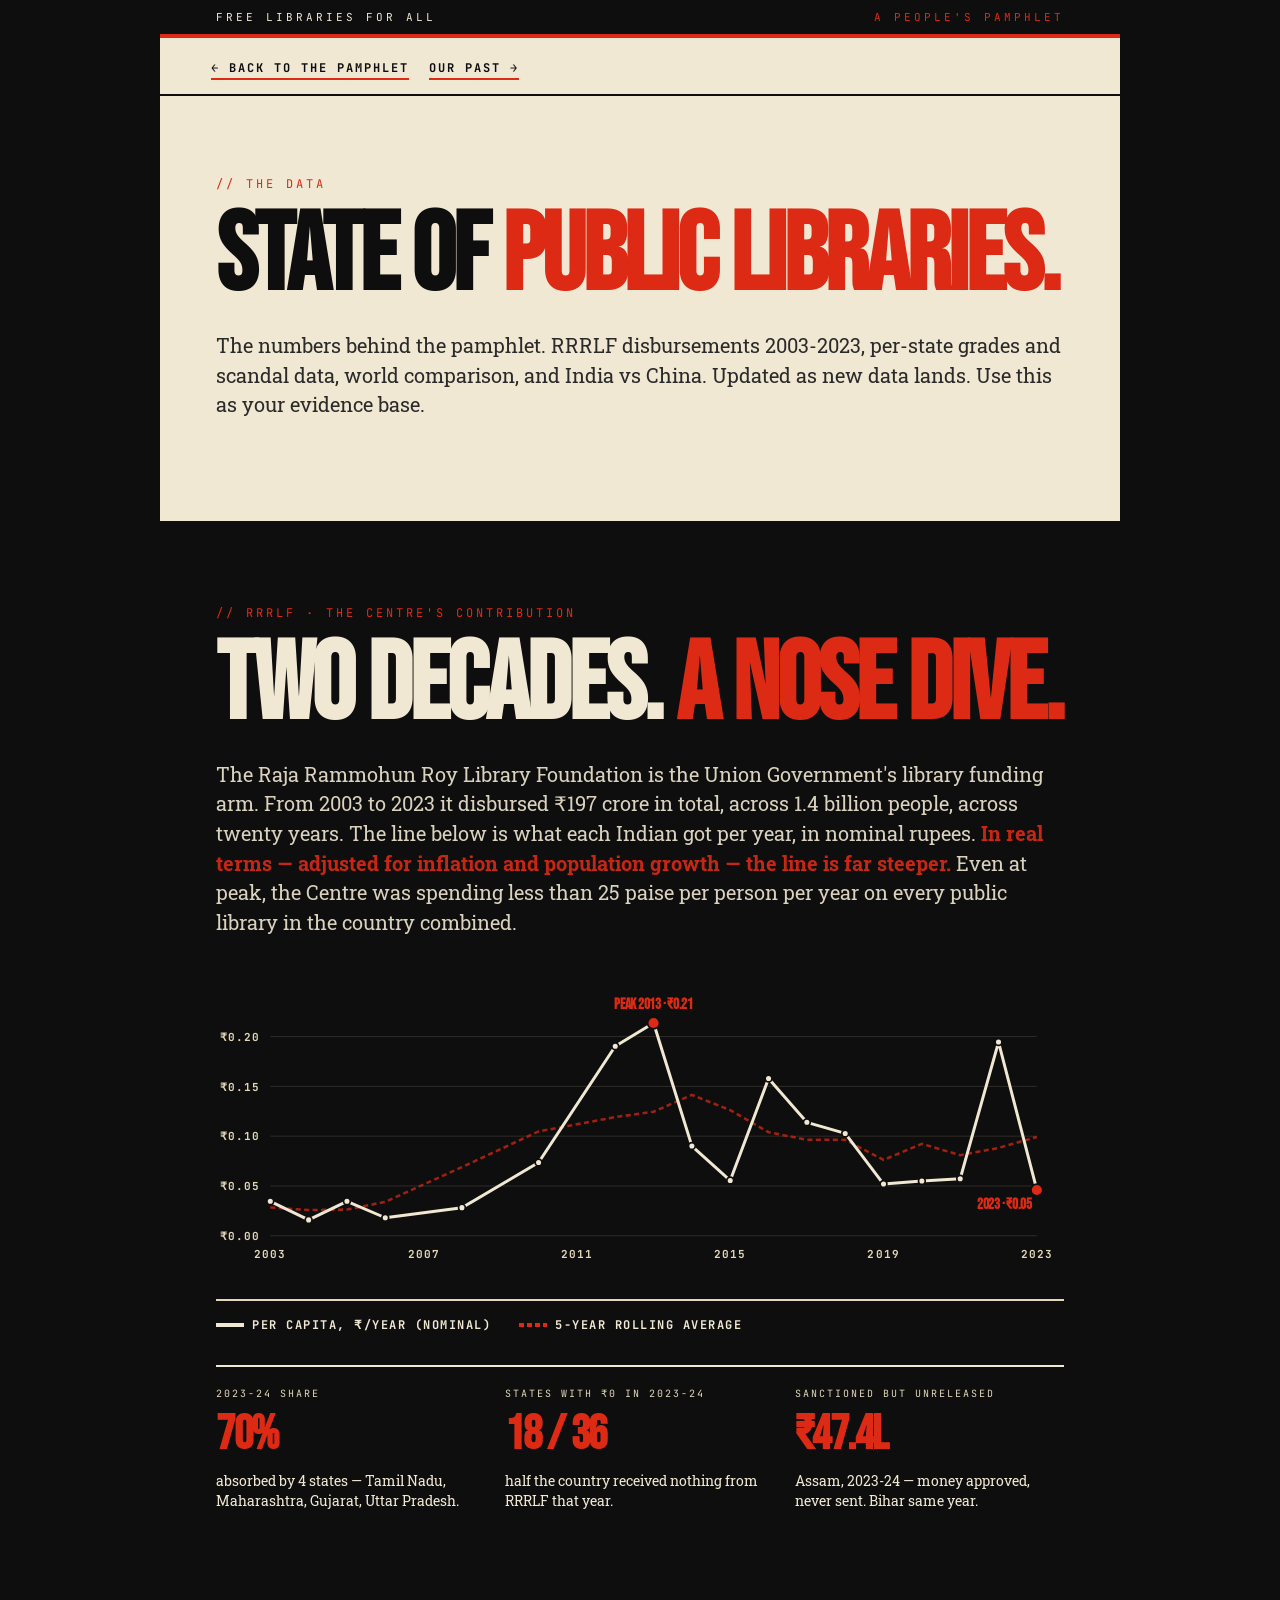
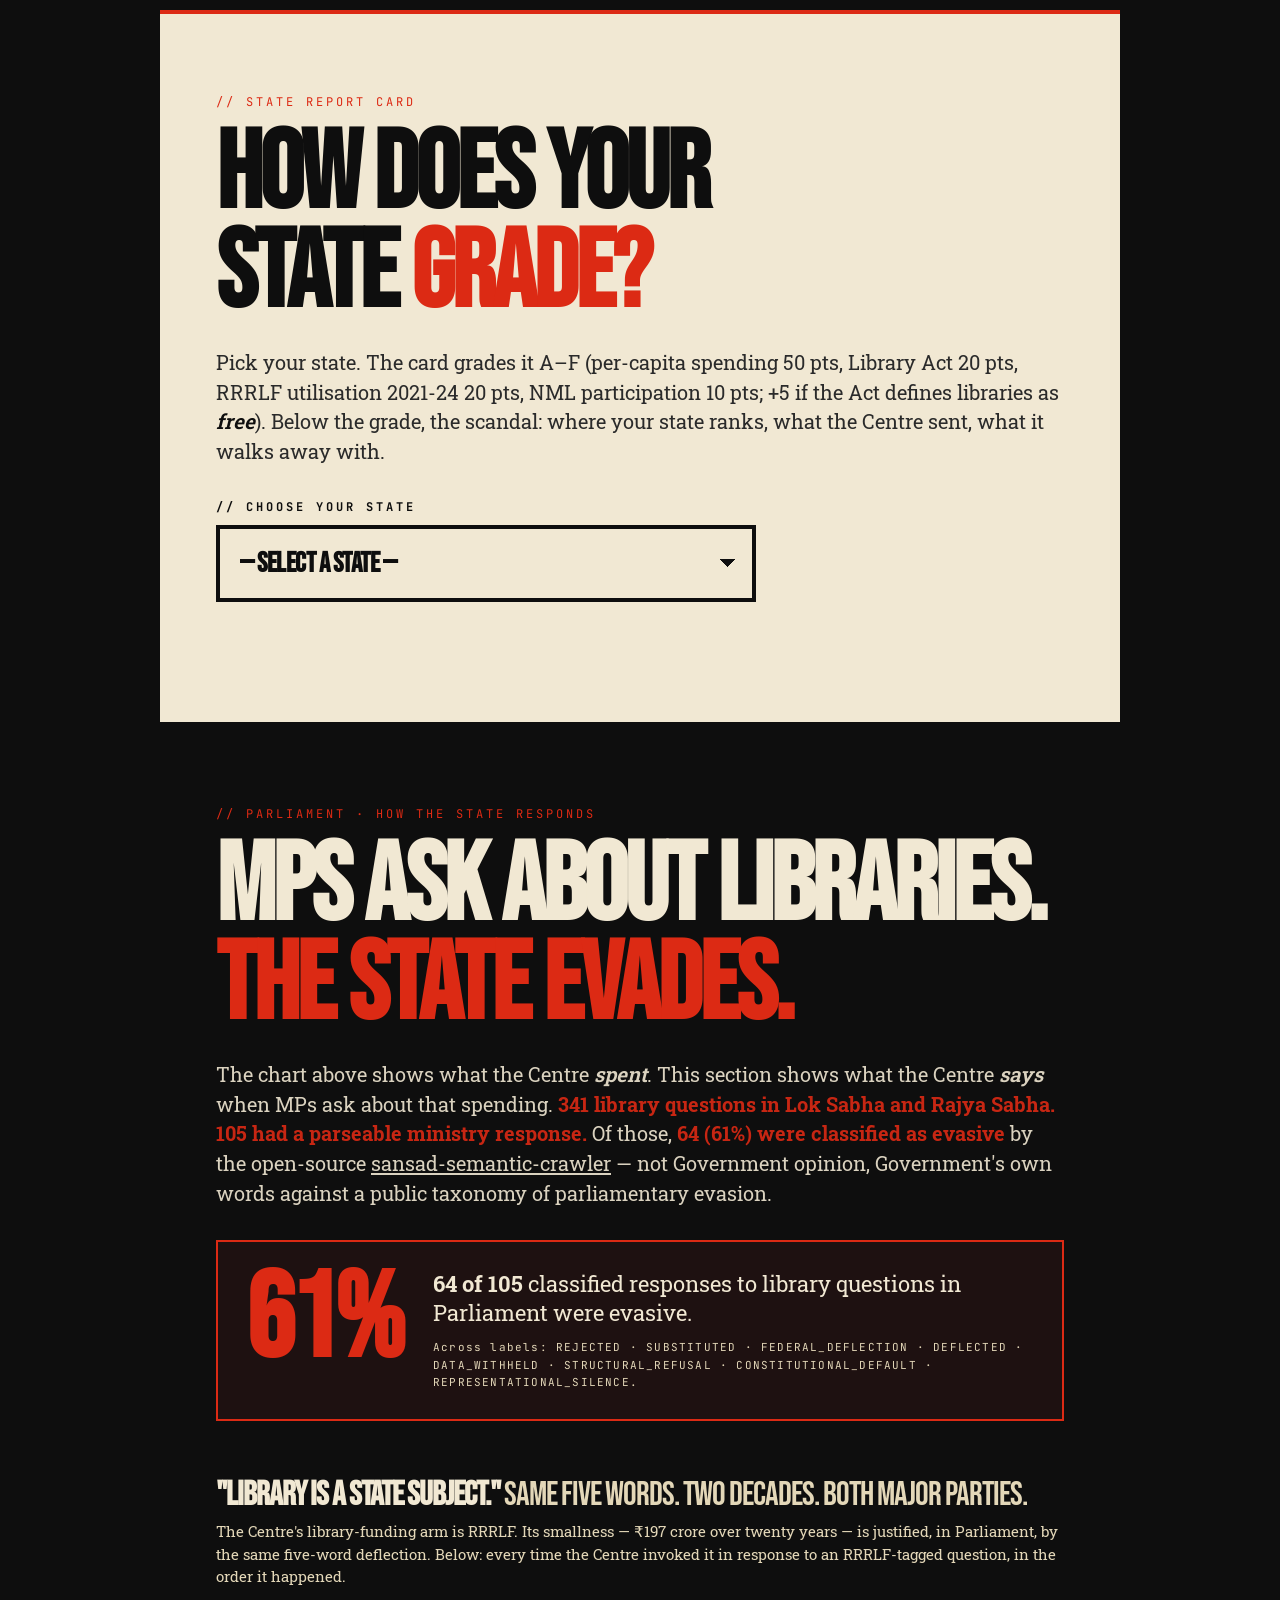
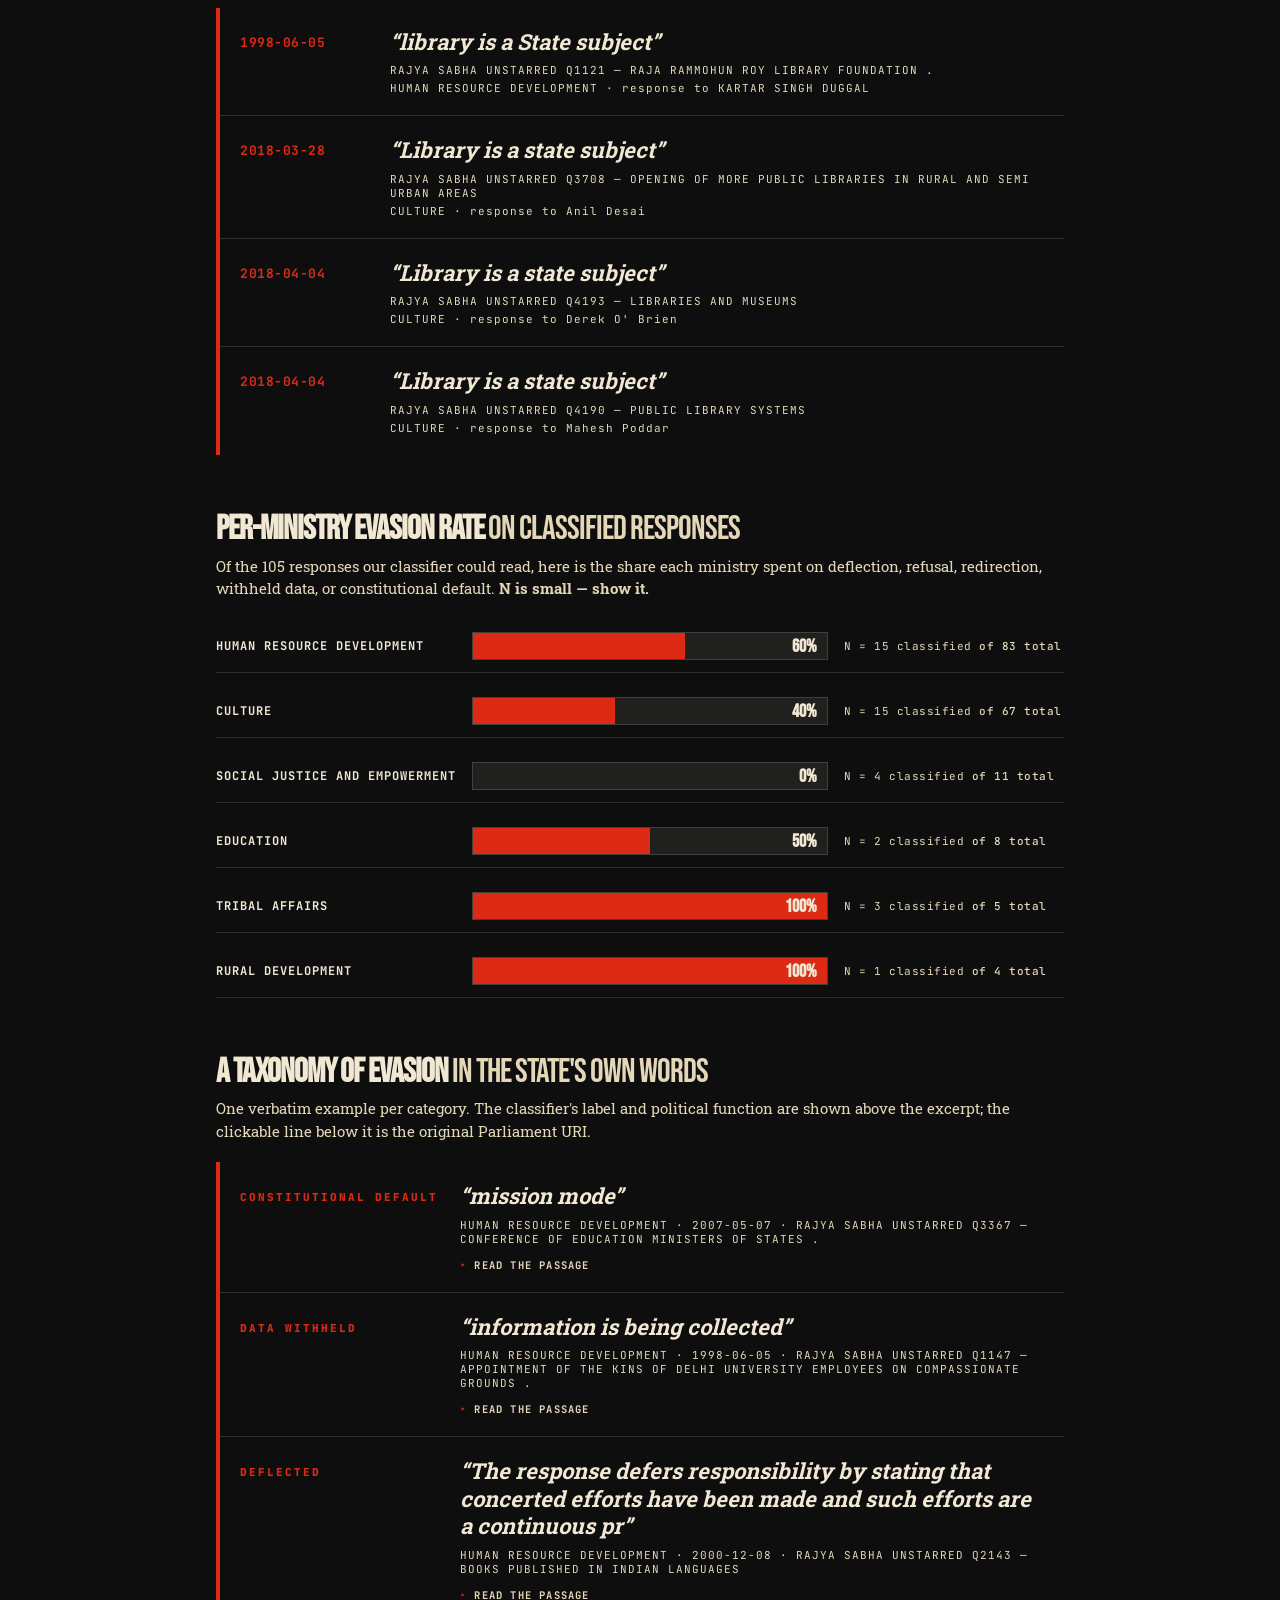
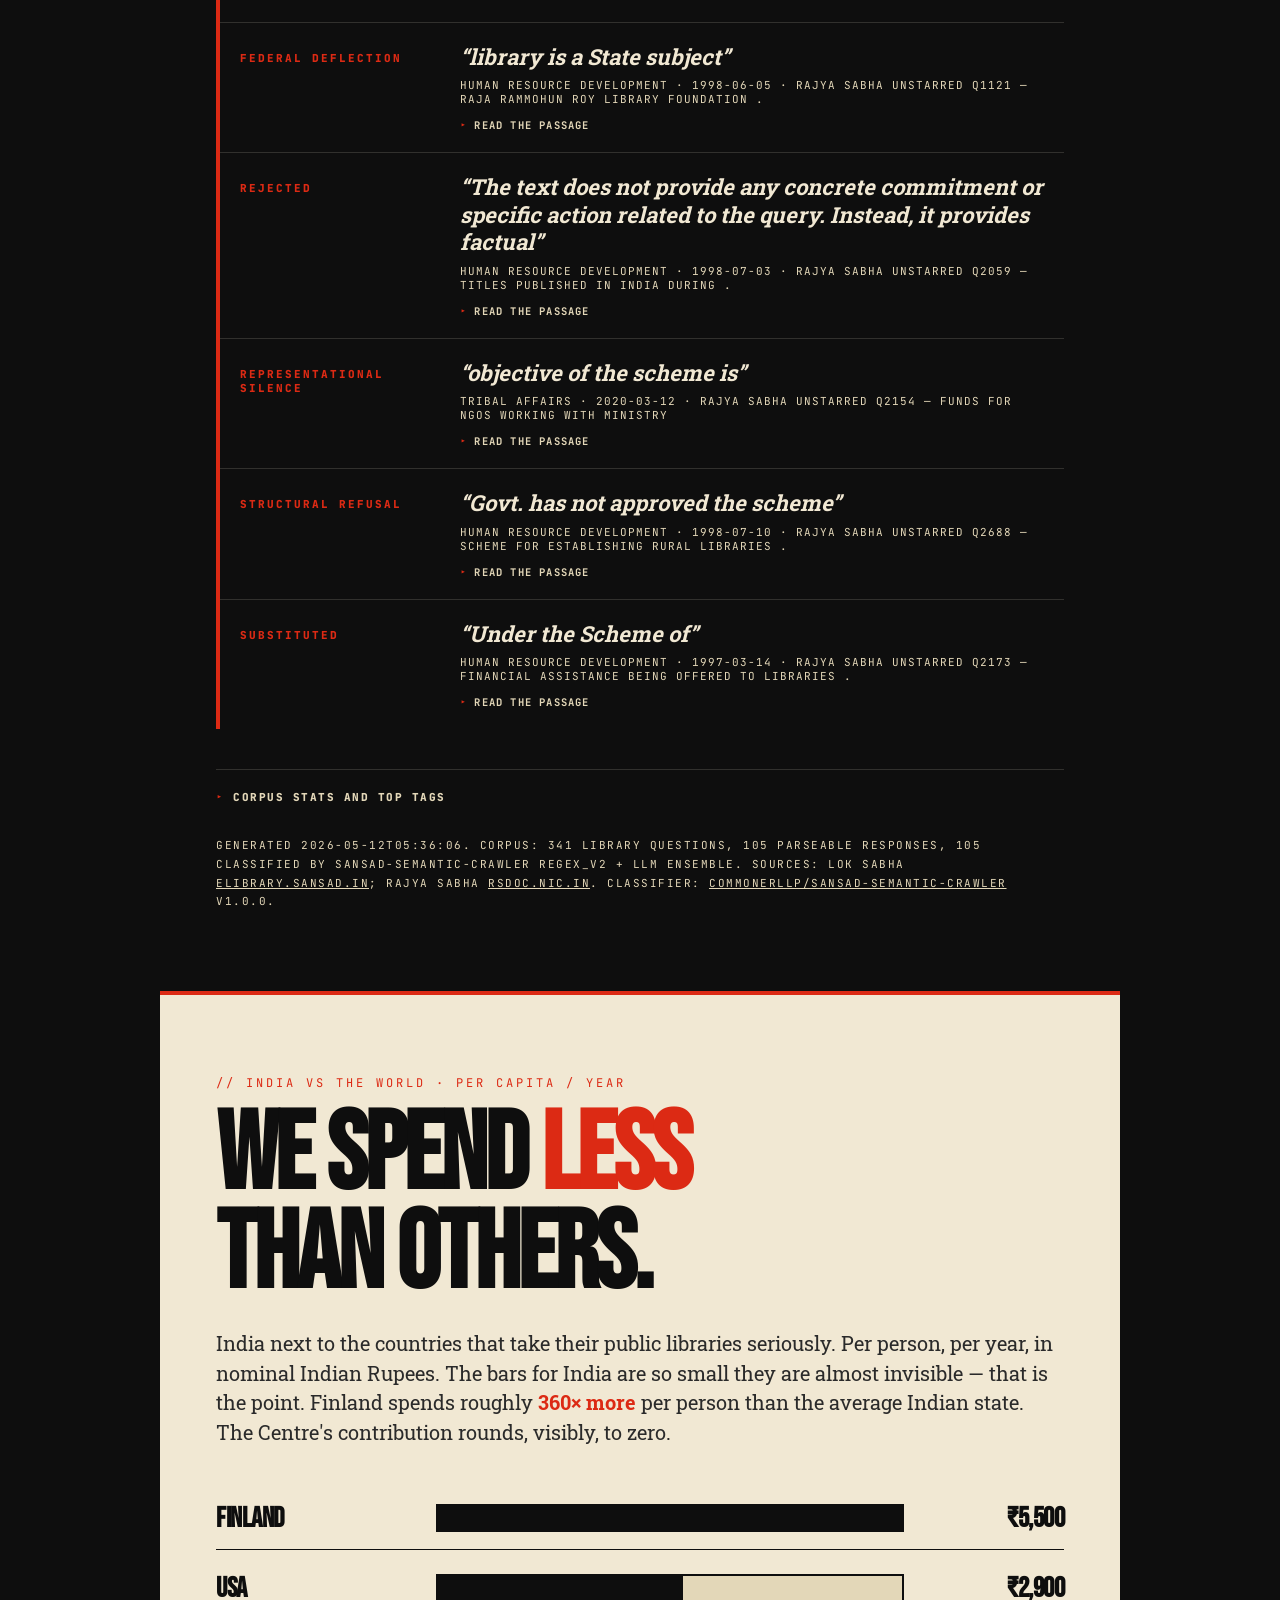
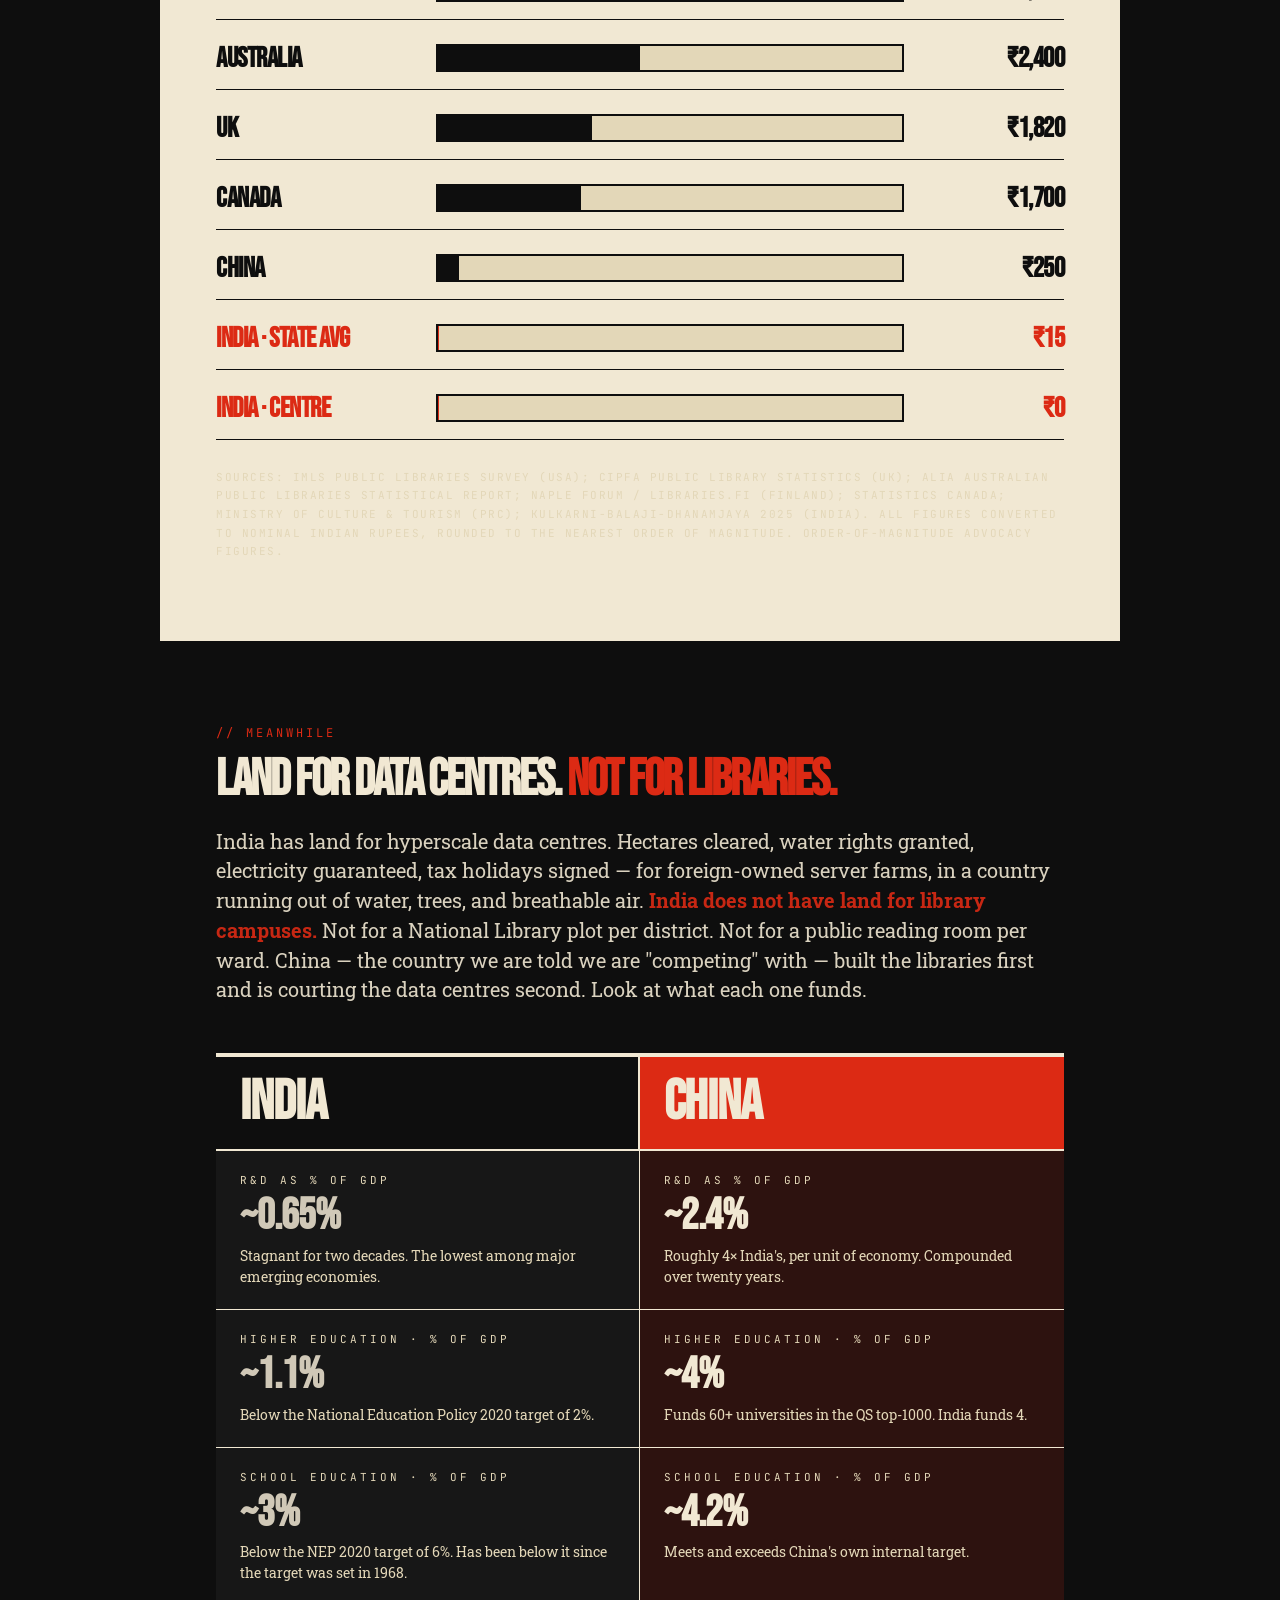
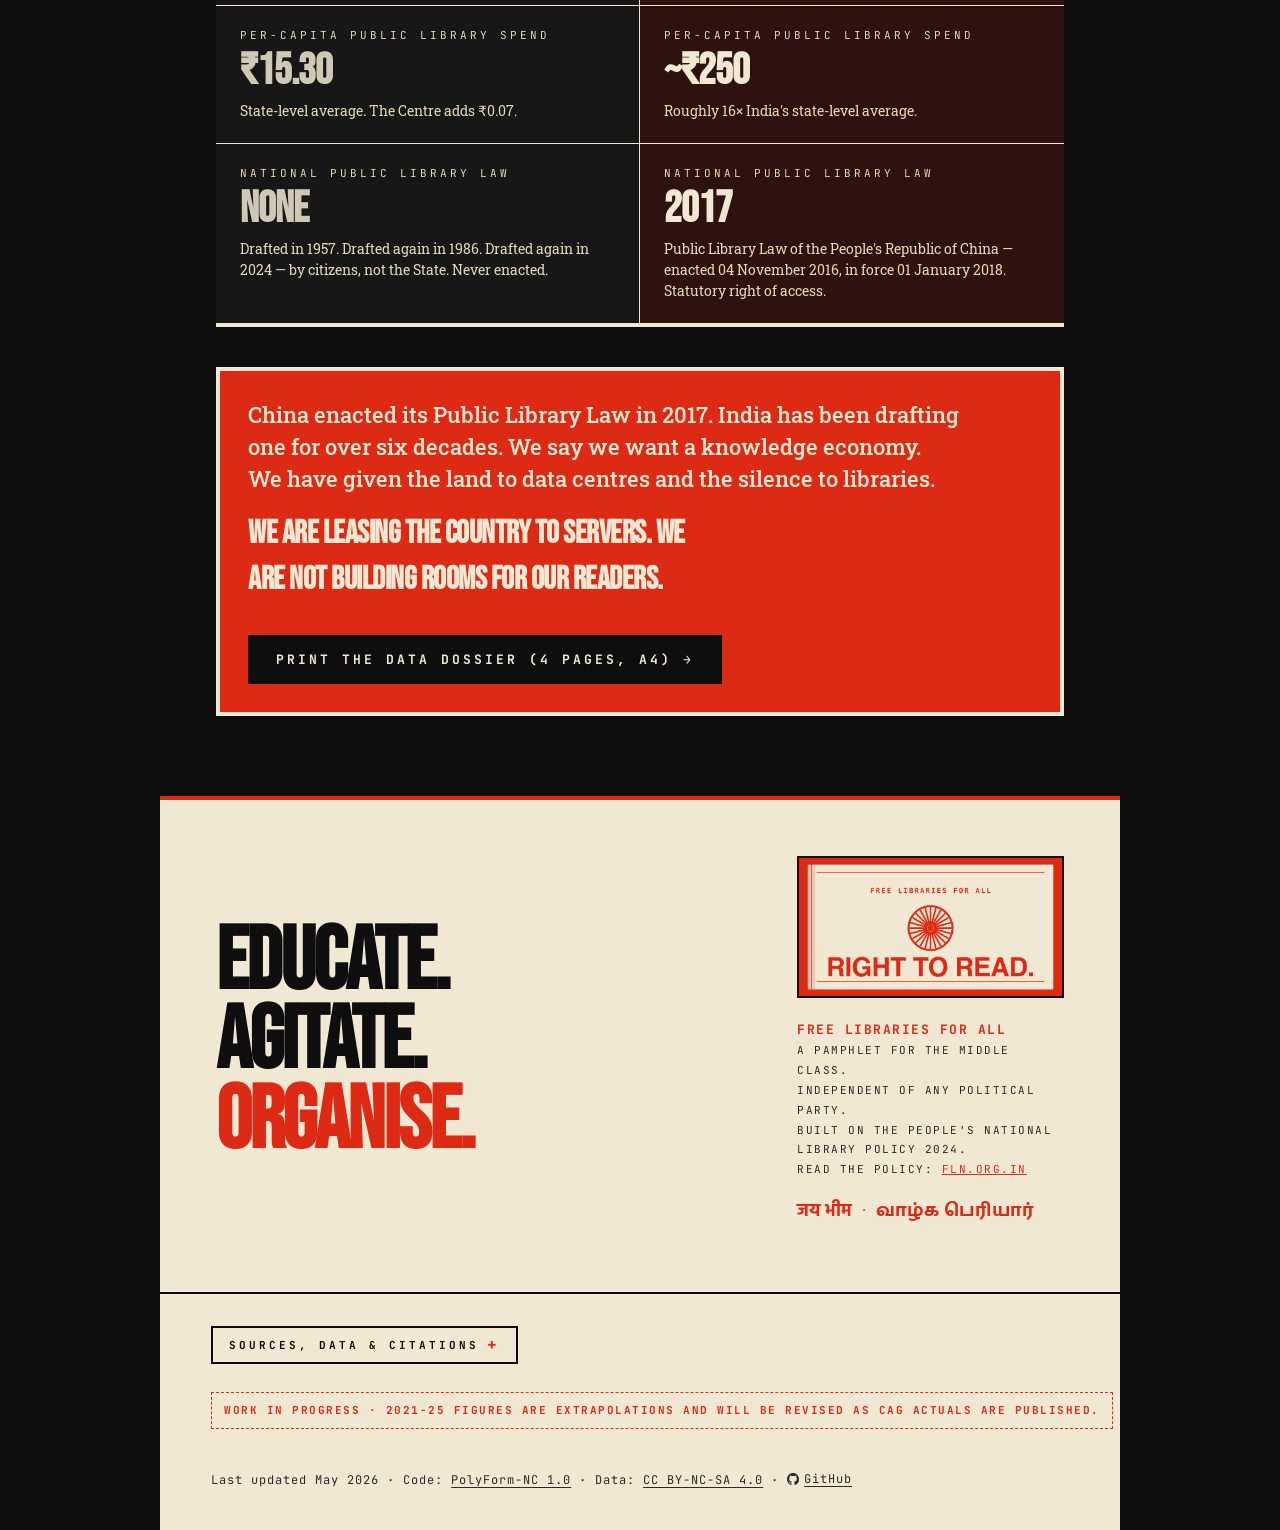
==== commit 5ba100c8: "feat(parliament): surface sansad-semantic-crawler v1.0.0 discourse layer (#9) Reframes the data-page" ====
--- a/data/index.html
+++ b/data/index.html
@@ -39,7 +39,7 @@
 <link rel="preconnect" href="https://fonts.gstatic.com" crossorigin />
 <link href="https://fonts.googleapis.com/css2?family=Bebas+Neue&family=Oswald:wght@600;700;900&family=Roboto+Slab:wght@400;500;700;900&family=Inter+Tight:wght@400;500;600;700&family=JetBrains+Mono:wght@400;500;700&family=Hind:wght@400;500;600;700&family=Hind+Madurai:wght@400;500;600;700&family=Hind+Siliguri:wght@400;500;600;700&family=Tiro+Devanagari+Hindi:ital@0;1&family=Noto+Serif+Tamil:wght@400;600;700&family=Noto+Serif+Bengali:wght@400;600;700&display=swap" rel="stylesheet" />
 
-<link rel="stylesheet" href="../assets/styles.css?v=43">
+<link rel="stylesheet" href="../assets/styles.css?v=44">
 </head>
 <body>
 
@@ -152,12 +152,30 @@
   <section class="section ink" id="parliament">
     <div class="grain soft"></div>
     <div class="stack">
-      <div class="eyebrow">Parliament · library questions</div>
-      <h2>WHAT MPs ASK WHEN THEY <span class="red">ASK ABOUT LIBRARIES.</span></h2>
-      <p class="lede">A local crawler now tracks Lok Sabha and Rajya Sabha questions on public libraries, RRRLF, the National Mission on Libraries, Library Acts, digital libraries, school and university libraries, reading rooms, and access. The cards below are generated from the local Parliament corpus.</p>
-      <div class="parl-grid" id="parl-grid"></div>
-      <div class="parl-tags" id="parl-tags" aria-label="Top Parliament library topics"></div>
-      <div class="parl-questions" id="parl-questions"></div>
+      <div class="eyebrow">Parliament · how the State responds</div>
+      <h2>MPs ASK ABOUT LIBRARIES. <span class="red">THE STATE EVADES.</span></h2>
+      <p class="lede">The chart above shows what the Centre <em>spent</em>. This section shows what the Centre <em>says</em> when MPs ask about that spending. <strong>341 library questions in Lok Sabha and Rajya Sabha. 105 had a parseable ministry response.</strong> Of those, <strong class="t-red">64 (61%) were classified as evasive</strong> by the open-source <a href="https://github.com/CommonerLLP/sansad-semantic-crawler" target="_blank" rel="noopener">sansad-semantic-crawler</a> — not Government opinion, Government's own words against a public taxonomy of parliamentary evasion.</p>
+
+      <div class="parl-headline-stat" id="parl-headline-stat"></div>
+
+      <h3 class="parl-subhead">"Library is a state subject." <span class="t-cream-soft">Same five words. Two decades. Both major parties.</span></h3>
+      <p class="parl-subhead-note">The Centre's library-funding arm is RRRLF. Its smallness — ₹197 crore over twenty years — is justified, in Parliament, by the same five-word deflection. Below: every time the Centre invoked it in response to an RRRLF-tagged question, in the order it happened.</p>
+      <div class="parl-rrrlf-cascade" id="parl-rrrlf-cascade"></div>
+
+      <h3 class="parl-subhead">Per-ministry evasion rate <span class="t-cream-soft">on classified responses</span></h3>
+      <p class="parl-subhead-note">Of the 105 responses our classifier could read, here is the share each ministry spent on deflection, refusal, redirection, withheld data, or constitutional default. <strong>N is small — show it.</strong></p>
+      <div class="parl-ministry-rows" id="parl-ministry-rows"></div>
+
+      <h3 class="parl-subhead">A taxonomy of evasion <span class="t-cream-soft">in the State's own words</span></h3>
+      <p class="parl-subhead-note">One verbatim example per category. The classifier's label and political function are shown above the excerpt; the clickable line below it is the original Parliament URI.</p>
+      <div class="parl-evasion-grid" id="parl-evasion-grid"></div>
+
+      <details class="parl-corpus-details">
+        <summary>Corpus stats and top tags</summary>
+        <div class="parl-grid" id="parl-grid"></div>
+        <div class="parl-tags" id="parl-tags" aria-label="Top Parliament library topics"></div>
+      </details>
+
       <div class="section-source-note" id="parl-source-note"></div>
     </div>
   </section>
@@ -385,10 +403,10 @@
 
 </main>
 
-<script src="../assets/data.js?v=43"></script>
-<script src="../assets/parliament_libraries.js?v=43"></script>
-<script src="../assets/helpers.js?v=43"></script>
-<script src="../assets/games.js?v=43"></script>
-<script src="../assets/main.js?v=43"></script>
+<script src="../assets/data.js?v=44"></script>
+<script src="../assets/parliament_libraries.js?v=44"></script>
+<script src="../assets/helpers.js?v=44"></script>
+<script src="../assets/games.js?v=44"></script>
+<script src="../assets/main.js?v=44"></script>
 </body>
 </html>
--- a/assets/styles.css
+++ b/assets/styles.css
@@ -1475,6 +1475,174 @@
   .parl-empty code {
     font-family: var(--f-mono); color: var(--red); font-size: 0.9em;
   }
+
+  /* PARLIAMENT · discourse analysis (v1.0.0 of sansad-semantic-crawler) */
+  .t-cream-soft { color: var(--cream-deep); font-weight: 500; }
+
+  .parl-headline-stat {
+    margin-top: var(--space-8);
+    display: grid; grid-template-columns: auto 1fr; gap: var(--space-8);
+    align-items: start;
+    padding: var(--space-7) var(--space-7);
+    border: 2px solid var(--red);
+    background: rgba(229, 62, 62, 0.08);
+  }
+  .parl-headline-num {
+    font-family: var(--f-display); font-size: 120px; font-weight: 900;
+    line-height: 0.85; letter-spacing: -4px; color: var(--red);
+    font-variant-numeric: tabular-nums;
+  }
+  .parl-headline-lede {
+    font-family: var(--f-slab); font-size: 22px; line-height: 1.3;
+    color: var(--cream);
+  }
+  .parl-headline-sub {
+    margin-top: var(--space-3);
+    font-family: var(--f-mono); font-size: 11px; letter-spacing: 1.2px;
+    color: var(--cream-deep); line-height: 1.55;
+  }
+
+  .parl-subhead {
+    margin: var(--space-12) 0 var(--space-2);
+    font-family: var(--f-display); font-size: 34px; font-weight: 900;
+    letter-spacing: -1px; line-height: 1.05; color: var(--cream);
+    text-transform: none;
+  }
+  .parl-subhead-note {
+    margin: 0 0 var(--space-5);
+    font-family: var(--f-slab); font-size: 15px; line-height: 1.5;
+    color: var(--cream-deep);
+  }
+
+  .parl-rrrlf-cascade {
+    display: grid; grid-template-columns: 1fr; gap: 0;
+    border-left: 4px solid var(--red);
+  }
+  .parl-cascade-card {
+    display: grid; grid-template-columns: 130px 1fr;
+    gap: var(--space-5);
+    padding: var(--space-5) var(--space-5);
+    border-bottom: 1px solid rgba(255, 248, 226, 0.15);
+  }
+  .parl-cascade-card:last-child { border-bottom: none; }
+  .parl-cascade-date {
+    font-family: var(--f-mono); font-size: 13px; font-weight: 700;
+    letter-spacing: 0.5px; color: var(--red);
+    padding-top: 6px;
+  }
+  .parl-cascade-quote {
+    font-family: var(--f-slab); font-size: 22px; font-weight: 700;
+    line-height: 1.25; color: var(--cream); font-style: italic;
+  }
+  .parl-cascade-meta {
+    margin-top: var(--space-2);
+    font-family: var(--f-mono); font-size: 11px; letter-spacing: 1px;
+    color: var(--cream-deep); text-transform: uppercase;
+  }
+  .parl-cascade-meta a { color: var(--cream); text-decoration-color: var(--red); }
+  .parl-cascade-min {
+    margin-top: 4px;
+    font-family: var(--f-mono); font-size: 11px; letter-spacing: 1px;
+    color: var(--cream-deep);
+  }
+
+  .parl-ministry-rows {
+    display: flex; flex-direction: column; gap: var(--space-3);
+  }
+  .parl-ministry-row {
+    display: grid; grid-template-columns: 240px 1fr 220px;
+    gap: var(--space-4); align-items: center;
+    padding: var(--space-3) 0;
+    border-bottom: 1px solid rgba(255, 248, 226, 0.12);
+  }
+  .parl-ministry-name {
+    font-family: var(--f-mono); font-size: 12px; font-weight: 700;
+    letter-spacing: 1px; text-transform: uppercase; color: var(--cream);
+  }
+  .parl-ministry-bar-wrap {
+    position: relative; height: 28px;
+    background: rgba(255, 248, 226, 0.08);
+    border: 1px solid rgba(255, 248, 226, 0.15);
+  }
+  .parl-ministry-bar {
+    position: absolute; left: 0; top: 0; bottom: 0;
+    background: var(--red);
+  }
+  .parl-ministry-rate {
+    position: absolute; right: 10px; top: 50%; transform: translateY(-50%);
+    font-family: var(--f-display); font-size: 18px; font-weight: 900;
+    color: var(--cream); font-variant-numeric: tabular-nums;
+  }
+  .parl-ministry-n {
+    font-family: var(--f-mono); font-size: 11px; letter-spacing: 0.5px;
+    color: var(--cream-deep);
+  }
+
+  .parl-evasion-grid {
+    display: grid; grid-template-columns: 1fr; gap: 0;
+    border-left: 4px solid var(--red);
+  }
+  .parl-evasion-row {
+    display: grid; grid-template-columns: 200px 1fr;
+    gap: var(--space-5);
+    padding: var(--space-5) var(--space-5);
+    border-bottom: 1px solid rgba(255, 248, 226, 0.15);
+  }
+  .parl-evasion-row:last-child { border-bottom: none; }
+  .parl-evasion-tag {
+    font-family: var(--f-mono); font-size: 11px; font-weight: 800;
+    letter-spacing: 2px; color: var(--red); text-transform: uppercase;
+    padding-top: 8px;
+  }
+  .parl-evasion-pattern {
+    font-family: var(--f-slab); font-size: 22px; font-weight: 700;
+    line-height: 1.25; color: var(--cream); font-style: italic;
+  }
+  .parl-evasion-cite {
+    margin-top: var(--space-2);
+    font-family: var(--f-mono); font-size: 11px; letter-spacing: 1px;
+    color: var(--cream-deep); text-transform: uppercase;
+  }
+  .parl-evasion-cite a { color: var(--cream); text-decoration-color: var(--red); }
+  .parl-evasion-more {
+    margin-top: var(--space-3);
+  }
+  .parl-evasion-more summary {
+    cursor: pointer; list-style: none;
+    font-family: var(--f-mono); font-size: 10.5px; font-weight: 700;
+    letter-spacing: 1.2px; text-transform: uppercase;
+    color: var(--cream-deep);
+  }
+  .parl-evasion-more summary::-webkit-details-marker { display: none; }
+  .parl-evasion-more summary::before { content: "▸ "; color: var(--red); }
+  .parl-evasion-more[open] summary::before { content: "▾ "; }
+  .parl-evasion-more blockquote {
+    margin: var(--space-3) 0 0;
+    padding: var(--space-3) var(--space-4);
+    border-left: 2px solid rgba(229, 62, 62, 0.5);
+    font-family: var(--f-slab); font-size: 14px; line-height: 1.45;
+    color: var(--cream-deep); font-style: normal;
+  }
+  .parl-evasion-function {
+    margin-top: var(--space-2);
+    font-family: var(--f-mono); font-size: 10px; letter-spacing: 0.5px;
+    color: var(--cream-deep); font-style: italic;
+  }
+
+  .parl-corpus-details {
+    margin-top: var(--space-10);
+    border-top: 1px solid rgba(255, 248, 226, 0.15);
+    padding-top: var(--space-5);
+  }
+  .parl-corpus-details summary {
+    cursor: pointer; list-style: none;
+    font-family: var(--f-mono); font-size: 11px; font-weight: 800;
+    letter-spacing: 1.5px; text-transform: uppercase;
+    color: var(--cream-deep);
+  }
+  .parl-corpus-details summary::-webkit-details-marker { display: none; }
+  .parl-corpus-details summary::before { content: "▸ "; color: var(--red); }
+  .parl-corpus-details[open] summary::before { content: "▾ "; }
 
   /* QUOTES */
   .quotes h2 { font-size: clamp(44px, 8vw, 96px); letter-spacing: -2px; }
@@ -1932,6 +2100,15 @@
     .parl-questions { grid-template-columns: 1fr; }
     .parl-question h3 { font-size: 24px; }
     .parl-question-stat { font-size: 28px; }
+    .parl-headline-stat { grid-template-columns: 1fr; gap: var(--space-3); }
+    .parl-headline-num { font-size: 88px; }
+    .parl-headline-lede { font-size: 18px; }
+    .parl-subhead { font-size: 26px; }
+    .parl-cascade-card { grid-template-columns: 1fr; gap: var(--space-2); }
+    .parl-cascade-quote { font-size: 18px; }
+    .parl-ministry-row { grid-template-columns: 1fr; gap: var(--space-2); }
+    .parl-evasion-row { grid-template-columns: 1fr; gap: var(--space-2); }
+    .parl-evasion-pattern { font-size: 18px; }
     .quote-grid { grid-template-columns: 1fr; gap: var(--space-6); }
     .quote .text, .quote.deva .text, .quote.tamil .text { font-size: 20px; }
     .cta { padding: var(--space-12) var(--space-6); }
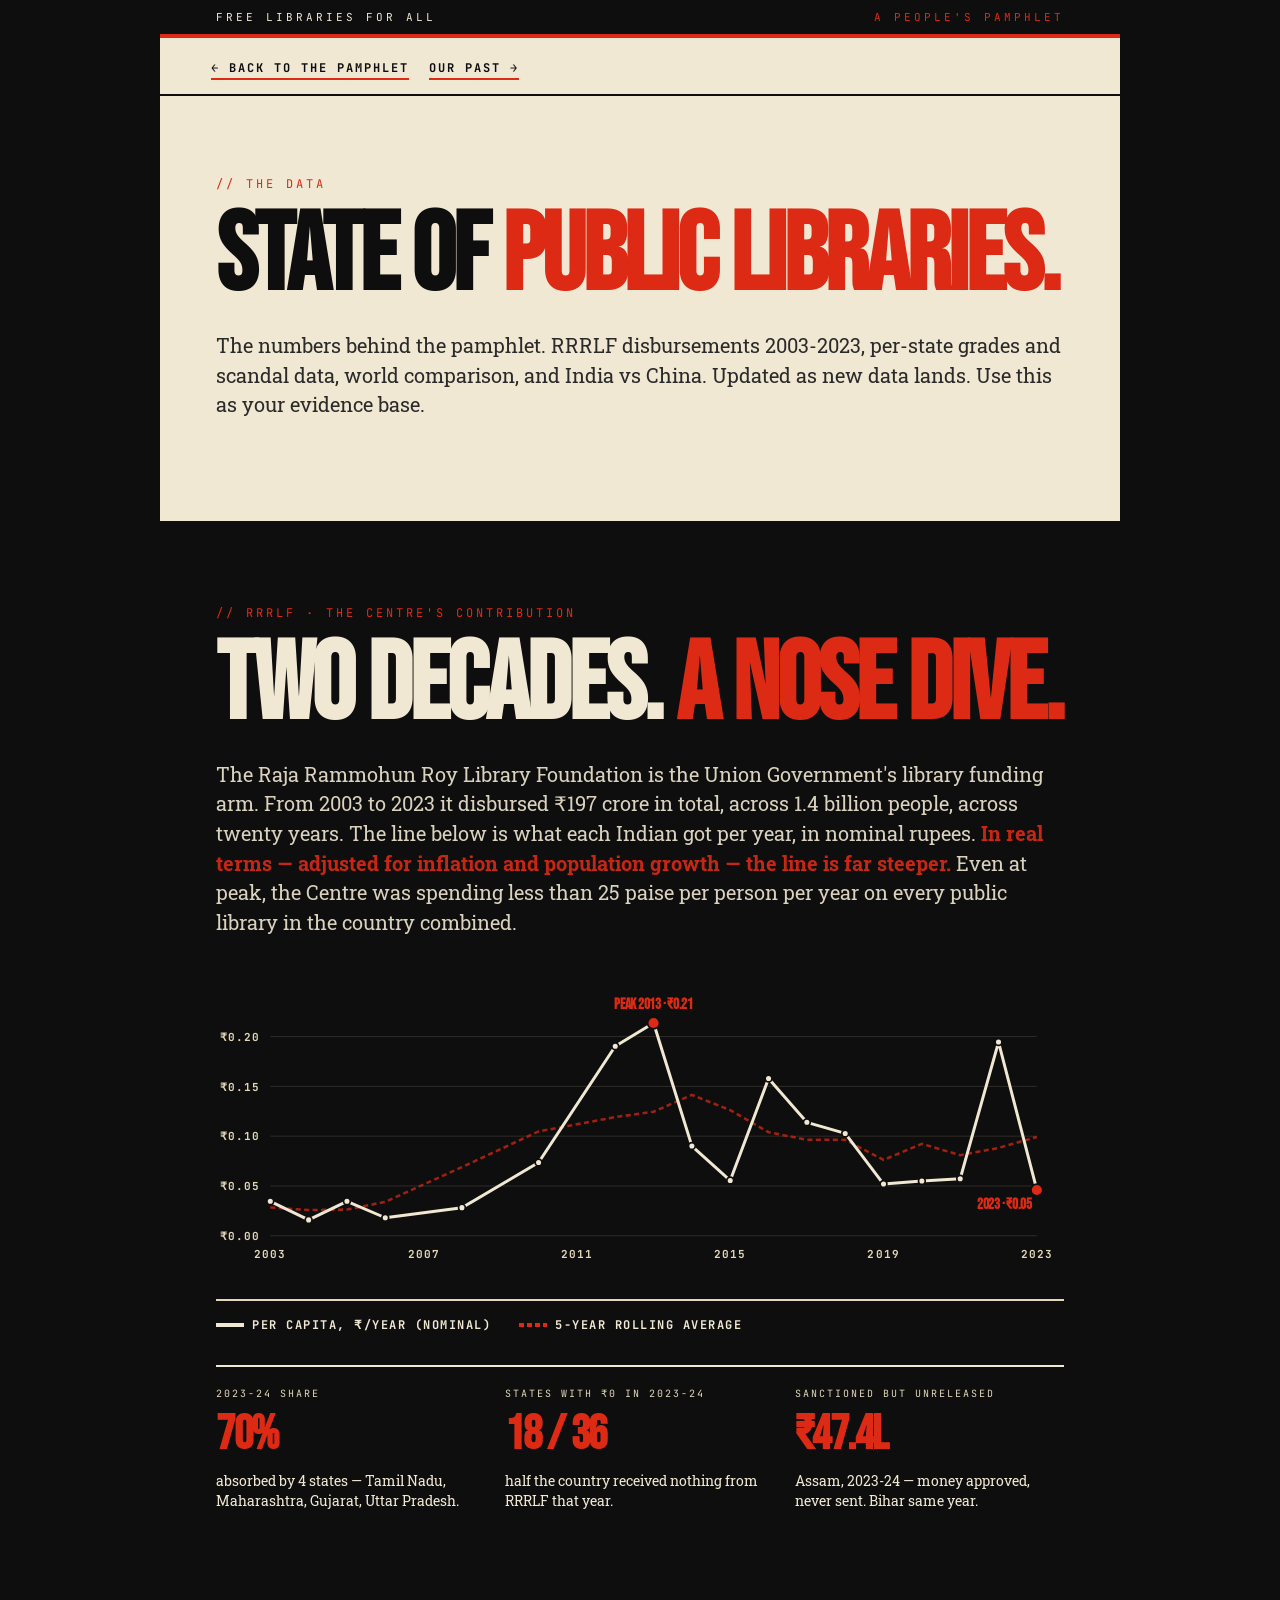
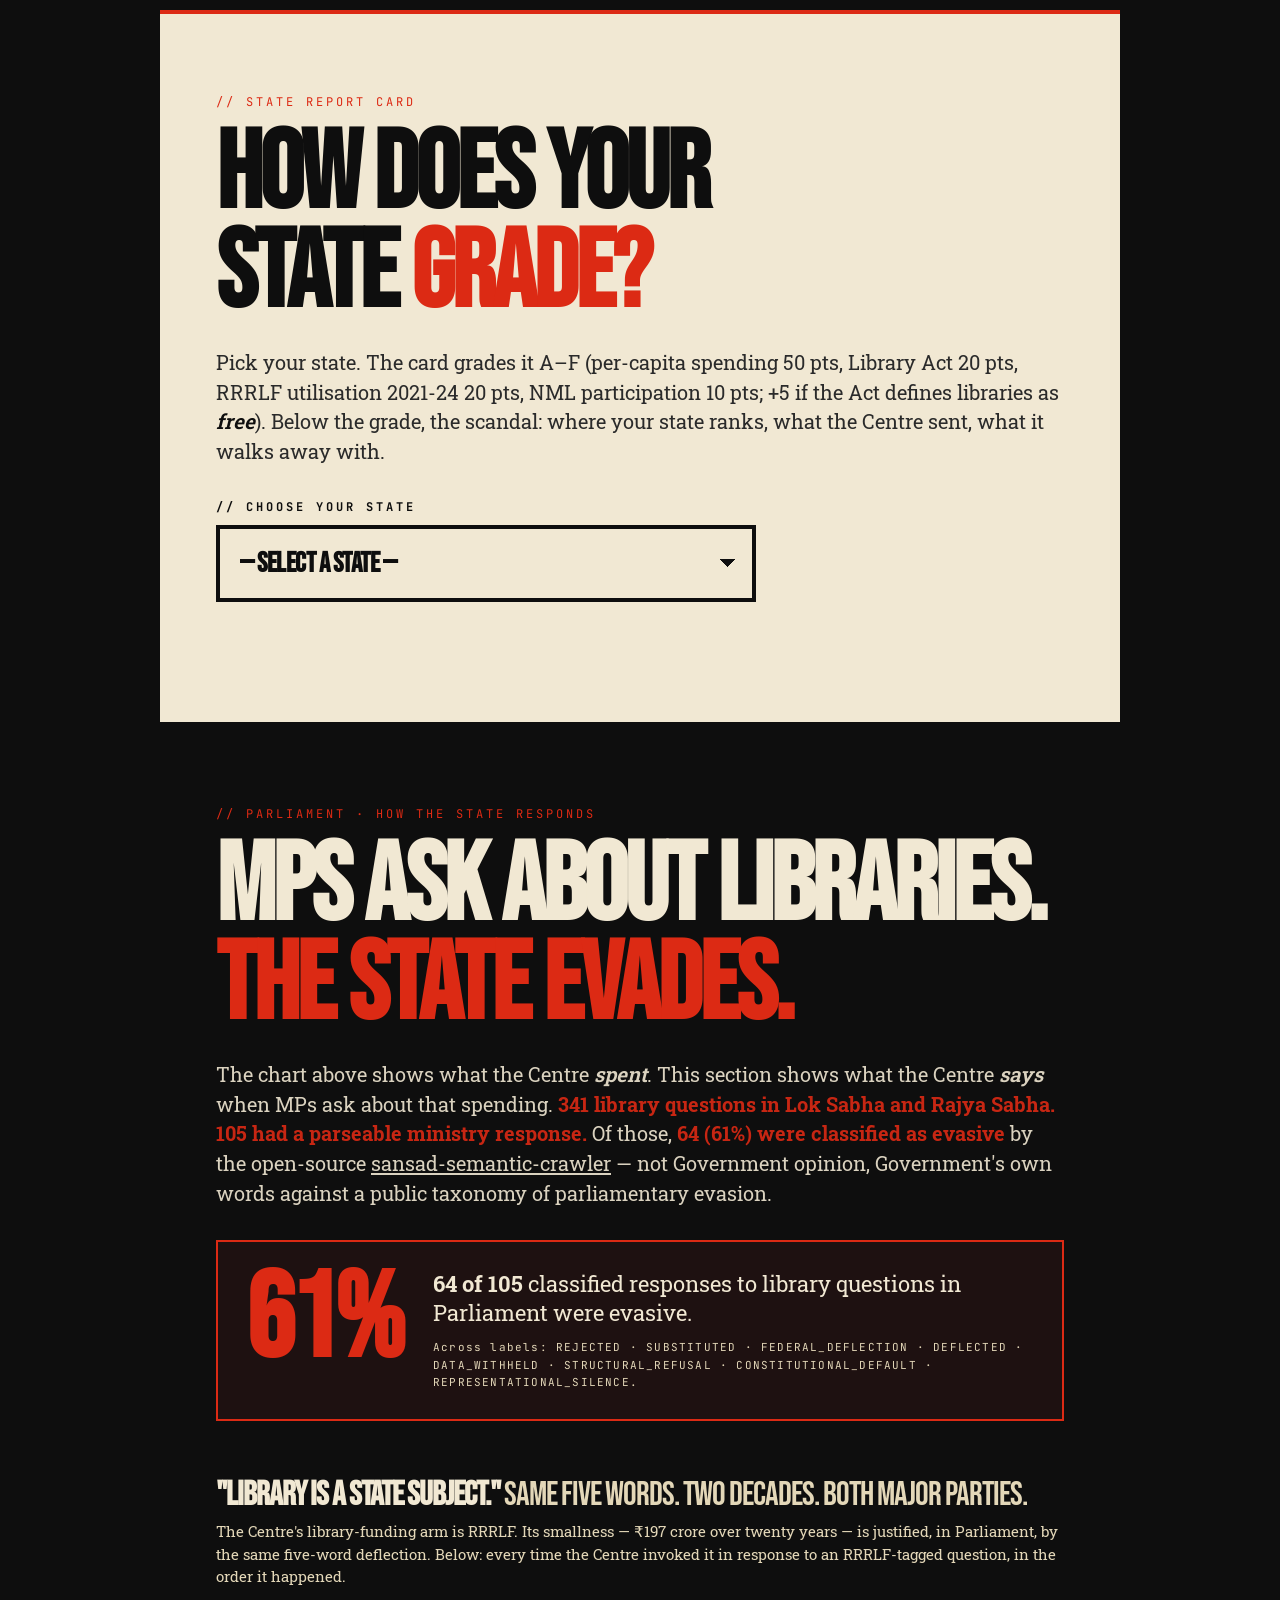
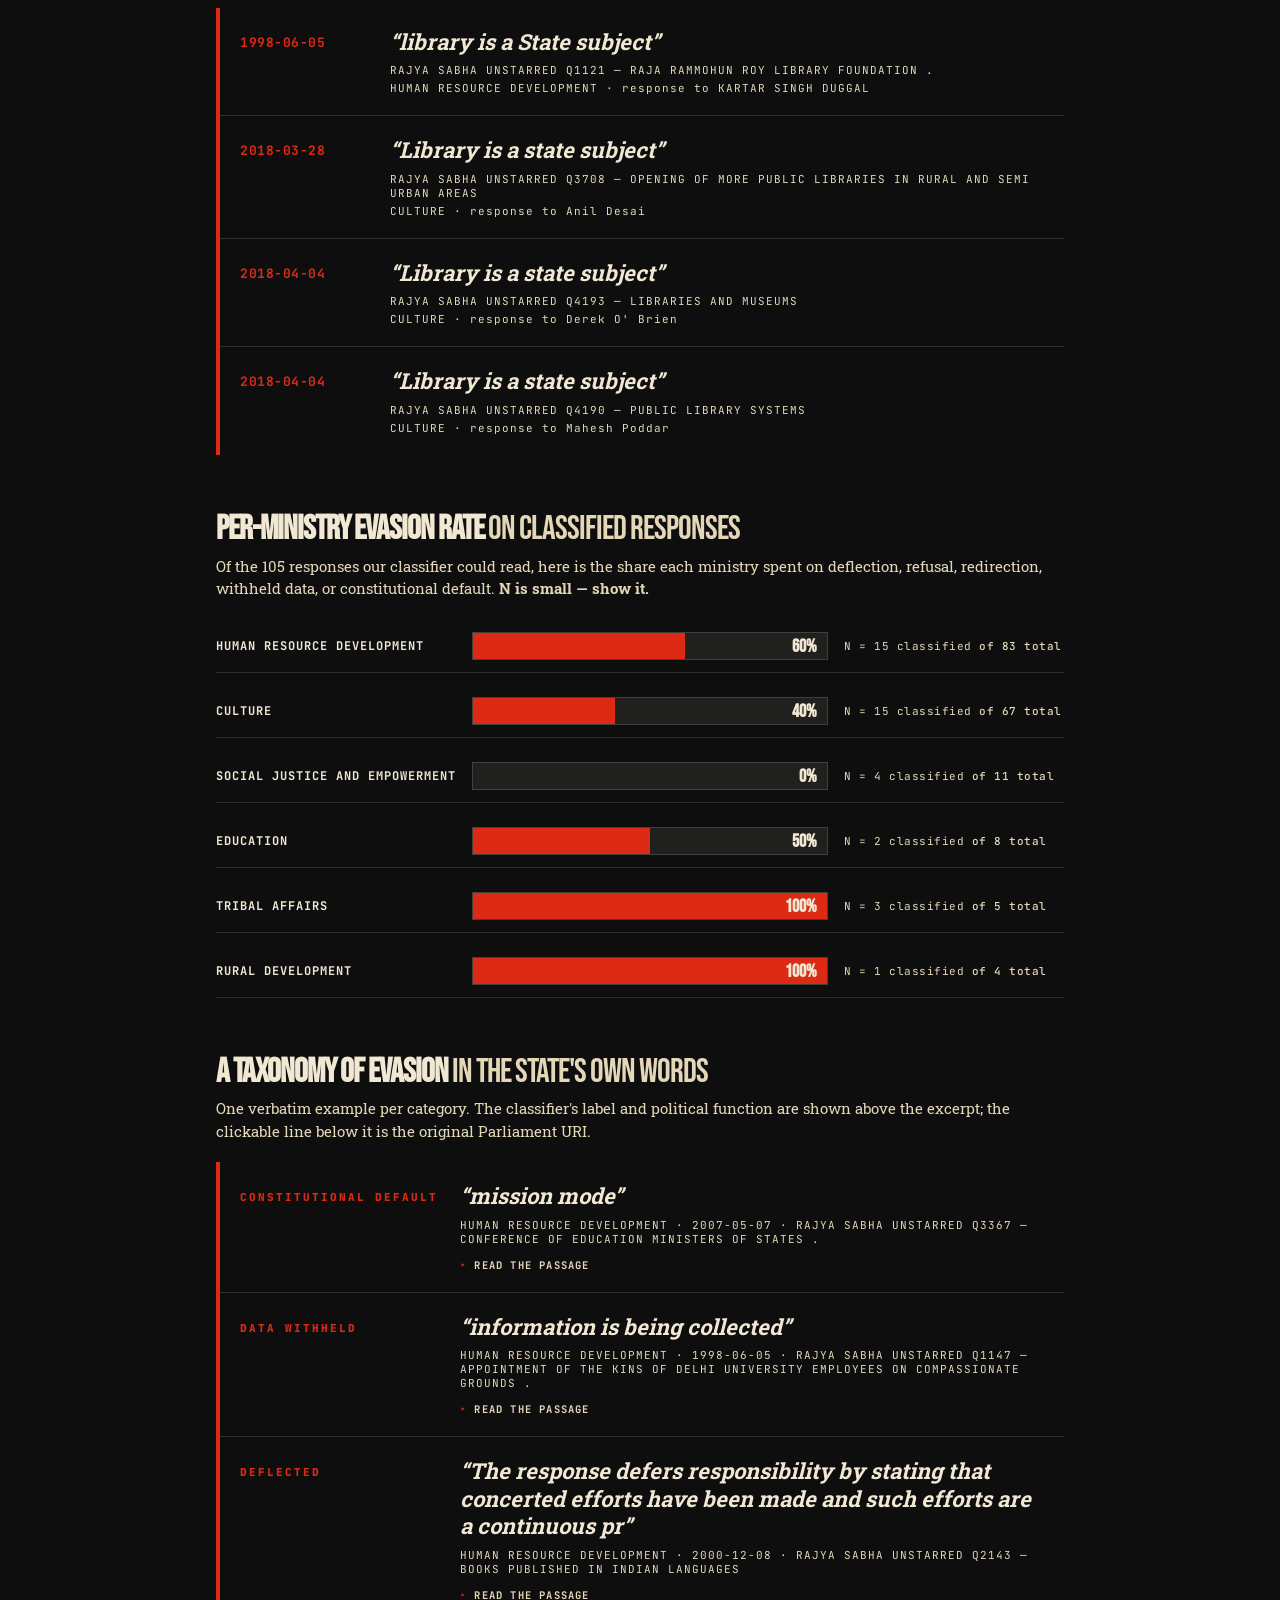
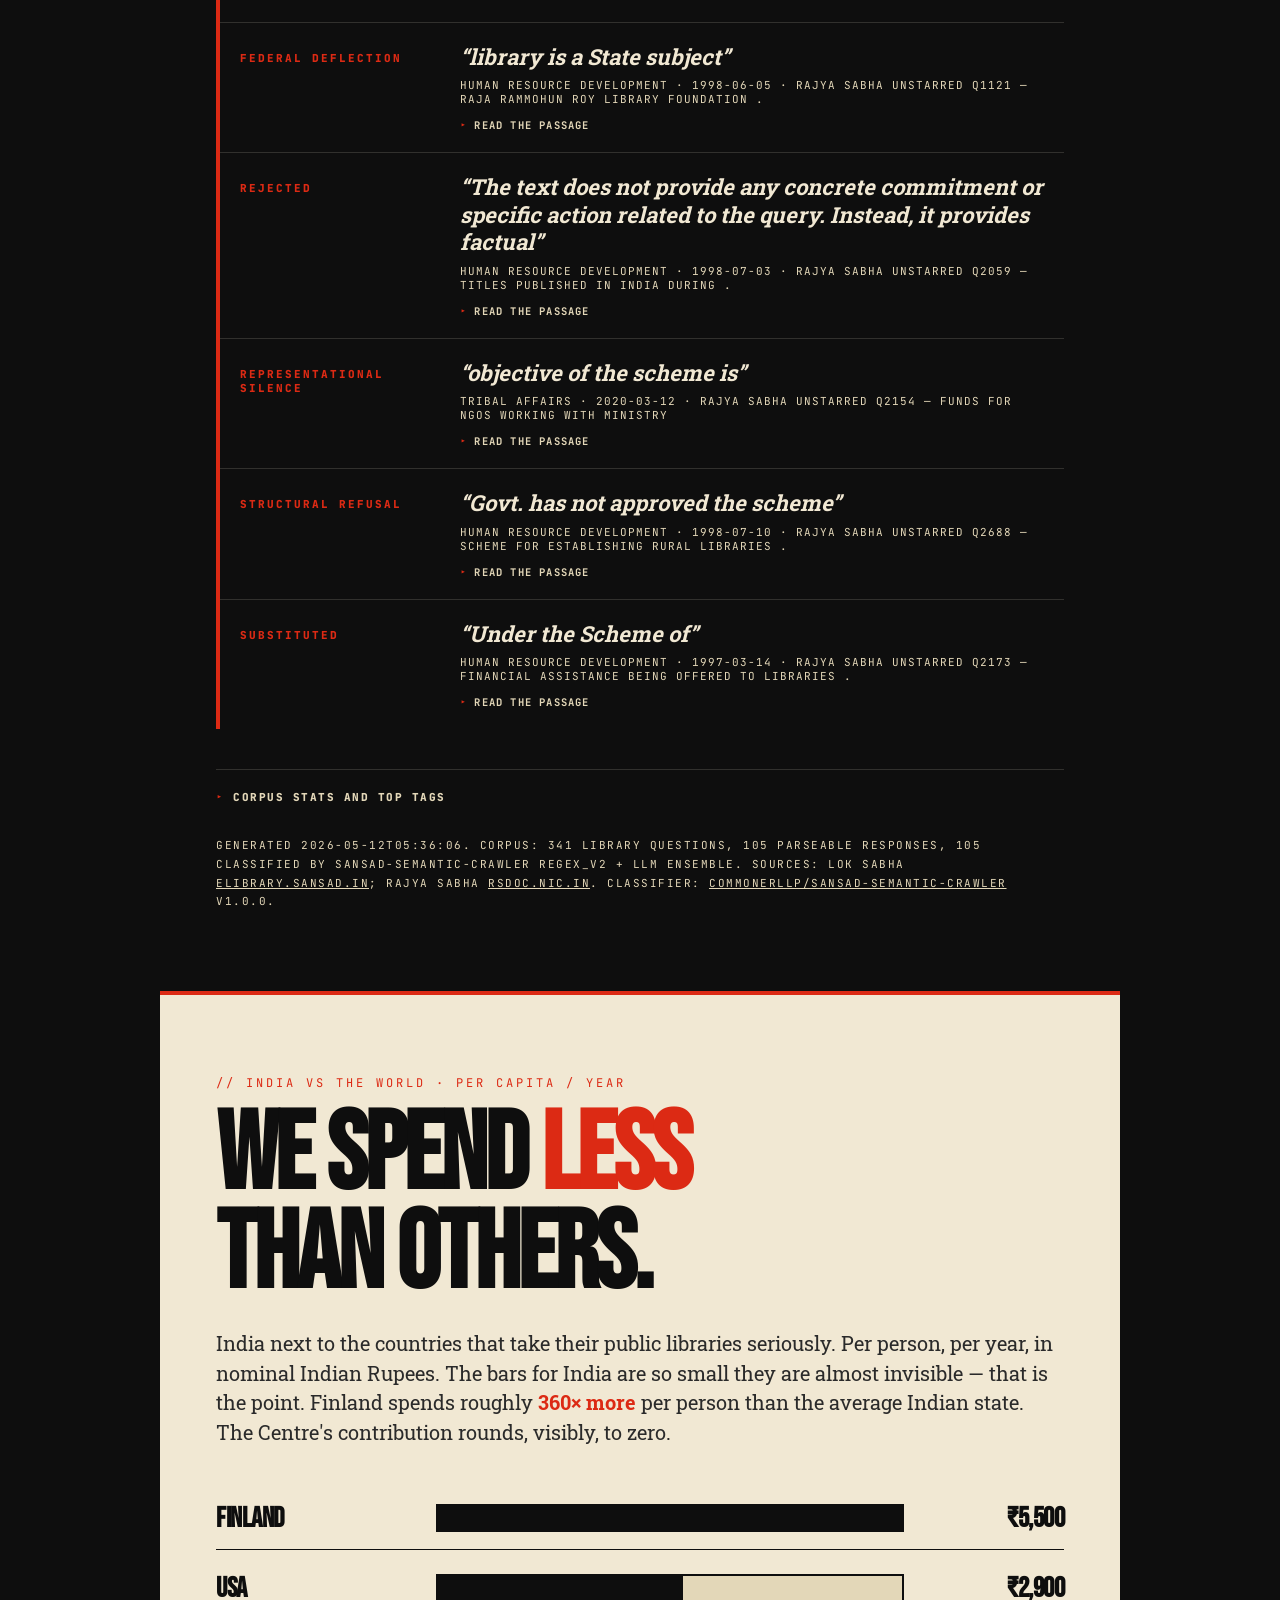
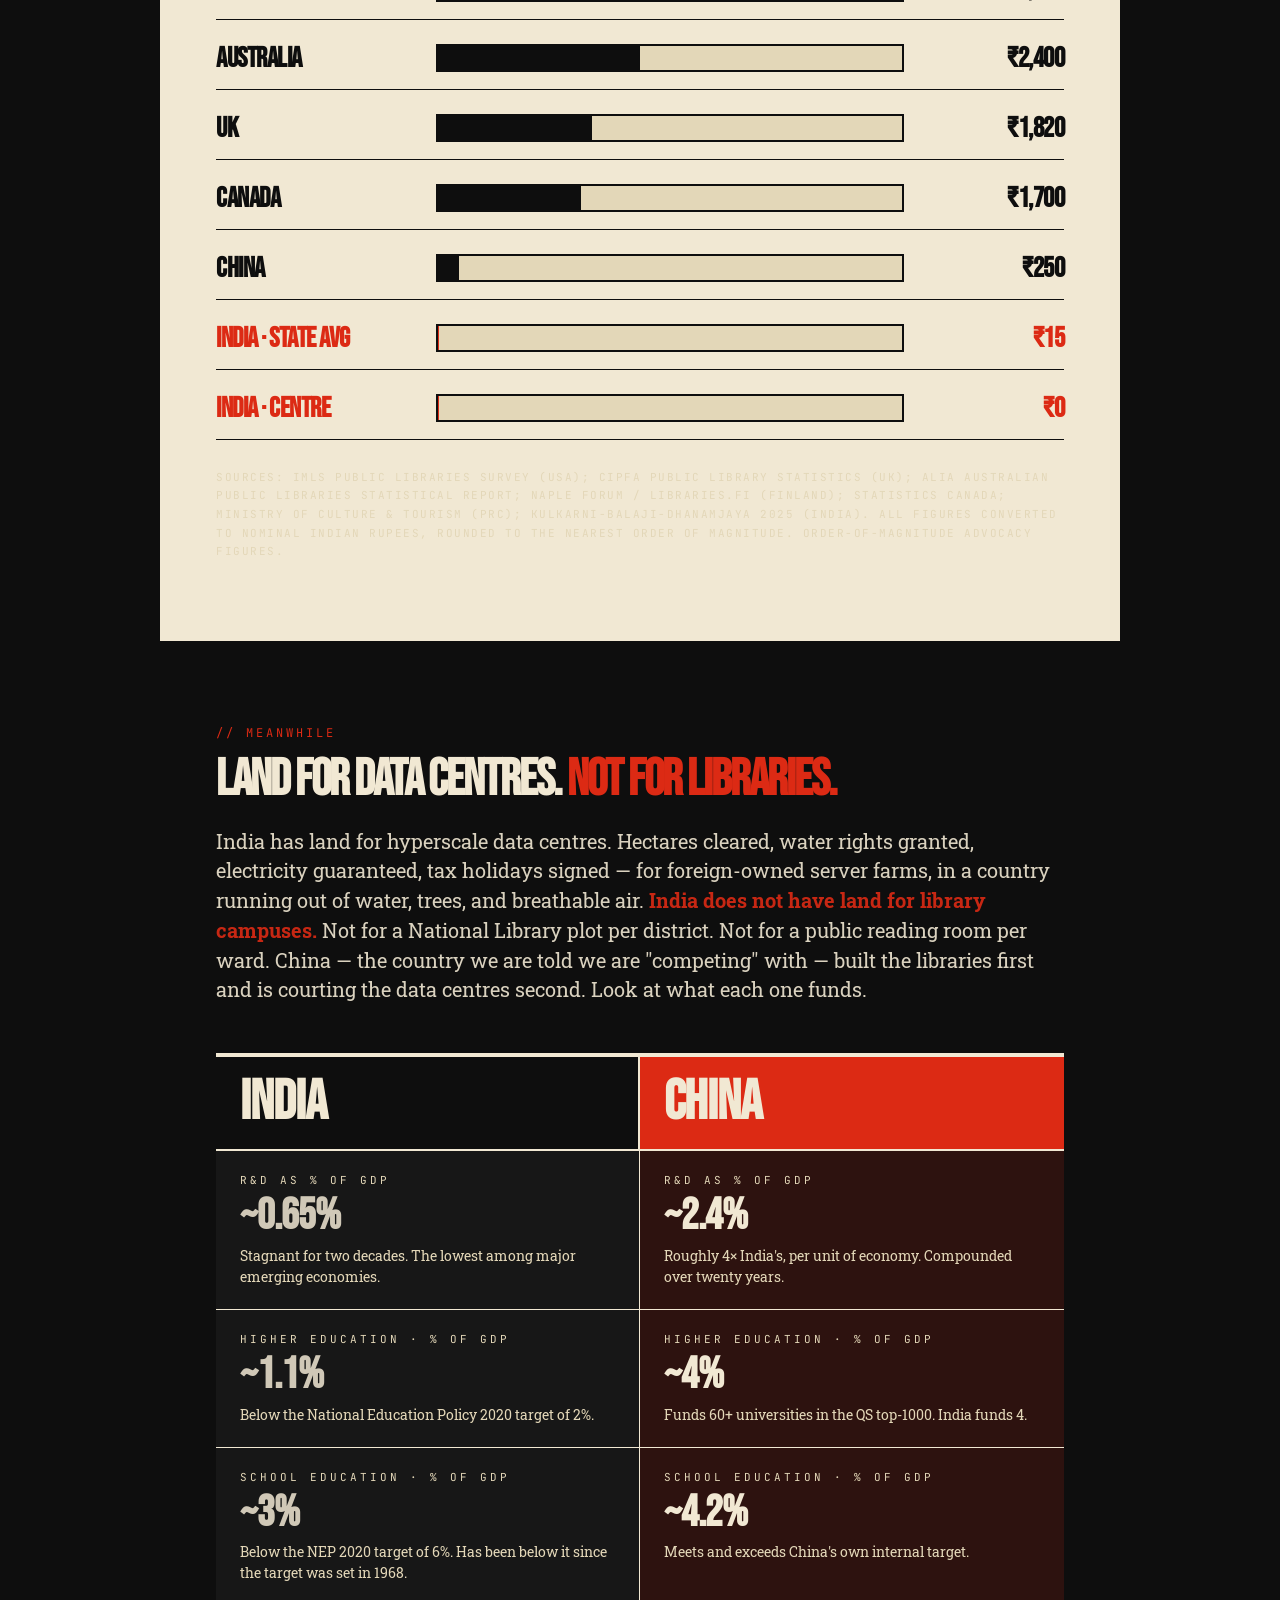
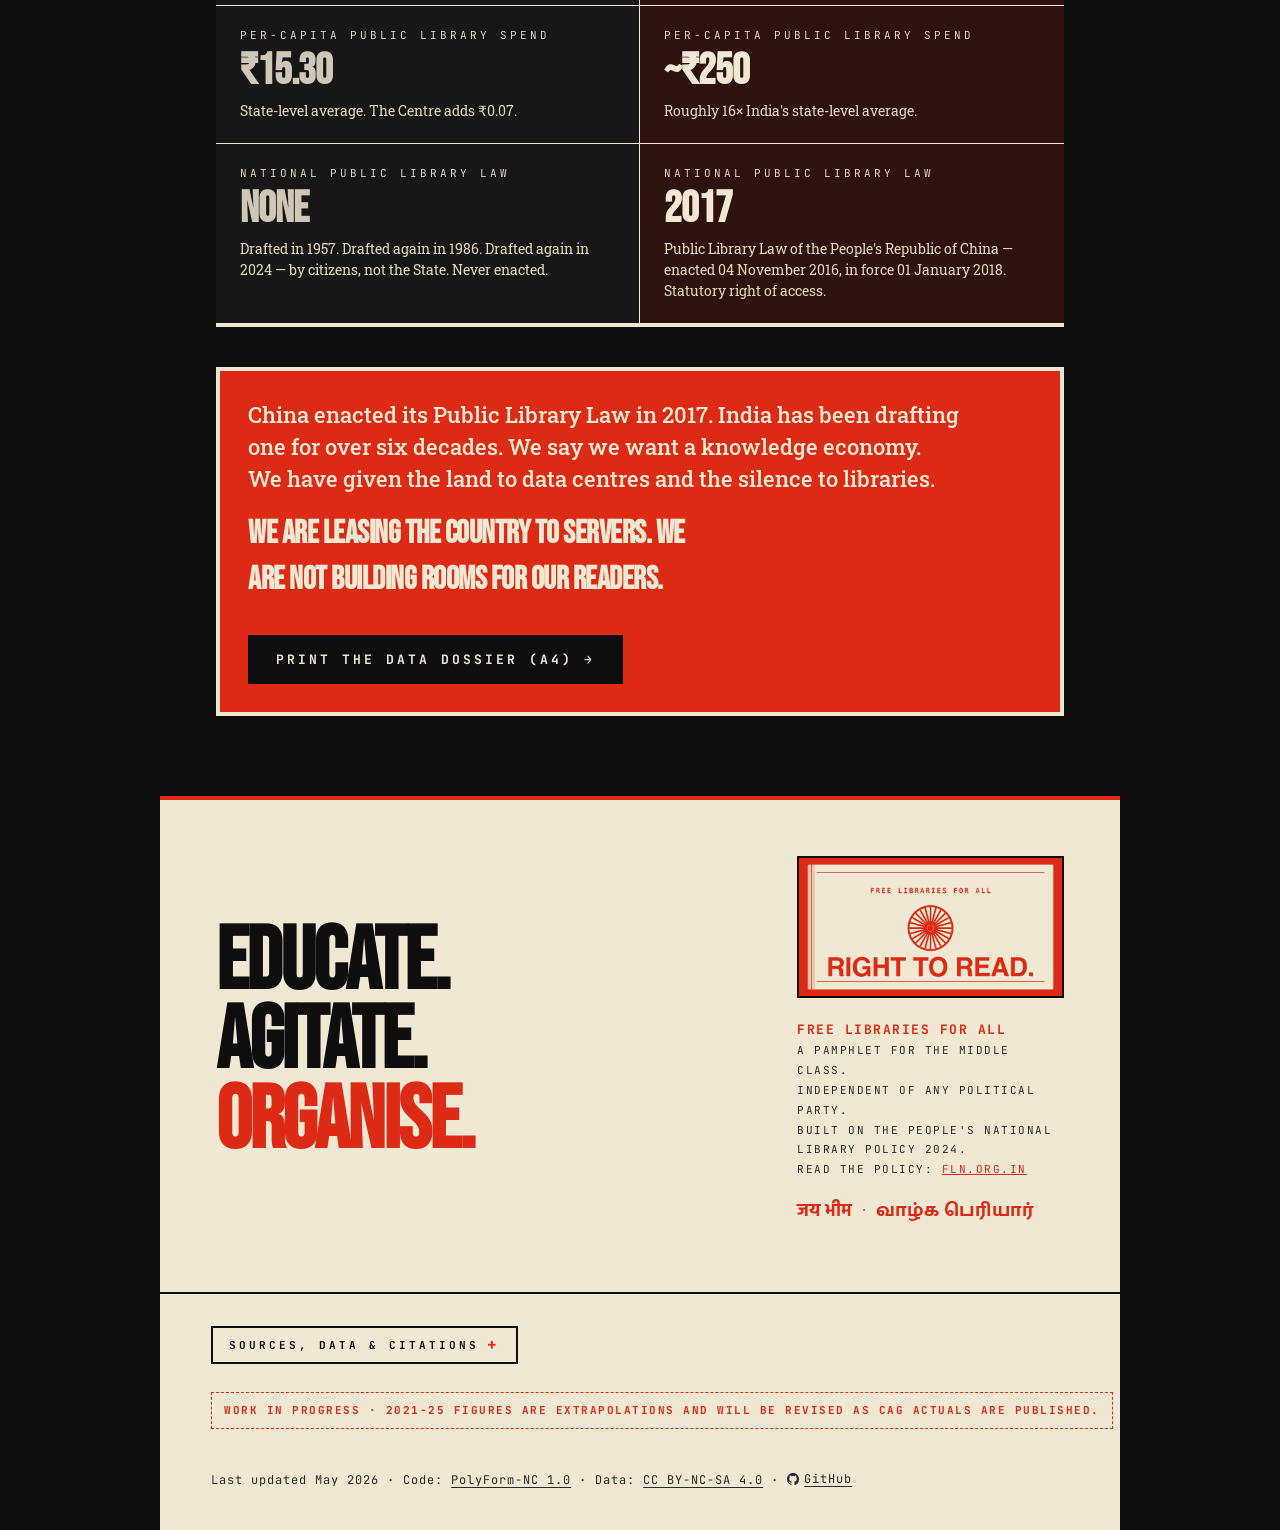
==== commit c5a0e92d: "feat(spend): switch deflator CPI-IW → MoSPI GDP; hero ₹3.85 → ₹4.66 Real per-capita library spend re" ====
--- a/data/index.html
+++ b/data/index.html
@@ -1,5 +1,5 @@
 <!DOCTYPE html>
-<html lang="en">
+<html lang="en-IN">
 <head>
 <meta charset="UTF-8" />
 <meta name="viewport" content="width=device-width, initial-scale=1.0" />
@@ -39,13 +39,15 @@
 <link rel="preconnect" href="https://fonts.gstatic.com" crossorigin />
 <link href="https://fonts.googleapis.com/css2?family=Bebas+Neue&family=Oswald:wght@600;700;900&family=Roboto+Slab:wght@400;500;700;900&family=Inter+Tight:wght@400;500;600;700&family=JetBrains+Mono:wght@400;500;700&family=Hind:wght@400;500;600;700&family=Hind+Madurai:wght@400;500;600;700&family=Hind+Siliguri:wght@400;500;600;700&family=Tiro+Devanagari+Hindi:ital@0;1&family=Noto+Serif+Tamil:wght@400;600;700&family=Noto+Serif+Bengali:wght@400;600;700&display=swap" rel="stylesheet" />
 
-<link rel="stylesheet" href="../assets/styles.css?v=44">
+<link rel="stylesheet" href="../assets/styles.css?v=45">
 </head>
 <body>
 
 <a class="skip-link" href="#main-content">Skip to content</a>
 
 <main class="pamphlet" id="main-content">
+
+  <h1 class="visually-hidden">Data — The Right to Read: RRRLF disbursements, state report cards, world comparisons, and Parliament Q&amp;A on public libraries in India.</h1>
 
   <!-- STRIP -->
   <div class="strip">
@@ -277,8 +279,8 @@
           China enacted its Public Library Law in 2017. India has been drafting one for over six decades. We say we want a knowledge economy. We have given the land to data centres and the silence to libraries.
           <strong>We are leasing the country to servers. We are not building rooms for our readers.</strong>
         </p>
-        <button type="button" class="print-btn" onclick="window.print()" aria-label="Print the data dossier as a 4-page A4 PDF" style="margin-top: 32px;">
-          Print the data dossier (4 pages, A4) →
+        <button type="button" class="print-btn" onclick="window.print()" aria-label="Print the data dossier as an A4 PDF" style="margin-top: 32px;">
+          Print the data dossier (A4) →
         </button>
       </div>
     </div>
@@ -389,7 +391,7 @@
     </div>
     <div class="colophon-line">
       Last updated May 2026 ·
-      Code: <a href="https://polyformproject.org/licenses/noncommercial/1.0.0/">PolyForm-NC 1.0</a> ·
+      Code: <a href="https://polyformproject.org/licenses/noncommercial/1.0.0">PolyForm-NC 1.0</a> ·
       Data: <a href="https://creativecommons.org/licenses/by-nc-sa/4.0/">CC BY-NC-SA 4.0</a> ·
       <a class="github-link" href="https://github.com/CommonerLLP/theright2read" target="_blank" rel="noopener" aria-label="GitHub repository: CommonerLLP/theright2read" title="CommonerLLP/theright2read">
         <svg class="github-icon" viewBox="0 0 16 16" aria-hidden="true" focusable="false">
@@ -403,10 +405,10 @@
 
 </main>
 
-<script src="../assets/data.js?v=44"></script>
-<script src="../assets/parliament_libraries.js?v=44"></script>
-<script src="../assets/helpers.js?v=44"></script>
-<script src="../assets/games.js?v=44"></script>
-<script src="../assets/main.js?v=44"></script>
+<script src="../assets/data.js?v=45"></script>
+<script src="../assets/parliament_libraries.js?v=45"></script>
+<script src="../assets/helpers.js?v=45"></script>
+<script src="../assets/games.js?v=45"></script>
+<script src="../assets/main.js?v=45"></script>
 </body>
 </html>
--- a/assets/styles.css
+++ b/assets/styles.css
@@ -88,6 +88,15 @@
     border: 2px solid var(--red);
   }
   .skip-link:focus { top: var(--space-2); outline: 2px solid var(--red); outline-offset: 2px; }
+
+  /* Screen-reader-only — content present in DOM and a11y tree but
+     invisible. Used for semantic page titles where the visual design
+     starts at h2. */
+  .visually-hidden {
+    position: absolute !important;
+    width: 1px; height: 1px; padding: 0; margin: -1px; overflow: hidden;
+    clip: rect(0, 0, 0, 0); white-space: nowrap; border: 0;
+  }
 
   .grain {
     position: absolute; inset: 0; pointer-events: none;
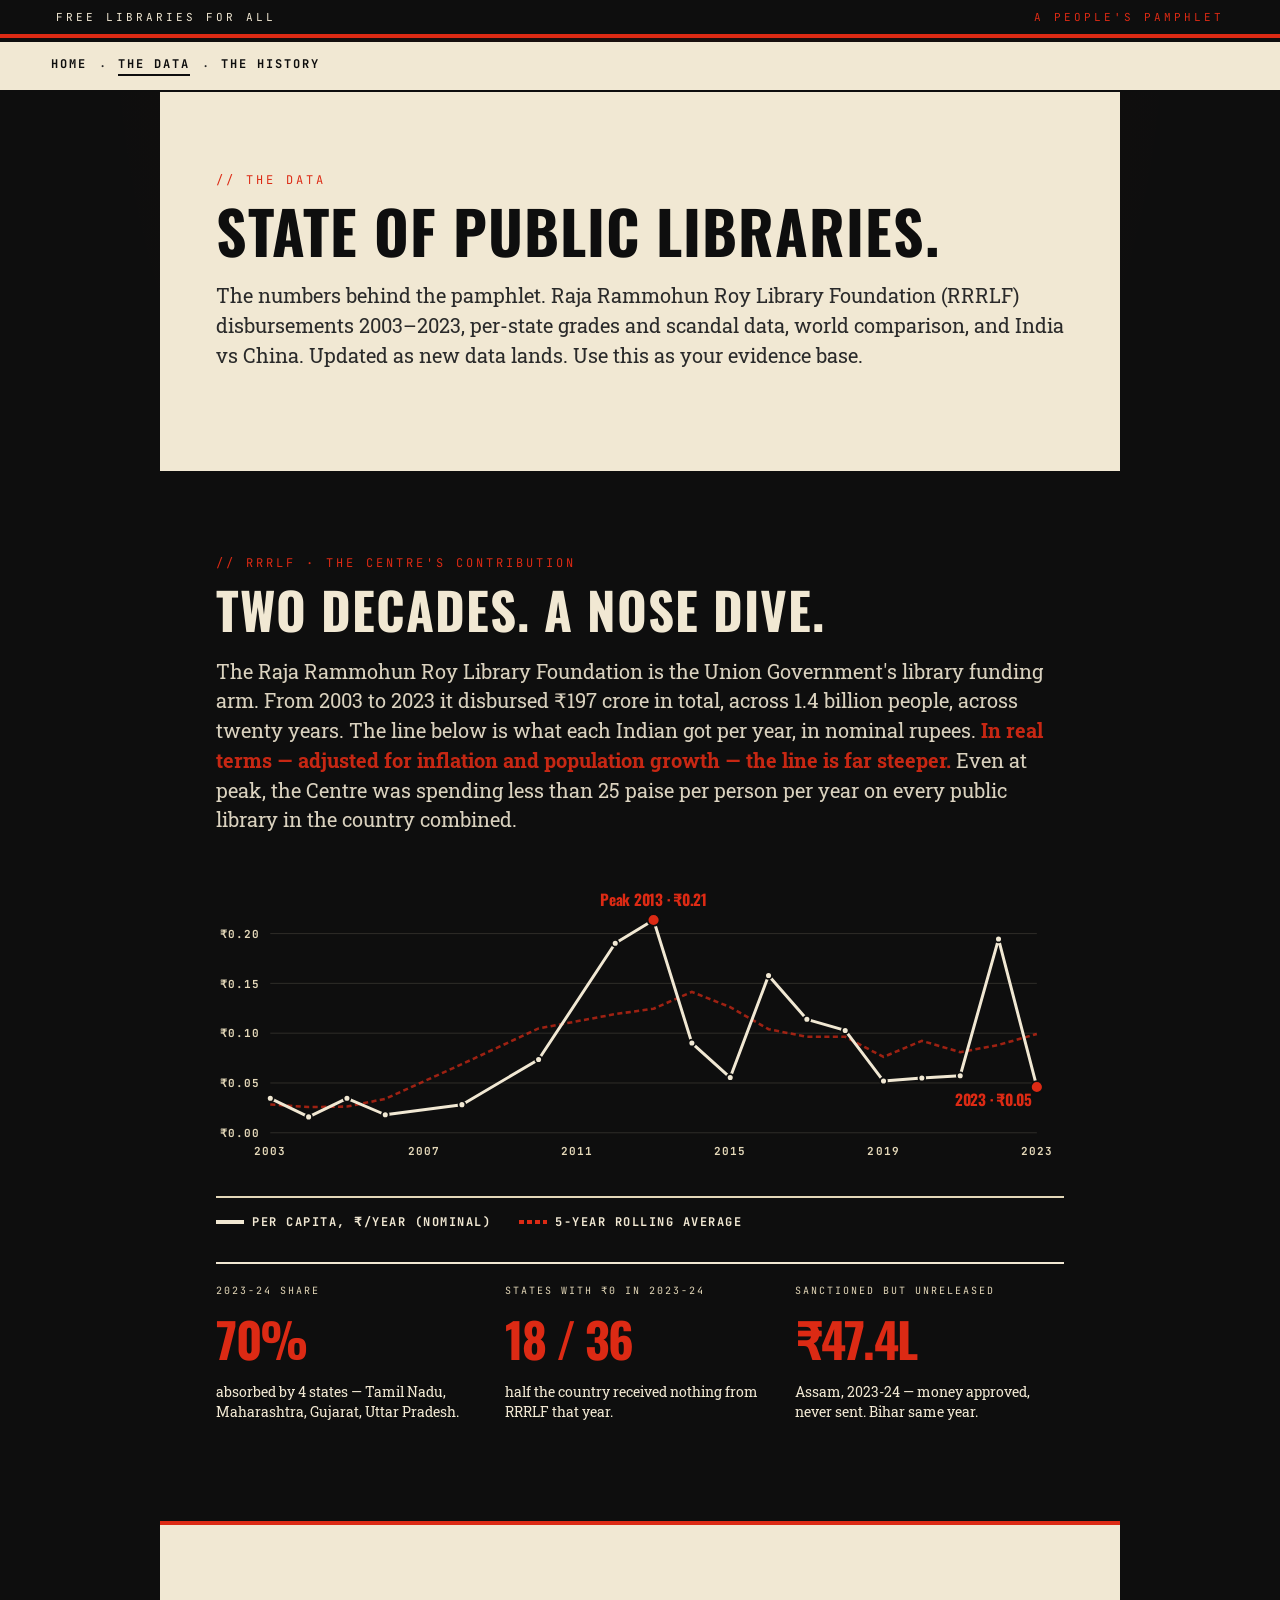
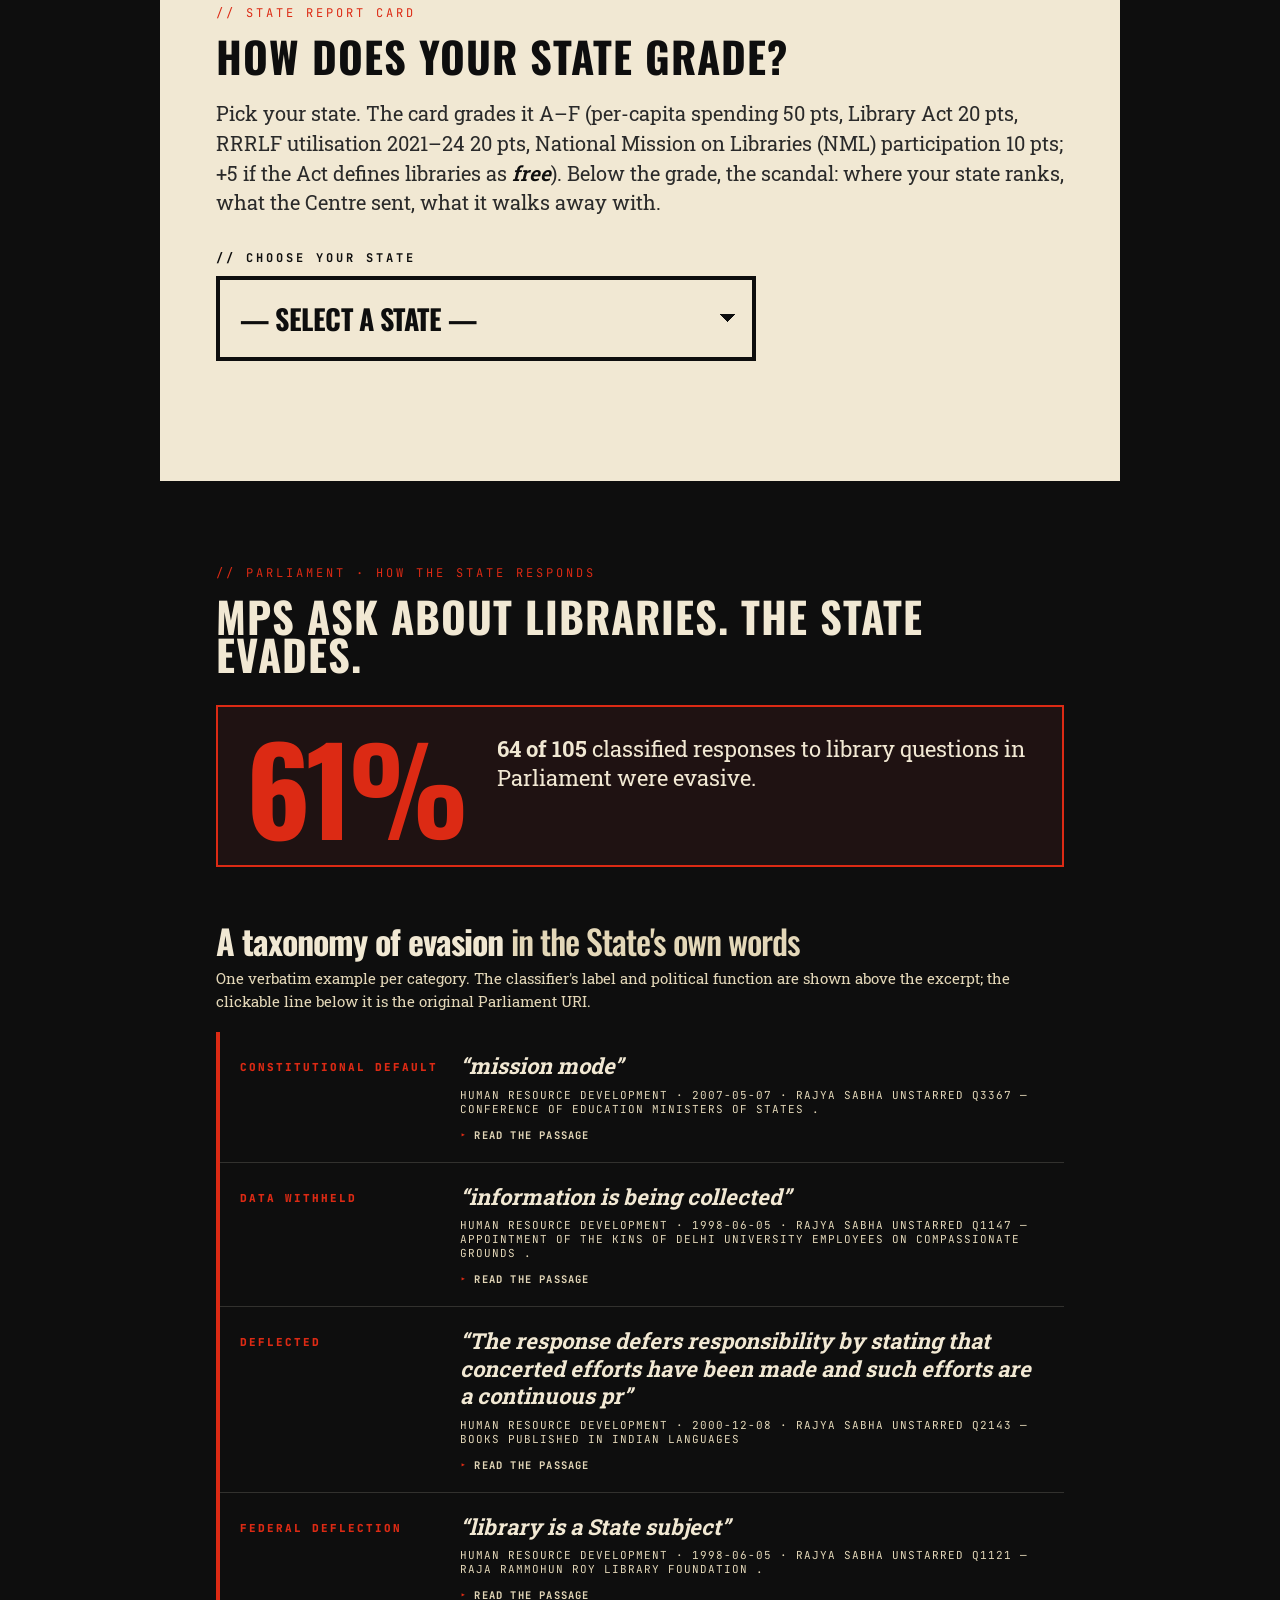
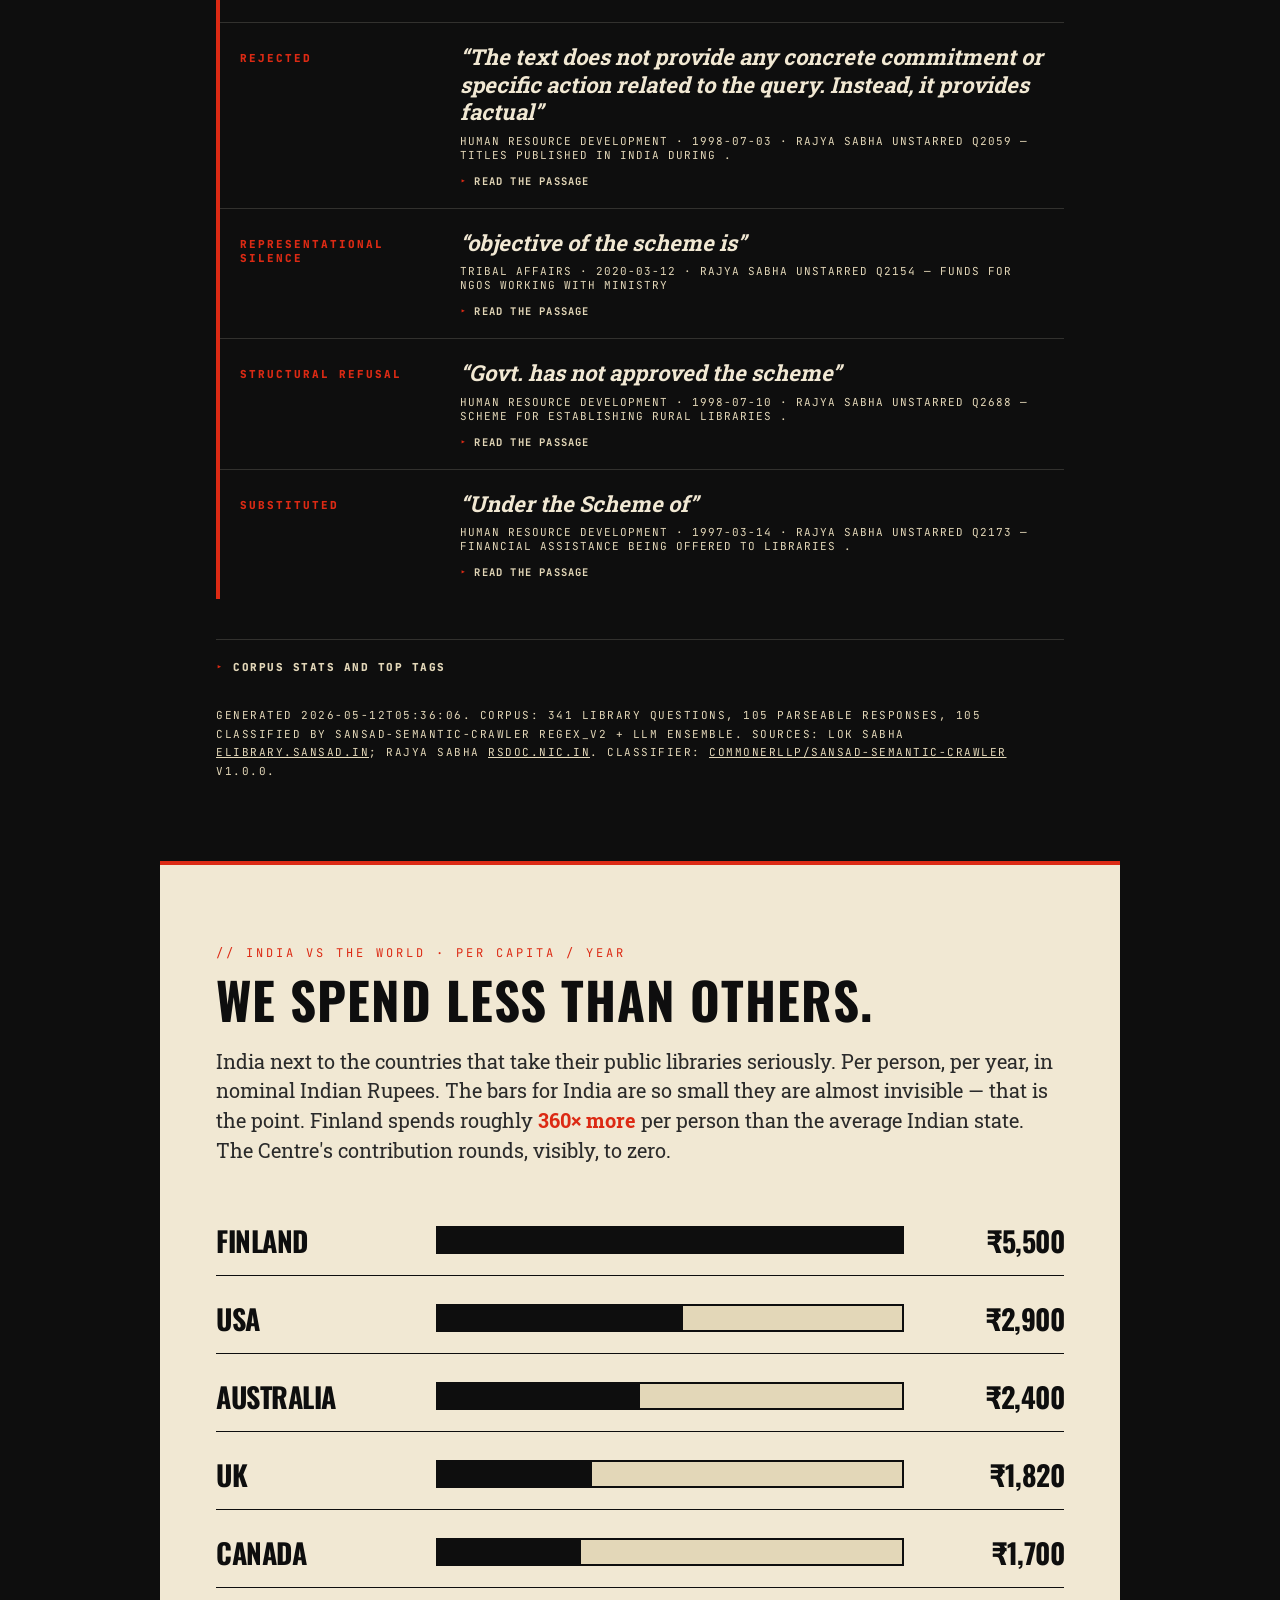
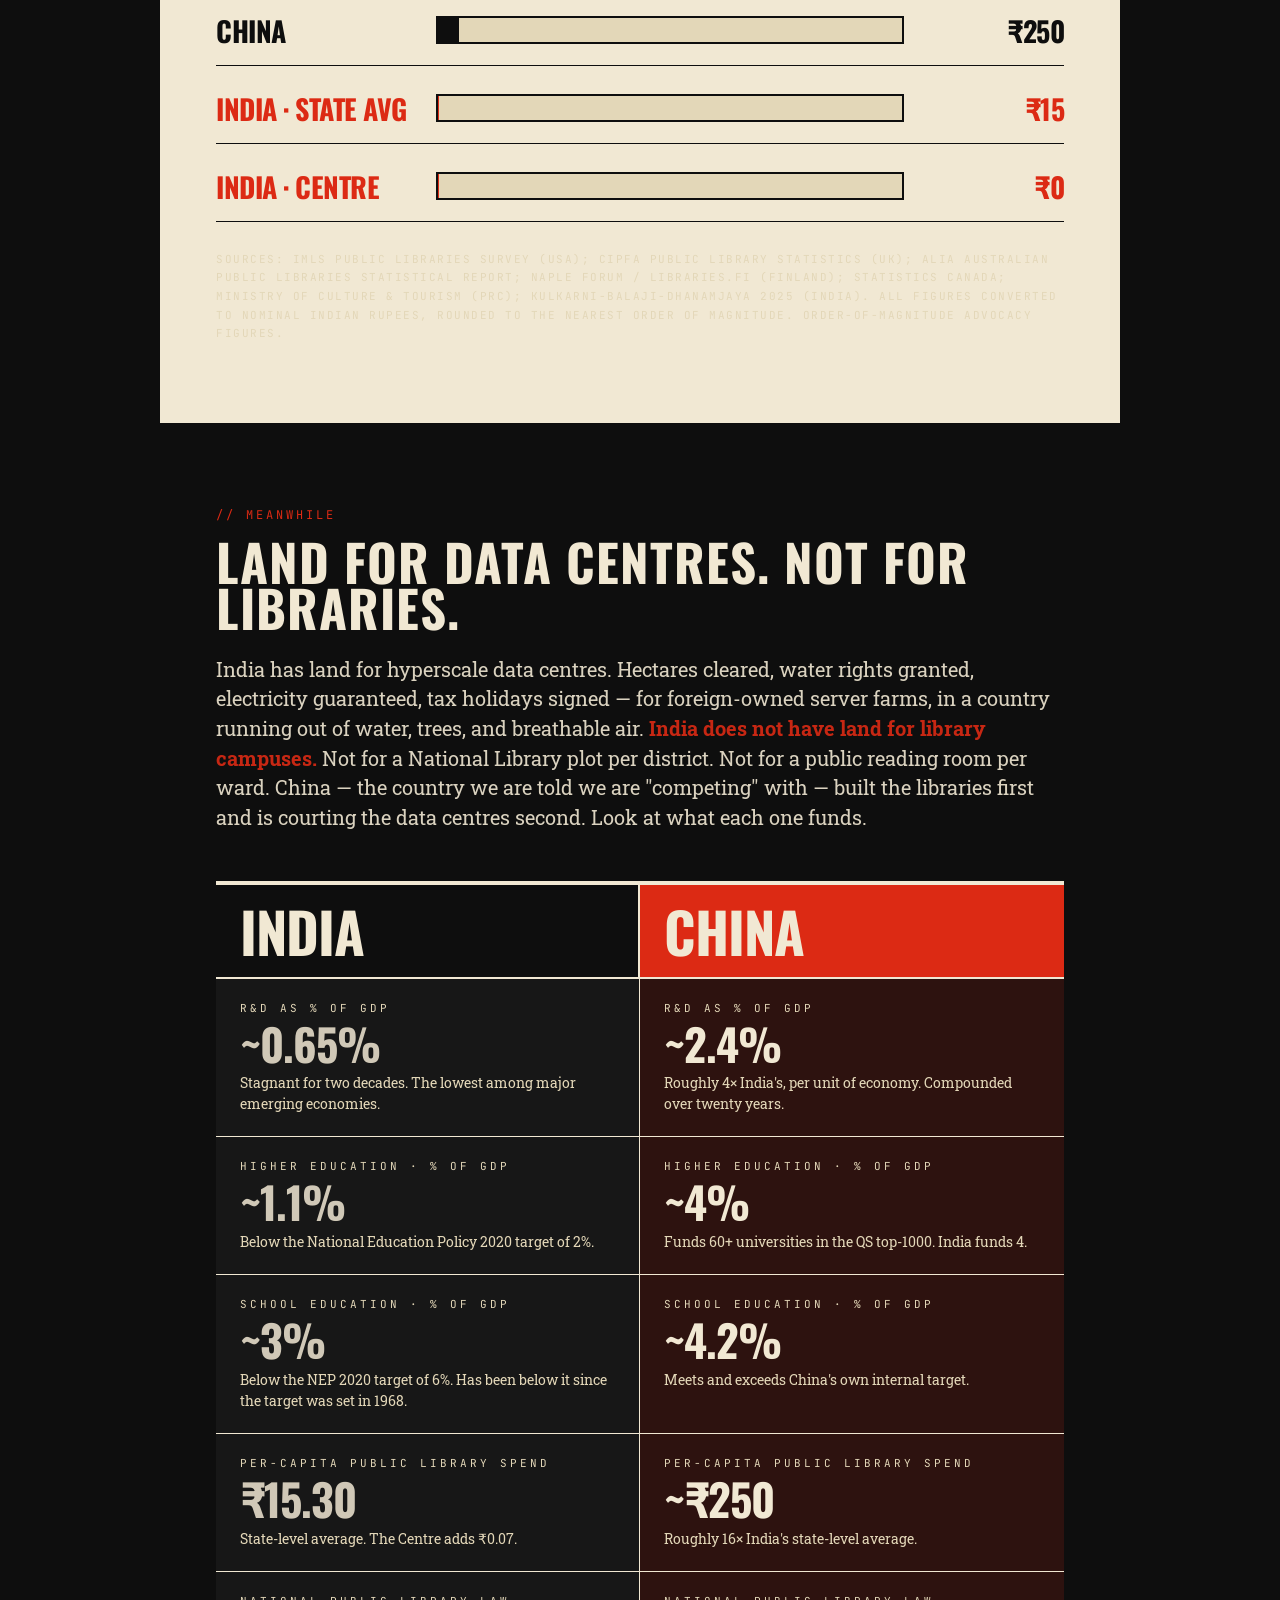
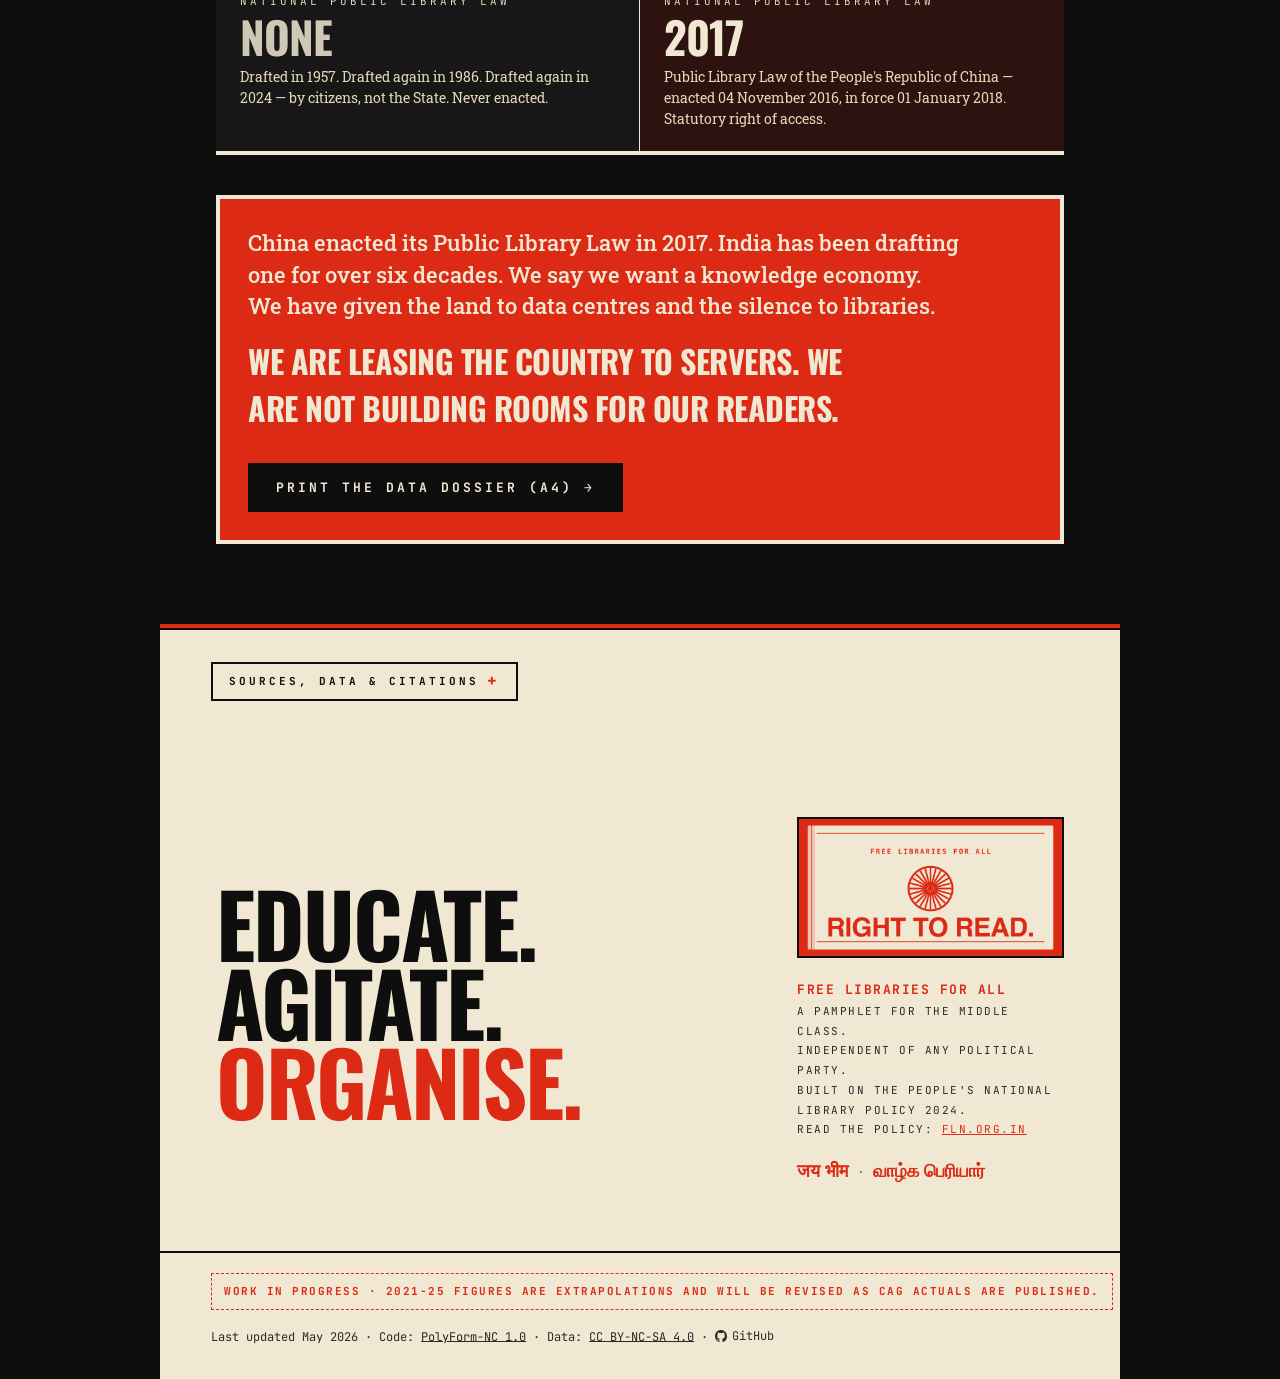
==== commit e899131d: "feat(ux): site-nav, red reduction, font consistency, editorial cuts - Add site-nav (Home · The Data " ====
--- a/data/index.html
+++ b/data/index.html
@@ -37,50 +37,55 @@
 
 <link rel="preconnect" href="https://fonts.googleapis.com" />
 <link rel="preconnect" href="https://fonts.gstatic.com" crossorigin />
-<link href="https://fonts.googleapis.com/css2?family=Bebas+Neue&family=Oswald:wght@600;700;900&family=Roboto+Slab:wght@400;500;700;900&family=Inter+Tight:wght@400;500;600;700&family=JetBrains+Mono:wght@400;500;700&family=Hind:wght@400;500;600;700&family=Hind+Madurai:wght@400;500;600;700&family=Hind+Siliguri:wght@400;500;600;700&family=Tiro+Devanagari+Hindi:ital@0;1&family=Noto+Serif+Tamil:wght@400;600;700&family=Noto+Serif+Bengali:wght@400;600;700&display=swap" rel="stylesheet" />
-
-<link rel="stylesheet" href="../assets/styles.css?v=45">
+<link href="https://fonts.googleapis.com/css2?family=Bebas+Neue&family=Oswald:wght@600;700;900&family=Roboto+Slab:wght@400;500;700;900&family=Inter+Tight:wght@400;500;600;700&family=JetBrains+Mono:wght@400;500;700&display=swap" rel="stylesheet" />
+
+<link rel="stylesheet" href="../assets/styles.css?v=48">
 </head>
 <body>
 
 <a class="skip-link" href="#main-content">Skip to content</a>
 
-<main class="pamphlet" id="main-content">
-
-  <h1 class="visually-hidden">Data — The Right to Read: RRRLF disbursements, state report cards, world comparisons, and Parliament Q&amp;A on public libraries in India.</h1>
-
+<header>
   <!-- STRIP -->
   <div class="strip">
     <span lang="en">Free Libraries For All</span>
     <span class="accent">A People's Pamphlet</span>
   </div>
 
-  <!-- STICKY CALL-TO-ACTION — links back to the pamphlet's write section -->
+  <!-- STICKY CALL-TO-ACTION -->
   <div class="actbar">
     <a href="/#write"><span class="bang">ACT!</span>Write to your CM and the PM <span style="opacity:0.85">— now.</span><span class="arrow">→</span></a>
   </div>
 
-  <!-- BACK LINKS — to pamphlet + sister page -->
-  <div class="data-backbar">
-    <a href="/" class="data-back-link">← Back to the pamphlet</a>
-    <a href="/inequality/" class="data-back-link" style="margin-left: 16px;">Our past →</a>
-  </div>
+  <!-- SITE NAV -->
+  <nav class="site-nav" aria-label="Site navigation">
+    <a href="/" class="site-nav-link">Home</a>
+    <span class="site-nav-sep" aria-hidden="true">·</span>
+    <a href="/data/" class="site-nav-link" aria-current="page">The Data</a>
+    <span class="site-nav-sep" aria-hidden="true">·</span>
+    <a href="/inequality/" class="site-nav-link">The History</a>
+  </nav>
+</header>
+
+<main class="pamphlet" id="main-content">
+
+  <h1 class="visually-hidden">Data — The Right to Read: RRRLF disbursements, state report cards, world comparisons, and Parliament Q&amp;A on public libraries in India.</h1>
 
   <!-- DATA PAGE OPENER -->
-  <section class="section cream" id="data-hero">
+  <section class="section cream fit-headline" id="data-hero" style="--cqi-h2: 7;">
     <div class="def-stack">
       <div class="eyebrow">The data</div>
-      <h2>STATE OF <span class="red">PUBLIC LIBRARIES.</span></h2>
-      <p class="lede">The numbers behind the pamphlet. RRRLF disbursements 2003-2023, per-state grades and scandal data, world comparison, and India vs China. Updated as new data lands. Use this as your evidence base.</p>
+      <h2>STATE OF PUBLIC LIBRARIES.</h2>
+      <p class="lede">The numbers behind the pamphlet. Raja Rammohun Roy Library Foundation (RRRLF) disbursements 2003–2023, per-state grades and scandal data, world comparison, and India vs China. Updated as new data lands. Use this as your evidence base.</p>
     </div>
   </section>
 
   <!-- 1 · RRRLF -->
-  <section class="section ink" id="rrrlf">
+  <section class="section ink fit-headline" id="rrrlf" style="--cqi-h2: 6;">
     <div class="grain soft"></div>
     <div class="stack">
       <div class="eyebrow">RRRLF · the Centre's contribution</div>
-      <h2>TWO DECADES. <span class="red">A NOSE DIVE.</span></h2>
+      <h2>TWO DECADES. A NOSE DIVE.</h2>
       <p class="lede">The Raja Rammohun Roy Library Foundation is the Union Government's library funding arm. From 2003 to 2023 it disbursed ₹197 crore in total, across 1.4 billion people, across twenty years. The line below is what each Indian got per year, in nominal rupees. <strong class="t-red">In real terms — adjusted for inflation and population growth — the line is far steeper.</strong> Even at peak, the Centre was spending less than 25 paise per person per year on every public library in the country combined.</p>
       <div class="rrrlf-chart" id="rrrlf-chart"></div>
       <div class="stat-grid">
@@ -104,10 +109,10 @@
   </section>
 
   <!-- 2 · STATE REPORT CARD + SCANDAL DETAILS (one picker, two stacked panels) -->
-  <section class="section cream" id="report-card">
+  <section class="section cream fit-headline" id="report-card" style="--cqi-h2: 5;">
     <div class="eyebrow">State Report Card</div>
-    <h2>HOW DOES YOUR STATE <span class="red">GRADE?</span></h2>
-    <p class="lede">Pick your state. The card grades it A–F (per-capita spending 50 pts, Library Act 20 pts, RRRLF utilisation 2021-24 20 pts, NML participation 10 pts; +5 if the Act defines libraries as <em>free</em>). Below the grade, the scandal: where your state ranks, what the Centre sent, what it walks away with.</p>
+    <h2>HOW DOES YOUR STATE GRADE?</h2>
+    <p class="lede">Pick your state. The card grades it A–F (per-capita spending 50 pts, Library Act 20 pts, RRRLF utilisation 2021–24 20 pts, National Mission on Libraries (NML) participation 10 pts; +5 if the Act defines libraries as <em>free</em>). Below the grade, the scandal: where your state ranks, what the Centre sent, what it walks away with.</p>
 
     <div class="picker-wrap">
       <label class="picker-label" for="state-picker">Choose your state</label>
@@ -151,22 +156,12 @@
   <!-- Library game and diversion game both moved to homepage. -->
 
 
-  <section class="section ink" id="parliament">
+  <section class="section ink fit-headline" id="parliament" style="--cqi-h2: 5;">
     <div class="grain soft"></div>
     <div class="stack">
       <div class="eyebrow">Parliament · how the State responds</div>
-      <h2>MPs ASK ABOUT LIBRARIES. <span class="red">THE STATE EVADES.</span></h2>
-      <p class="lede">The chart above shows what the Centre <em>spent</em>. This section shows what the Centre <em>says</em> when MPs ask about that spending. <strong>341 library questions in Lok Sabha and Rajya Sabha. 105 had a parseable ministry response.</strong> Of those, <strong class="t-red">64 (61%) were classified as evasive</strong> by the open-source <a href="https://github.com/CommonerLLP/sansad-semantic-crawler" target="_blank" rel="noopener">sansad-semantic-crawler</a> — not Government opinion, Government's own words against a public taxonomy of parliamentary evasion.</p>
-
+      <h2>MPs ASK ABOUT LIBRARIES. THE STATE EVADES.</h2>
       <div class="parl-headline-stat" id="parl-headline-stat"></div>
-
-      <h3 class="parl-subhead">"Library is a state subject." <span class="t-cream-soft">Same five words. Two decades. Both major parties.</span></h3>
-      <p class="parl-subhead-note">The Centre's library-funding arm is RRRLF. Its smallness — ₹197 crore over twenty years — is justified, in Parliament, by the same five-word deflection. Below: every time the Centre invoked it in response to an RRRLF-tagged question, in the order it happened.</p>
-      <div class="parl-rrrlf-cascade" id="parl-rrrlf-cascade"></div>
-
-      <h3 class="parl-subhead">Per-ministry evasion rate <span class="t-cream-soft">on classified responses</span></h3>
-      <p class="parl-subhead-note">Of the 105 responses our classifier could read, here is the share each ministry spent on deflection, refusal, redirection, withheld data, or constitutional default. <strong>N is small — show it.</strong></p>
-      <div class="parl-ministry-rows" id="parl-ministry-rows"></div>
 
       <h3 class="parl-subhead">A taxonomy of evasion <span class="t-cream-soft">in the State's own words</span></h3>
       <p class="parl-subhead-note">One verbatim example per category. The classifier's label and political function are shown above the excerpt; the clickable line below it is the original Parliament URI.</p>
@@ -184,9 +179,9 @@
 
 
   <!-- 3.5 · WORLD COMPARISON — India next to the rich-world peers -->
-  <section class="section cream" id="world">
+  <section class="section cream fit-headline" id="world" style="--cqi-h2: 6;">
     <div class="eyebrow">India vs the World · per capita / year</div>
-    <h2>WE SPEND <span class="red">LESS</span> THAN OTHERS.</h2>
+    <h2>WE SPEND LESS THAN OTHERS.</h2>
     <p class="lede">India next to the countries that take their public libraries seriously. Per person, per year, in nominal Indian Rupees. The bars for India are so small they are almost invisible — that is the point. Finland spends roughly <strong>360× more</strong> per person than the average Indian state. The Centre's contribution rounds, visibly, to zero.</p>
     <div class="world-rows" id="world-rows"></div>
     <div class="section-source-note" style="margin-top: 28px;">
@@ -199,7 +194,7 @@
     <div class="grain soft"></div>
     <div class="stack">
       <div class="eyebrow">Meanwhile</div>
-      <h2>LAND FOR DATA CENTRES. <span class="red">NOT FOR LIBRARIES.</span></h2>
+      <h2>LAND FOR DATA CENTRES. NOT FOR LIBRARIES.</h2>
       <p class="lede">India has land for hyperscale data centres. Hectares cleared, water rights granted, electricity guaranteed, tax holidays signed — for foreign-owned server farms, in a country running out of water, trees, and breathable air. <strong>India does not have land for library campuses.</strong> Not for a National Library plot per district. Not for a public reading room per ward. China — the country we are told we are "competing" with — built the libraries first and is courting the data centres second. Look at what each one funds.</p>
 
       <div class="vs-grid" role="table" aria-label="India versus China — knowledge investment comparison">
@@ -286,8 +281,84 @@
     </div>
   </section>
 
-  <!-- FOOTER -->
-  <!-- Closing CTA + masthead — content section, not part of the unified footer -->
+  <!-- FOOTER — sources above the closing peroration -->
+  <footer class="page-footer">
+    <details class="bib-collapse">
+      <summary class="bib-head">Sources, data &amp; citations</summary>
+        <ul class="bib-list">
+          <li>
+            <span class="bib-label">Per-capita library expenditure</span>
+            <span class="bib-cite">(₹11.62 national, ₹9.55 state, ₹2.07 Centre, peak 2018-19) — Kulkarni, S. R., Balaji, B. P., &amp; Dhanamjaya, M. (2025). <em>What is the per capita expenditure on public libraries in India? An empirical analysis.</em> In <em>Book of abstracts: Global library summit on library diplomacy</em>, South Asian University, New Delhi, 5-7 February 2025 (pp. 125-132). LIS Academy. Sourced from CAG Combined Finance &amp; Revenue Accounts, Major Head 2205 / Sub-head 105.</span>
+          </li>
+          <li>
+            <span class="bib-label">State-wise per-capita library spending, 2014-15 to 2020-21</span>
+            <span class="bib-cite">Ministry of Culture, Government of India.</span>
+          </li>
+          <li>
+            <span class="bib-label">Centre's library spending</span>
+            <span class="bib-cite">(~₹195 cr/yr avg 2014-21; ₹250 cr peak 2018-19) — CAG Combined Finance &amp; Revenue Accounts, via Kulkarni-Balaji-Dhanamjaya 2025.</span>
+          </li>
+          <li>
+            <span class="bib-label">RRRLF disbursements 2003-2023; state-wise 2021-25</span>
+            <span class="bib-cite">Raja Rammohun Roy Library Foundation; Rajya Sabha Q.1316 (31.07.2025); Lok Sabha Q.†2365 (04.08.2025) &amp; Q.†4081 (18.08.2025).</span>
+          </li>
+          <li>
+            <span class="bib-label">Statue of Unity construction cost</span>
+            <span class="bib-cite">(~₹2,989 crore) — Government of Gujarat, 2018.</span>
+          </li>
+          <li>
+            <span class="bib-label">Union Budget 2024-25</span>
+            <span class="bib-cite">(~₹48 lakh crore) — Government of India, Budget at a Glance.</span>
+          </li>
+          <li>
+            <span class="bib-label">Corporate tax cut revenue forgone</span>
+            <span class="bib-cite">(~₹1.45 lakh crore, FY 2019-20) — CAG Performance Audit and Finance Ministry annexures, after the corporate tax rate cut from 30% to 22% (15% for new manufacturing).</span>
+          </li>
+          <li>
+            <span class="bib-label">Production-Linked Incentive (PLI)</span>
+            <span class="bib-cite">(~₹1.97 lakh crore committed across 14 sectors) — Ministry of Commerce and Industry.</span>
+          </li>
+          <li>
+            <span class="bib-label">Government advertising / publicity</span>
+            <span class="bib-cite">(₹644 cr FY 2024-25 actual; ₹1,211 cr FY 2025-26 allocation; 5-year total ₹2,447 cr) — Lok Sabha replies (Shafi Parambil, December 2025); Union Budget 2025-26.</span>
+          </li>
+          <li>
+            <span class="bib-label">PM Modi's foreign trips</span>
+            <span class="bib-cite">(₹762 cr cumulative 2015-2025; ₹109 cr in 2024; ₹175 cr in 2025) — Ministry of External Affairs replies in Lok Sabha; The Wire (March 2025); Deccan Chronicle.</span>
+          </li>
+          <li>
+            <span class="bib-label">Ambedkar's 1915 letter on Sir Pherozshah Mehta</span>
+            <span class="bib-cite">(urging a library over a statue) — Narake, H., Kasare, M. L., Kamble, N. G., &amp; Godghate, A. (Eds.) (2014), <em>Dr. Babasaheb Ambedkar: Writings and Speeches</em>, Vol. 17(III), p. 162. Government of Maharashtra. Cited via <a href="https://www.roundtableindia.co.in/a-library-in-a-controversy-dr-b-r-ambedkar-and-jawaharlal-nehru-university/" target="_blank" rel="noopener">Round Table India</a>.</span>
+          </li>
+          <li>
+            <span class="bib-label">India vs China comparisons</span>
+            <span class="bib-cite">(R&amp;D, higher education, school education, library spending, 2017 Public Library Law) — UNESCO Institute for Statistics; World Bank; OECD; Ministry of Culture and Tourism (PRC). Order-of-magnitude figures only.</span>
+          </li>
+          <li>
+            <span class="bib-label">International library spending</span>
+            <span class="bib-cite">(USA $35 / ~₹2,900 per cap) — IMLS Public Libraries Survey (USA); CIPFA Public Library Statistics (UK); ALIA Australian Public Libraries Statistical Report; NAPLE Forum / Libraries.fi (Finland); Statistics Canada.</span>
+          </li>
+          <li>
+            <span class="bib-label">Public Library Service norm</span>
+            <span class="bib-cite">(1 library per 3,000 people) — IFLA-UNESCO Public Library Manifesto (2022); IFLA Library Map of the World.</span>
+          </li>
+          <li>
+            <span class="bib-label">Income tax computation</span>
+            <span class="bib-cite">in the calculator — New Tax Regime FY 2024-25 (Government of India), with ₹75,000 standard deduction, Section 87A rebate, and 4% Health &amp; Education cess applied.</span>
+          </li>
+          <li>
+            <span class="bib-label">Library law &amp; policy framing</span>
+            <span class="bib-cite">People's National Library Policy 2024 (Free Libraries Network, <a href="https://www.fln.org.in" target="_blank" rel="noopener">fln.org.in</a>).</span>
+          </li>
+        </ul>
+      <div class="bib-notes">
+        <span class="bib-label">Notes on the data</span>
+        Census 2011 population basis used for per-capita calculations in source data. West Bengal 2019-20 (₹0.46) reflects reporting irregularity. Tripura 2020-21 (₹0.07) requires further investigation. Many of the quantitative ratios are advocacy-grade approximations rounded to the nearest order of magnitude; methodological exactness varies. Where multiple figures exist, the most recent CAG-verified or peak-year value has been used.
+      </div>
+    </details>
+  </footer>
+
+  <!-- Closing peroration -->
   <section class="closing-section">
     <div class="footer-grid">
       <div>
@@ -311,81 +382,8 @@
     </div>
   </section>
 
-  <!-- Unified footer — identical on every page of the site -->
-  <footer class="page-footer">
-    <details class="bib-collapse">
-      <summary class="bib-head">Sources, data &amp; citations</summary>
-        <ul class="bib-list">
-          <li>
-            <span class="bib-label">Per-capita library expenditure</span>
-            <span class="bib-cite">(₹11.62 national, ₹9.55 state, ₹2.07 Centre, peak 2018-19) — Kulkarni, S. R., Balaji, B. P., &amp; Dhanamjaya, M. (2025). <em>What is the per capita expenditure on public libraries in India? An empirical analysis.</em> In <em>Book of abstracts: Global library summit on library diplomacy</em>, South Asian University, New Delhi, 5-7 February 2025 (pp. 125-132). LIS Academy. Sourced from CAG Combined Finance &amp; Revenue Accounts, Major Head 2205 / Sub-head 105.</span>
-          </li>
-          <li>
-            <span class="bib-label">State-wise per-capita library spending, 2014-15 to 2020-21</span>
-            <span class="bib-cite">Ministry of Culture, Government of India.</span>
-          </li>
-          <li>
-            <span class="bib-label">Centre's library spending</span>
-            <span class="bib-cite">(~₹195 cr/yr avg 2014-21; ₹250 cr peak 2018-19) — CAG Combined Finance &amp; Revenue Accounts, via Kulkarni-Balaji-Dhanamjaya 2025.</span>
-          </li>
-          <li>
-            <span class="bib-label">RRRLF disbursements 2003-2023; state-wise 2021-25</span>
-            <span class="bib-cite">Raja Rammohun Roy Library Foundation; Rajya Sabha Q.1316 (31.07.2025); Lok Sabha Q.†2365 (04.08.2025) &amp; Q.†4081 (18.08.2025).</span>
-          </li>
-          <li>
-            <span class="bib-label">Statue of Unity construction cost</span>
-            <span class="bib-cite">(~₹2,989 crore) — Government of Gujarat, 2018.</span>
-          </li>
-          <li>
-            <span class="bib-label">Union Budget 2024-25</span>
-            <span class="bib-cite">(~₹48 lakh crore) — Government of India, Budget at a Glance.</span>
-          </li>
-          <li>
-            <span class="bib-label">Corporate tax cut revenue forgone</span>
-            <span class="bib-cite">(~₹1.45 lakh crore, FY 2019-20) — CAG Performance Audit and Finance Ministry annexures, after the corporate tax rate cut from 30% to 22% (15% for new manufacturing).</span>
-          </li>
-          <li>
-            <span class="bib-label">Production-Linked Incentive (PLI)</span>
-            <span class="bib-cite">(~₹1.97 lakh crore committed across 14 sectors) — Ministry of Commerce and Industry.</span>
-          </li>
-          <li>
-            <span class="bib-label">Government advertising / publicity</span>
-            <span class="bib-cite">(₹644 cr FY 2024-25 actual; ₹1,211 cr FY 2025-26 allocation; 5-year total ₹2,447 cr) — Lok Sabha replies (Shafi Parambil, December 2025); Union Budget 2025-26.</span>
-          </li>
-          <li>
-            <span class="bib-label">PM Modi's foreign trips</span>
-            <span class="bib-cite">(₹762 cr cumulative 2015-2025; ₹109 cr in 2024; ₹175 cr in 2025) — Ministry of External Affairs replies in Lok Sabha; The Wire (March 2025); Deccan Chronicle.</span>
-          </li>
-          <li>
-            <span class="bib-label">Ambedkar's 1915 letter on Sir Pherozshah Mehta</span>
-            <span class="bib-cite">(urging a library over a statue) — Narake, H., Kasare, M. L., Kamble, N. G., &amp; Godghate, A. (Eds.) (2014), <em>Dr. Babasaheb Ambedkar: Writings and Speeches</em>, Vol. 17(III), p. 162. Government of Maharashtra. Cited via <a href="https://www.roundtableindia.co.in/a-library-in-a-controversy-dr-b-r-ambedkar-and-jawaharlal-nehru-university/" target="_blank" rel="noopener">Round Table India</a>.</span>
-          </li>
-          <li>
-            <span class="bib-label">India vs China comparisons</span>
-            <span class="bib-cite">(R&amp;D, higher education, school education, library spending, 2017 Public Library Law) — UNESCO Institute for Statistics; World Bank; OECD; Ministry of Culture and Tourism (PRC). Order-of-magnitude figures only.</span>
-          </li>
-          <li>
-            <span class="bib-label">International library spending</span>
-            <span class="bib-cite">(USA $35 / ~₹2,900 per cap) — IMLS Public Libraries Survey (USA); CIPFA Public Library Statistics (UK); ALIA Australian Public Libraries Statistical Report; NAPLE Forum / Libraries.fi (Finland); Statistics Canada.</span>
-          </li>
-          <li>
-            <span class="bib-label">Public Library Service norm</span>
-            <span class="bib-cite">(1 library per 3,000 people) — IFLA-UNESCO Public Library Manifesto (2022); IFLA Library Map of the World.</span>
-          </li>
-          <li>
-            <span class="bib-label">Income tax computation</span>
-            <span class="bib-cite">in the calculator — New Tax Regime FY 2024-25 (Government of India), with ₹75,000 standard deduction, Section 87A rebate, and 4% Health &amp; Education cess applied.</span>
-          </li>
-          <li>
-            <span class="bib-label">Library law &amp; policy framing</span>
-            <span class="bib-cite">People's National Library Policy 2024 (Free Libraries Network, <a href="https://www.fln.org.in" target="_blank" rel="noopener">fln.org.in</a>).</span>
-          </li>
-        </ul>
-      <div class="bib-notes">
-        <span class="bib-label">Notes on the data</span>
-        Census 2011 population basis used for per-capita calculations in source data. West Bengal 2019-20 (₹0.46) reflects reporting irregularity. Tripura 2020-21 (₹0.07) requires further investigation. Many of the quantitative ratios are advocacy-grade approximations rounded to the nearest order of magnitude; methodological exactness varies. Where multiple figures exist, the most recent CAG-verified or peak-year value has been used.
-      </div>
-    </details>
+  <!-- Colophon -->
+  <div class="page-footer-end">
     <div class="wip-notice">
       Work in progress · 2021-25 figures are extrapolations and will be revised as CAG actuals are published.
     </div>
@@ -401,14 +399,14 @@
         <span>GitHub</span>
       </a>
     </div>
-  </footer>
+  </div>
 
 </main>
 
-<script src="../assets/data.js?v=45"></script>
-<script src="../assets/parliament_libraries.js?v=45"></script>
-<script src="../assets/helpers.js?v=45"></script>
-<script src="../assets/games.js?v=45"></script>
-<script src="../assets/main.js?v=45"></script>
+<script src="../assets/data.js?v=48"></script>
+<script src="../assets/parliament_libraries.js?v=48"></script>
+<script src="../assets/helpers.js?v=48"></script>
+<script src="../assets/games.js?v=48"></script>
+<script src="../assets/main.js?v=48"></script>
 </body>
 </html>
--- a/assets/styles.css
+++ b/assets/styles.css
@@ -21,7 +21,7 @@
     --green: #16a34a;       /* correct-answer signal, readable on --ink (AA) */
     --green-deep: #15803d;
 
-    --f-display: 'Bebas Neue', 'Oswald', 'Anton', Impact, sans-serif;
+    --f-display: 'Oswald', 'Bebas Neue', 'Anton', Impact, sans-serif;
     --f-slab: 'Roboto Slab', 'Bree Serif', 'Rockwell', serif;
     --f-body: 'Inter Tight', 'Work Sans', 'Helvetica Neue', sans-serif;
     --f-mono: 'JetBrains Mono', 'IBM Plex Mono', monospace;
@@ -184,6 +184,24 @@
     outline: 3px solid var(--red); outline-offset: 3px;
   }
 
+  /* SITE NAV — three-page navigation strip */
+  .site-nav {
+    background: var(--cream);
+    border-bottom: 2px solid var(--ink);
+    padding: 14px clamp(20px, 4vw, 56px);
+    display: flex; align-items: center; gap: 12px;
+  }
+  .site-nav-link {
+    font-family: var(--f-mono); font-size: 12px; letter-spacing: 2px;
+    text-transform: uppercase; font-weight: 700;
+    color: var(--ink); text-decoration: none;
+    border-bottom: 2px solid transparent; padding-bottom: 2px;
+  }
+  .site-nav-link:hover, .site-nav-link:focus { color: var(--red); }
+  .site-nav-link[aria-current="page"] { border-bottom-color: var(--ink); }
+  .site-nav-sep { color: var(--ink-soft); font-family: var(--f-mono); font-size: 12px; user-select: none; }
+  .site-nav-link:focus-visible { outline: 3px solid var(--red); outline-offset: 3px; }
+
   /* HERO */
   .hero {
     position: relative;
@@ -385,7 +403,7 @@
   .section.red   { background: var(--red); color: var(--cream); border-bottom: 4px solid var(--ink); }
   .section h2 {
     font-family: var(--f-display); font-size: clamp(48px, 9vw, 110px); font-weight: 900;
-    line-height: 0.9; letter-spacing: -3px; margin: 0;
+    line-height: 0.9; letter-spacing: 1px; margin: 0;
     text-transform: uppercase; text-wrap: balance;
   }
 
@@ -407,7 +425,7 @@
   .calc.fit-headline h2 {
     font-size: clamp(40px, calc(var(--cqi-h2, 7) * 1cqi), 200px);
     line-height: 0.9;
-    letter-spacing: -2px;
+    letter-spacing: 1px;
     text-wrap: normal;
     white-space: normal;
   }
@@ -713,6 +731,8 @@
   .excluded-card .tag { font-family: var(--f-mono); font-size: 11px; letter-spacing: var(--ls-eyebrow); color: var(--red); text-transform: uppercase; margin-bottom: var(--space-3); }
   .excluded-card.first .tag { color: var(--cream); }
   .excluded-card .name { font-family: var(--f-display); font-weight: 900; font-size: 36px; line-height: 1; letter-spacing: -1px; text-transform: uppercase; text-wrap: balance; }
+  .excluded-card .stats { font-family: var(--f-mono); font-size: 13px; color: var(--red); margin-top: var(--space-4); text-transform: uppercase; }
+  .excluded-card.first .stats { color: var(--cream); }
   .door { margin-top: var(--space-10); padding: var(--space-6); background: var(--red); color: var(--cream); font-family: var(--f-display); font-size: 56px; font-weight: 900; letter-spacing: -1.5px; line-height: 1; text-transform: uppercase; text-align: center; text-wrap: balance; }
 
   /* MEANWHILE — India vs China comparison */
@@ -1521,6 +1541,11 @@
     margin: 0 0 var(--space-5);
     font-family: var(--f-slab); font-size: 15px; line-height: 1.5;
     color: var(--cream-deep);
+  }
+
+  .parl-labels {
+    font-family: var(--f-mono); font-size: 12px; letter-spacing: 1px;
+    color: var(--cream-deep); opacity: 0.75;
   }
 
   .parl-rrrlf-cascade {
@@ -1803,91 +1828,6 @@
     color: var(--ink-soft); font-weight: 400; opacity: 0.6;
   }
   .footer-meta a { color: var(--red); }
-  .footer-sources {
-    grid-column: 1 / -1; border-top: 2px solid var(--ink);
-    margin-top: var(--space-8); padding-top: var(--space-6);
-    color: var(--ink-soft);
-  }
-  .footer-sources a { color: var(--red); text-decoration: underline; text-decoration-thickness: 1px; text-underline-offset: 2px; }
-  .footer-sources a:hover, .footer-sources a:focus { color: var(--ink); }
-  /* Bibliography heading — agitprop eyebrow at the start of the block */
-  .footer-sources .bib-head {
-    font-family: var(--f-mono); font-size: 11px; font-weight: 700;
-    letter-spacing: 3px; text-transform: uppercase;
-    color: var(--ink); margin: 0 0 var(--space-5);
-  }
-  /* Collapsible Data Sources: native <details>/<summary>. Closed by
-     default — the bibliographic detail sits one click away rather than
-     dominating the colophon. */
-  .footer-sources .bib-collapse > summary {
-    list-style: none;          /* hide default disclosure triangle */
-    cursor: pointer;
-    user-select: none;
-    display: inline-flex;
-    align-items: center;
-    gap: var(--space-2);
-    padding: var(--space-2) var(--space-4);
-    border: 2px solid var(--ink);
-    background: transparent;
-    margin-bottom: 0;
-  }
-  .footer-sources .bib-collapse > summary::-webkit-details-marker {
-    display: none;             /* Safari */
-  }
-  .footer-sources .bib-collapse > summary::after {
-    content: "+";
-    font-family: var(--f-mono); font-size: 16px; font-weight: 700;
-    color: var(--red); line-height: 1;
-    transition: transform 0.15s;
-  }
-  .footer-sources .bib-collapse[open] > summary::after {
-    content: "−";
-  }
-  .footer-sources .bib-collapse > summary:hover,
-  .footer-sources .bib-collapse > summary:focus-visible {
-    background: var(--ink); color: var(--cream);
-  }
-  .footer-sources .bib-collapse > summary:hover::after,
-  .footer-sources .bib-collapse > summary:focus-visible::after {
-    color: var(--cream);
-  }
-  .footer-sources .bib-collapse[open] > summary {
-    margin-bottom: var(--space-5);
-  }
-  /* Each entry: red mono label on its own line, then slab citation.
-     Thin separators between entries. Hanging-indent feel via padding. */
-  .footer-sources .bib-list {
-    list-style: none; padding: 0; margin: 0;
-  }
-  .footer-sources .bib-list > li {
-    padding: var(--space-3) 0;
-    border-top: 1px solid rgba(26, 26, 26, 0.10);
-    display: block;
-  }
-  .footer-sources .bib-list > li:first-child { border-top: none; padding-top: 0; }
-  .footer-sources .bib-list > li:last-child { padding-bottom: 0; }
-  .footer-sources .bib-label {
-    display: block;
-    font-family: var(--f-mono); font-size: 10px; font-weight: 700;
-    letter-spacing: var(--ls-eyebrow); text-transform: uppercase;
-    color: var(--red);
-    margin-bottom: var(--space-1);
-  }
-  .footer-sources .bib-cite {
-    display: block;
-    font-family: var(--f-slab); font-size: 13px; line-height: 1.5;
-    color: var(--ink); font-weight: 400;
-  }
-  .footer-sources .bib-cite em { color: var(--ink-soft); font-style: italic; }
-  /* Notes block — same shape as a bib entry but emphasised with a top rule. */
-  .footer-sources .bib-notes {
-    margin-top: var(--space-6); padding-top: var(--space-5);
-    border-top: 2px solid var(--ink);
-    font-family: var(--f-slab); font-size: 12px; line-height: 1.55;
-    color: var(--ink-soft);
-  }
-  .footer-sources .bib-notes .bib-label { color: var(--ink); margin-bottom: 6px; }
-
   /* Work-in-progress notice in footers. Pamphlet voice: small mono caps,
      red on cream, dashed border to read as a stamp. */
   .wip-notice {
@@ -1923,6 +1863,15 @@
     font-size: 12px;
     line-height: 1.7;
   }
+  .page-footer-end {
+    background: var(--cream);
+    color: var(--ink-soft);
+    padding: var(--space-5) clamp(20px, 4vw, 56px) var(--space-8);
+    border-top: 2px solid var(--ink);
+    font-family: var(--f-mono);
+    font-size: 12px;
+    line-height: 1.7;
+  }
   .page-footer .bib-collapse {
     margin: 0 0 var(--space-5);
   }
@@ -1974,9 +1923,6 @@
     text-underline-offset: 3px;
   }
   .page-footer .colophon-line a:hover { color: var(--red); }
-  /* The bib-collapse summary button styling is inherited from
-     `.footer-sources .bib-collapse` rules above; redefine for
-     `.page-footer` so it works without the legacy wrapper. */
   .page-footer .bib-collapse > summary {
     list-style: none;
     cursor: pointer;
@@ -2094,8 +2040,6 @@
     .standard .short { font-size: 24px; }
     .excluded-grid { grid-template-columns: 1fr 1fr; }
     .excluded-card .name { font-size: 22px; }
-    .excluded-grid { grid-template-columns: 1fr 1fr; }
-    .excluded-card .name { font-size: 22px; }
     .door { font-size: 26px; padding: 18px; }
     /* Old .event rules retired — see .timeline-interactive */
     .world-row { grid-template-columns: 1fr; gap: var(--space-1); padding: 10px 0; }
@@ -2350,13 +2294,10 @@
   /* Hide all chrome + interactive bits on BOTH pages */
   .skip-link,
   .actbar,
+  .site-nav,
   .data-backbar,
   .grain,
   .footer-og-link,
-  .footer-sources .bib-list,
-  .footer-sources .bib-notes,
-  .footer-sources .bib-head,
-  .footer-sources,
   .footer-cta-band,
   .learn-more-btn,
   .print-btn,
